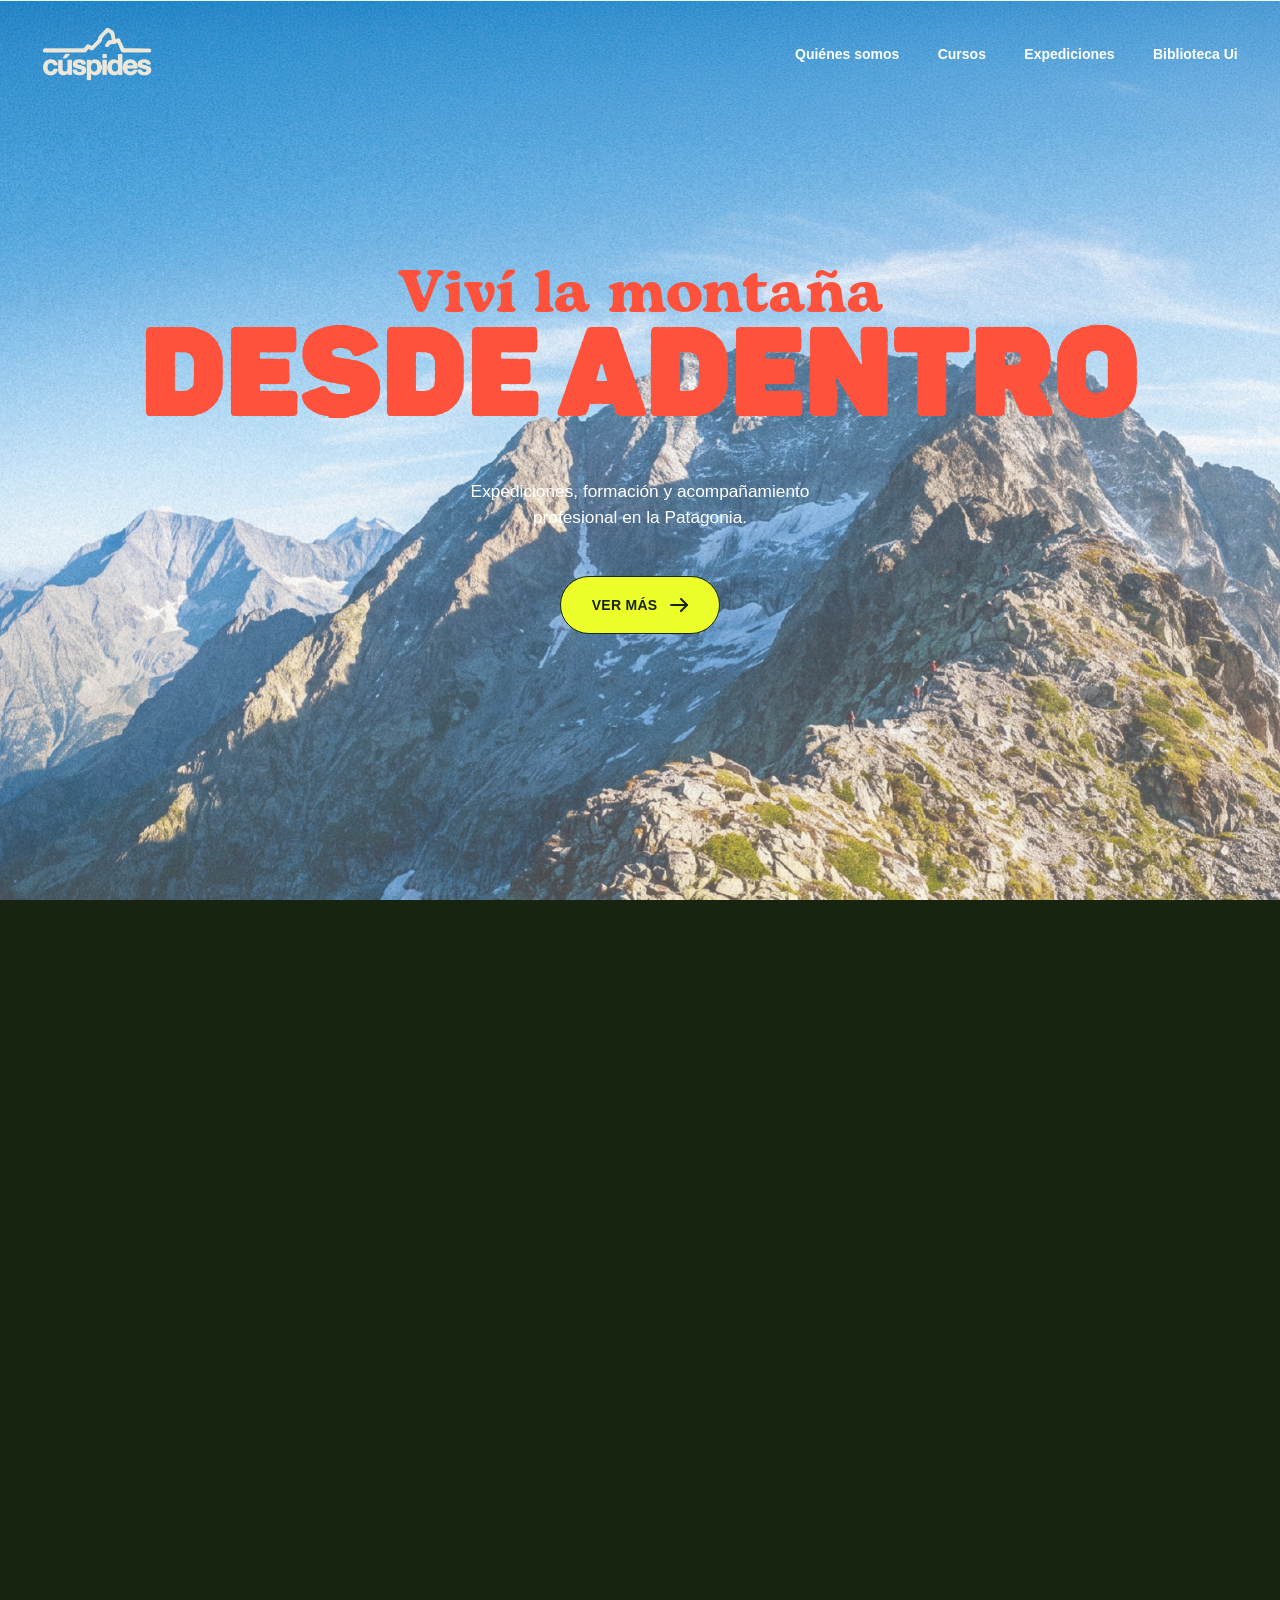
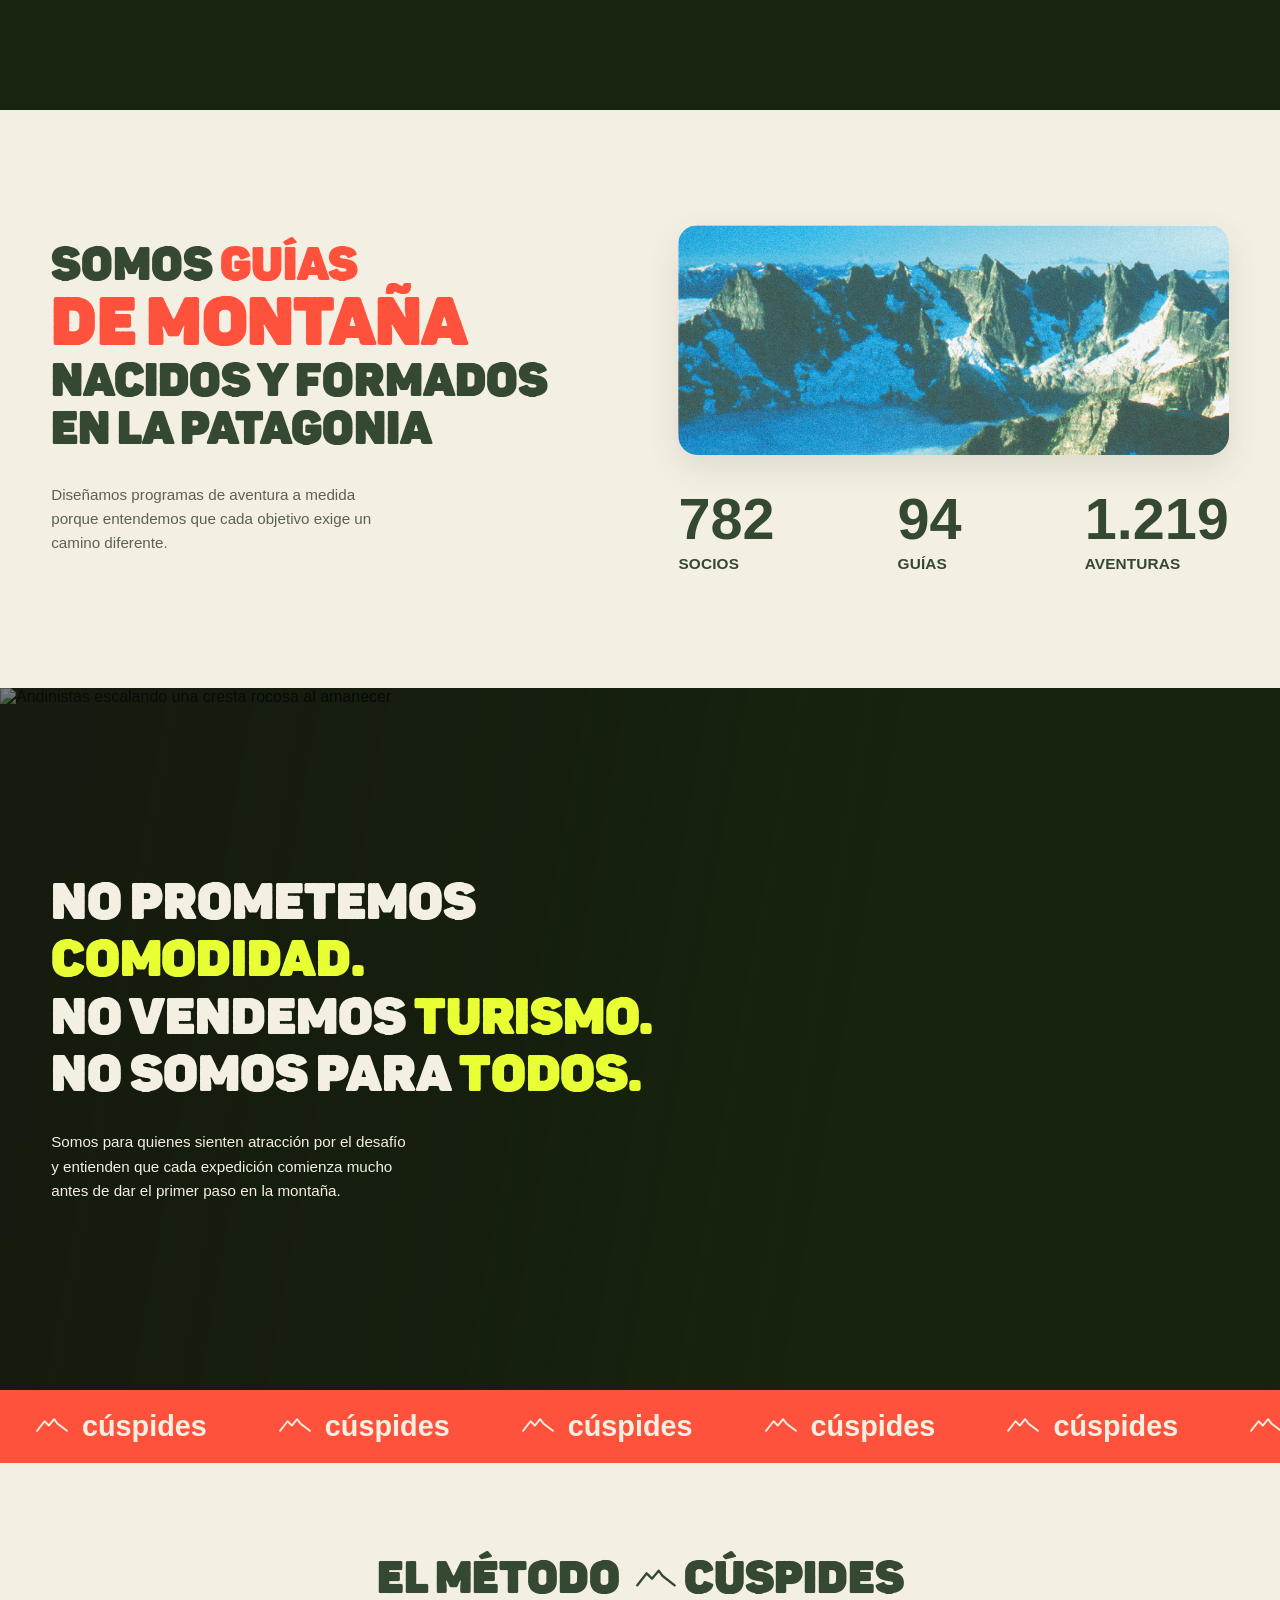
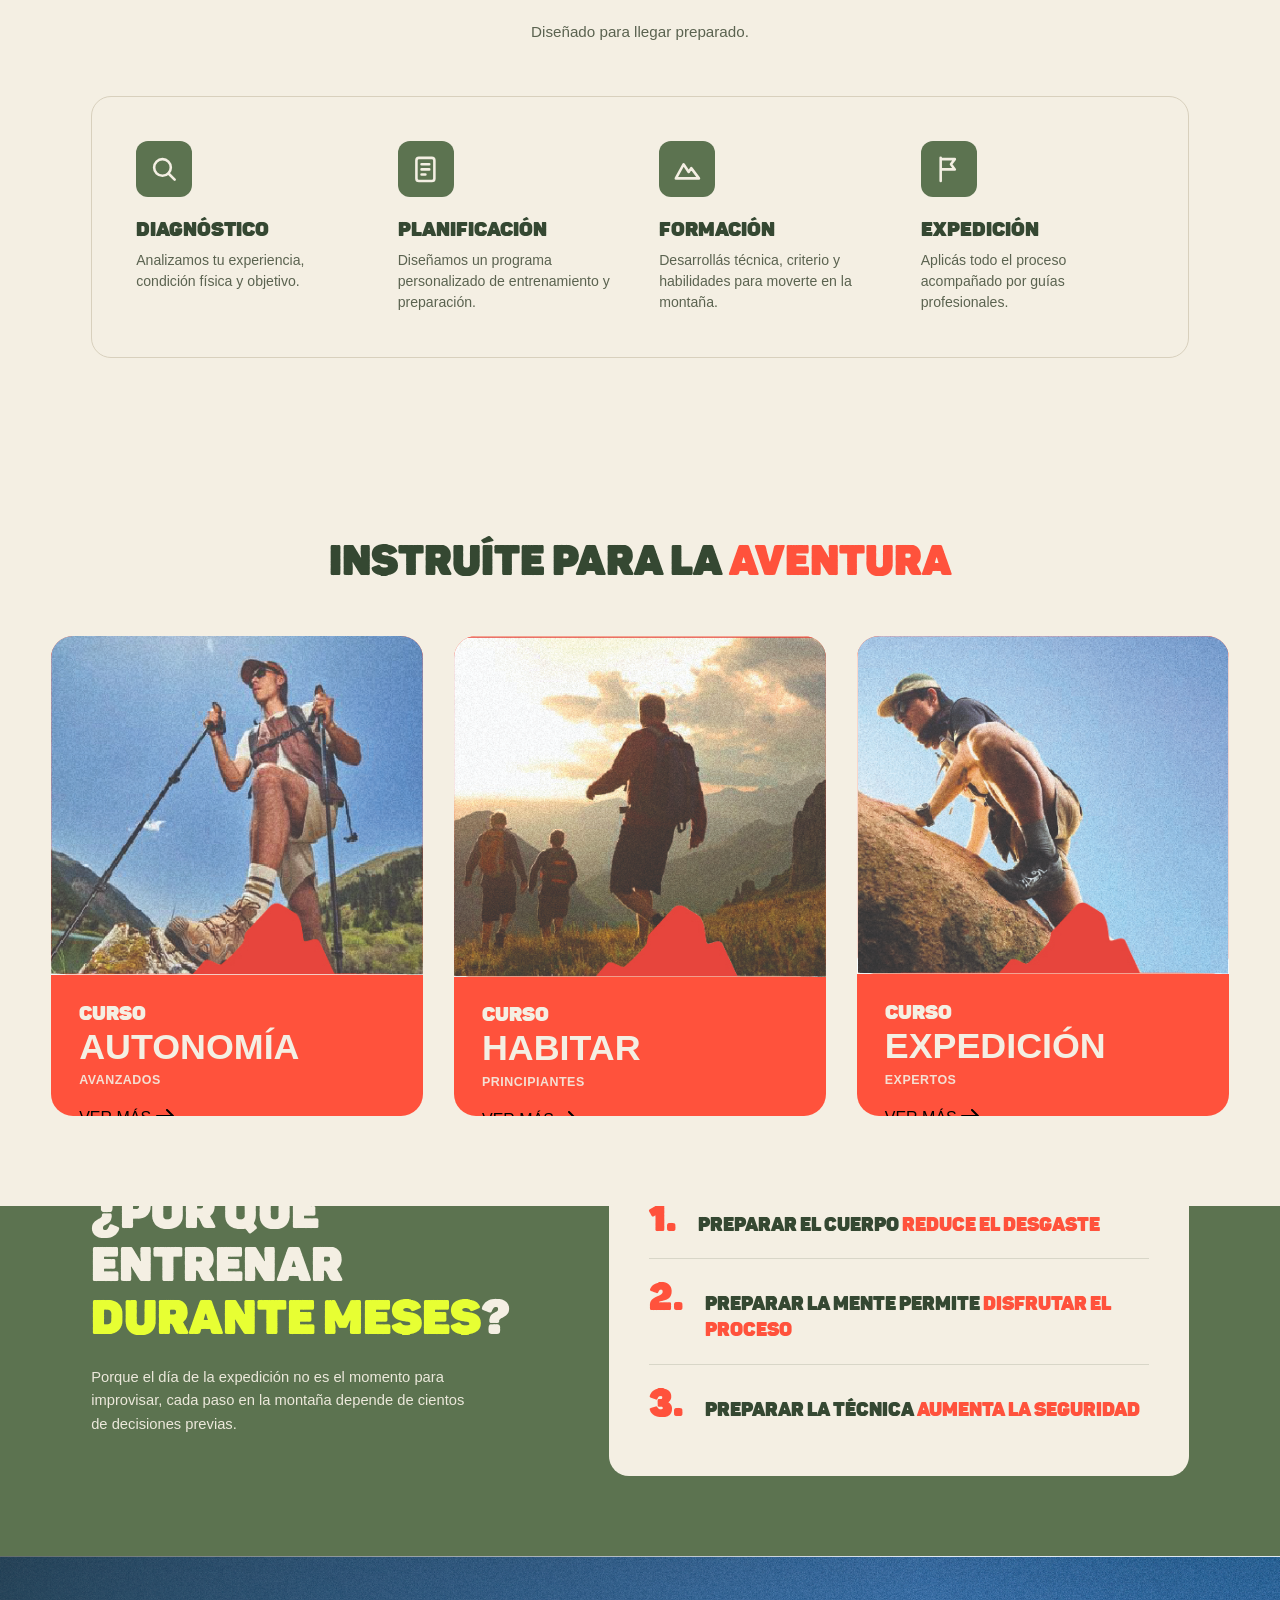
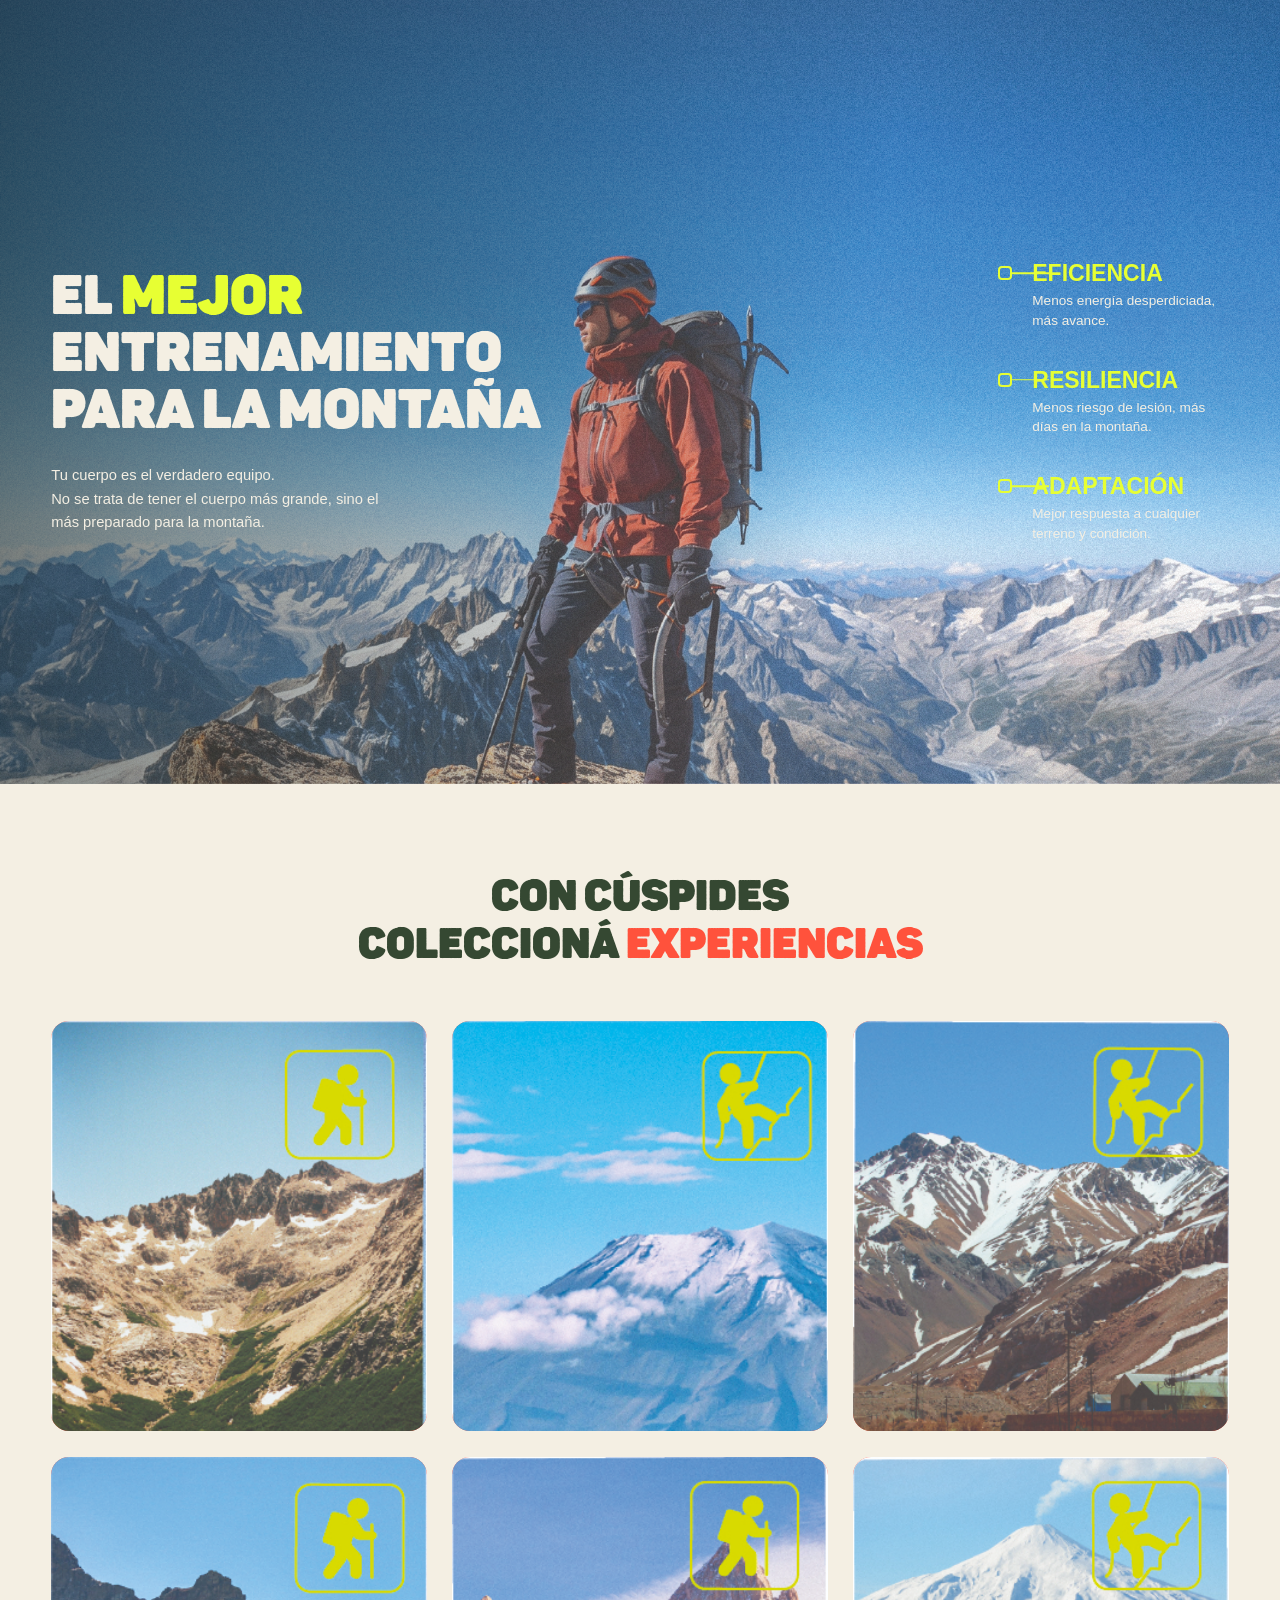
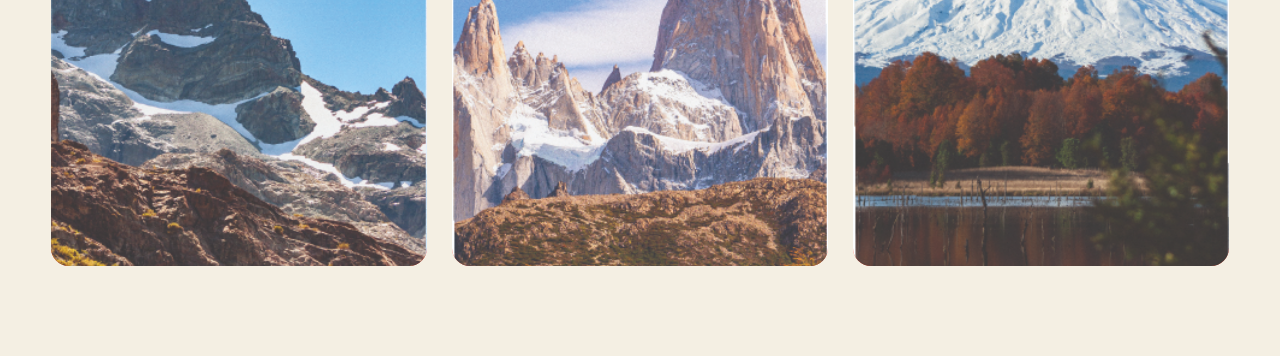
==== index.html @ ad5410a9 "3" ====
<!DOCTYPE html>
<html lang="es">
<head>
  <meta charset="UTF-8">
  <meta name="viewport" content="width=device-width, initial-scale=1.0">
  <title>Cúspides — Viví la montaña desde adentro</title>
  <link rel="stylesheet" href="css/style.css">
</head>
<body>

  <!-- ======= HERO (nav + imagen + título) ======= -->
  <section class="hero">
    <div class="hero__pin">

      <!-- Capa de fondo: montaña con cielo celeste -->
      <div class="hero__bg hero__bg--back">
        <img src="assets/home/heroatras.jpg" >
      </div>

      <!-- Navbar -->
      <header class="navbar">
        <a href="#" class="navbar__logo">
          <img src="assets/home/logo1.png" alt="Cúspides">
        </a>
        <nav class="navbar__nav">
          <ul class="navbar__list">
            <li class="navbar__item"><a href="#" class="navbar__link">Quiénes somos</a></li>
            <li class="navbar__item"><a href="#" class="navbar__link">Cursos</a></li>
            <li class="navbar__item"><a href="#" class="navbar__link">Expediciones</a></li>
            <li class="navbar__item"><a href="#" class="navbar__link">Biblioteca Ui</a></li>
          </ul>
        </nav>
      </header>

      <!-- Contenido del hero -->
      <div class="hero__content">
        <h1 class="hero__title">
          <span class="hero__title-line hero__title-line--script">Viví la montaña</span>
          <span class="hero__title-line hero__title-line--display">Desde adentro</span>
        </h1>
        <p class="hero__subtitle">
          Expediciones, formación y acompañamiento<br>
          profesional en la Patagonia.
        </p>
        <a href="#" class="hero__button">
          <span>Ver más</span>
          <svg class="hero__button-icon" width="18" height="14" viewBox="0 0 18 14" fill="none" xmlns="http://www.w3.org/2000/svg">
            <path d="M1 7H17" stroke="currentColor" stroke-width="2" stroke-linecap="round"/>
            <path d="M11 1L17 7L11 13" stroke="currentColor" stroke-width="2" stroke-linecap="round" stroke-linejoin="round"/>
          </svg>
        </a>
      </div>

     

    </div>
  </section>

 

  


     <!-- ============================================
     SECTION 1 — QUIÉNES SOMOS + ESTADÍSTICAS
     ============================================ -->
<section class="about-stats" id="quienes-somos">
  <div class="about-stats__inner">

    <div class="about-stats__text">
      <h2 class="about-stats__heading">
        Somos <span class="about-stats__heading-accent">guías</span><br>
        <span class="about-stats__heading-block">DE MONTAÑA</span><br>
        nacidos y formados
        en La Patagonia
      </h2>
      <p class="about-stats__desc">
        Diseñamos programas de aventura a medida porque entendemos
        que cada objetivo exige un camino diferente.
      </p>
    </div>

    <div class="about-stats__media">
      <figure class="about-stats__image">
        <img src="assets/home/section1.jpg" alt="Cordillera y lago glaciar en la Patagonia">
      </figure>

      <div class="stats" id="statsCounter">
        <div class="stat">
          <span class="stat__number" data-target="782">0</span>
          <span class="stat__label">Socios</span>
        </div>
        <div class="stat">
          <span class="stat__number" data-target="94">0</span>
          <span class="stat__label">Guías</span>
        </div>
        <div class="stat">
          <span class="stat__number" data-target="1219">0</span>
          <span class="stat__label">Aventuras</span>
        </div>
      </div>
    </div>

  </div>
</section>



<!-- ============================================
     SECTION 2 — NO PROMETEMOS COMODIDAD
     ============================================ -->
<section class="manifesto" id="manifesto">
  <picture class="manifesto__bg">
    <img src="assets/home/section2.jpg" alt="Andinistas escalando una cresta rocosa al amanecer" loading="lazy">
  </picture>
  <div class="manifesto__overlay" aria-hidden="true"></div>

  <div class="manifesto__content">
    <h2 class="manifesto__title">
      No prometemos <span class="manifesto__title-accent">COMODiDAD.</span><br>
      No vendemos <span class="manifesto__title-accent">TURiSMO.</span><br>
      No somos para <span class="manifesto__title-accent">TODOS.</span>
    </h2>
    <p class="manifesto__desc">
      Somos para quienes sienten atracción por el desafío y entienden
      que cada expedición comienza mucho antes de dar el primer paso
      en la montaña.
    </p>
  </div>
</section>

<!-- ============================================
     SECTION 3 — EL MÉTODO CÚSPIDES
     ============================================ -->
<section class="method" id="metodo">

  <!-- Ticker / marquee: se desplaza según el scroll -->
  <div class="method__ticker" id="methodTicker" aria-hidden="true">
    <div class="method__ticker-track" id="methodTickerTrack">
      <span class="method__ticker-item">
        <svg viewBox="0 0 60 34" class="method__ticker-icon"><path d="M2 26 L16 8 L24 16 L34 4 L40 12 L58 26" fill="none" stroke="currentColor" stroke-width="3.5" stroke-linecap="round" stroke-linejoin="round"/></svg>
        cúspides
      </span>
      <span class="method__ticker-item">
        <svg viewBox="0 0 60 34" class="method__ticker-icon"><path d="M2 26 L16 8 L24 16 L34 4 L40 12 L58 26" fill="none" stroke="currentColor" stroke-width="3.5" stroke-linecap="round" stroke-linejoin="round"/></svg>
        cúspides
      </span>
      <span class="method__ticker-item">
        <svg viewBox="0 0 60 34" class="method__ticker-icon"><path d="M2 26 L16 8 L24 16 L34 4 L40 12 L58 26" fill="none" stroke="currentColor" stroke-width="3.5" stroke-linecap="round" stroke-linejoin="round"/></svg>
        cúspides
      </span>
      <span class="method__ticker-item">
        <svg viewBox="0 0 60 34" class="method__ticker-icon"><path d="M2 26 L16 8 L24 16 L34 4 L40 12 L58 26" fill="none" stroke="currentColor" stroke-width="3.5" stroke-linecap="round" stroke-linejoin="round"/></svg>
        cúspides
      </span>
      <span class="method__ticker-item">
        <svg viewBox="0 0 60 34" class="method__ticker-icon"><path d="M2 26 L16 8 L24 16 L34 4 L40 12 L58 26" fill="none" stroke="currentColor" stroke-width="3.5" stroke-linecap="round" stroke-linejoin="round"/></svg>
        cúspides
      </span>
      <span class="method__ticker-item">
        <svg viewBox="0 0 60 34" class="method__ticker-icon"><path d="M2 26 L16 8 L24 16 L34 4 L40 12 L58 26" fill="none" stroke="currentColor" stroke-width="3.5" stroke-linecap="round" stroke-linejoin="round"/></svg>
        cúspides
      </span>
      <!-- duplicado para loop infinito -->
      <span class="method__ticker-item">
        <svg viewBox="0 0 60 34" class="method__ticker-icon"><path d="M2 26 L16 8 L24 16 L34 4 L40 12 L58 26" fill="none" stroke="currentColor" stroke-width="3.5" stroke-linecap="round" stroke-linejoin="round"/></svg>
        cúspides
      </span>
      <span class="method__ticker-item">
        <svg viewBox="0 0 60 34" class="method__ticker-icon"><path d="M2 26 L16 8 L24 16 L34 4 L40 12 L58 26" fill="none" stroke="currentColor" stroke-width="3.5" stroke-linecap="round" stroke-linejoin="round"/></svg>
        cúspides
      </span>
      <span class="method__ticker-item">
        <svg viewBox="0 0 60 34" class="method__ticker-icon"><path d="M2 26 L16 8 L24 16 L34 4 L40 12 L58 26" fill="none" stroke="currentColor" stroke-width="3.5" stroke-linecap="round" stroke-linejoin="round"/></svg>
        cúspides
      </span>
      <span class="method__ticker-item">
        <svg viewBox="0 0 60 34" class="method__ticker-icon"><path d="M2 26 L16 8 L24 16 L34 4 L40 12 L58 26" fill="none" stroke="currentColor" stroke-width="3.5" stroke-linecap="round" stroke-linejoin="round"/></svg>
        cúspides
      </span>
      <span class="method__ticker-item">
        <svg viewBox="0 0 60 34" class="method__ticker-icon"><path d="M2 26 L16 8 L24 16 L34 4 L40 12 L58 26" fill="none" stroke="currentColor" stroke-width="3.5" stroke-linecap="round" stroke-linejoin="round"/></svg>
        cúspides
      </span>
      <span class="method__ticker-item">
        <svg viewBox="0 0 60 34" class="method__ticker-icon"><path d="M2 26 L16 8 L24 16 L34 4 L40 12 L58 26" fill="none" stroke="currentColor" stroke-width="3.5" stroke-linecap="round" stroke-linejoin="round"/></svg>
        cúspides
      </span>
    </div>
  </div>

  <div class="method__body">
    <h2 class="method__title">
      El método
      <span class="method__title-brand">
        <svg viewBox="0 0 60 34" class="method__title-icon"><path d="M2 26 L16 8 L24 16 L34 4 L40 12 L58 26" fill="none" stroke="currentColor" stroke-width="3.5" stroke-linecap="round" stroke-linejoin="round"/></svg>
        cúspides
      </span>
    </h2>
    <p class="method__subtitle">Diseñado para llegar preparado.</p>

    <div class="method__steps">

      <article class="step">
        <span class="step__icon" aria-hidden="true">
          <svg viewBox="0 0 24 24" fill="none"><circle cx="10.5" cy="10.5" r="6.5" stroke="currentColor" stroke-width="2"/><path d="M20 20L15.2 15.2" stroke="currentColor" stroke-width="2" stroke-linecap="round"/></svg>
        </span>
        <h3 class="step__title">Diagnóstico</h3>
        <p class="step__desc">Analizamos tu experiencia, condición física y objetivo.</p>
      </article>

      <article class="step">
        <span class="step__icon" aria-hidden="true">
          <svg viewBox="0 0 24 24" fill="none"><rect x="5" y="3" width="14" height="18" rx="2" stroke="currentColor" stroke-width="2"/><path d="M9 8h6M9 12h6M9 16h3" stroke="currentColor" stroke-width="2" stroke-linecap="round"/></svg>
        </span>
        <h3 class="step__title">Planificación</h3>
        <p class="step__desc">Diseñamos un programa personalizado de entrenamiento y preparación.</p>
      </article>

      <article class="step">
        <span class="step__icon" aria-hidden="true">
          <svg viewBox="0 0 24 24" fill="none"><path d="M3 19L9 8l4 6 2-3 6 8H3z" stroke="currentColor" stroke-width="2" stroke-linejoin="round"/></svg>
        </span>
        <h3 class="step__title">Formación</h3>
        <p class="step__desc">Desarrollás técnica, criterio y habilidades para moverte en la montaña.</p>
      </article>

      <article class="step">
        <span class="step__icon" aria-hidden="true">
          <svg viewBox="0 0 24 24" fill="none"><path d="M6 3v18" stroke="currentColor" stroke-width="2" stroke-linecap="round"/><path d="M6 4h11l-3 4 3 4H6" stroke="currentColor" stroke-width="2" stroke-linejoin="round"/></svg>
        </span>
        <h3 class="step__title">Expedición</h3>
        <p class="step__desc">Aplicás todo el proceso acompañado por guías profesionales.</p>
      </article>

    </div>
  </div>
</section>


<!-- ============================================
     SECTION 4 — CURSOS (cards con flip)
     ============================================ -->
<section class="courses" id="cursos">
  <div class="courses__inner">

    <h2 class="courses__title">
      Instruíte para la <span class="courses__title-accent">AVENTURA</span>
    </h2>

    <div class="courses__grid">

      <!-- Card 1: AUTONOMÍA -->
      <div class="course-card" tabindex="0" role="button" aria-pressed="false" aria-label="Curso Autonomía, tocar para ver detalle">
        <div class="course-card__inner">

          <div class="course-card__face course-card__face--front">
            <div class="course-card__photo">
              <img src="assets/home/section4a.jpg" alt="Andinista con bastones de trekking">
            </div>
            <div class="course-card__front-body">
              <p class="course-card__eyebrow">Curso</p>
              <h3 class="course-card__name">AUTONOMÍA</h3>
              <span class="course-card__level">Avanzados</span>
              <span class="btn btn--primary course-card__cta">
                VER MÁS
                <svg class="btn__arrow" width="18" height="14" viewBox="0 0 18 14" fill="none" xmlns="http://www.w3.org/2000/svg" aria-hidden="true">
                  <path d="M1 7H17M17 7L11 1M17 7L11 13" stroke="currentColor" stroke-width="2" stroke-linecap="round" stroke-linejoin="round"/>
                </svg>
              </span>
            </div>
          </div>

          <div class="course-card__face course-card__face--back">
            <img class="course-card__back-bg" src="assets/home/card.jpg" alt="">
            <div class="course-card__back-overlay"></div>
            <div class="course-card__back-body">

              <div class="course-card__back-top">
                <dl class="course-card__meta-item">
                  <span class="course-card__back-icon" aria-hidden="true">
                    <svg viewBox="0 0 24 24" fill="none"><rect x="2.5" y="4" width="19" height="13" rx="1.5" stroke="currentColor" stroke-width="1.8"/><path d="M8.5 20.5h7M12 17v3.5" stroke="currentColor" stroke-width="1.8" stroke-linecap="round"/></svg>
                  </span>
                  <dt>Modalidad:</dt>
                  <dd>Mixta</dd>
                </dl>
                <dl class="course-card__meta-item">
                  <span class="course-card__back-icon" aria-hidden="true">
                    <svg viewBox="0 0 24 24" fill="none"><rect x="3" y="4.5" width="18" height="16" rx="1.8" stroke="currentColor" stroke-width="1.8"/><path d="M3 9.5h18M7.5 2.5v4M16.5 2.5v4" stroke="currentColor" stroke-width="1.8" stroke-linecap="round"/></svg>
                  </span>
                  <dt>Duración:</dt>
                  <dd>4 meses</dd>
                </dl>
              </div>

              <div class="course-card__back-desc-block">
                <p class="course-card__back-label">Descripción:</p>
                <p class="course-card__back-desc">
                  Este programa propone otra forma de vivir la montaña, aprender
                  a comprender el entorno, moverte con confianza y construir
                  una base sólida.
                </p>
              </div>

              <div class="course-card__back-footer">
                <p class="course-card__eyebrow">Curso</p>
                <h3 class="course-card__name">AUTONOMÍA</h3>
                <span class="course-card__level">Avanzados</span>
                <span class="btn btn--primary course-card__cta">
                  VER MÁS
                  <svg class="btn__arrow" width="18" height="14" viewBox="0 0 18 14" fill="none" xmlns="http://www.w3.org/2000/svg" aria-hidden="true">
                    <path d="M1 7H17M17 7L11 1M17 7L11 13" stroke="currentColor" stroke-width="2" stroke-linecap="round" stroke-linejoin="round"/>
                  </svg>
                </span>
              </div>

            </div>
          </div>

        </div>
      </div>

      <!-- Card 2: HABITAR -->
      <div class="course-card" tabindex="0" role="button" aria-pressed="false" aria-label="Curso Habitar, tocar para ver detalle">
        <div class="course-card__inner">

          <div class="course-card__face course-card__face--front">
            <div class="course-card__photo">
              <img src="assets/home/section4b.jpg" alt="Grupo caminando en la montaña al atardecer">
            </div>
            <div class="course-card__front-body">
              <p class="course-card__eyebrow">Curso</p>
              <h3 class="course-card__name">HABITAR</h3>
              <span class="course-card__level">Principiantes</span>
              <span class="btn btn--primary course-card__cta">
                VER MÁS
                <svg class="btn__arrow" width="18" height="14" viewBox="0 0 18 14" fill="none" xmlns="http://www.w3.org/2000/svg" aria-hidden="true">
                  <path d="M1 7H17M17 7L11 1M17 7L11 13" stroke="currentColor" stroke-width="2" stroke-linecap="round" stroke-linejoin="round"/>
                </svg>
              </span>
            </div>
          </div>

          <div class="course-card__face course-card__face--back">
            <img class="course-card__back-bg" src="assets/home/card.jpg" alt="">
            <div class="course-card__back-overlay"></div>
            <div class="course-card__back-body">

              <div class="course-card__back-top">
                <dl class="course-card__meta-item">
                  <span class="course-card__back-icon" aria-hidden="true">
                    <svg viewBox="0 0 24 24" fill="none"><rect x="2.5" y="4" width="19" height="13" rx="1.5" stroke="currentColor" stroke-width="1.8"/><path d="M8.5 20.5h7M12 17v3.5" stroke="currentColor" stroke-width="1.8" stroke-linecap="round"/></svg>
                  </span>
                  <dt>Modalidad:</dt>
                  <dd>Mixta</dd>
                </dl>
                <dl class="course-card__meta-item">
                  <span class="course-card__back-icon" aria-hidden="true">
                    <svg viewBox="0 0 24 24" fill="none"><rect x="3" y="4.5" width="18" height="16" rx="1.8" stroke="currentColor" stroke-width="1.8"/><path d="M3 9.5h18M7.5 2.5v4M16.5 2.5v4" stroke="currentColor" stroke-width="1.8" stroke-linecap="round"/></svg>
                  </span>
                  <dt>Duración:</dt>
                  <dd>4 meses</dd>
                </dl>
              </div>

              <div class="course-card__back-desc-block">
                <p class="course-card__back-label">Descripción:</p>
                <p class="course-card__back-desc">
                  Este programa propone otra forma de vivir la montaña, aprender
                  a comprender el entorno, moverte con confianza y construir
                  una base sólida.
                </p>
              </div>

              <div class="course-card__back-footer">
                <p class="course-card__eyebrow">Curso</p>
                <h3 class="course-card__name">HABITAR</h3>
                <span class="course-card__level">Principiantes</span>
                <span class="btn btn--primary course-card__cta">
                  VER MÁS
                  <svg class="btn__arrow" width="18" height="14" viewBox="0 0 18 14" fill="none" xmlns="http://www.w3.org/2000/svg" aria-hidden="true">
                    <path d="M1 7H17M17 7L11 1M17 7L11 13" stroke="currentColor" stroke-width="2" stroke-linecap="round" stroke-linejoin="round"/>
                  </svg>
                </span>
              </div>

            </div>
          </div>

        </div>
      </div>

      <!-- Card 3: EXPEDICIÓN -->
      <div class="course-card" tabindex="0" role="button" aria-pressed="false" aria-label="Curso Expedición, tocar para ver detalle">
        <div class="course-card__inner">

          <div class="course-card__face course-card__face--front">
            <div class="course-card__photo">
              <img src="assets/home/section4c.jpg" alt="Andinista escalando una roca">
            </div>
            <div class="course-card__front-body">
              <p class="course-card__eyebrow">Curso</p>
              <h3 class="course-card__name">EXPEDICIÓN</h3>
              <span class="course-card__level">Expertos</span>
              <span class="btn btn--primary course-card__cta">
                VER MÁS
                <svg class="btn__arrow" width="18" height="14" viewBox="0 0 18 14" fill="none" xmlns="http://www.w3.org/2000/svg" aria-hidden="true">
                  <path d="M1 7H17M17 7L11 1M17 7L11 13" stroke="currentColor" stroke-width="2" stroke-linecap="round" stroke-linejoin="round"/>
                </svg>
              </span>
            </div>
          </div>

          <div class="course-card__face course-card__face--back">
            <img class="course-card__back-bg" src="assets/home/card.jpg" alt="">
            <div class="course-card__back-overlay"></div>
            <div class="course-card__back-body">

              <div class="course-card__back-top">
                <dl class="course-card__meta-item">
                  <span class="course-card__back-icon" aria-hidden="true">
                    <svg viewBox="0 0 24 24" fill="none"><rect x="2.5" y="4" width="19" height="13" rx="1.5" stroke="currentColor" stroke-width="1.8"/><path d="M8.5 20.5h7M12 17v3.5" stroke="currentColor" stroke-width="1.8" stroke-linecap="round"/></svg>
                  </span>
                  <dt>Modalidad:</dt>
                  <dd>Presencial</dd>
                </dl>
                <dl class="course-card__meta-item">
                  <span class="course-card__back-icon" aria-hidden="true">
                    <svg viewBox="0 0 24 24" fill="none"><rect x="3" y="4.5" width="18" height="16" rx="1.8" stroke="currentColor" stroke-width="1.8"/><path d="M3 9.5h18M7.5 2.5v4M16.5 2.5v4" stroke="currentColor" stroke-width="1.8" stroke-linecap="round"/></svg>
                  </span>
                  <dt>Duración:</dt>
                  <dd>2 meses</dd>
                </dl>
              </div>

              <div class="course-card__back-desc-block">
                <p class="course-card__back-label">Descripción:</p>
                <p class="course-card__back-desc">
                  Este programa propone otra forma de vivir la montaña, aprender
                  a comprender el entorno, moverte con confianza y construir
                  una base sólida.
                </p>
              </div>

              <div class="course-card__back-footer">
                <p class="course-card__eyebrow">Curso</p>
                <h3 class="course-card__name">EXPEDICIÓN</h3>
                <span class="course-card__level">Expertos</span>
                <span class="btn btn--primary course-card__cta">
                  VER MÁS
                  <svg class="btn__arrow" width="18" height="14" viewBox="0 0 18 14" fill="none" xmlns="http://www.w3.org/2000/svg" aria-hidden="true">
                    <path d="M1 7H17M17 7L11 1M17 7L11 13" stroke="currentColor" stroke-width="2" stroke-linecap="round" stroke-linejoin="round"/>
                  </svg>
                </span>
              </div>

            </div>
          </div>

        </div>
      </div>

    </div>
  </div>
</section>

<!-- ============================================
     SECTION 5 — ¿POR QUÉ ENTRENAR DURANTE MESES?
     ============================================ -->
<section class="why-train" id="por-que-entrenar">
  <picture class="why-train__bg">
    <img src="assets/img/section5.jpg" alt="Cordillera patagónica" loading="lazy">
  </picture>

  <div class="why-train__panel">
    <div class="why-train__inner">

      <div class="why-train__intro">
        <h2 class="why-train__title">
          ¿Por qué entrenar<br>
          <span class="why-train__title-accent">DURANTE MESES</span>?
        </h2>
        <p class="why-train__desc">
          Porque el día de la expedición no es el momento para improvisar,
          cada paso en la montaña depende de cientos de decisiones previas.
        </p>
      </div>

      <ol class="why-train__list">
        <li class="why-train__item">
          <span class="why-train__number">1.</span>
          <p class="why-train__text">
            Preparar el cuerpo <span class="why-train__accent">REDUCE EL DESGASTE</span>
          </p>
        </li>
        <li class="why-train__item">
          <span class="why-train__number">2.</span>
          <p class="why-train__text">
            Preparar la mente permite <span class="why-train__accent">DISFRUTAR EL PROCESO</span>
          </p>
        </li>
        <li class="why-train__item">
          <span class="why-train__number">3.</span>
          <p class="why-train__text">
            Preparar la técnica <span class="why-train__accent">AUMENTA LA SEGURiDAD</span>
          </p>
        </li>
      </ol>

    </div>
  </div>
</section>

<!-- ============================================
     SECTION 6 — EL MEJOR ENTRENAMIENTO PARA LA MONTAÑA
     ============================================ -->
<section class="training" id="entrenamiento">
  <picture class="training__bg">
    <img src="assets/home/section6.jpg" alt="Andinista con piolet en la cumbre bajo cielo despejado" loading="lazy">
  </picture>
  <div class="training__overlay" aria-hidden="true"></div>

  <div class="training__content">

    <div class="training__intro">
      <h2 class="training__title">
        El <span class="training__title-accent">MEJOR</span><br>
        entrenamiento<br>
        para la montaña
      </h2>
      <p class="training__desc">
        Tu cuerpo es el verdadero equipo.<br>
        No se trata de tener el cuerpo más grande,
        sino el más preparado para la montaña.
      </p>
    </div>

    <ul class="training__points">
      <li class="training__point">
        <span class="training__point-marker" aria-hidden="true"></span>
        <div class="training__point-body">
          <h3 class="training__point-title">Eficiencia</h3>
          <p class="training__point-desc">Menos energía desperdiciada, más avance.</p>
        </div>
      </li>
      <li class="training__point">
        <span class="training__point-marker" aria-hidden="true"></span>
        <div class="training__point-body">
          <h3 class="training__point-title">Resiliencia</h3>
          <p class="training__point-desc">Menos riesgo de lesión, más días en la montaña.</p>
        </div>
      </li>
      <li class="training__point">
        <span class="training__point-marker" aria-hidden="true"></span>
        <div class="training__point-body">
          <h3 class="training__point-title">Adaptación</h3>
          <p class="training__point-desc">Mejor respuesta a cualquier terreno y condición.</p>
        </div>
      </li>
    </ul>

  </div>
</section>

<!-- ============================================
     SECTION 7 — CON CÚSPIDES COLECCIONÁ EXPERIENCIAS
     ============================================ -->
<section class="experiences" id="experiencias">
  <div class="experiences__inner">

    <h2 class="experiences__title">
      Con cúspides<br>
      coleccioná <span class="experiences__title-accent">EXPERIENCIAS</span>
    </h2>

    <div class="experiences__grid">

      <!-- 1. Cerro Capilla -->
      <div class="exp-card" tabindex="0" role="button" aria-pressed="false" aria-label="Cerro Capilla, tocar para ver detalle">
        <div class="exp-card__inner">
          <div class="exp-card__face exp-card__face--front">
            <div class="exp-card__photo">
              <img src="assets/home/section7a.jpg" alt="Cerro Capilla, Bariloche">
            </div>
            <div class="exp-card__front-body">
              <p class="exp-card__kind">Cerro</p>
              <h3 class="exp-card__name">CAPILLA</h3>
              <div class="exp-card__difficulty" aria-label="Dificultad baja">
                <span class="exp-card__dot is-filled"></span>
                <span class="exp-card__dot"></span>
                <span class="exp-card__dot"></span>
                <span class="exp-card__difficulty-label">Dificultad baja</span>
              </div>
            </div>
          </div>
          <div class="exp-card__face exp-card__face--back">
            <div class="exp-card__back-body">
              <p class="exp-card__kind">Cerro</p>
              <h3 class="exp-card__name">CAPILLA</h3>
              <dl class="exp-card__meta">
                <dt>Duración:</dt>
                <dd>3 días</dd>
              </dl>
              <p class="exp-card__back-label">Descripción:</p>
              <p class="exp-card__back-desc">
                Ascensión semi-técnica con pernocte en refugio de montaña,
                navegación por el lago Nahuel Huapi, vistas increíbles cada día.
              </p>
              <span class="btn btn--primary exp-card__cta">
                VER MÁS
                <svg class="btn__arrow" width="18" height="14" viewBox="0 0 18 14" fill="none" xmlns="http://www.w3.org/2000/svg" aria-hidden="true">
                  <path d="M1 7H17M17 7L11 1M17 7L11 13" stroke="currentColor" stroke-width="2" stroke-linecap="round" stroke-linejoin="round"/>
                </svg>
              </span>
            </div>
          </div>
        </div>
      </div>

      <!-- 2. Volcán Domuyo -->
      <div class="exp-card" tabindex="0" role="button" aria-pressed="false" aria-label="Volcán Domuyo, tocar para ver detalle">
        <div class="exp-card__inner">
          <div class="exp-card__face exp-card__face--front">
            <div class="exp-card__photo">
              <img src="assets/home/section7b.jpg" alt="Volcán Domuyo, Neuquén">
            </div>
            <div class="exp-card__front-body">
              <p class="exp-card__kind">Volcán</p>
              <h3 class="exp-card__name">DOMUYO</h3>
              <div class="exp-card__difficulty" aria-label="Dificultad media">
                <span class="exp-card__dot is-filled"></span>
                <span class="exp-card__dot is-filled"></span>
                <span class="exp-card__dot"></span>
                <span class="exp-card__difficulty-label">Dificultad media</span>
              </div>
            </div>
          </div>
          <div class="exp-card__face exp-card__face--back">
            <div class="exp-card__back-body">
              <p class="exp-card__kind">Volcán</p>
              <h3 class="exp-card__name">DOMUYO</h3>
              <dl class="exp-card__meta">
                <dt>Duración:</dt>
                <dd>7 días</dd>
              </dl>
              <p class="exp-card__back-label">Descripción:</p>
              <p class="exp-card__back-desc">
                Expedición de Alta Montaña, campamentos de altura, baños
                termales, cultura local.
              </p>
              <span class="btn btn--primary exp-card__cta">
                VER MÁS
                <svg class="btn__arrow" width="18" height="14" viewBox="0 0 18 14" fill="none" xmlns="http://www.w3.org/2000/svg" aria-hidden="true">
                  <path d="M1 7H17M17 7L11 1M17 7L11 13" stroke="currentColor" stroke-width="2" stroke-linecap="round" stroke-linejoin="round"/>
                </svg>
              </span>
            </div>
          </div>
        </div>
      </div>

      <!-- 3. Cruce Andino -->
      <div class="exp-card" tabindex="0" role="button" aria-pressed="false" aria-label="Cruce Andino, tocar para ver detalle">
        <div class="exp-card__inner">
          <div class="exp-card__face exp-card__face--front">
            <div class="exp-card__photo">
              <img src="assets/home/section7c.jpg" alt="Cruce Andino, Selva Valdiviana">
            </div>
            <div class="exp-card__front-body">
              <p class="exp-card__kind">Cruce</p>
              <h3 class="exp-card__name">ANDINO</h3>
              <div class="exp-card__difficulty" aria-label="Dificultad baja">
                <span class="exp-card__dot is-filled"></span>
                <span class="exp-card__dot"></span>
                <span class="exp-card__dot"></span>
                <span class="exp-card__difficulty-label">Dificultad baja</span>
              </div>
            </div>
          </div>
          <div class="exp-card__face exp-card__face--back">
            <div class="exp-card__back-body">
              <p class="exp-card__kind">Cruce</p>
              <h3 class="exp-card__name">ANDINO</h3>
              <dl class="exp-card__meta">
                <dt>Duración:</dt>
                <dd>7 días</dd>
              </dl>
              <p class="exp-card__back-label">Descripción:</p>
              <p class="exp-card__back-desc">
                Travesía de senderismo de montaña con pernocte en carpa,
                cruce de ríos, visita a pobladores rurales, Selva Valdiviana.
              </p>
              <span class="btn btn--primary exp-card__cta">
                VER MÁS
                <svg class="btn__arrow" width="18" height="14" viewBox="0 0 18 14" fill="none" xmlns="http://www.w3.org/2000/svg" aria-hidden="true">
                  <path d="M1 7H17M17 7L11 1M17 7L11 13" stroke="currentColor" stroke-width="2" stroke-linecap="round" stroke-linejoin="round"/>
                </svg>
              </span>
            </div>
          </div>
        </div>
      </div>

      <!-- 4. Cerro Huemul -->
      <div class="exp-card" tabindex="0" role="button" aria-pressed="false" aria-label="Cerro Huemul, tocar para ver detalle">
        <div class="exp-card__inner">
          <div class="exp-card__face exp-card__face--front">
            <div class="exp-card__photo">
              <img src="assets/home/section7d.jpg" alt="Cerro Huemul">
            </div>
            <div class="exp-card__front-body">
              <p class="exp-card__kind">Cerro</p>
              <h3 class="exp-card__name">HUEMUL</h3>
              <div class="exp-card__difficulty" aria-label="Dificultad media">
                <span class="exp-card__dot is-filled"></span>
                <span class="exp-card__dot is-filled"></span>
                <span class="exp-card__dot"></span>
                <span class="exp-card__difficulty-label">Dificultad media</span>
              </div>
            </div>
          </div>
          <div class="exp-card__face exp-card__face--back">
            <div class="exp-card__back-body">
              <p class="exp-card__kind">Cerro</p>
              <h3 class="exp-card__name">HUEMUL</h3>
              <dl class="exp-card__meta">
                <dt>Duración:</dt>
                <dd>4 días</dd>
              </dl>
              <p class="exp-card__back-label">Descripción:</p>
              <p class="exp-card__back-desc">
                Travesía técnica de montaña. Ideal para montañistas con
                experiencia en trekking exigente.
              </p>
              <span class="btn btn--primary exp-card__cta">
                VER MÁS
                <svg class="btn__arrow" width="18" height="14" viewBox="0 0 18 14" fill="none" xmlns="http://www.w3.org/2000/svg" aria-hidden="true">
                  <path d="M1 7H17M17 7L11 1M17 7L11 13" stroke="currentColor" stroke-width="2" stroke-linecap="round" stroke-linejoin="round"/>
                </svg>
              </span>
            </div>
          </div>
        </div>
      </div>

      <!-- 5. Monte Fitz Roy -->
      <div class="exp-card" tabindex="0" role="button" aria-pressed="false" aria-label="Monte Fitz Roy, tocar para ver detalle">
        <div class="exp-card__inner">
          <div class="exp-card__face exp-card__face--front">
            <div class="exp-card__photo">
              <img src="assets/home/section7e.jpg" alt="Monte Fitz Roy, El Chaltén">
            </div>
            <div class="exp-card__front-body">
              <p class="exp-card__kind">Monte</p>
              <h3 class="exp-card__name">FiTZ ROY</h3>
              <div class="exp-card__difficulty" aria-label="Dificultad alta">
                <span class="exp-card__dot is-filled"></span>
                <span class="exp-card__dot is-filled"></span>
                <span class="exp-card__dot is-filled"></span>
                <span class="exp-card__difficulty-label">Dificultad alta</span>
              </div>
            </div>
          </div>
          <div class="exp-card__face exp-card__face--back">
            <div class="exp-card__back-body">
              <p class="exp-card__kind">Monte</p>
              <h3 class="exp-card__name">FiTZ ROY</h3>
              <dl class="exp-card__meta">
                <dt>Duración:</dt>
                <dd>2 días</dd>
              </dl>
              <p class="exp-card__back-label">Descripción:</p>
              <p class="exp-card__back-desc">
                Trekking de montaña y la vista más icónica del macizo Fitz
                Roy. Recorrido físicamente exigente con fuerte desnivel final.
              </p>
              <span class="btn btn--primary exp-card__cta">
                VER MÁS
                <svg class="btn__arrow" width="18" height="14" viewBox="0 0 18 14" fill="none" xmlns="http://www.w3.org/2000/svg" aria-hidden="true">
                  <path d="M1 7H17M17 7L11 1M17 7L11 13" stroke="currentColor" stroke-width="2" stroke-linecap="round" stroke-linejoin="round"/>
                </svg>
              </span>
            </div>
          </div>
        </div>
      </div>

      <!-- 6. Volcán Lanín -->
      <div class="exp-card" tabindex="0" role="button" aria-pressed="false" aria-label="Volcán Lanín, tocar para ver detalle">
        <div class="exp-card__inner">
          <div class="exp-card__face exp-card__face--front">
            <div class="exp-card__photo">
              <img src="assets/home/section7f.jpg" alt="Volcán Lanín">
            </div>
            <div class="exp-card__front-body">
              <p class="exp-card__kind">Volcán</p>
              <h3 class="exp-card__name">LANiN</h3>
              <div class="exp-card__difficulty" aria-label="Dificultad alta">
                <span class="exp-card__dot is-filled"></span>
                <span class="exp-card__dot is-filled"></span>
                <span class="exp-card__dot is-filled"></span>
                <span class="exp-card__difficulty-label">Dificultad alta</span>
              </div>
            </div>
          </div>
          <div class="exp-card__face exp-card__face--back">
            <div class="exp-card__back-body">
              <p class="exp-card__kind">Volcán</p>
              <h3 class="exp-card__name">LANiN</h3>
              <dl class="exp-card__meta">
                <dt>Duración:</dt>
                <dd>2 días</dd>
              </dl>
              <p class="exp-card__back-label">Descripción:</p>
              <p class="exp-card__back-desc">
                Ascensión de alta montaña al volcán más emblemático del norte
                patagónico. Requiere muy buena condición física.
              </p>
              <span class="btn btn--primary exp-card__cta">
                VER MÁS
                <svg class="btn__arrow" width="18" height="14" viewBox="0 0 18 14" fill="none" xmlns="http://www.w3.org/2000/svg" aria-hidden="true">
                  <path d="M1 7H17M17 7L11 1M17 7L11 13" stroke="currentColor" stroke-width="2" stroke-linecap="round" stroke-linejoin="round"/>
                </svg>
              </span>
            </div>
          </div>
        </div>
      </div>

    </div>
  </div>
</section>




<script src="section-1.js"></script>
  <script src="section-3.js"></script>
  <script src="section-4.js"></script>
<script src="section-7.js"></script>
</body>
</html>
---- css/style.css ----
/* =====================================================
   CÚSPIDES — NAV + HERO
   ===================================================== */

/* ---------- Fuentes ---------- */
@font-face {
  font-family: 'Bogart';
  src: url('../assets/fonts/Bogart-Bold-trial.ttf') format('truetype');
  font-weight: 700;
  font-style: normal;
  font-display: swap;
}

@font-face {
  font-family: 'Panton Rust';
  src: url('../assets/fonts/panton-rust-heavy-base.ttf') format('truetype');
  font-weight: 800;
  font-style: normal;
  font-display: swap;
}

@font-face {
  font-family: 'Inter';
  src: url('../assets/fonts/Inter-VariableFont_opsz_wght.ttf') format('truetype-variations');
  font-weight: 100 900;
  font-style: normal;
  font-display: swap;
}

/* ---------- Variables ---------- */
:root {
  --color-red: #FF523C;
  --color-lime: #ECFF2A;
  --color-white: #FFFFFF;
  --color-dark: #17240F;

  --font-display: 'Bogart', sans-serif;
  --font-script: 'Panton Rust', sans-serif;
  --font-body: 'Inter', sans-serif;

  --nav-padding-x: clamp(24px, 3.3vw, 64px);
  --nav-padding-y: clamp(20px, 2.2vw, 42px);

  --hero-scroll-distance: 90vh; /* espacio extra que se scrollea para tapar el título */
}

/* ---------- Reset básico ---------- */
* {
  margin: 0;
  padding: 0;
  box-sizing: border-box;
}

html {
  scroll-behavior: smooth;
}

body {
  font-family: var(--font-body);
  background: var(--color-dark);
  overflow-x: hidden;
}

img {
  display: block;
  max-width: 100%;
}

a {
  text-decoration: none;
  color: inherit;
}

ul {
  list-style: none;
}

/* =====================================================
   HERO
   ===================================================== */

.hero {
  position: relative;
  height: calc(100vh + var(--hero-scroll-distance));
}

.hero__pin {
  position: sticky;
  top: 0;
  height: 100vh;
  width: 100%;
  overflow: hidden;
}

/* ---------- Capas de imagen (fondo / frente) ---------- */
.hero__bg {
  position: absolute;
  inset: 0;
  width: 100%;
  height: 100%;
  z-index: 1;
}

.hero__bg img {
  width: 100%;
  height: 100%;
  object-fit: cover;
  object-position: center;
}

.hero__bg--back {
  z-index: 1;
}

/* La capa "adelante" arranca fuera de pantalla (abajo) y se desliza hacia
   arriba con el scroll, tapando el título progresivamente. */
.hero__bg--front {
  z-index: 3;
  transform: translateY(100%);
  will-change: transform;
}

/* ---------- Navbar ---------- */
.navbar {
  position: absolute;
  top: 0;
  left: 0;
  right: 0;
  z-index: 4;
  display: flex;
  align-items: center;
  justify-content: space-between;
  padding: var(--nav-padding-y) var(--nav-padding-x);
}

.navbar__logo img {
  width: clamp(110px, 8vw, 150px);
  height: auto;
}

.navbar__list {
  display: flex;
  align-items: center;
  gap: clamp(24px, 3vw, 48px);
}

.navbar__link {
  font-family: var(--font-body);
  font-weight: 600;
  font-size: clamp(14px, 1vw, 18px);
  color: var(--color-white);
  white-space: nowrap;
  transition: opacity 0.25s ease;
}

.navbar__link:hover,
.navbar__link:focus-visible {
  opacity: 0.7;
}

/* ---------- Contenido central ---------- */
.hero__content {
  position: relative;
  z-index: 2;
  height: 100%;
  display: flex;
  flex-direction: column;
  align-items: center;
  justify-content: center;
  text-align: center;
  padding: 0 clamp(16px, 4vw, 40px);
  gap: clamp(28px, 5vh, 56px);
}

.hero__title {
  display: flex;
  flex-direction: column;
  align-items: center;
  line-height: 1;
}

.hero__title-line {
  color: var(--color-red);
}

.hero__title-line--script {
  font-family: var(--font-display);
  font-size: clamp(1.9rem, 4.6vw, 5.4rem);
  font-weight: 400;
  margin-bottom: clamp(-10px, -0.5vw, -2px);
}

.hero__title-line--display {
  font-family: var(--font-script);
  font-weight: 700;
  text-transform: uppercase;
  font-size: clamp(2.6rem, 9.8vw, 11.6rem);
  line-height: 0.92;
}

.hero__subtitle {
  font-family: var(--font-body);
  font-weight: 400;
  font-size: clamp(15px, 1.35vw, 24px);
  line-height: 1.5;
  color: var(--color-white);
}

.hero__button {
  display: inline-flex;
  align-items: center;
  gap: clamp(10px, 1vw, 16px);
  background: var(--color-lime);
  color: var(--color-dark);
  font-family: var(--font-body);
  font-weight: 600;
  font-size: clamp(14px, 1vw, 17px);
  letter-spacing: 0.02em;
  text-transform: uppercase;
  padding: clamp(14px, 1.6vw, 20px) clamp(24px, 2.4vw, 34px);
  border-radius: 999px;
  border: 1.5px solid var(--color-dark);
  transition: transform 0.25s ease, background 0.25s ease;
}

.hero__button:hover,
.hero__button:focus-visible {
  transform: translateY(-3px);
}

.hero__button-icon {
  flex-shrink: 0;
}


/* =====================================================
   RESPONSIVE
   ===================================================== */

/* Notebook / Desktop chico (1200px) */
@media (max-width: 1200px) {
  .navbar__list {
    gap: clamp(18px, 2.4vw, 36px);
  }
}

/* Tablet horizontal */
@media (max-width: 1024px) {
  .hero__content {
    gap: clamp(22px, 4vh, 40px);
  }
}

/* Tablet vertical */
@media (max-width: 768px) {
  :root {
    --hero-scroll-distance: 70vh;
  }

  .navbar {
    flex-direction: row;
    align-items: center;
  }

  .navbar__list {
    gap: 16px;
  }

  .navbar__link {
    font-size: 12px;
  }

  .hero__title-line--display {
    font-size: clamp(2.4rem, 13vw, 6rem);
  }

  .hero__title-line--script {
    font-size: clamp(1.5rem, 6vw, 3rem);
  }

  .hero__subtitle br {
    display: none;
  }

  .hero__subtitle {
    max-width: 32ch;
    margin: 0 auto;
  }
}

/* Mobile grande */
@media (max-width: 480px) {
  :root {
    --hero-scroll-distance: 55vh;
  }

  .navbar__list {
    gap: 10px;
  }

  .navbar__link {
    font-size: 10.5px;
  }

  .navbar__logo img {
    width: 90px;
  }

  .hero__title-line--display {
    font-size: clamp(2.2rem, 15vw, 4.2rem);
  }

  .hero__title-line--script {
    font-size: clamp(1.3rem, 7.5vw, 2.2rem);
  }

  .hero__button {
    padding: 12px 22px;
    font-size: 12px;
  }
}

/* Mobile pequeño */
@media (max-width: 360px) {
  .navbar__list {
    gap: 8px;
  }

  .navbar__link {
    font-size: 9px;
  }
}

/* ============================================
   SECTION 1 — QUIÉNES SOMOS + ESTADÍSTICAS
   (usa las mismas variables definidas en header-hero.css:
   --font-script, --font-block, --font-body, --color-red, --color-cream)
   ============================================ */

.about-stats {
  background: var(--color-cream, #f4efe3);
  padding: clamp(56px, 9vw, 120px) var(--container-pad, clamp(20px, 4vw, 64px));
}

.about-stats__inner {
  max-width: 1360px;
  margin: 0 auto;
  display: grid;
  grid-template-columns: 1fr 1fr;
  gap: clamp(32px, 6vw, 80px);
  align-items: center;
}

/* ---------- Texto ---------- */
.about-stats__text {
  display: flex;
  flex-direction: column;
}

.about-stats__heading {
  margin: 0 0 clamp(18px, 2.4vw, 28px);
  font-family: var(--font-script);
  font-weight: 700;
  font-style: normal;
  color: #354832;
  font-size: clamp(2rem, 3.6vw, 3rem);
  line-height: 1.05;
}

.about-stats__heading-accent {
  color: var(--color-red, #ff4e3a);
}

.about-stats__heading-block {
  display: inline-block;
  font-family: var(--font-block);
  font-weight: 800;
  text-transform: uppercase;
  color: var(--color-red, #ff4e3a);
  font-size: clamp(2.6rem, 5.2vw, 4.2rem);
  line-height: 0.95;
  letter-spacing: -0.01em;
  margin: 2px 0;
}

.about-stats__desc {
  margin: 0;
  max-width: 42ch;
  font-family: var(--font-body);
  font-weight: 400;
  font-size: clamp(0.95rem, 1.1vw, 1.05rem);
  line-height: 1.6;
  color: #5b6350;
}

/* ---------- Media (imagen + stats) ---------- */
.about-stats__media {
  display: flex;
  flex-direction: column;
  gap: clamp(24px, 3vw, 36px);
}

.about-stats__image {
  margin: 0;
  border-radius: 20px;
  overflow: hidden;
  aspect-ratio: 902 / 377;
  box-shadow: 0 12px 32px rgba(53, 72, 50, 0.12);
}

.about-stats__image img {
  width: 100%;
  height: 100%;
  object-fit: cover;
  display: block;
}

.stats {
  display: grid;
  grid-template-columns: repeat(3, auto);
  justify-content: space-between;
  gap: clamp(12px, 2vw, 24px);
}

.stat {
  display: flex;
  flex-direction: column;
  align-items: flex-start;
}

.stat__number {
  font-family: var(--font-block);
  font-weight: 800;
  color: #354832;
  font-size: clamp(2.2rem, 4.6vw, 3.6rem);
  line-height: 1;
  font-variant-numeric: tabular-nums;
}

.stat__label {
  margin-top: 6px;
  font-family: var(--font-block);
  font-weight: 800;
  text-transform: uppercase;
  color: #354832;
  font-size: clamp(0.85rem, 1.2vw, 1.05rem);
  letter-spacing: 0.01em;
}

/* ============================================
   RESPONSIVE
   ============================================ */

/* Tablet horizontal */
@media (max-width: 1024px) {
  .about-stats__inner { gap: 40px; }
}

/* Tablet vertical — apila columnas */
@media (max-width: 820px) {
  .about-stats__inner {
    grid-template-columns: 1fr;
  }
  .about-stats__text { order: 1; }
  .about-stats__media { order: 2; }
}

/* Mobile grande */
@media (max-width: 600px) {
  .about-stats__heading { font-size: clamp(1.8rem, 8vw, 2.4rem); }
  .about-stats__heading-block { font-size: clamp(2.4rem, 12vw, 3rem); }
  .stats {
    grid-template-columns: repeat(3, 1fr);
    gap: 10px;
  }
  .stat__number { font-size: clamp(1.8rem, 9vw, 2.6rem); }
  .stat__label { font-size: clamp(0.7rem, 3vw, 0.85rem); }
}

/* Mobile pequeño 360px */
@media (max-width: 380px) {
  .about-stats { padding-left: 16px; padding-right: 16px; }
}


/* ============================================
   SECTION 2 — NO PROMETEMOS COMODIDAD
   (usa variables globales: --font-script, --font-block, --font-body,
   --color-yellow, --container-pad)
   ============================================ */

.manifesto {
  position: relative;
  min-height: clamp(480px, 78vh, 820px);
  display: flex;
  align-items: center;
  overflow: hidden;
  isolation: isolate;
}

.manifesto__bg {
  position: absolute;
  inset: 0;
  z-index: -2;
}
.manifesto__bg img {
  width: 100%;
  height: 100%;
  object-fit: cover;
  object-position: center 40%;
}

.manifesto__overlay {
  position: absolute;
  inset: 0;
  z-index: -1;
  background: linear-gradient(
    100deg,
    rgba(20, 20, 15, 0.55) 0%,
    rgba(20, 20, 15, 0.35) 35%,
    rgba(20, 20, 15, 0.05) 65%
  );
}

.manifesto__content {
  max-width: 720px;
  padding: clamp(48px, 8vw, 90px) var(--container-pad, clamp(20px, 4vw, 64px));
}

.manifesto__title {
  margin: 0;
  font-family: var(--font-script);
  font-weight: 700;
  color: #f4efe3;
  font-size: clamp(1.9rem, 4.4vw, 3.2rem);
  line-height: 1.12;
}

.manifesto__title-accent {
  font-family: var(--font-block);
  font-weight: 800;
  text-transform: uppercase;
  color: var(--color-yellow, #e7ff33);
  letter-spacing: -0.005em;
}

.manifesto__desc {
  margin: clamp(18px, 2.4vw, 26px) 0 0;
  max-width: 42ch;
  font-family: var(--font-body);
  font-weight: 500;
  font-size: clamp(0.95rem, 1.1vw, 1.05rem);
  line-height: 1.6;
  color: #f4efe3;
}

/* ============================================
   RESPONSIVE
   ============================================ */
@media (max-width: 820px) {
  .manifesto { min-height: clamp(440px, 70vh, 700px); }
}

@media (max-width: 600px) {
  .manifesto { align-items: flex-end; }
  .manifesto__overlay {
    background: linear-gradient(
      180deg,
      rgba(20, 20, 15, 0.15) 0%,
      rgba(20, 20, 15, 0.75) 75%
    );
  }
  .manifesto__content { padding-bottom: 56px; }
}


/* ============================================
   SECTION 3 — EL MÉTODO CÚSPIDES
   (usa variables globales: --font-script, --font-block, --font-body,
   --color-red, --color-cream, --container-pad)
   ============================================ */

.method {
  background: var(--color-cream, #f4efe3);
  overflow: hidden;
}

/* ---------- Ticker / marquee ---------- */
.method__ticker {
  background: var(--color-red, #ff4e3a);
  overflow: hidden;
  padding: clamp(14px, 2vw, 20px) 0;
}

.method__ticker-track {
  display: flex;
  align-items: center;
  width: max-content;
  will-change: transform;
  /* el JS controla el transform según el scroll */
}

.method__ticker-item {
  display: flex;
  align-items: center;
  gap: 14px;
  flex-shrink: 0;
  padding: 0 clamp(20px, 3vw, 36px);
  font-family: var(--font-block);
  font-weight: 800;
  color: #f4efe3;
  font-size: clamp(1.3rem, 2.4vw, 1.8rem);
  text-transform: lowercase;
  white-space: nowrap;
}

.method__ticker-icon {
  width: clamp(24px, 3vw, 32px);
  height: auto;
  color: #f4efe3;
  flex-shrink: 0;
}

/* ---------- Body ---------- */
.method__body {
  max-width: 1200px;
  margin: 0 auto;
  padding: clamp(48px, 7vw, 88px) var(--container-pad, clamp(20px, 4vw, 64px));
  text-align: center;
}

.method__title {
  margin: 0;
  display: flex;
  align-items: center;
  justify-content: center;
  gap: clamp(10px, 1.4vw, 16px);
  flex-wrap: wrap;
  font-family: var(--font-script);
  font-weight: 700;
  color: #354832;
  font-size: clamp(1.8rem, 3.6vw, 2.8rem);
}

.method__title-brand {
  display: inline-flex;
  align-items: center;
  gap: 8px;
  font-family: var(--font-block);
  font-weight: 800;
}

.method__title-icon {
  width: clamp(30px, 3.4vw, 40px);
  height: auto;
  color: #354832;
}

.method__subtitle {
  margin: clamp(10px, 1.6vw, 16px) 0 clamp(36px, 5vw, 56px);
  font-family: var(--font-body);
  font-size: clamp(0.95rem, 1.1vw, 1.1rem);
  color: #5b6350;
}

/* ---------- Steps ---------- */
.method__steps {
  border: 1.5px solid #d8d0bd;
  border-radius: 20px;
  padding: clamp(28px, 4vw, 44px);
  display: grid;
  grid-template-columns: repeat(4, 1fr);
  gap: clamp(24px, 3vw, 40px);
  text-align: left;
}

.step__icon {
  display: inline-flex;
  align-items: center;
  justify-content: center;
  width: clamp(46px, 4.4vw, 56px);
  height: clamp(46px, 4.4vw, 56px);
  border-radius: 12px;
  background: #5c7350;
  color: #f4efe3;
  margin-bottom: clamp(14px, 2vw, 20px);
}
.step__icon svg { width: 55%; height: 55%; }

.step__title {
  margin: 0 0 8px;
  font-family: var(--font-script);
  font-weight: 700;
  color: #354832;
  font-size: clamp(1.15rem, 1.6vw, 1.4rem);
}

.step__desc {
  margin: 0;
  font-family: var(--font-body);
  font-size: clamp(0.88rem, 1vw, 0.98rem);
  line-height: 1.5;
  color: #5b6350;
}

/* ============================================
   RESPONSIVE
   ============================================ */
@media (max-width: 1024px) {
  .method__steps { grid-template-columns: repeat(2, 1fr); }
}

@media (max-width: 600px) {
  .method__steps {
    grid-template-columns: 1fr;
    padding: 24px;
    gap: 28px;
  }
  .method__title { font-size: clamp(1.6rem, 7vw, 2rem); }
}



/* ============================================
   SECTION 4 — CURSOS (cards con flip)
   (usa variables globales: --font-script, --font-block, --font-body,
   --color-red, --color-yellow, --color-cream, --container-pad, .btn)
   ============================================ */

.courses {
  background: var(--color-cream, #f4efe3);
  padding: clamp(48px, 7vw, 96px) var(--container-pad, clamp(20px, 4vw, 64px));
}

.courses__inner {
  max-width: 1360px;
  margin: 0 auto;
}

.courses__title {
  margin: 0 0 clamp(28px, 4vw, 48px);
  font-family: var(--font-script);
  font-weight: 700;
  color: #354832;
  font-size: clamp(1.8rem, 3.4vw, 2.6rem);
  text-align: center;
}

.courses__title-accent {
  font-family: var(--font-block);
  font-weight: 800;
  text-transform: uppercase;
  color: var(--color-red, #ff4e3a);
}

.courses__grid {
  display: grid;
  grid-template-columns: repeat(3, 1fr);
  gap: clamp(20px, 2.4vw, 32px);
}

/* ---------- Card / flip mechanics ---------- */
.course-card {
  perspective: 1600px;
  cursor: pointer;
  outline: none;
  border-radius: 22px;
}
.course-card:focus-visible .course-card__inner {
  box-shadow: 0 0 0 3px #354832;
  border-radius: 22px;
}

.course-card__inner {
  position: relative;
  width: 100%;
  min-height: clamp(400px, 42vw, 480px);
  transform-style: preserve-3d;
  transition: transform 0.7s cubic-bezier(0.4, 0.15, 0.2, 1);
}

.course-card.is-flipped .course-card__inner {
  transform: rotateY(180deg);
}

.course-card__face {
  position: absolute;
  inset: 0;
  backface-visibility: hidden;
  -webkit-backface-visibility: hidden;
  border-radius: 22px;
  overflow: hidden;
  display: flex;
  flex-direction: column;
}

/* ---------- Front ---------- */
.course-card__face--front {
  background: var(--color-red, #ff4e3a);
}

.course-card__photo {
  position: relative;
  width: 100%;
  aspect-ratio: 407 / 370;
}
.course-card__photo img {
  width: 100%;
  height: 100%;
  object-fit: cover;
  display: block;
}

.course-card__front-body {
  flex: 1;
  display: flex;
  flex-direction: column;
  align-items: flex-start;
  gap: 4px;
  padding: clamp(16px, 2vw, 26px) clamp(20px, 2.4vw, 28px) clamp(22px, 2.6vw, 30px);
}

.course-card__eyebrow {
  margin: 0;
  font-family: var(--font-script);
  font-weight: 700;
  color: #f4efe3;
  font-size: clamp(1.2rem, 1.6vw, 1.5rem);
}

.course-card__name {
  margin: 0;
  font-family: var(--font-block);
  font-weight: 800;
  text-transform: uppercase;
  color: #f4efe3;
  font-size: clamp(1.8rem, 2.8vw, 2.4rem);
  line-height: 1;
}

.course-card__level {
  margin: 4px 0 clamp(12px, 1.6vw, 18px);
  font-family: var(--font-body);
  font-weight: 700;
  text-transform: uppercase;
  font-size: 0.78rem;
  letter-spacing: 0.04em;
  color: #f4efe3;
  opacity: 0.9;
}

.course-card__cta {
  margin-top: auto;
  pointer-events: none; /* el click lo maneja la card entera */
}

/* ---------- Back ---------- */
.course-card__face--back {
  transform: rotateY(180deg);
}

.course-card__back-bg {
  position: absolute;
  inset: 0;
  width: 100%;
  height: 100%;
  object-fit: cover;
  z-index: 0;
}

.course-card__back-overlay {
  position: absolute;
  inset: 0;
  background: linear-gradient(180deg, rgba(20, 20, 15, 0.55) 0%, rgba(20, 20, 15, 0.8) 100%);
  z-index: 1;
}

.course-card__back-body {
  position: relative;
  z-index: 2;
  padding: clamp(20px, 2.6vw, 30px);
  display: flex;
  flex-direction: column;
  height: 100%;
}

/* ---- fila de íconos: Modalidad / Duración ---- */
.course-card__back-top {
  display: flex;
  gap: clamp(20px, 2.6vw, 32px);
  margin: 0 0 clamp(14px, 1.8vw, 20px);
}

.course-card__meta-item {
  margin: 0;
  display: flex;
  flex-direction: column;
  align-items: flex-start;
}

.course-card__back-icon {
  display: inline-flex;
  align-items: center;
  justify-content: center;
  width: clamp(30px, 3vw, 38px);
  height: clamp(30px, 3vw, 38px);
  border: 1.6px solid var(--color-yellow, #e7ff33);
  border-radius: 8px;
  color: var(--color-yellow, #e7ff33);
  margin-bottom: 8px;
}
.course-card__back-icon svg { width: 60%; height: 60%; }

.course-card__meta-item dt {
  font-family: var(--font-body);
  font-weight: 700;
  text-transform: uppercase;
  font-size: 0.68rem;
  letter-spacing: 0.03em;
  color: #f4efe3;
  opacity: 0.8;
  border-bottom: 1px solid rgba(244, 239, 227, 0.4);
  padding-bottom: 4px;
  margin-bottom: 4px;
}

.course-card__meta-item dd {
  margin: 0;
  font-family: var(--font-script);
  font-weight: 700;
  color: #f4efe3;
  font-size: clamp(1rem, 1.3vw, 1.2rem);
}

/* ---- Descripción ---- */
.course-card__back-desc-block {
  margin-bottom: clamp(14px, 2vw, 20px);
}

.course-card__back-label {
  margin: 0 0 6px;
  font-family: var(--font-body);
  font-weight: 700;
  text-transform: uppercase;
  font-size: 0.68rem;
  letter-spacing: 0.03em;
  color: #f4efe3;
  opacity: 0.8;
  border-bottom: 1px solid rgba(244, 239, 227, 0.4);
  padding-bottom: 5px;
  display: inline-block;
}

.course-card__back-desc {
  margin: 0;
  font-family: var(--font-body);
  font-size: clamp(0.82rem, 0.95vw, 0.92rem);
  line-height: 1.5;
  color: #f4efe3;
}

/* ---- Footer: Curso + nombre + nivel + CTA ---- */
.course-card__back-footer {
  margin-top: auto;
  display: flex;
  flex-direction: column;
  align-items: flex-start;
  gap: 4px;
}

/* ============================================
   RESPONSIVE
   ============================================ */
@media (max-width: 1024px) {
  .courses__grid { grid-template-columns: repeat(2, 1fr); }
}

@media (max-width: 640px) {
  .courses__grid { grid-template-columns: 1fr; }
  .course-card__inner { min-height: clamp(420px, 120vw, 520px); }
}



/* ============================================
   SECTION 5 — ¿POR QUÉ ENTRENAR DURANTE MESES?
   (usa variables globales: --font-script, --font-block, --font-body,
   --color-red, --color-yellow, --container-pad)
   ============================================ */

.why-train {
  position: relative;
  overflow: hidden;
}

.why-train__bg {
  width: 100%;
  aspect-ratio: 16 / 9;
  max-height: 60vh;
  overflow: hidden;
}
.why-train__bg img {
  width: 100%;
  height: 100%;
  object-fit: cover;
  object-position: center 30%;
}

.why-train__panel {
  position: relative;
  margin-top: clamp(-140px, -18vw, -80px);
  background: #5c7350;
  border-radius: 28px 28px 0 0;
  padding: clamp(36px, 6vw, 64px) 0 clamp(48px, 7vw, 80px);
}

.why-train__inner {
  max-width: 1200px;
  margin: 0 auto;
  padding: 0 var(--container-pad, clamp(20px, 4vw, 64px));
  display: grid;
  grid-template-columns: 1fr;
  gap: clamp(28px, 4vw, 44px);
}

.why-train__title {
  margin: 0;
  font-family: var(--font-script);
  font-weight: 700;
  color: #f4efe3;
  font-size: clamp(1.9rem, 4vw, 3rem);
  line-height: 1.1;
}

.why-train__title-accent {
  font-family: var(--font-block);
  font-weight: 800;
  text-transform: uppercase;
  color: var(--color-yellow, #e7ff33);
}

.why-train__desc {
  margin: clamp(14px, 2vw, 20px) 0 0;
  max-width: 46ch;
  font-family: var(--font-body);
  font-size: clamp(0.92rem, 1.1vw, 1.05rem);
  line-height: 1.6;
  color: #f4efe3;
  opacity: 0.95;
}

/* ---------- Lista numerada (card cream) ---------- */
.why-train__list {
  list-style: none;
  margin: 0;
  padding: clamp(20px, 3vw, 32px) clamp(24px, 3.4vw, 40px);
  background: #f4efe3;
  border-radius: 20px;
  display: flex;
  flex-direction: column;
}

.why-train__item {
  display: flex;
  align-items: baseline;
  gap: clamp(14px, 2vw, 22px);
  padding: clamp(14px, 2vw, 20px) 0;
}
.why-train__item + .why-train__item {
  border-top: 1px solid rgba(53, 72, 50, 0.15);
}

.why-train__number {
  flex-shrink: 0;
  font-family: var(--font-script);
  font-weight: 700;
  color: var(--color-red, #ff4e3a);
  font-size: clamp(1.8rem, 3vw, 2.4rem);
  line-height: 1;
}

.why-train__text {
  margin: 0;
  font-family: var(--font-script);
  font-weight: 700;
  color: #354832;
  font-size: clamp(1rem, 1.5vw, 1.25rem);
  line-height: 1.35;
}

.why-train__accent {
  font-family: var(--font-block);
  font-weight: 800;
  text-transform: uppercase;
  color: var(--color-red, #ff4e3a);
}

/* ============================================
   RESPONSIVE
   ============================================ */
@media (min-width: 860px) {
  .why-train__inner {
    grid-template-columns: 0.9fr 1.1fr;
    align-items: center;
  }
}

@media (max-width: 600px) {
  .why-train__panel { margin-top: -60px; border-radius: 22px 22px 0 0; }
  .why-train__item { flex-direction: column; gap: 4px; }
  .why-train__number { font-size: 1.6rem; }
}



/* ============================================
   SECTION 6 — EL MEJOR ENTRENAMIENTO PARA LA MONTAÑA
   (usa variables globales: --font-script, --font-block, --font-body,
   --color-yellow, --container-pad)
   ============================================ */

.training {
  position: relative;
  min-height: clamp(560px, 92vh, 900px);
  display: flex;
  align-items: center;
  overflow: hidden;
  isolation: isolate;
}

.training__bg {
  position: absolute;
  inset: 0;
  z-index: -2;
}
.training__bg img {
  width: 100%;
  height: 100%;
  object-fit: cover;
  object-position: 70% center;
}

.training__overlay {
  position: absolute;
  inset: 0;
  z-index: -1;
  background: linear-gradient(
    100deg,
    rgba(10, 20, 15, 0.6) 0%,
    rgba(10, 20, 15, 0.25) 40%,
    rgba(10, 20, 15, 0) 65%
  );
}

.training__content {
  width: 100%;
  max-width: 1360px;
  margin: 0 auto;
  padding: clamp(90px, 12vw, 140px) var(--container-pad, clamp(20px, 4vw, 64px)) clamp(48px, 6vw, 80px);
  display: flex;
  flex-direction: column;
  gap: clamp(48px, 8vw, 100px);
}

.training__intro {
  max-width: 560px;
}

.training__title {
  margin: 0;
  font-family: var(--font-script);
  font-weight: 700;
  color: #f4efe3;
  font-size: clamp(2.1rem, 4.6vw, 3.4rem);
  line-height: 1.05;
}

.training__title-accent {
  font-family: var(--font-block);
  font-weight: 800;
  text-transform: uppercase;
  color: var(--color-yellow, #e7ff33);
}

.training__desc {
  margin: clamp(16px, 2.4vw, 24px) 0 0;
  max-width: 40ch;
  font-family: var(--font-body);
  font-weight: 500;
  font-size: clamp(0.92rem, 1.1vw, 1.05rem);
  line-height: 1.6;
  color: #f4efe3;
}

/* ---------- Puntos (Eficiencia / Resiliencia / Adaptación) ---------- */
.training__points {
  list-style: none;
  margin: 0;
  padding: 0;
  align-self: flex-end;
  display: flex;
  flex-direction: column;
  gap: clamp(24px, 3.4vw, 36px);
  max-width: 420px;
}

.training__point {
  display: flex;
  align-items: flex-start;
  gap: clamp(14px, 2vw, 20px);
}

.training__point-marker {
  flex-shrink: 0;
  width: 14px;
  height: 14px;
  margin-top: 6px;
  border: 2px solid var(--color-yellow, #e7ff33);
  border-radius: 4px;
  position: relative;
}
.training__point-marker::before {
  content: '';
  position: absolute;
  top: 50%;
  left: 100%;
  width: clamp(24px, 3vw, 40px);
  height: 1.5px;
  background: var(--color-yellow, #e7ff33);
  transform: translateY(-50%);
}

.training__point-title {
  margin: 0 0 4px;
  font-family: var(--font-block);
  font-weight: 800;
  text-transform: uppercase;
  color: var(--color-yellow, #e7ff33);
  font-size: clamp(1.15rem, 1.8vw, 1.5rem);
}

.training__point-desc {
  margin: 0;
  font-family: var(--font-body);
  font-size: clamp(0.85rem, 1vw, 0.95rem);
  line-height: 1.45;
  color: #f4efe3;
  max-width: 26ch;
}

/* ============================================
   RESPONSIVE
   ============================================ */
@media (min-width: 900px) {
  .training__content {
    flex-direction: row;
    align-items: center;
    justify-content: space-between;
  }
  .training__points { align-self: center; }
}

@media (max-width: 600px) {
  .training { min-height: clamp(520px, 100vh, 760px); align-items: flex-start; }
  .training__overlay {
    background: linear-gradient(
      180deg,
      rgba(10, 20, 15, 0.15) 0%,
      rgba(10, 20, 15, 0.7) 55%,
      rgba(10, 20, 15, 0.85) 100%
    );
  }
  .training__point-marker::before { width: 20px; }
}


/* ============================================
   SECTION 7 — CON CÚSPIDES COLECCIONÁ EXPERIENCIAS
   (usa variables globales: --font-script, --font-block, --font-body,
   --color-red, --color-yellow, --color-cream, --container-pad, .btn)
   ============================================ */

.experiences {
  background: var(--color-cream, #f4efe3);
  padding: clamp(48px, 7vw, 96px) var(--container-pad, clamp(20px, 4vw, 64px));
}

.experiences__inner {
  max-width: 1400px;
  margin: 0 auto;
}

.experiences__title {
  margin: 0 0 clamp(32px, 4.6vw, 52px);
  text-align: center;
  font-family: var(--font-script);
  font-weight: 700;
  color: #354832;
  font-size: clamp(1.8rem, 3.4vw, 2.6rem);
  line-height: 1.15;
}

.experiences__title-accent {
  font-family: var(--font-block);
  font-weight: 800;
  text-transform: uppercase;
  color: var(--color-red, #ff4e3a);
}

.experiences__grid {
  display: grid;
  grid-template-columns: repeat(3, 1fr);
  gap: clamp(18px, 2vw, 28px);
}

/* ---------- Card / flip mechanics ---------- */
.exp-card {
  perspective: 1500px;
  cursor: pointer;
  outline: none;
  border-radius: 18px;
}
.exp-card:focus-visible .exp-card__inner {
  box-shadow: 0 0 0 3px #354832;
  border-radius: 18px;
}

.exp-card__inner {
  position: relative;
  width: 100%;
  min-height: clamp(360px, 32vw, 420px);
  transform-style: preserve-3d;
  transition: transform 0.7s cubic-bezier(0.4, 0.15, 0.2, 1);
}

.exp-card.is-flipped .exp-card__inner {
  transform: rotateY(180deg);
}

.exp-card__face {
  position: absolute;
  inset: 0;
  backface-visibility: hidden;
  -webkit-backface-visibility: hidden;
  border-radius: 18px;
  overflow: hidden;
  display: flex;
  flex-direction: column;
}

/* ---------- Front ---------- */
.exp-card__face--front {
  background: var(--color-red, #ff4e3a);
}

.exp-card__photo {
  position: relative;
  width: 100%;
  flex: 1;
}
.exp-card__photo img {
  width: 100%;
  height: 100%;
  object-fit: cover;
  display: block;
}

.exp-card__front-body {
  padding: clamp(14px, 1.8vw, 20px) clamp(16px, 2vw, 22px) clamp(18px, 2.2vw, 24px);
}

.exp-card__kind {
  margin: 0;
  font-family: var(--font-script);
  font-weight: 700;
  color: #f4efe3;
  font-size: clamp(0.95rem, 1.2vw, 1.1rem);
}

.exp-card__name {
  margin: 0 0 8px;
  font-family: var(--font-block);
  font-weight: 800;
  text-transform: uppercase;
  color: #f4efe3;
  font-size: clamp(1.3rem, 1.9vw, 1.6rem);
  line-height: 1;
}

.exp-card__difficulty {
  display: flex;
  align-items: center;
  gap: 6px;
}

.exp-card__dot {
  width: 8px;
  height: 8px;
  border-radius: 50%;
  background: rgba(244, 239, 227, 0.35);
}
.exp-card__dot.is-filled {
  background: #f4efe3;
}

.exp-card__difficulty-label {
  margin: 0 0 0 6px;
  font-family: var(--font-body);
  font-weight: 700;
  text-transform: uppercase;
  font-size: 0.66rem;
  letter-spacing: 0.03em;
  color: #f4efe3;
  opacity: 0.85;
}

/* ---------- Back ---------- */
.exp-card__face--back {
  background: var(--color-red, #ff4e3a);
  transform: rotateY(180deg);
}

.exp-card__back-body {
  padding: clamp(20px, 2.4vw, 28px);
  display: flex;
  flex-direction: column;
  height: 100%;
}

.exp-card__back-body .exp-card__kind { opacity: 0.9; }
.exp-card__back-body .exp-card__name { margin-bottom: clamp(12px, 1.6vw, 18px); }

.exp-card__meta {
  margin: 0 0 clamp(12px, 1.6vw, 18px);
}
.exp-card__meta dt {
  font-family: var(--font-body);
  font-weight: 700;
  text-transform: uppercase;
  font-size: 0.68rem;
  letter-spacing: 0.03em;
  color: #f4efe3;
  opacity: 0.8;
  border-bottom: 1px solid rgba(244, 239, 227, 0.4);
  padding-bottom: 4px;
  margin-bottom: 4px;
  display: inline-block;
}
.exp-card__meta dd {
  margin: 0;
  font-family: var(--font-script);
  font-weight: 700;
  color: #f4efe3;
  font-size: clamp(1rem, 1.3vw, 1.15rem);
}

.exp-card__back-label {
  margin: 0 0 6px;
  font-family: var(--font-body);
  font-weight: 700;
  text-transform: uppercase;
  font-size: 0.68rem;
  letter-spacing: 0.03em;
  color: #f4efe3;
  opacity: 0.8;
  border-bottom: 1px solid rgba(244, 239, 227, 0.4);
  padding-bottom: 5px;
  display: inline-block;
}

.exp-card__back-desc {
  margin: 0;
  flex: 1;
  font-family: var(--font-body);
  font-size: clamp(0.78rem, 0.92vw, 0.88rem);
  line-height: 1.5;
  color: #f4efe3;
}

.exp-card__cta {
  margin-top: clamp(12px, 1.6vw, 18px);
  align-self: flex-start;
  pointer-events: none;
}

/* ============================================
   RESPONSIVE
   ============================================ */
@media (max-width: 1024px) {
  .experiences__grid { grid-template-columns: repeat(2, 1fr); }
}

@media (max-width: 600px) {
  .experiences__grid { grid-template-columns: 1fr; }
  .exp-card__inner { min-height: clamp(380px, 100vw, 460px); }
}
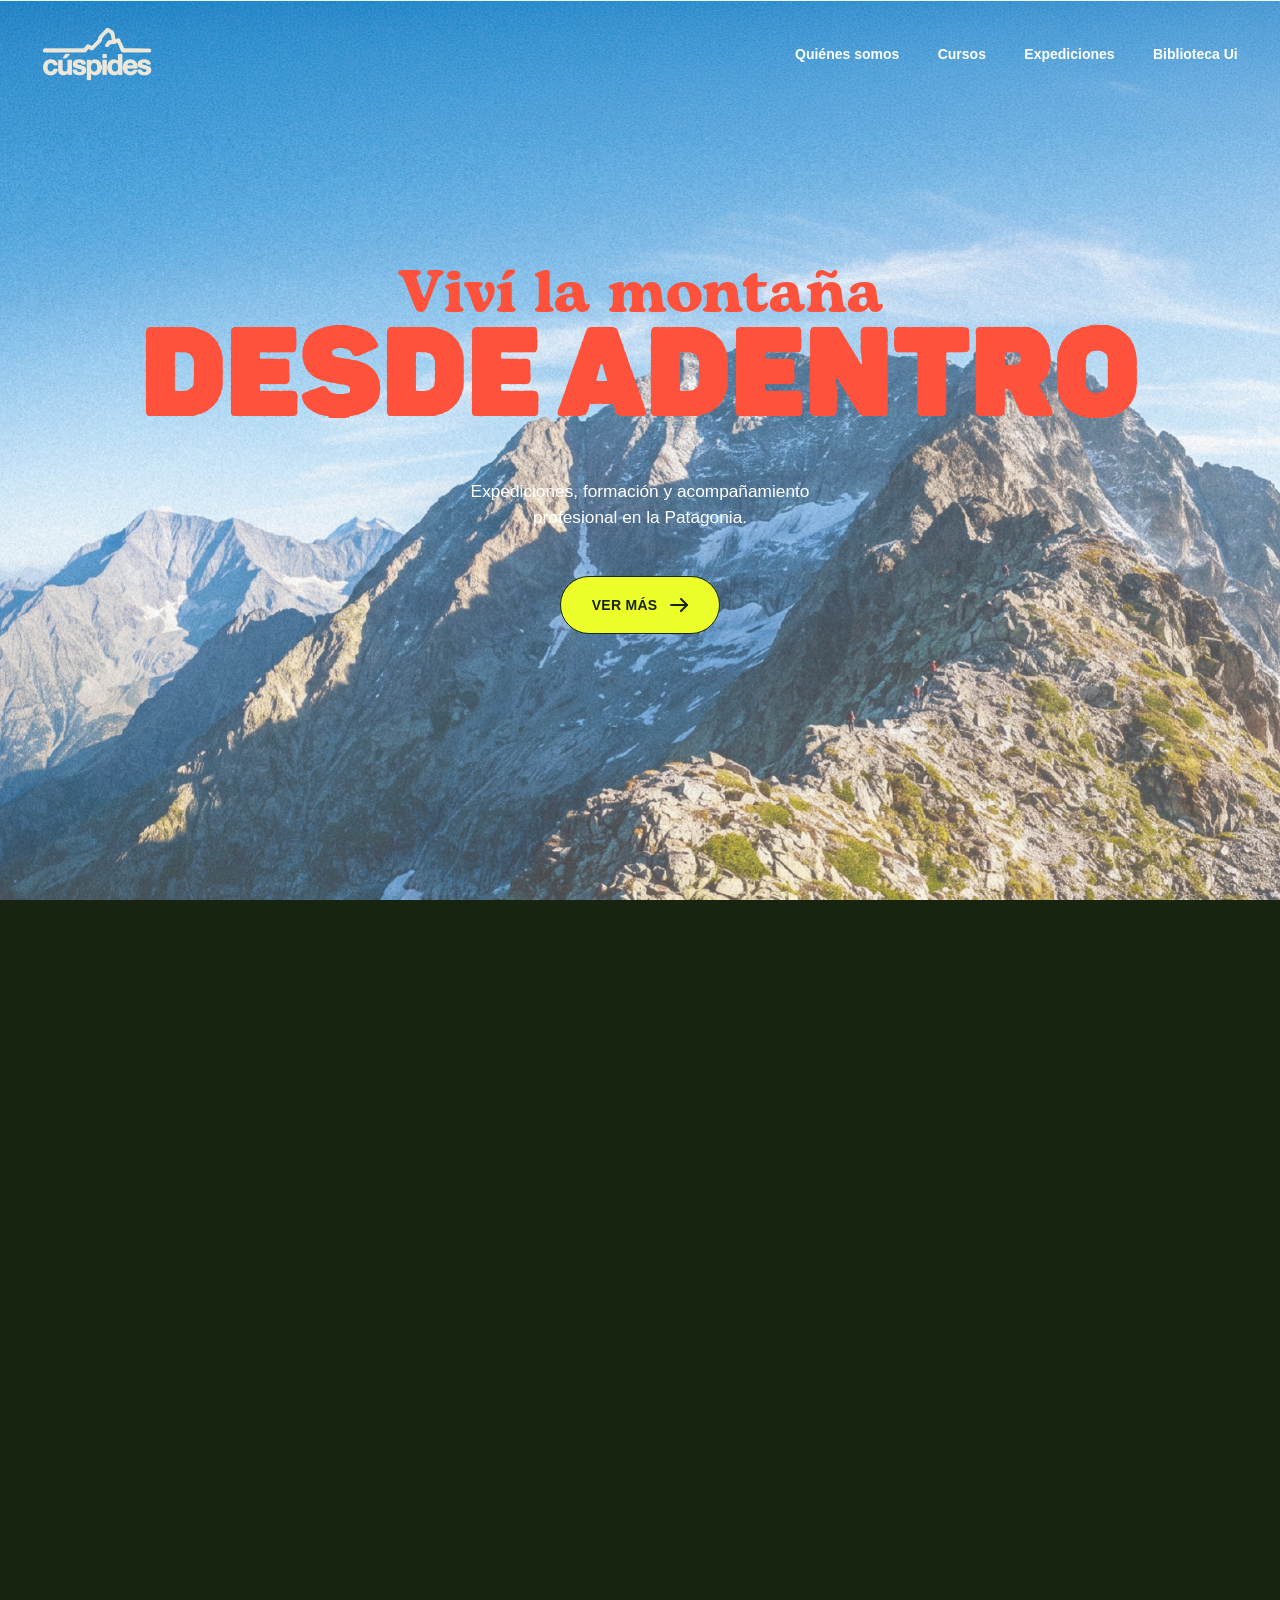
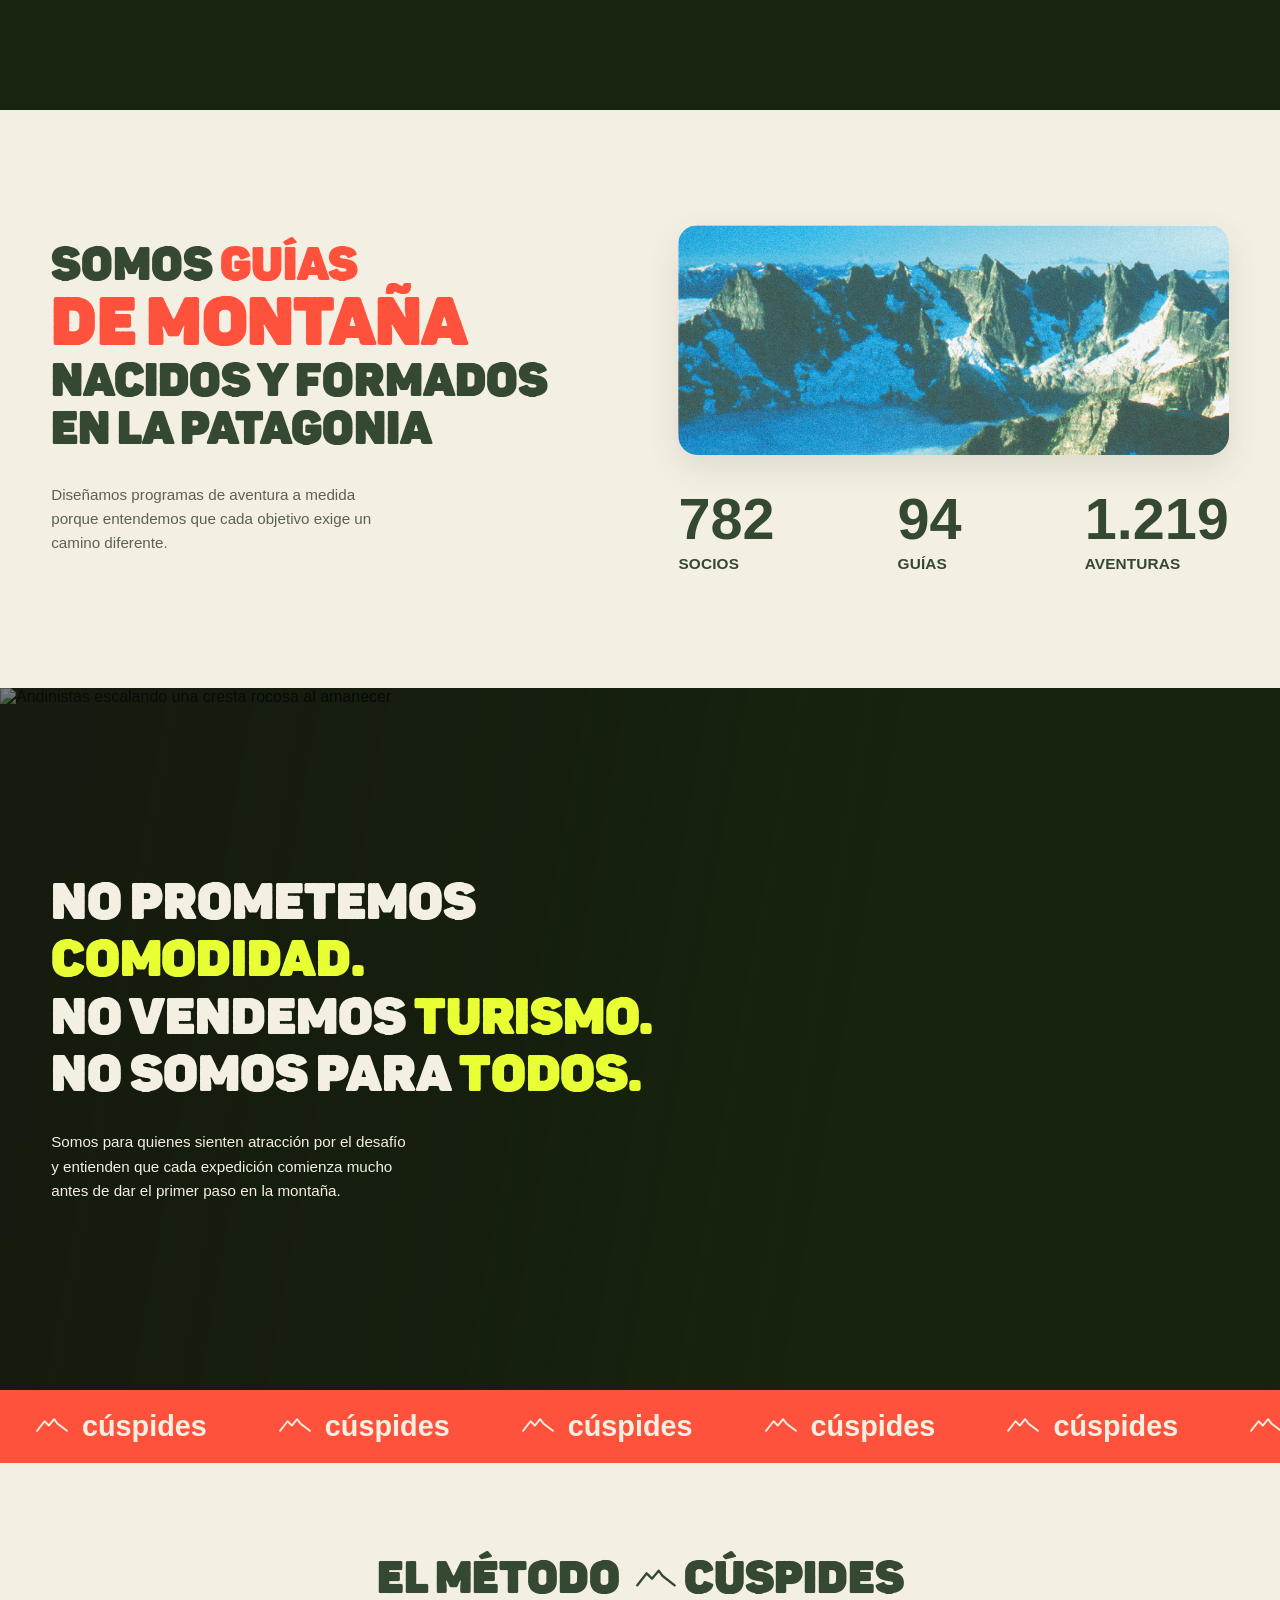
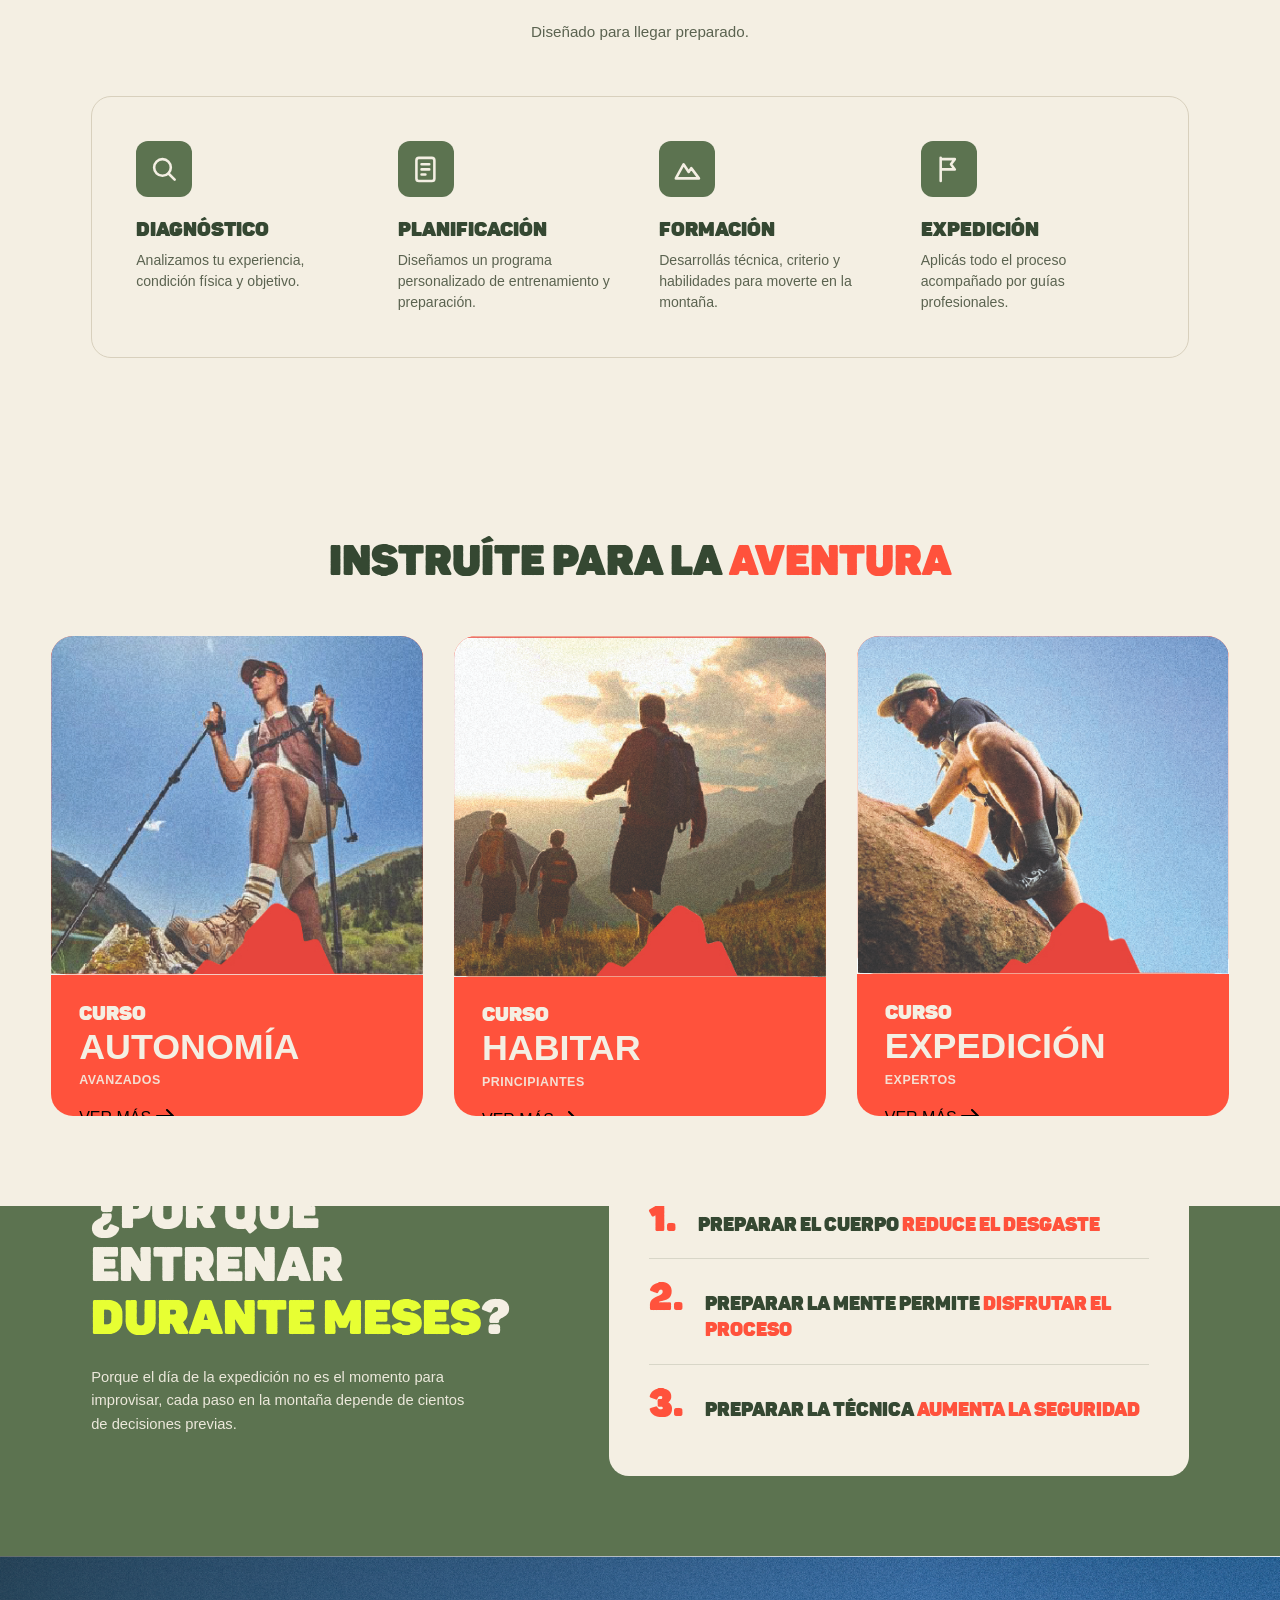
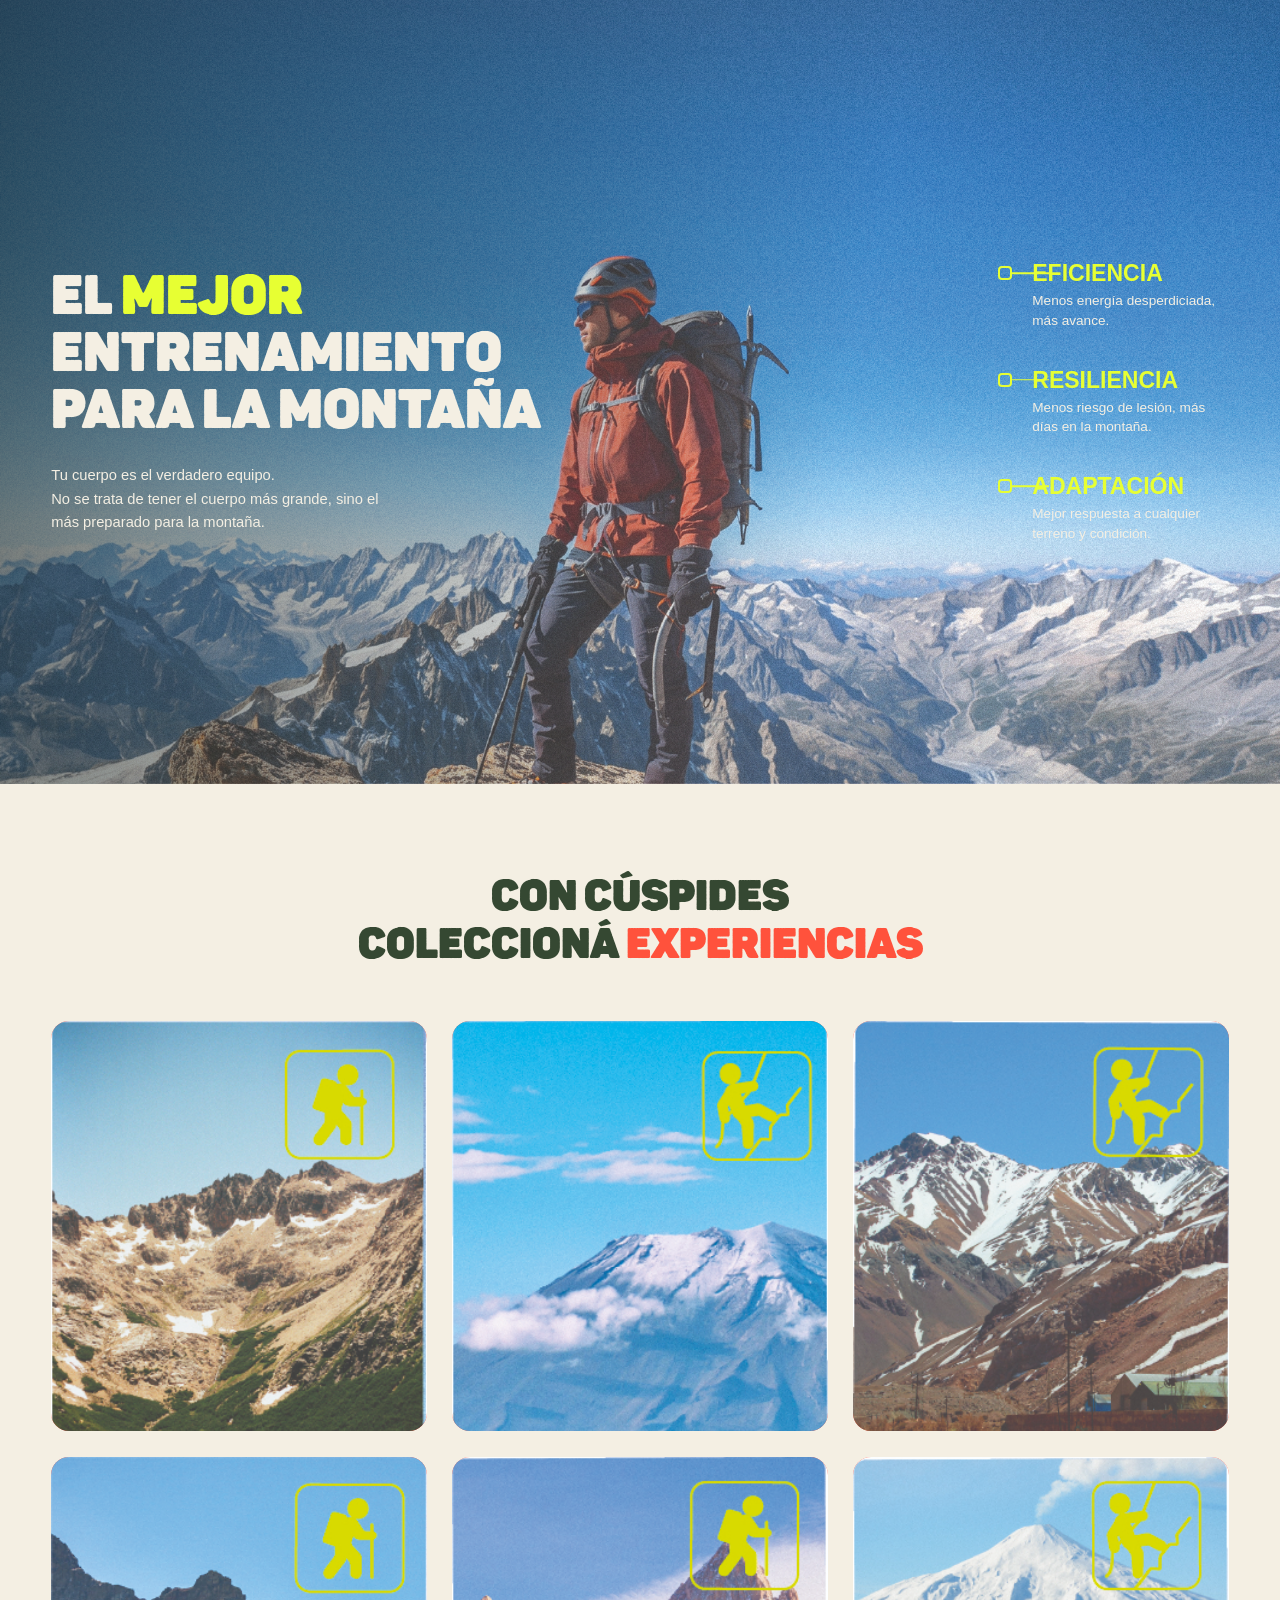
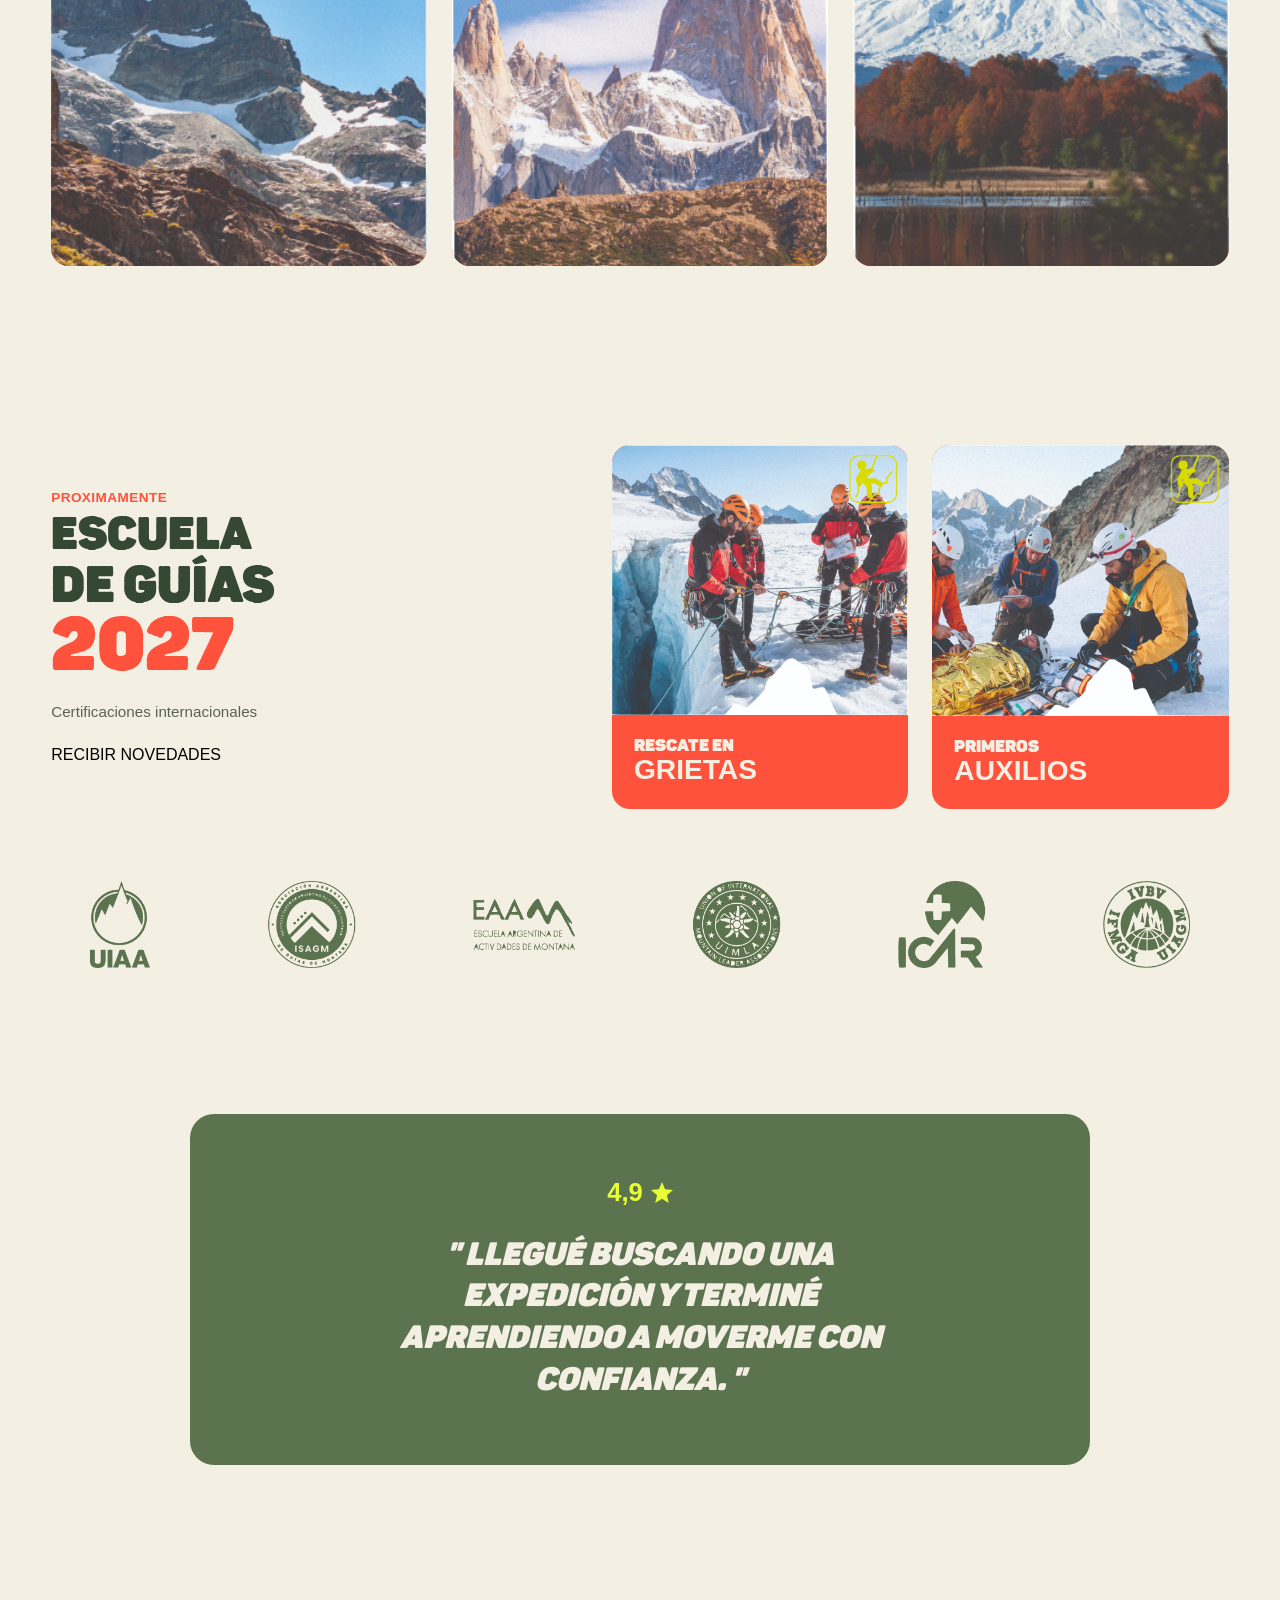
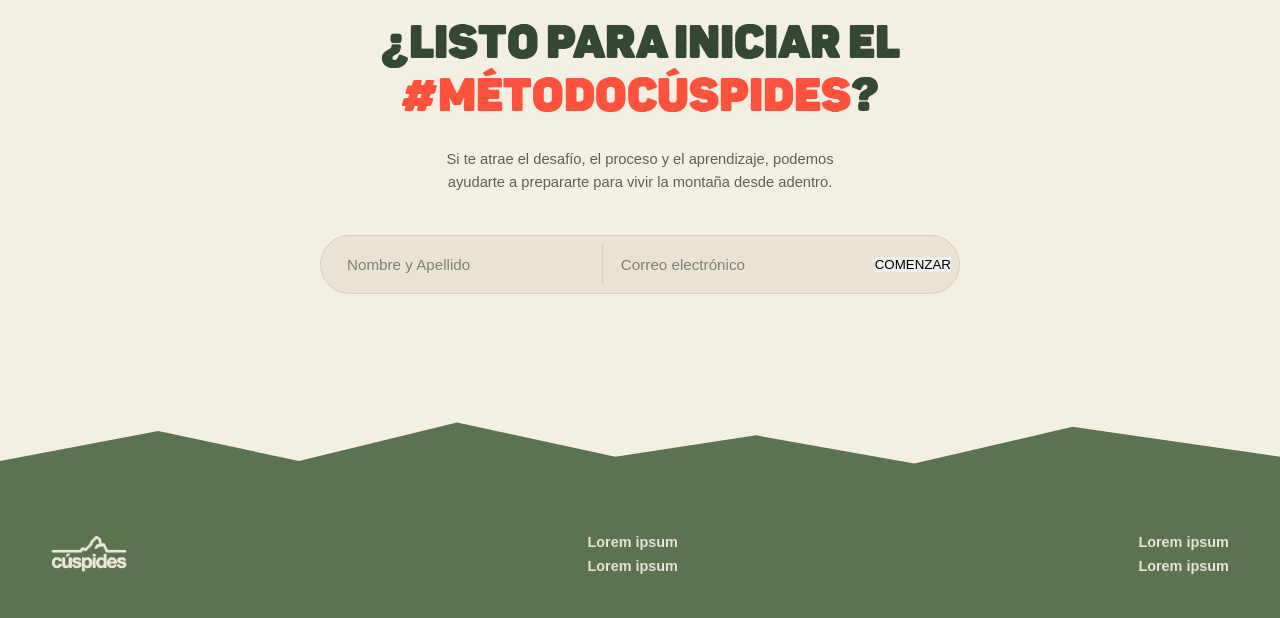
==== commit e6076d93: "4" ====
--- a/index.html
+++ b/index.html
@@ -831,13 +831,136 @@
   </div>
 </section>
 
-
-
+<!-- ============================================
+     SECTION 8 — ESCUELA DE GUÍAS 2027 + CERTIFICACIONES
+     ============================================ -->
+<section class="school" id="escuela-de-guias">
+  <div class="school__inner">
+
+    <div class="school__top">
+
+      <div class="school__intro">
+        <p class="school__eyebrow">Proximamente</p>
+        <h2 class="school__title">
+          Escuela<br>
+          <span class="school__title-accent">DE GUÍAS</span><br>
+          <span class="school__title-year">2027</span>
+        </h2>
+        <p class="school__desc">Certificaciones internacionales</p>
+        <a href="#" class="btn btn--primary school__cta">RECIBIR NOVEDADES</a>
+      </div>
+
+      <div class="school__cards">
+        <article class="school__card">
+          <div class="school__card-photo">
+            <img src="assets/home/section8a.jpg" alt="Práctica de rescate en grietas sobre un glaciar">
+          </div>
+          <div class="school__card-body">
+            <p class="school__card-kind">Rescate en</p>
+            <h3 class="school__card-name">GRIETAS</h3>
+          </div>
+        </article>
+
+        <article class="school__card">
+          <div class="school__card-photo">
+            <img src="assets/home/section8b.jpg" alt="Práctica de primeros auxilios en la montaña">
+          </div>
+          <div class="school__card-body">
+            <p class="school__card-kind">Primeros</p>
+            <h3 class="school__card-name">AUXiLiOS</h3>
+          </div>
+        </article>
+      </div>
+
+    </div>
+
+    <div class="school__certs">
+      <img src="assets/home/section8_2.png" alt="Certificaciones internacionales: UIAA, ISAGM, EAAM, UIMLA, ICAR, IFMGA/UIAGM">
+    </div>
+
+  </div>
+</section>
+
+
+<!-- ============================================
+     SECTION 9 — TESTIMONIO
+     ============================================ -->
+<section class="testimonial" id="testimonio">
+  <div class="testimonial__box">
+    <div class="testimonial__rating">
+      <span class="testimonial__score">4,9</span>
+      <svg class="testimonial__star" width="22" height="21" viewBox="0 0 22 21" fill="currentColor" xmlns="http://www.w3.org/2000/svg" aria-hidden="true">
+        <path d="M11 0L14.09 7.36L22 8.09L15.91 13.14L17.78 21L11 16.77L4.22 21L6.09 13.14L0 8.09L7.91 7.36L11 0Z"/>
+      </svg>
+    </div>
+    <p class="testimonial__quote">
+      Llegué buscando una expedición y terminé aprendiendo a moverme
+      con confianza.
+    </p>
+  </div>
+</section>
+
+<!-- ============================================
+     SECTION 10 — CTA FINAL + FOOTER
+     ============================================ -->
+<section class="final-cta" id="comenzar">
+  <div class="final-cta__inner">
+    <h2 class="final-cta__title">
+      ¿Listo para iniciar el<br>
+      <span class="final-cta__title-accent">#MÉTODOCÚSPIDES</span>?
+    </h2>
+    <p class="final-cta__desc">
+      Si te atrae el desafío, el proceso y el aprendizaje, podemos
+      ayudarte a prepararte para vivir la montaña desde adentro.
+    </p>
+
+    <form class="final-cta__form" id="startForm">
+      <input
+        type="text"
+        name="nombre"
+        class="final-cta__input"
+        placeholder="Nombre y Apellido"
+        required
+      >
+      <input
+        type="email"
+        name="email"
+        class="final-cta__input"
+        placeholder="Correo electrónico"
+        required
+      >
+      <button type="submit" class="btn btn--primary final-cta__submit">
+        COMENZAR
+      </button>
+    </form>
+  </div>
+
+  <!-- Divisor decorativo tipo montaña, hace de transición al footer -->
+  <svg class="final-cta__divider" viewBox="0 0 1456 90" preserveAspectRatio="none" aria-hidden="true">
+    <path d="M0,90 L0,55 L180,20 L340,55 L520,10 L700,50 L860,25 L1040,58 L1220,15 L1456,50 L1456,90 Z" fill="#5c7350"/>
+  </svg>
+
+  <footer class="site-footer">
+    <div class="site-footer__inner">
+      <img class="site-footer__logo" src="assets/home/logo1.png" alt="Cúspides">
+
+      <nav class="site-footer__col">
+        <a href="#">Lorem ipsum</a>
+        <a href="#">Lorem ipsum</a>
+      </nav>
+      <nav class="site-footer__col">
+        <a href="#">Lorem ipsum</a>
+        <a href="#">Lorem ipsum</a>
+      </nav>
+    </div>
+  </footer>
+</section>
 
 <script src="section-1.js"></script>
   <script src="section-3.js"></script>
   <script src="section-4.js"></script>
 <script src="section-7.js"></script>
+<script src="section-10.js"></script>
 </body>
 </html>
 
--- a/css/style.css
+++ b/css/style.css
@@ -851,7 +851,8 @@
 
 .course-card__cta {
   margin-top: auto;
-  pointer-events: none; /* el click lo maneja la card entera */
+  position: relative;
+  z-index: 2;
 }
 
 /* ---------- Back ---------- */
@@ -1273,7 +1274,6 @@
   .training__point-marker::before { width: 20px; }
 }
 
-
 /* ============================================
    SECTION 7 — CON CÚSPIDES COLECCIONÁ EXPERIENCIAS
    (usa variables globales: --font-script, --font-block, --font-body,
@@ -1493,4 +1493,356 @@
 @media (max-width: 600px) {
   .experiences__grid { grid-template-columns: 1fr; }
   .exp-card__inner { min-height: clamp(380px, 100vw, 460px); }
+}
+
+/* ============================================
+   SECTION 8 — ESCUELA DE GUÍAS 2027 + CERTIFICACIONES
+   (usa variables globales: --font-script, --font-block, --font-body,
+   --color-red, --color-cream, --container-pad, .btn)
+   ============================================ */
+
+.school {
+  background: var(--color-cream, #f4efe3);
+  padding: clamp(48px, 7vw, 96px) var(--container-pad, clamp(20px, 4vw, 64px));
+}
+
+.school__inner {
+  max-width: 1360px;
+  margin: 0 auto;
+}
+
+.school__top {
+  display: grid;
+  grid-template-columns: 1fr;
+  gap: clamp(36px, 5vw, 56px);
+  margin-bottom: clamp(48px, 6vw, 72px);
+}
+
+.school__eyebrow {
+  margin: 0 0 8px;
+  font-family: var(--font-body);
+  font-weight: 700;
+  text-transform: uppercase;
+  color: var(--color-red, #ff4e3a);
+  font-size: 0.85rem;
+  letter-spacing: 0.03em;
+}
+
+.school__title {
+  margin: 0;
+  font-family: var(--font-script);
+  font-weight: 700;
+  color: #354832;
+  font-size: clamp(2rem, 4vw, 2.8rem);
+  line-height: 1;
+}
+
+.school__title-accent {
+  display: inline-block;
+  margin-top: 4px;
+  font-family: var(--font-block);
+  font-weight: 800;
+  text-transform: uppercase;
+  color: #354832;
+  font-size: clamp(2.2rem, 4.4vw, 3.1rem);
+}
+
+.school__title-year {
+  display: inline-block;
+  margin-top: 2px;
+  font-family: var(--font-block);
+  font-weight: 800;
+  color: var(--color-red, #ff4e3a);
+  font-size: clamp(3.2rem, 6.4vw, 4.6rem);
+  line-height: 0.95;
+}
+
+.school__desc {
+  margin: clamp(14px, 2vw, 20px) 0 clamp(18px, 2.4vw, 26px);
+  font-family: var(--font-body);
+  font-size: 0.95rem;
+  color: #5b6350;
+}
+
+/* ---------- Cards Rescate en Grietas / Primeros Auxilios ---------- */
+.school__cards {
+  display: grid;
+  grid-template-columns: repeat(2, 1fr);
+  gap: clamp(16px, 2vw, 24px);
+}
+
+.school__card {
+  border-radius: 18px;
+  overflow: hidden;
+  background: var(--color-red, #ff4e3a);
+  display: flex;
+  flex-direction: column;
+}
+
+.school__card-photo {
+  width: 100%;
+  aspect-ratio: 4 / 3;
+}
+.school__card-photo img {
+  width: 100%;
+  height: 100%;
+  object-fit: cover;
+  display: block;
+}
+
+.school__card-body {
+  padding: clamp(14px, 1.8vw, 20px) clamp(16px, 2vw, 22px) clamp(18px, 2.2vw, 24px);
+}
+
+.school__card-kind {
+  margin: 0;
+  font-family: var(--font-script);
+  font-weight: 700;
+  color: #f4efe3;
+  font-size: clamp(1rem, 1.3vw, 1.2rem);
+}
+
+.school__card-name {
+  margin: 0;
+  font-family: var(--font-block);
+  font-weight: 800;
+  text-transform: uppercase;
+  color: #f4efe3;
+  font-size: clamp(1.4rem, 2.2vw, 1.9rem);
+  line-height: 1;
+}
+
+/* ---------- Certificaciones ---------- */
+.school__certs {
+  display: flex;
+  justify-content: center;
+}
+.school__certs img {
+  width: 100%;
+  max-width: 1100px;
+  height: auto;
+  object-fit: contain;
+}
+
+/* ============================================
+   RESPONSIVE
+   ============================================ */
+@media (min-width: 860px) {
+  .school__top {
+    grid-template-columns: 0.9fr 1.1fr;
+    align-items: center;
+  }
+}
+
+@media (max-width: 600px) {
+  .school__cards { grid-template-columns: 1fr; }
+}
+
+
+/* ============================================
+   SECTION 9 — TESTIMONIO
+   (usa variables globales: --font-script, --color-yellow, --container-pad)
+   ============================================ */
+
+.testimonial {
+  background: var(--color-cream, #f4efe3);
+  padding: clamp(32px, 5vw, 56px) var(--container-pad, clamp(20px, 4vw, 64px));
+}
+
+.testimonial__box {
+  max-width: 900px;
+  margin: 0 auto;
+  background: #5c7350;
+  border-radius: 24px;
+  padding: clamp(36px, 6vw, 64px) clamp(24px, 5vw, 60px);
+  text-align: center;
+}
+
+.testimonial__rating {
+  display: inline-flex;
+  align-items: center;
+  gap: 8px;
+  margin-bottom: clamp(18px, 2.6vw, 28px);
+}
+
+.testimonial__score {
+  font-family: var(--font-block);
+  font-weight: 800;
+  color: var(--color-yellow, #e7ff33);
+  font-size: clamp(1.4rem, 2vw, 1.8rem);
+}
+
+.testimonial__star {
+  color: var(--color-yellow, #e7ff33);
+}
+
+.testimonial__quote {
+  margin: 0 auto;
+  max-width: 26ch;
+  font-family: var(--font-script);
+  font-weight: 700;
+  font-style: italic;
+  color: #f4efe3;
+  font-size: clamp(1.3rem, 2.6vw, 2rem);
+  line-height: 1.3;
+}
+
+.testimonial__quote::before,
+.testimonial__quote::after {
+  content: '"';
+}
+
+/* ============================================
+   RESPONSIVE
+   ============================================ */
+@media (max-width: 600px) {
+  .testimonial__box { border-radius: 18px; }
+}
+
+
+/* ============================================
+   SECTION 10 — CTA FINAL + FOOTER
+   (usa variables globales: --font-script, --font-block, --font-body,
+   --color-red, --color-cream, --container-pad, .btn)
+   ============================================ */
+
+.final-cta {
+  position: relative;
+  background: var(--color-cream, #f4efe3);
+}
+
+.final-cta__inner {
+  max-width: 760px;
+  margin: 0 auto;
+  padding: clamp(56px, 8vw, 96px) var(--container-pad, clamp(20px, 4vw, 64px)) clamp(72px, 10vw, 120px);
+  text-align: center;
+}
+
+.final-cta__title {
+  margin: 0;
+  font-family: var(--font-script);
+  font-weight: 700;
+  color: #354832;
+  font-size: clamp(1.9rem, 3.8vw, 2.9rem);
+  line-height: 1.15;
+}
+
+.final-cta__title-accent {
+  font-family: var(--font-block);
+  font-weight: 800;
+  color: var(--color-red, #ff4e3a);
+}
+
+.final-cta__desc {
+  margin: clamp(16px, 2.4vw, 24px) auto 0;
+  max-width: 48ch;
+  font-family: var(--font-body);
+  font-size: clamp(0.92rem, 1.1vw, 1.05rem);
+  line-height: 1.6;
+  color: #5b6350;
+}
+
+/* ---------- Form ---------- */
+.final-cta__form {
+  margin: clamp(28px, 4vw, 40px) auto 0;
+  max-width: 640px;
+  display: flex;
+  flex-wrap: wrap;
+  align-items: center;
+  gap: 12px;
+  background: #eae3d3;
+  border: 1px solid #d8d0bd;
+  border-radius: 999px;
+  padding: 8px 8px;
+}
+
+.final-cta__input {
+  flex: 1 1 200px;
+  min-width: 0;
+  border: none;
+  background: transparent;
+  font-family: var(--font-body);
+  font-size: 0.95rem;
+  color: #354832;
+  padding: 12px 18px;
+  outline: none;
+}
+.final-cta__input::placeholder { color: #7c8270; }
+.final-cta__input + .final-cta__input {
+  border-left: 1px solid #d8d0bd;
+}
+
+.final-cta__submit {
+  flex: 0 0 auto;
+  border: none;
+  cursor: pointer;
+}
+
+/* ---------- Divisor tipo montaña ---------- */
+.final-cta__divider {
+  display: block;
+  width: 100%;
+  height: clamp(40px, 6vw, 90px);
+}
+
+/* ---------- Footer ---------- */
+.site-footer {
+  background: #5c7350;
+  padding: clamp(28px, 4vw, 44px) var(--container-pad, clamp(20px, 4vw, 64px));
+  margin-top: -1px;
+}
+
+.site-footer__inner {
+  max-width: 1360px;
+  margin: 0 auto;
+  display: flex;
+  flex-wrap: wrap;
+  align-items: center;
+  justify-content: space-between;
+  gap: 24px;
+}
+
+.site-footer__logo {
+  height: clamp(28px, 3vw, 36px);
+  width: auto;
+}
+
+.site-footer__col {
+  display: flex;
+  flex-direction: column;
+  gap: 8px;
+}
+
+.site-footer__col a {
+  font-family: var(--font-body);
+  font-weight: 600;
+  font-size: 0.9rem;
+  color: #f4efe3;
+  text-decoration: none;
+  opacity: 0.9;
+}
+.site-footer__col a:hover { opacity: 1; text-decoration: underline; }
+
+/* ============================================
+   RESPONSIVE
+   ============================================ */
+@media (max-width: 600px) {
+  .final-cta__form {
+    border-radius: 20px;
+    flex-direction: column;
+    align-items: stretch;
+    background: transparent;
+    border: none;
+    padding: 0;
+    gap: 10px;
+  }
+  .final-cta__input {
+    background: #eae3d3;
+    border: 1px solid #d8d0bd;
+    border-radius: 999px;
+  }
+  .final-cta__input + .final-cta__input { border-left: 1px solid #d8d0bd; }
+  .final-cta__submit { width: 100%; justify-content: center; }
+
+  .site-footer__inner { flex-direction: column; align-items: flex-start; }
 }
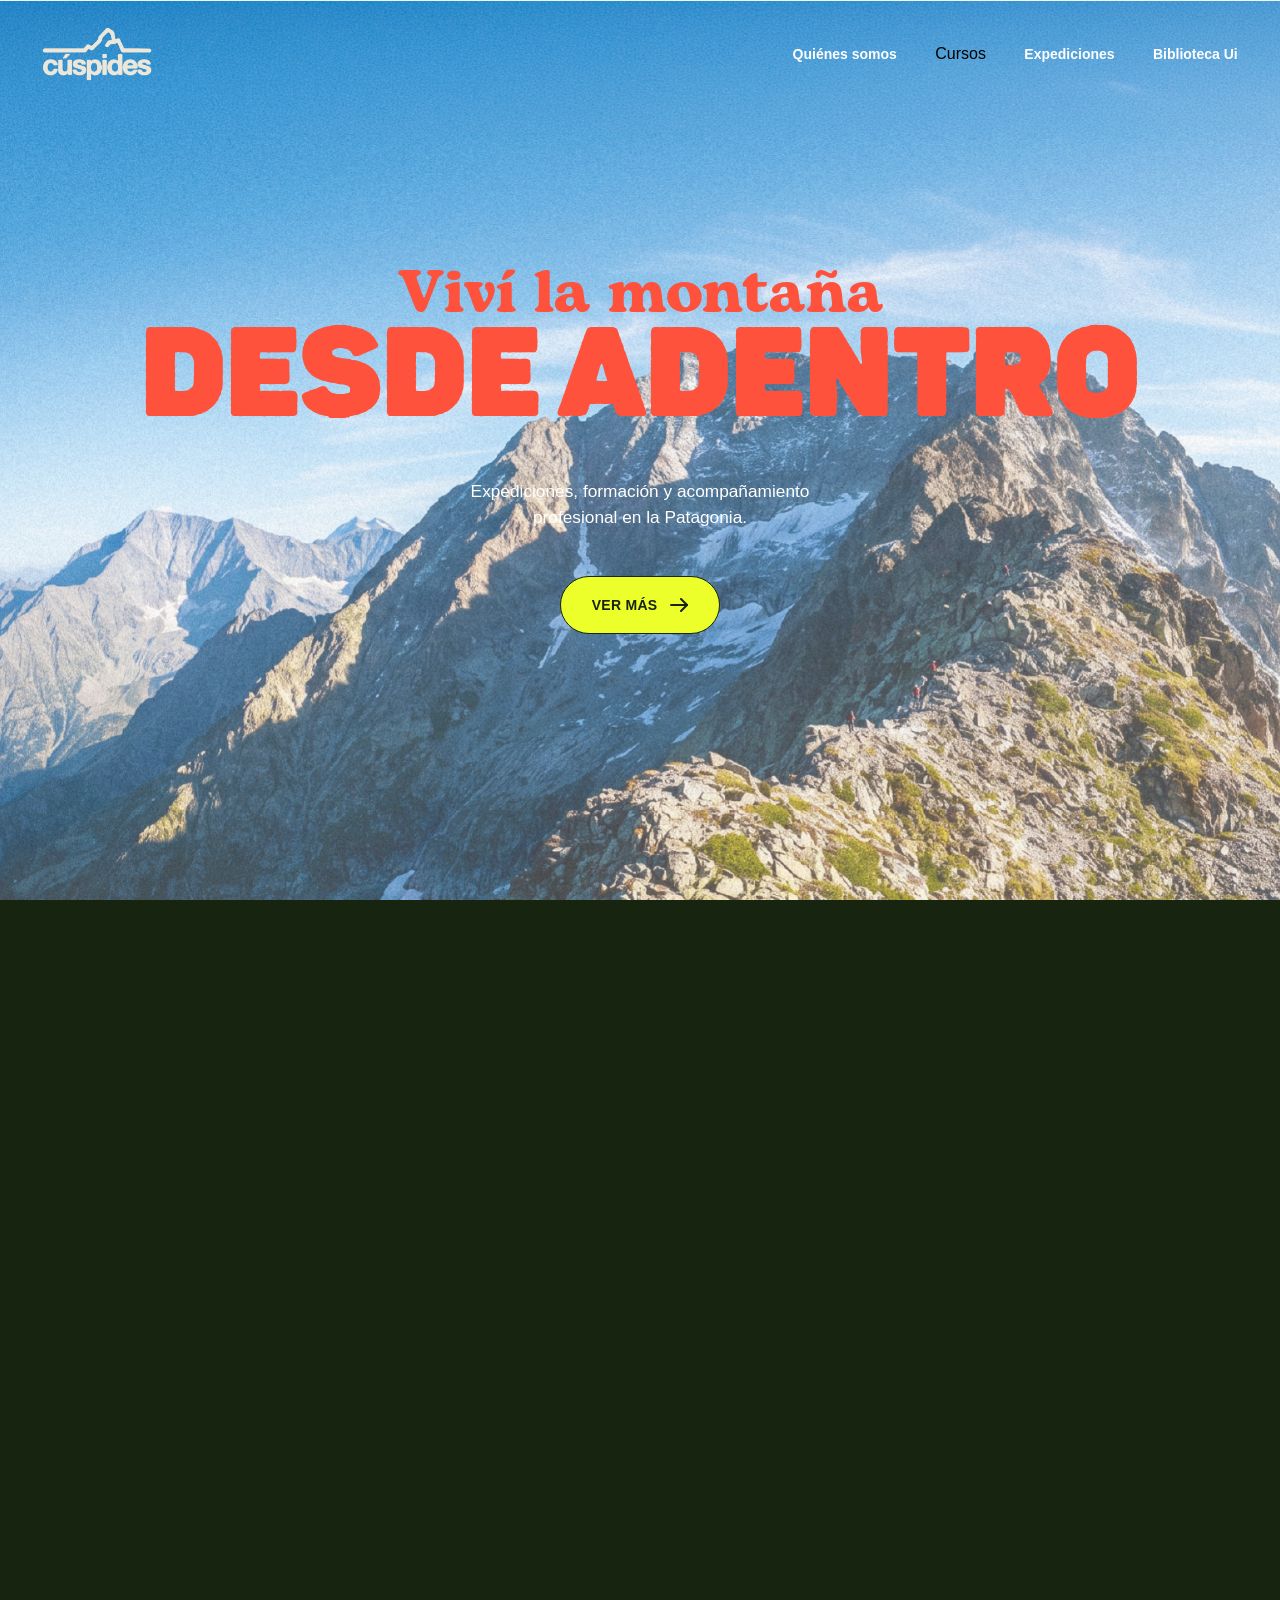
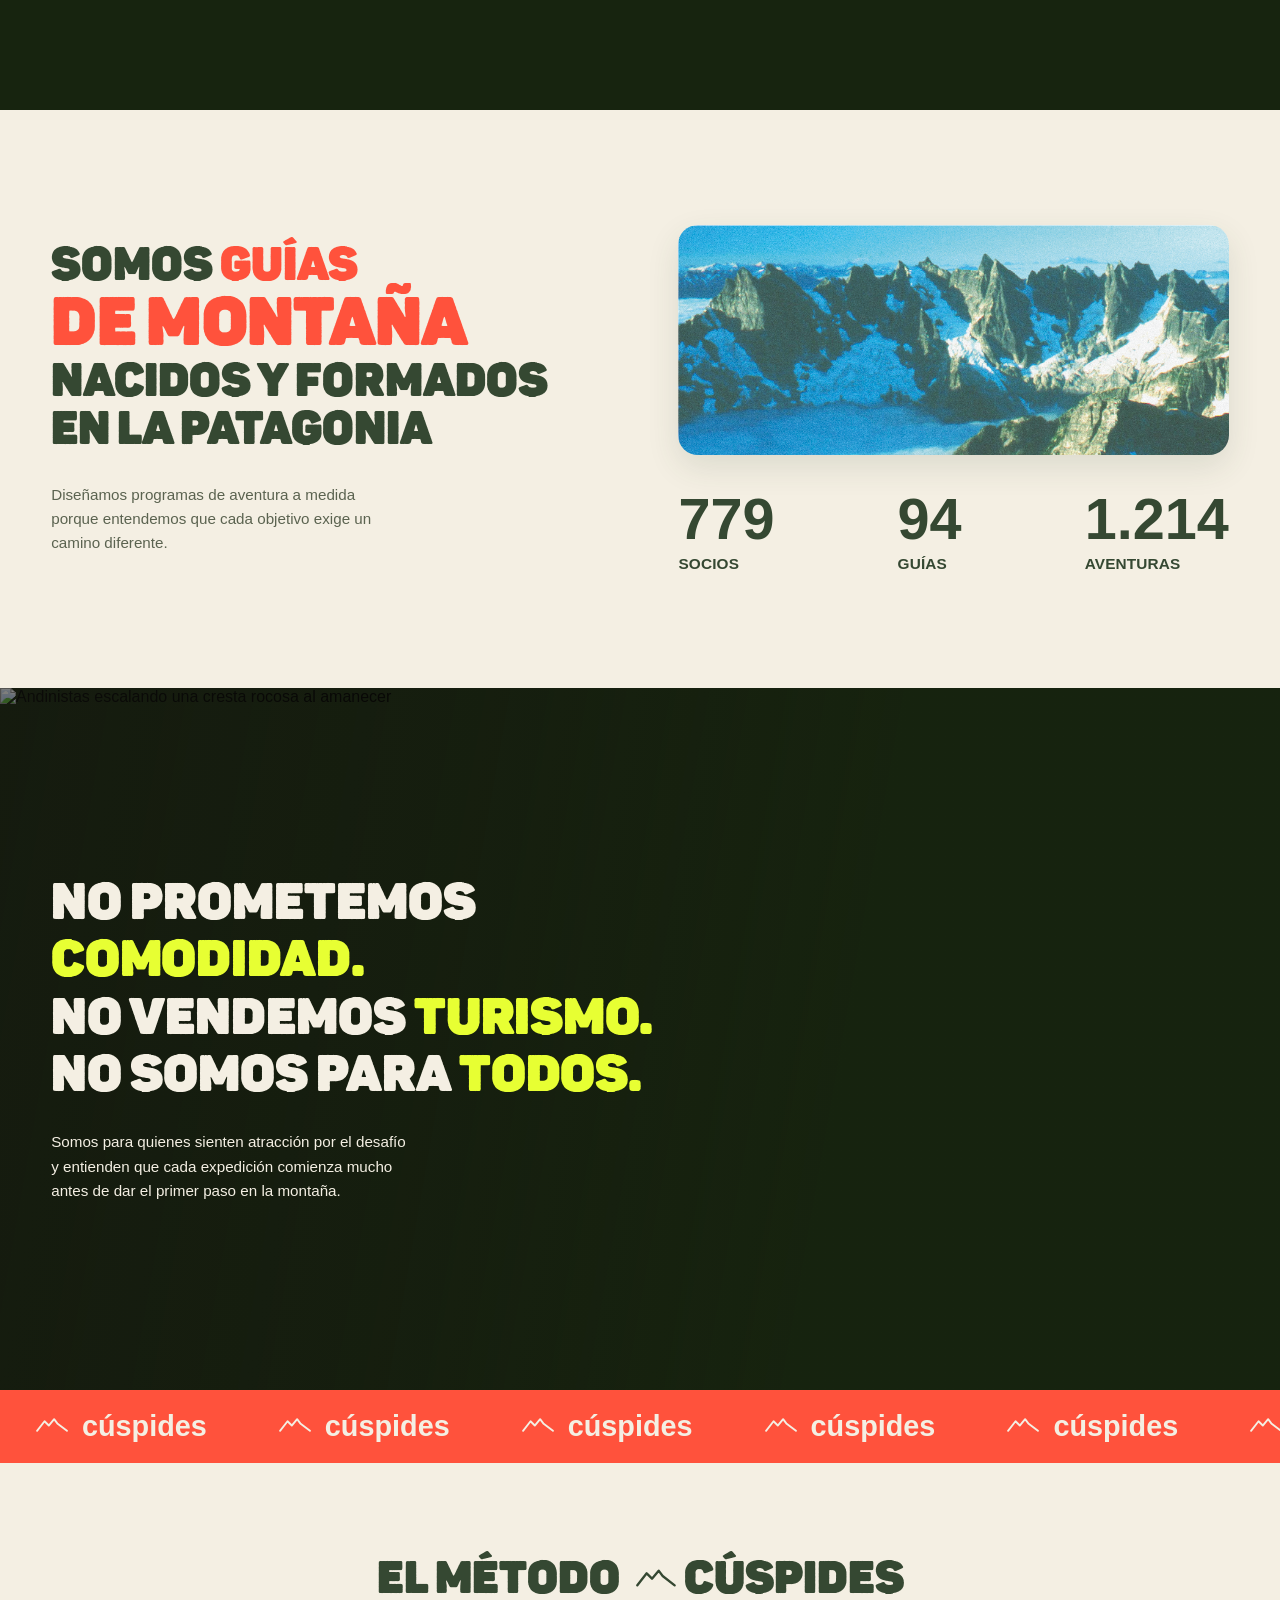
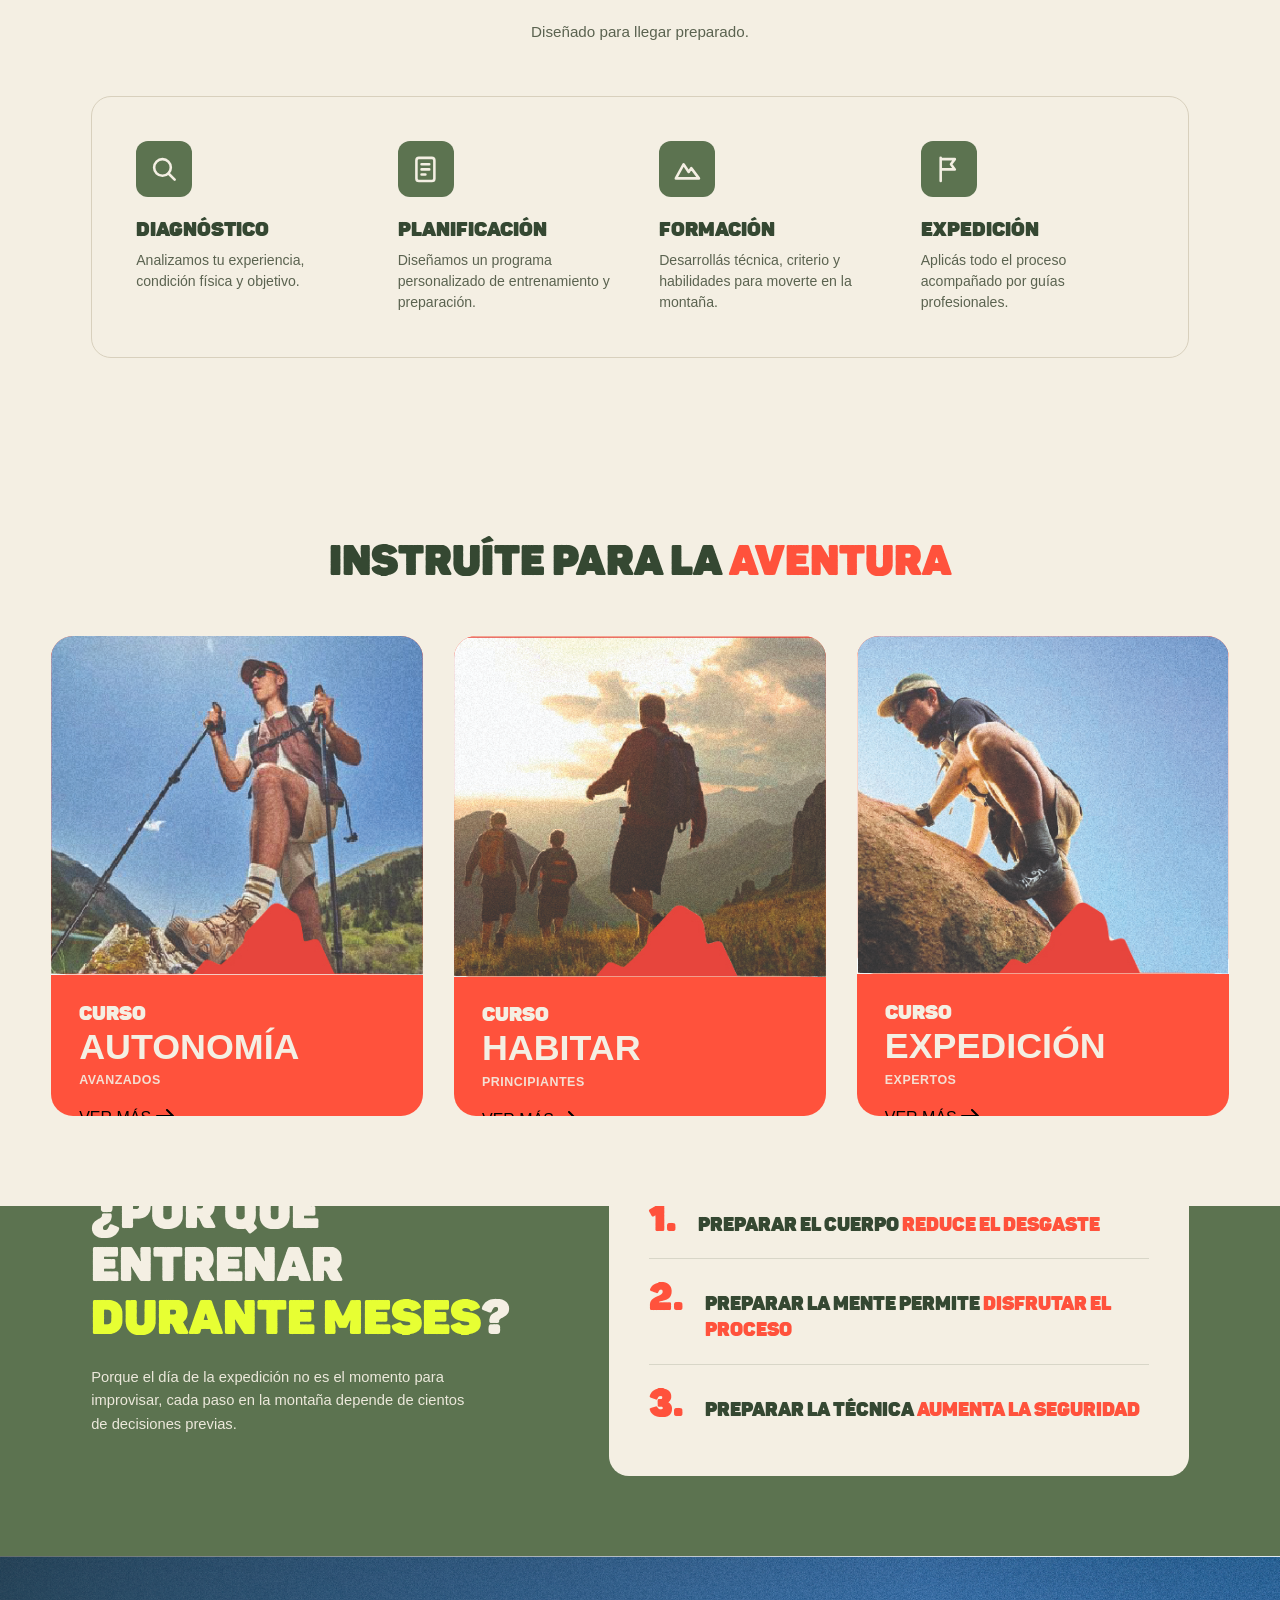
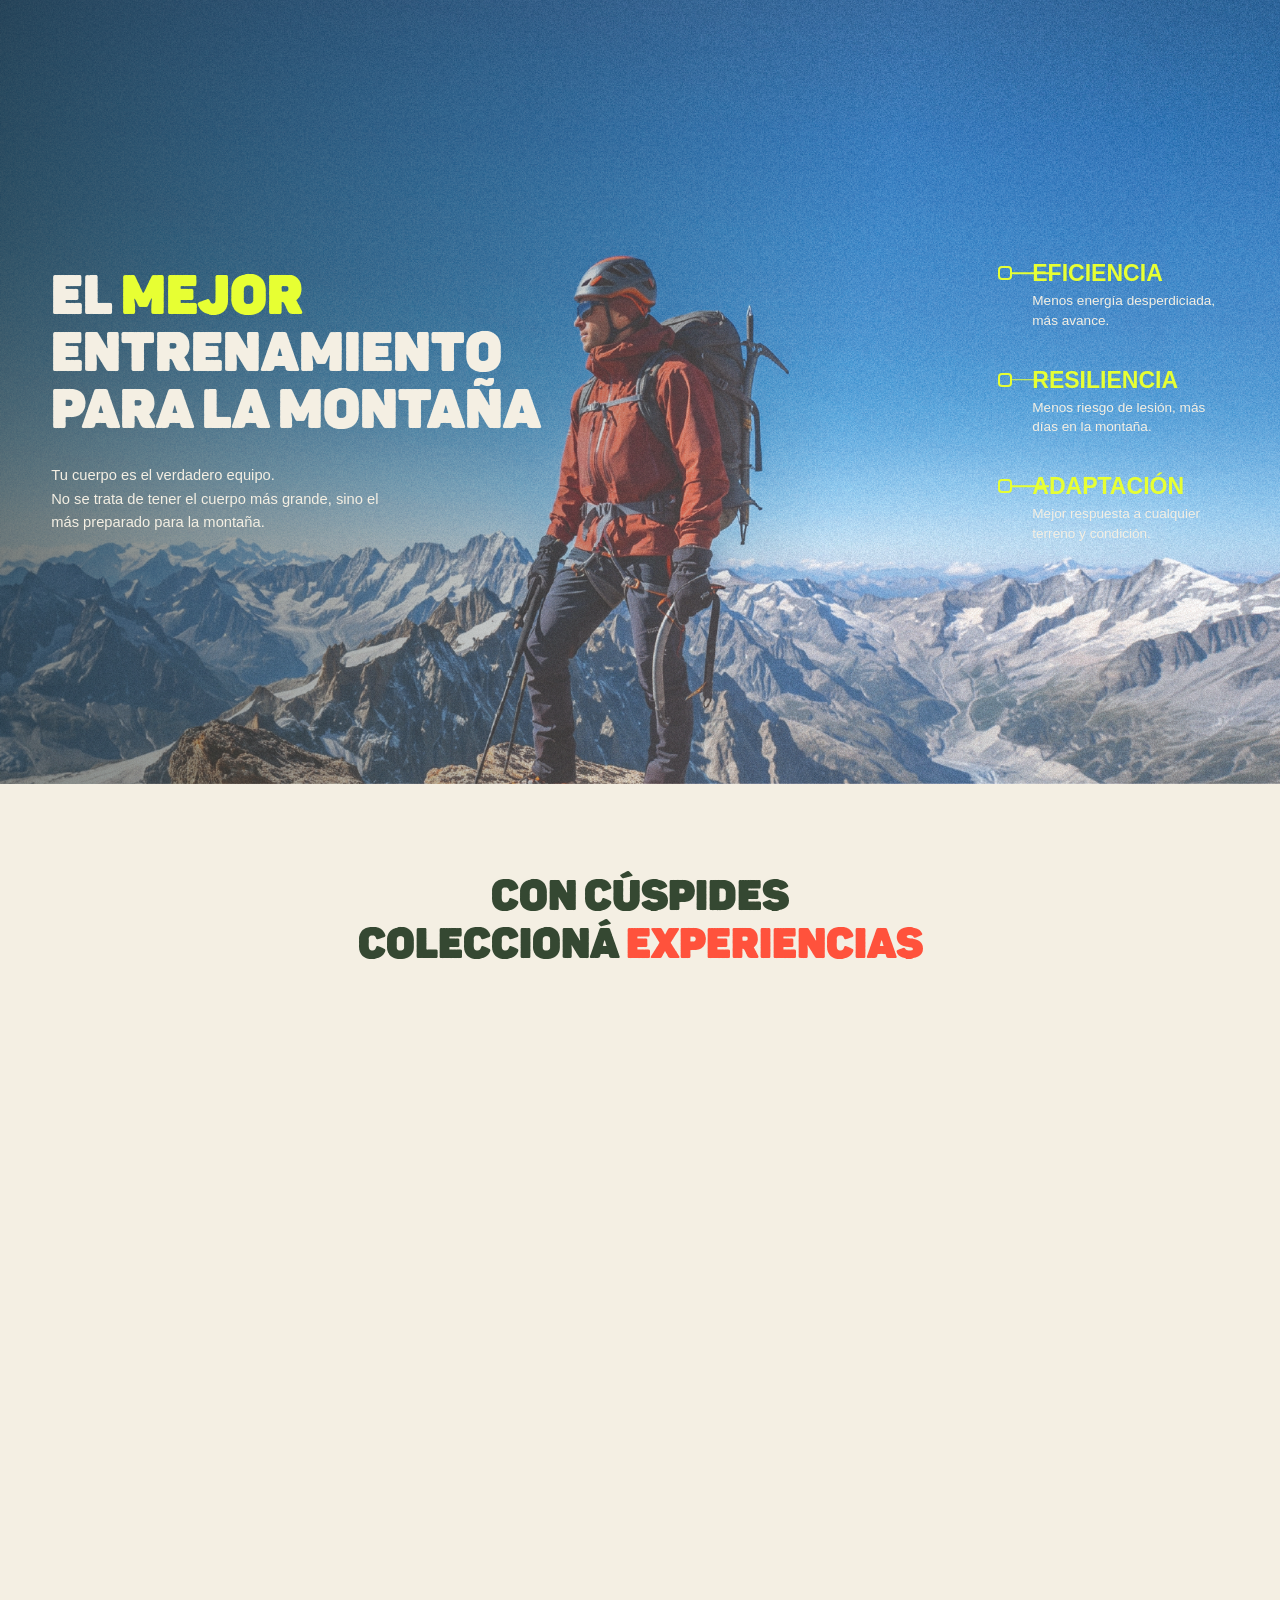
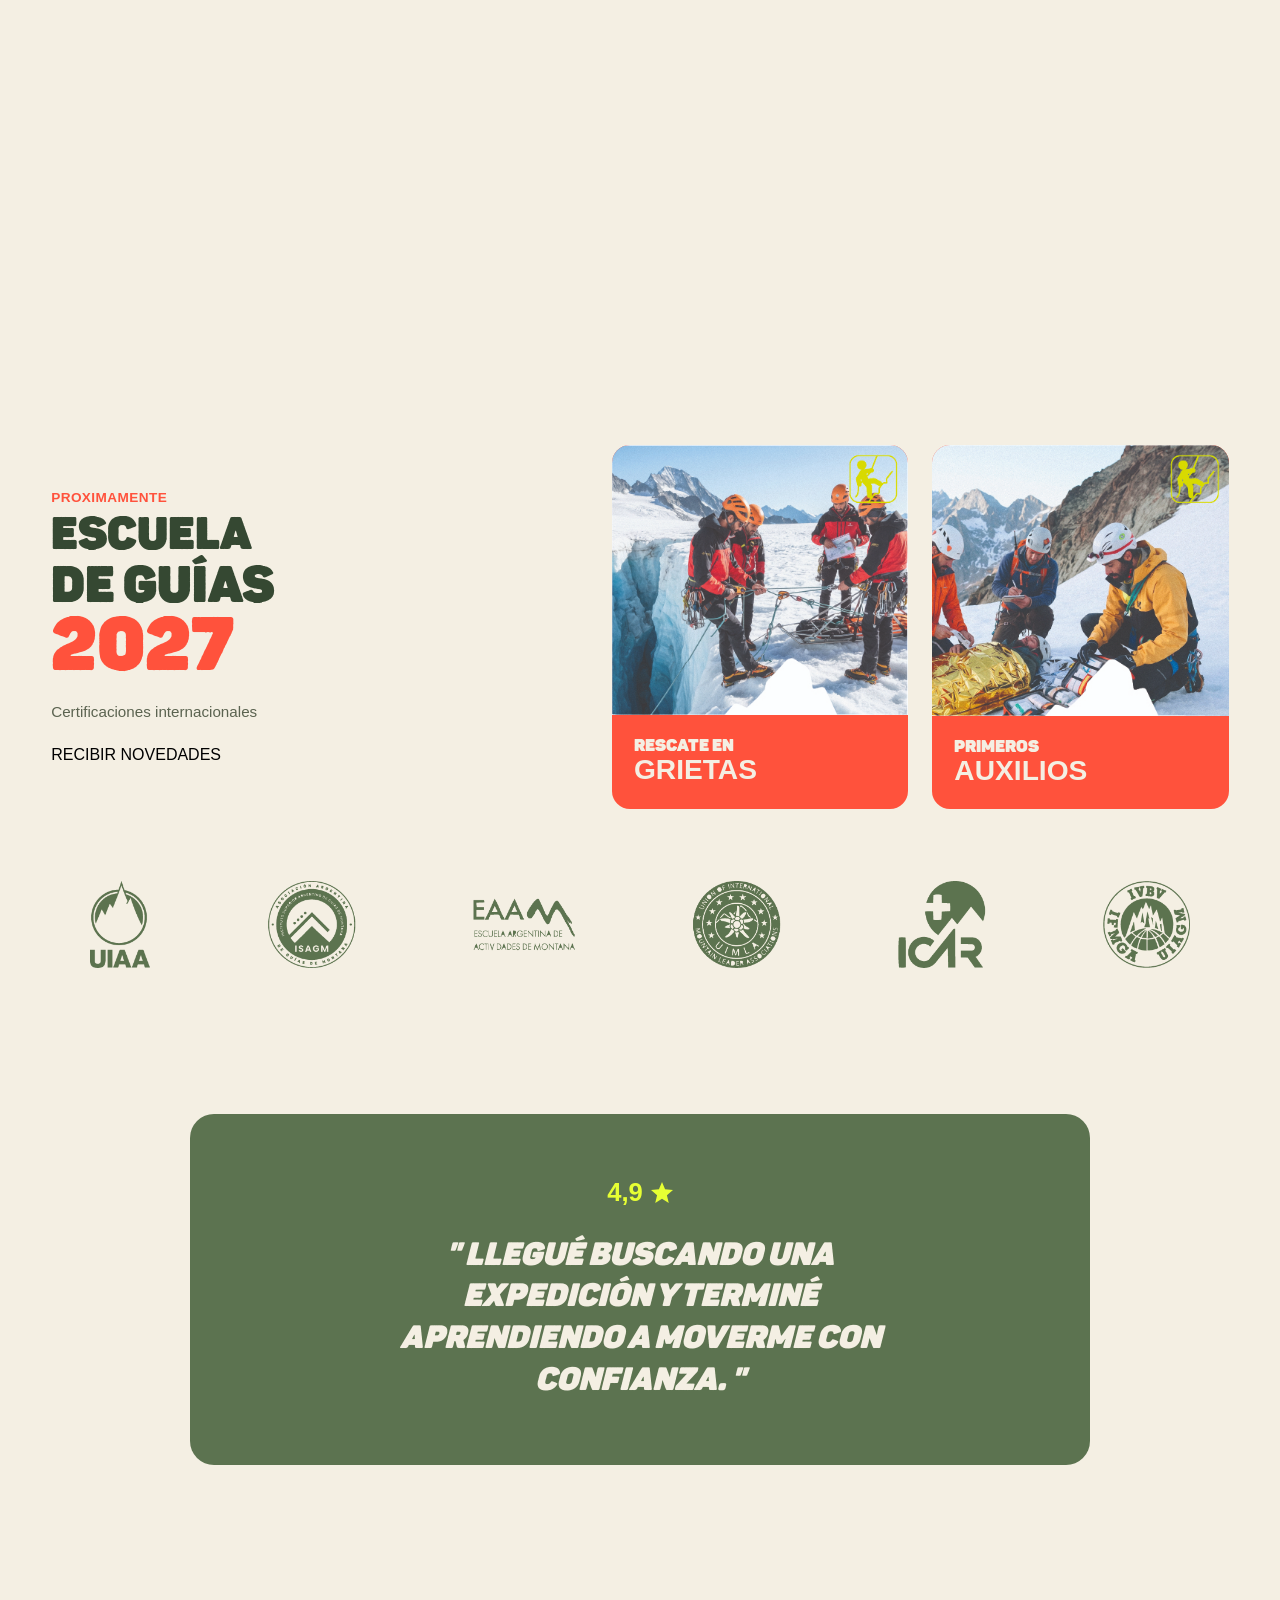
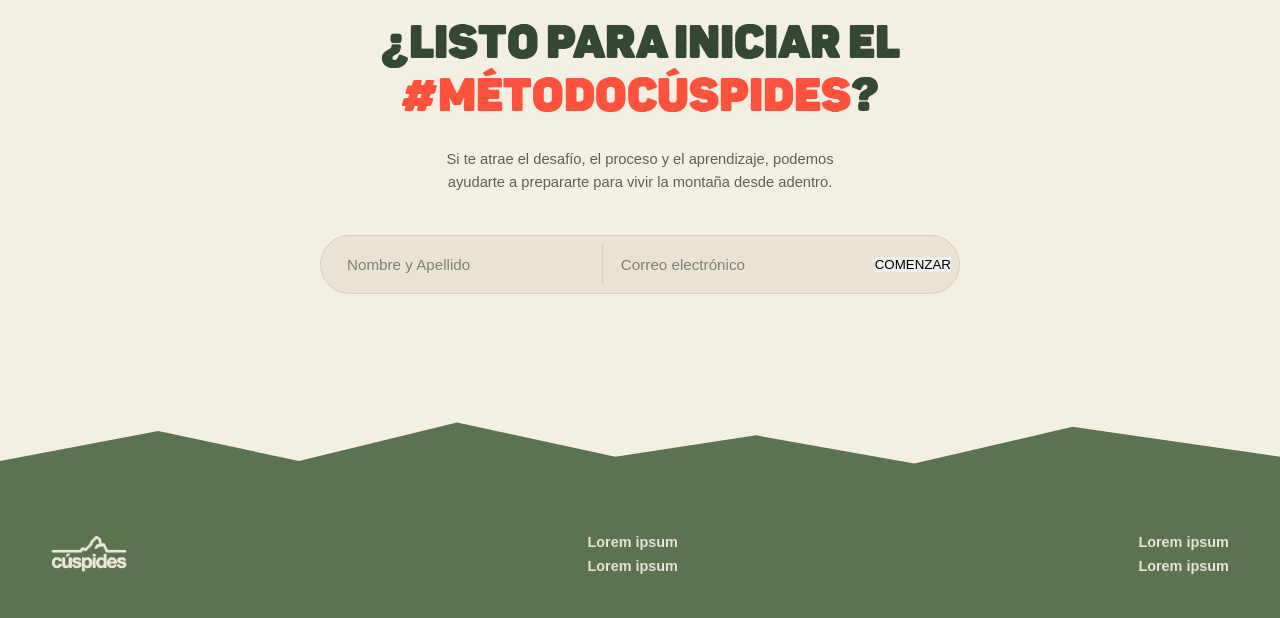
==== commit 8d8eaf58: "5" ====
--- a/index.html
+++ b/index.html
@@ -25,8 +25,7 @@
         <nav class="navbar__nav">
           <ul class="navbar__list">
             <li class="navbar__item"><a href="#" class="navbar__link">Quiénes somos</a></li>
-            <li class="navbar__item"><a href="#" class="navbar__link">Cursos</a></li>
-            <li class="navbar__item"><a href="#" class="navbar__link">Expediciones</a></li>
+<li><a href="detalle-habitar.html">Cursos</a></li>            <li class="navbar__item"><a href="#" class="navbar__link">Expediciones</a></li>
             <li class="navbar__item"><a href="#" class="navbar__link">Biblioteca Ui</a></li>
           </ul>
         </nav>
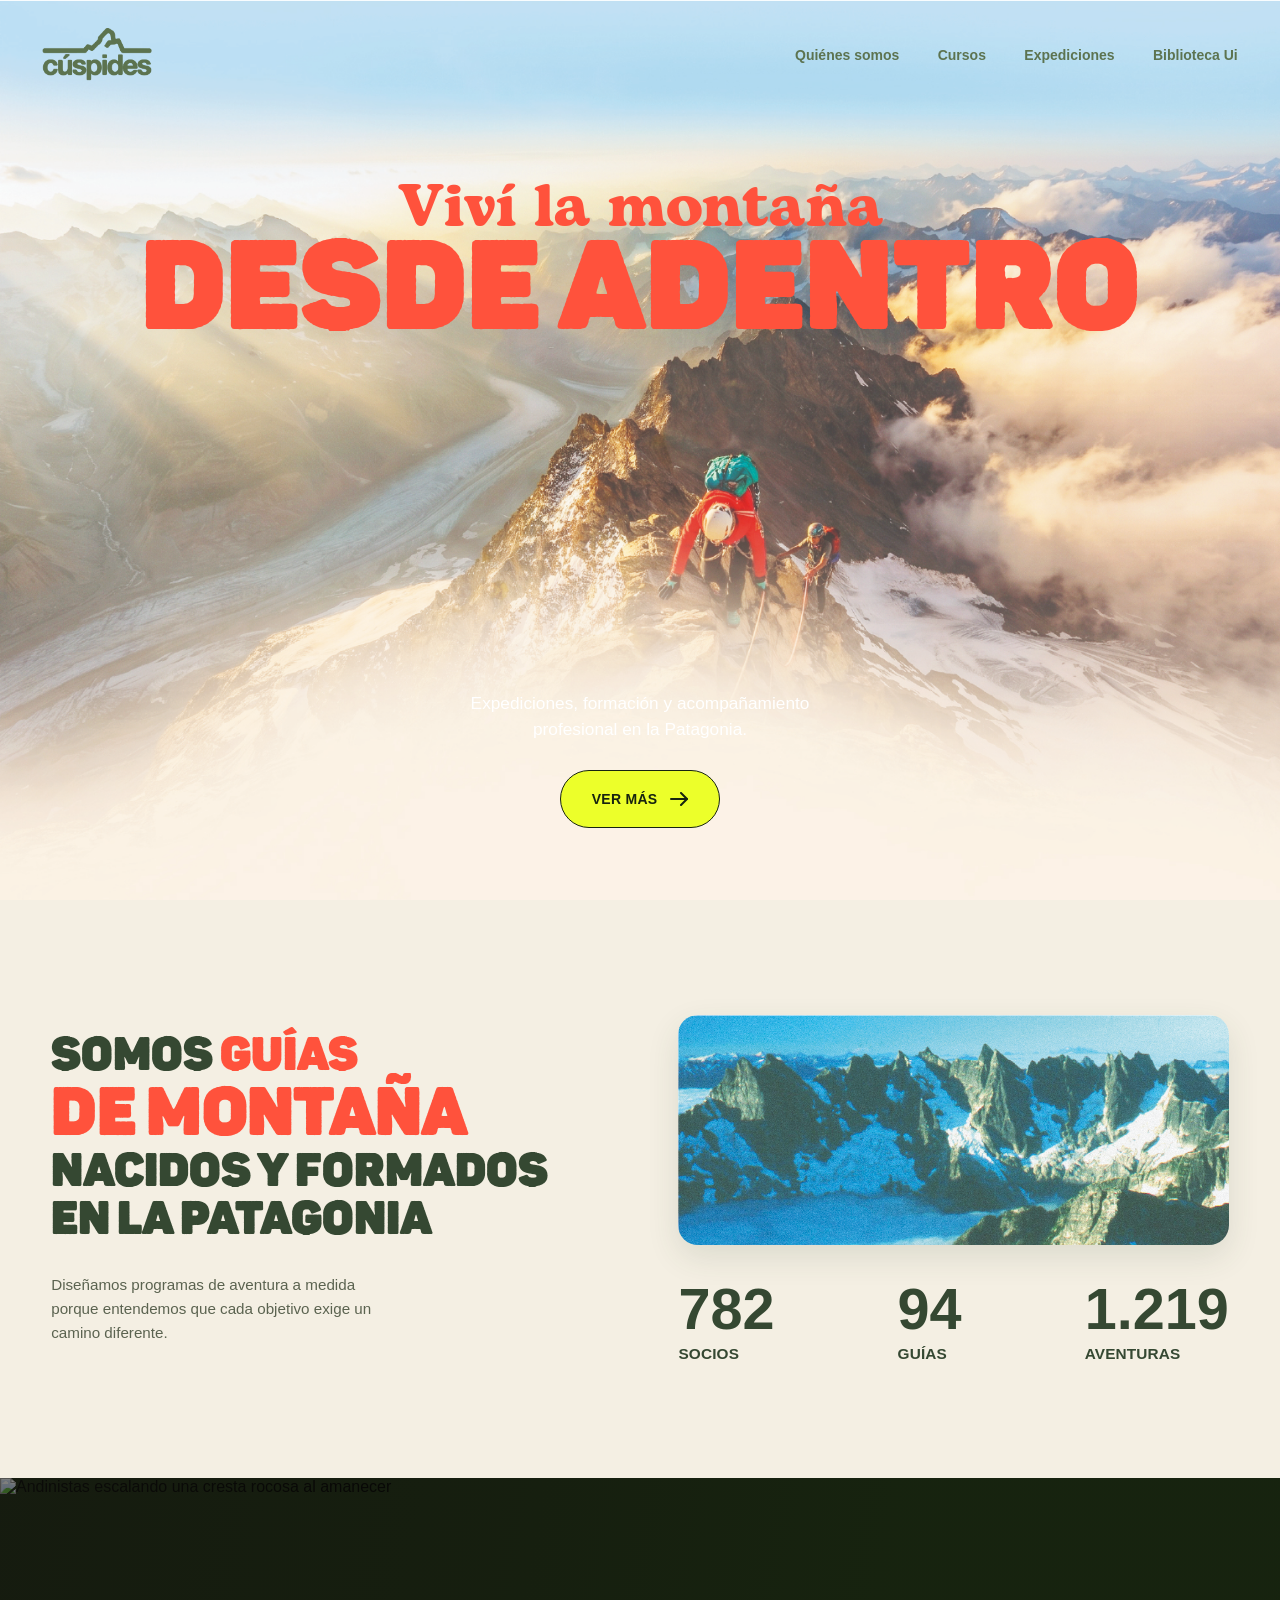
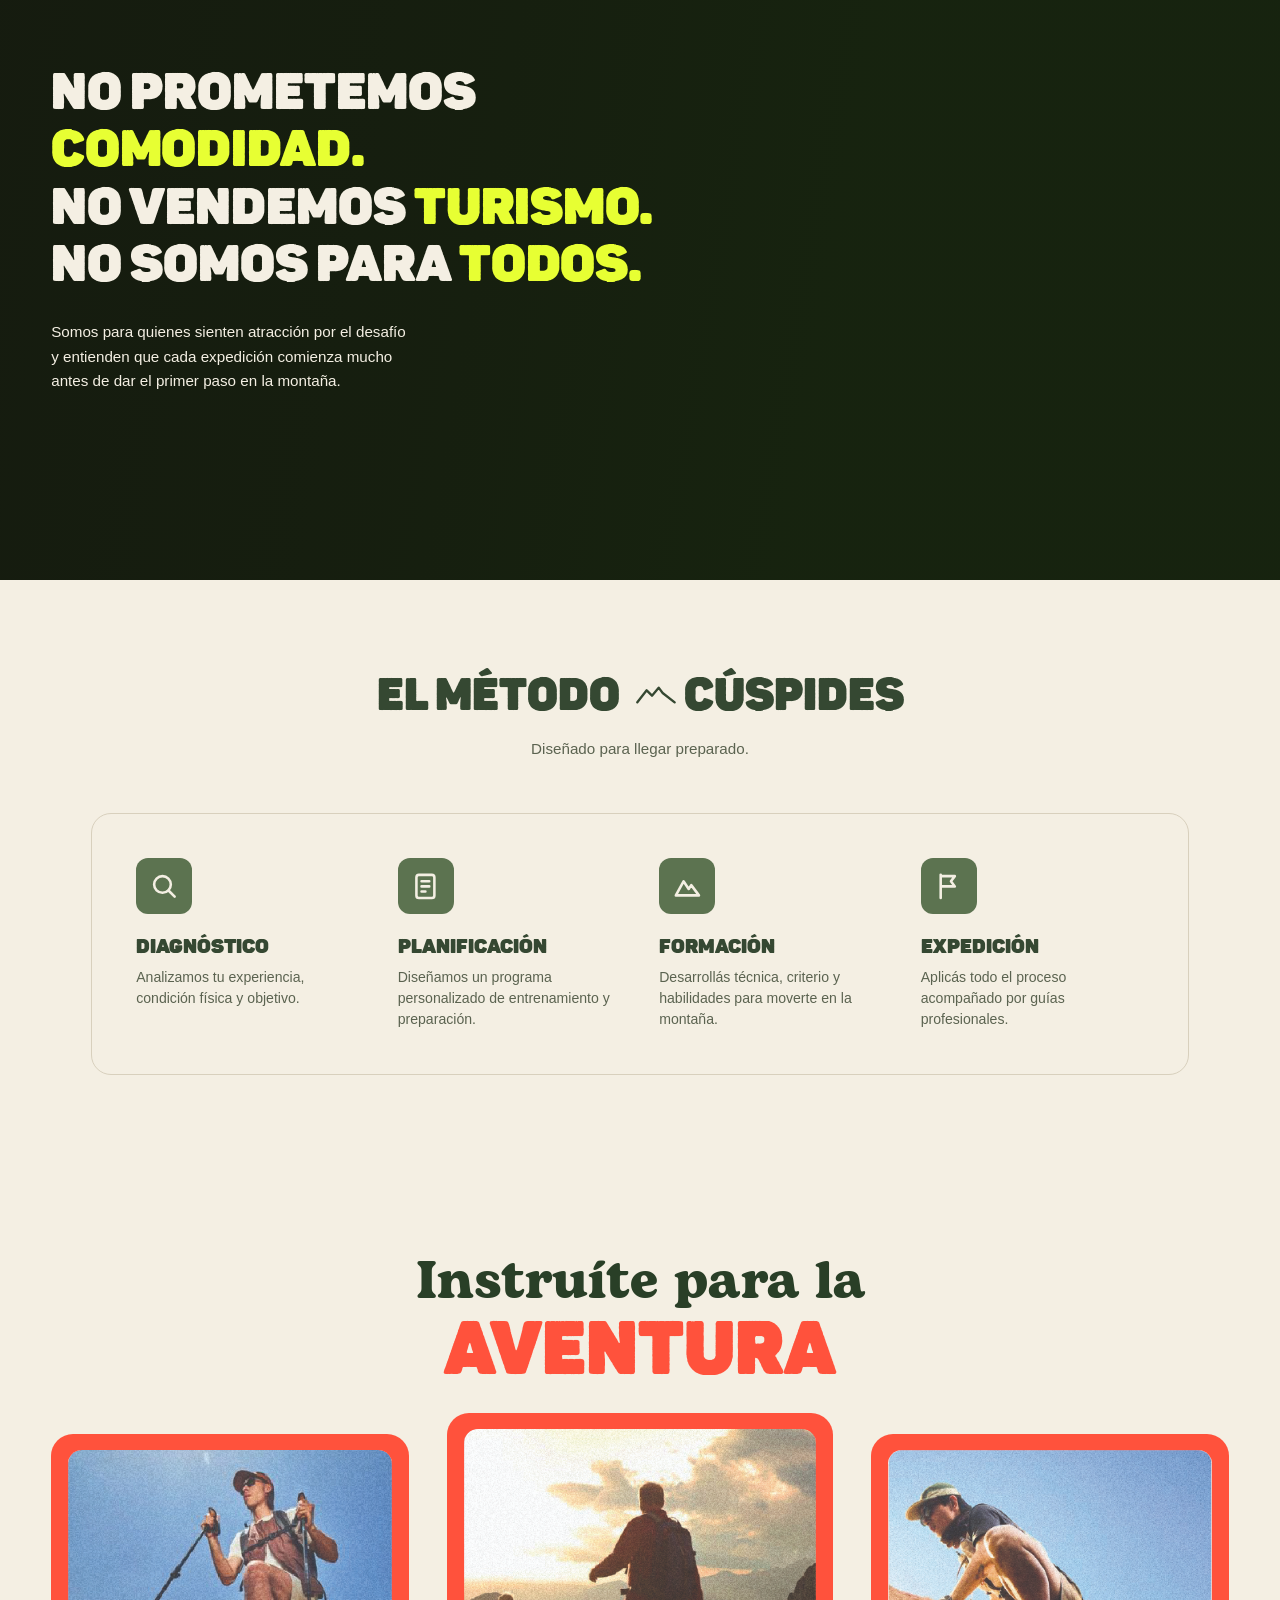
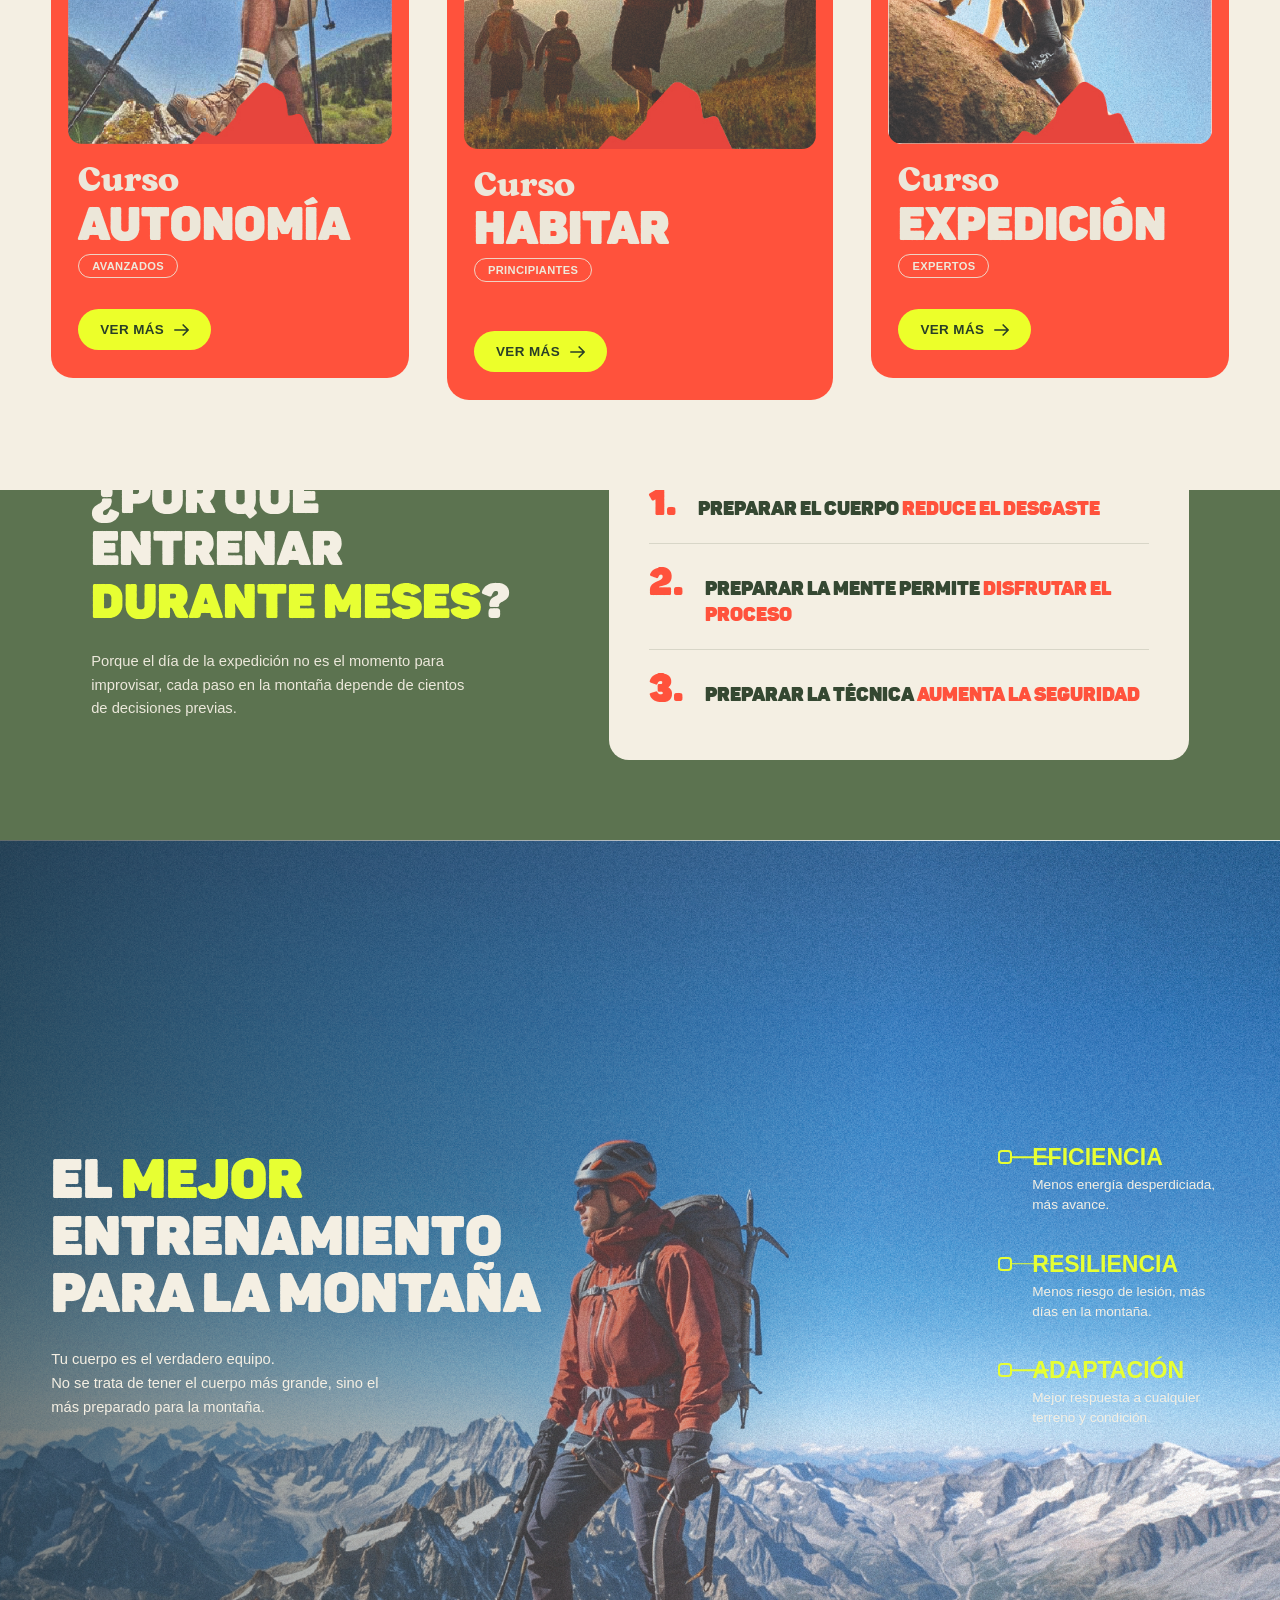
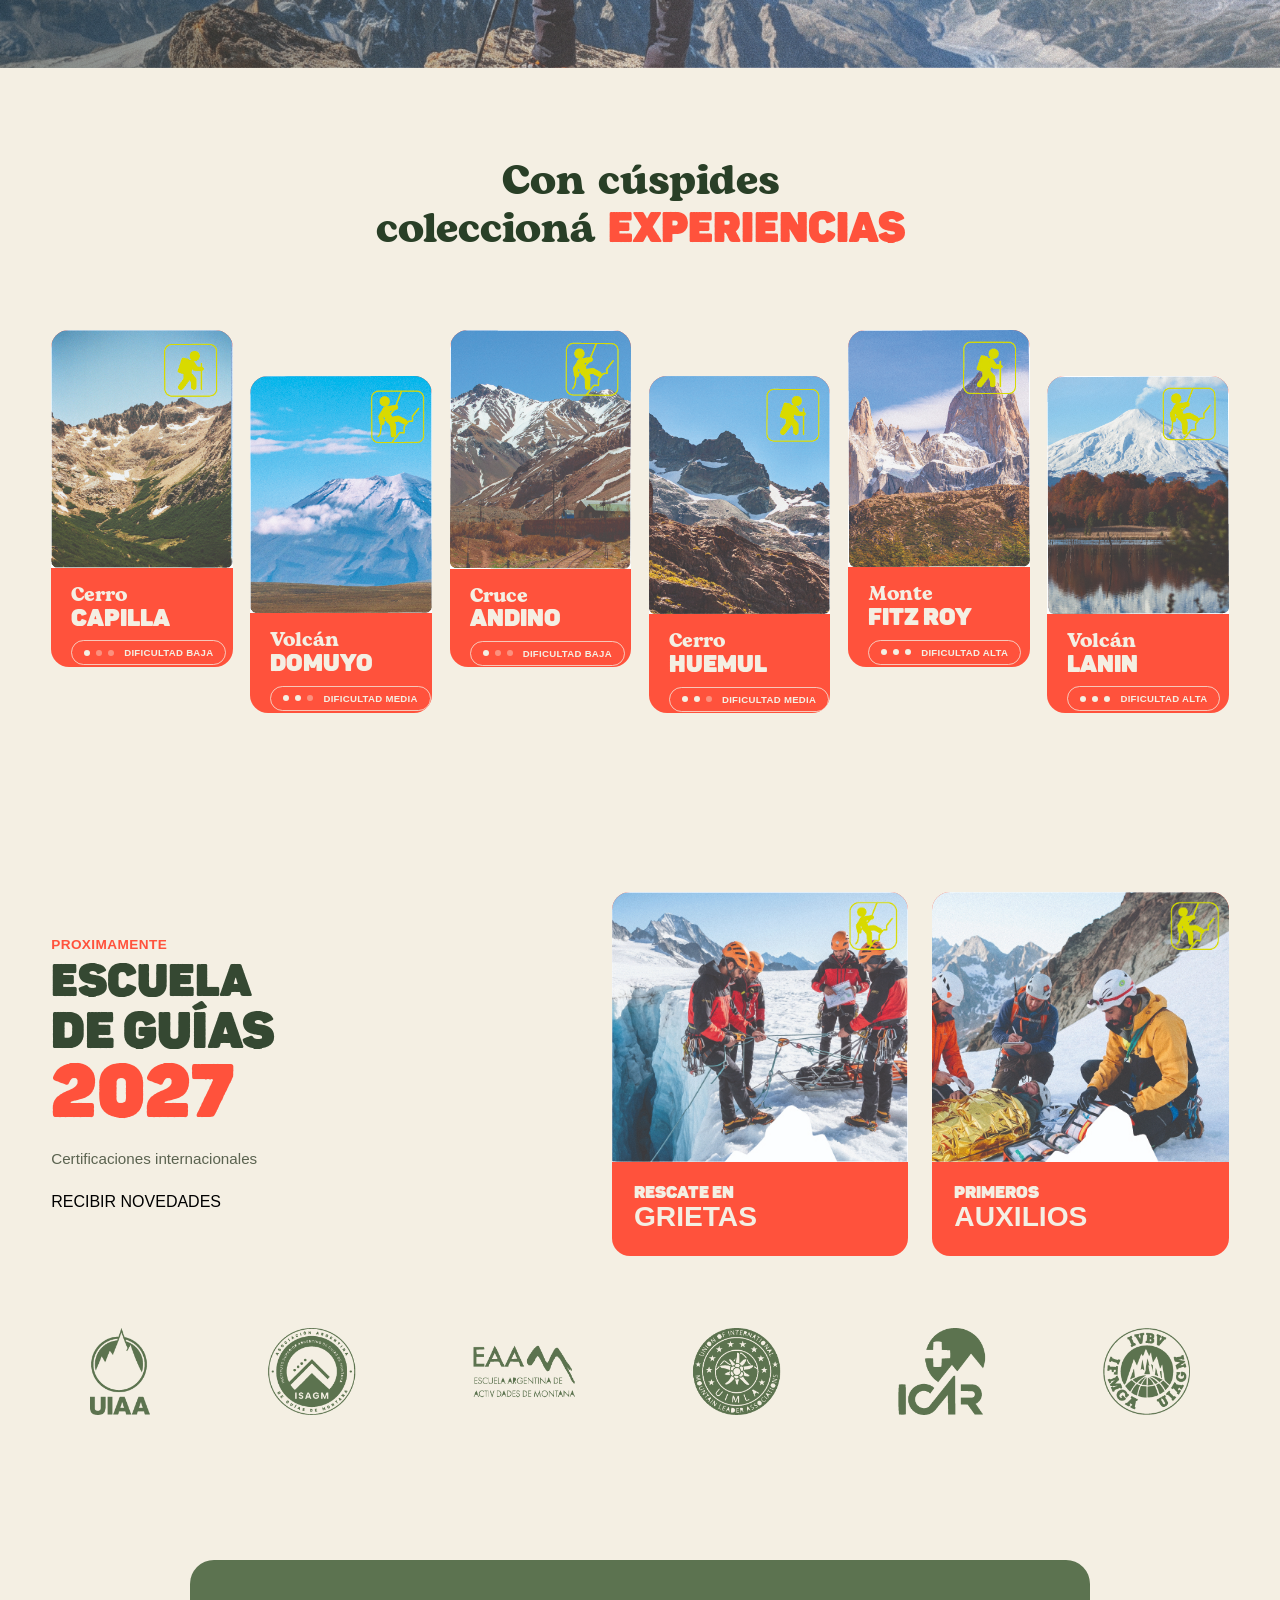
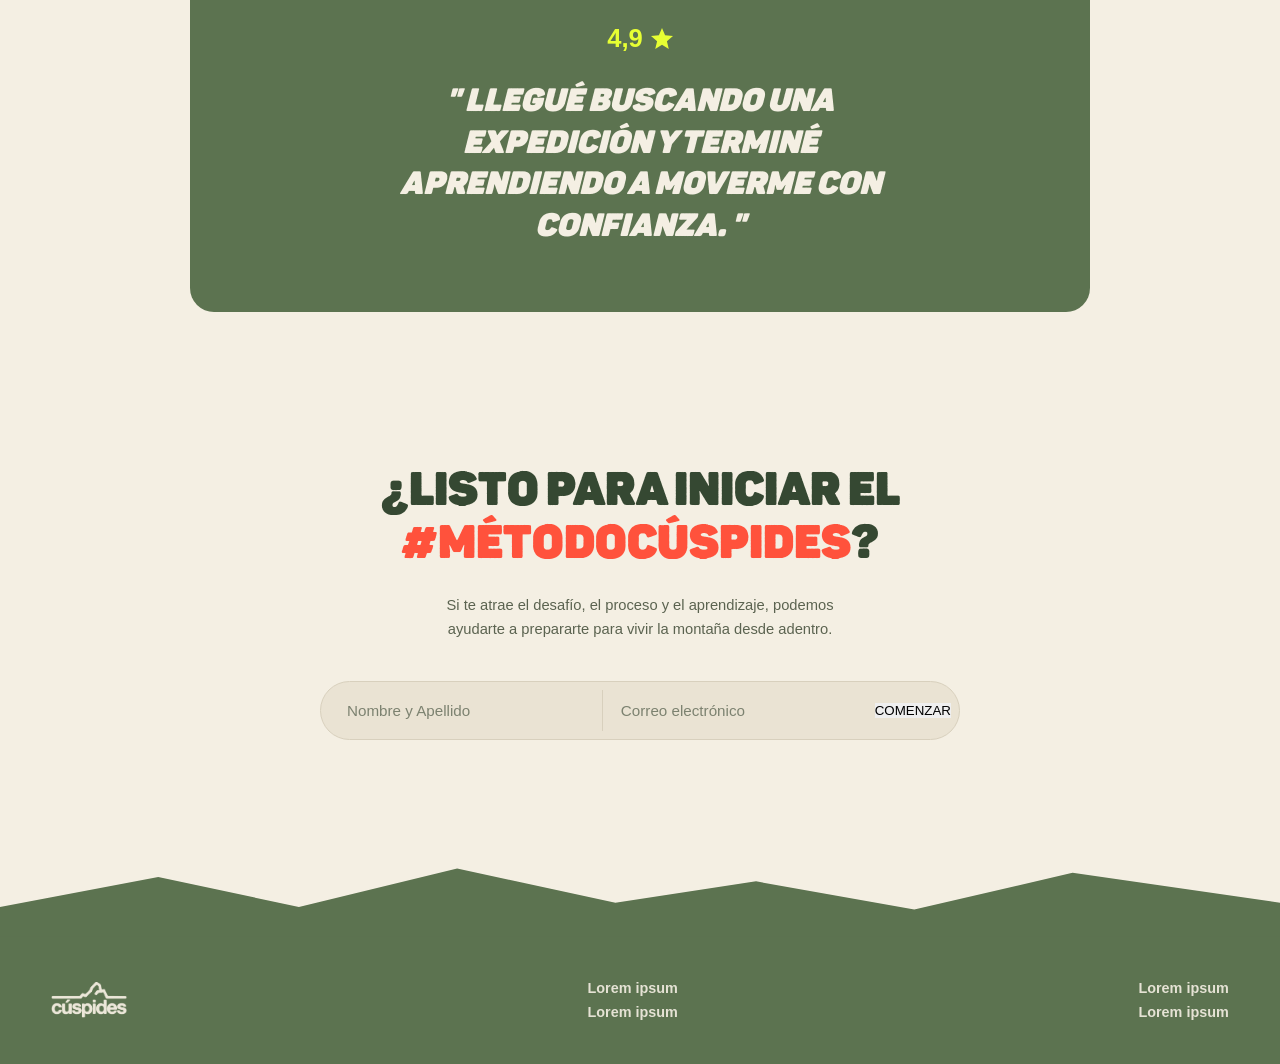
==== commit 13cdd320: "ultima clase" ====
--- a/index.html
+++ b/index.html
@@ -12,20 +12,21 @@
   <section class="hero">
     <div class="hero__pin">
 
-      <!-- Capa de fondo: montaña con cielo celeste -->
+      <!-- Capa de fondo: montaña con cielo celeste (única, estática) -->
       <div class="hero__bg hero__bg--back">
-        <img src="assets/home/heroatras.jpg" >
+        <img src="assets/home/heroatras.jpg" alt="Vista de la montaña con cielo despejado">
       </div>
 
       <!-- Navbar -->
       <header class="navbar">
         <a href="#" class="navbar__logo">
-          <img src="assets/home/logo1.png" alt="Cúspides">
+          <img src="assets/home/logo2.png" alt="Cúspides">
         </a>
         <nav class="navbar__nav">
           <ul class="navbar__list">
-            <li class="navbar__item"><a href="#" class="navbar__link">Quiénes somos</a></li>
-<li><a href="detalle-habitar.html">Cursos</a></li>            <li class="navbar__item"><a href="#" class="navbar__link">Expediciones</a></li>
+            <li class="navbar__item"><a href="#quienes-somos" class="navbar__link">Quiénes somos</a></li>
+            <li class="navbar__item"><a href="detalle-habitar.html" class="navbar__link">Cursos</a></li>
+            <li class="navbar__item"><a href="#" class="navbar__link">Expediciones</a></li>
             <li class="navbar__item"><a href="#" class="navbar__link">Biblioteca Ui</a></li>
           </ul>
         </nav>
@@ -37,17 +38,19 @@
           <span class="hero__title-line hero__title-line--script">Viví la montaña</span>
           <span class="hero__title-line hero__title-line--display">Desde adentro</span>
         </h1>
-        <p class="hero__subtitle">
-          Expediciones, formación y acompañamiento<br>
-          profesional en la Patagonia.
-        </p>
-        <a href="#" class="hero__button">
-          <span>Ver más</span>
-          <svg class="hero__button-icon" width="18" height="14" viewBox="0 0 18 14" fill="none" xmlns="http://www.w3.org/2000/svg">
-            <path d="M1 7H17" stroke="currentColor" stroke-width="2" stroke-linecap="round"/>
-            <path d="M11 1L17 7L11 13" stroke="currentColor" stroke-width="2" stroke-linecap="round" stroke-linejoin="round"/>
-          </svg>
-        </a>
+        <div class="hero__bottom">
+          <p class="hero__subtitle">
+            Expediciones, formación y acompañamiento<br>
+            profesional en la Patagonia.
+          </p>
+          <a href="#" class="hero__button">
+            <span>Ver más</span>
+            <svg class="hero__button-icon" width="18" height="14" viewBox="0 0 18 14" fill="none" xmlns="http://www.w3.org/2000/svg">
+              <path d="M1 7H17" stroke="currentColor" stroke-width="2" stroke-linecap="round"/>
+              <path d="M11 1L17 7L11 13" stroke="currentColor" stroke-width="2" stroke-linecap="round" stroke-linejoin="round"/>
+            </svg>
+          </a>
+        </div>
       </div>
 
      
@@ -133,61 +136,7 @@
      ============================================ -->
 <section class="method" id="metodo">
 
-  <!-- Ticker / marquee: se desplaza según el scroll -->
-  <div class="method__ticker" id="methodTicker" aria-hidden="true">
-    <div class="method__ticker-track" id="methodTickerTrack">
-      <span class="method__ticker-item">
-        <svg viewBox="0 0 60 34" class="method__ticker-icon"><path d="M2 26 L16 8 L24 16 L34 4 L40 12 L58 26" fill="none" stroke="currentColor" stroke-width="3.5" stroke-linecap="round" stroke-linejoin="round"/></svg>
-        cúspides
-      </span>
-      <span class="method__ticker-item">
-        <svg viewBox="0 0 60 34" class="method__ticker-icon"><path d="M2 26 L16 8 L24 16 L34 4 L40 12 L58 26" fill="none" stroke="currentColor" stroke-width="3.5" stroke-linecap="round" stroke-linejoin="round"/></svg>
-        cúspides
-      </span>
-      <span class="method__ticker-item">
-        <svg viewBox="0 0 60 34" class="method__ticker-icon"><path d="M2 26 L16 8 L24 16 L34 4 L40 12 L58 26" fill="none" stroke="currentColor" stroke-width="3.5" stroke-linecap="round" stroke-linejoin="round"/></svg>
-        cúspides
-      </span>
-      <span class="method__ticker-item">
-        <svg viewBox="0 0 60 34" class="method__ticker-icon"><path d="M2 26 L16 8 L24 16 L34 4 L40 12 L58 26" fill="none" stroke="currentColor" stroke-width="3.5" stroke-linecap="round" stroke-linejoin="round"/></svg>
-        cúspides
-      </span>
-      <span class="method__ticker-item">
-        <svg viewBox="0 0 60 34" class="method__ticker-icon"><path d="M2 26 L16 8 L24 16 L34 4 L40 12 L58 26" fill="none" stroke="currentColor" stroke-width="3.5" stroke-linecap="round" stroke-linejoin="round"/></svg>
-        cúspides
-      </span>
-      <span class="method__ticker-item">
-        <svg viewBox="0 0 60 34" class="method__ticker-icon"><path d="M2 26 L16 8 L24 16 L34 4 L40 12 L58 26" fill="none" stroke="currentColor" stroke-width="3.5" stroke-linecap="round" stroke-linejoin="round"/></svg>
-        cúspides
-      </span>
-      <!-- duplicado para loop infinito -->
-      <span class="method__ticker-item">
-        <svg viewBox="0 0 60 34" class="method__ticker-icon"><path d="M2 26 L16 8 L24 16 L34 4 L40 12 L58 26" fill="none" stroke="currentColor" stroke-width="3.5" stroke-linecap="round" stroke-linejoin="round"/></svg>
-        cúspides
-      </span>
-      <span class="method__ticker-item">
-        <svg viewBox="0 0 60 34" class="method__ticker-icon"><path d="M2 26 L16 8 L24 16 L34 4 L40 12 L58 26" fill="none" stroke="currentColor" stroke-width="3.5" stroke-linecap="round" stroke-linejoin="round"/></svg>
-        cúspides
-      </span>
-      <span class="method__ticker-item">
-        <svg viewBox="0 0 60 34" class="method__ticker-icon"><path d="M2 26 L16 8 L24 16 L34 4 L40 12 L58 26" fill="none" stroke="currentColor" stroke-width="3.5" stroke-linecap="round" stroke-linejoin="round"/></svg>
-        cúspides
-      </span>
-      <span class="method__ticker-item">
-        <svg viewBox="0 0 60 34" class="method__ticker-icon"><path d="M2 26 L16 8 L24 16 L34 4 L40 12 L58 26" fill="none" stroke="currentColor" stroke-width="3.5" stroke-linecap="round" stroke-linejoin="round"/></svg>
-        cúspides
-      </span>
-      <span class="method__ticker-item">
-        <svg viewBox="0 0 60 34" class="method__ticker-icon"><path d="M2 26 L16 8 L24 16 L34 4 L40 12 L58 26" fill="none" stroke="currentColor" stroke-width="3.5" stroke-linecap="round" stroke-linejoin="round"/></svg>
-        cúspides
-      </span>
-      <span class="method__ticker-item">
-        <svg viewBox="0 0 60 34" class="method__ticker-icon"><path d="M2 26 L16 8 L24 16 L34 4 L40 12 L58 26" fill="none" stroke="currentColor" stroke-width="3.5" stroke-linecap="round" stroke-linejoin="round"/></svg>
-        cúspides
-      </span>
-    </div>
-  </div>
-
+ 
   <div class="method__body">
     <h2 class="method__title">
       El método
@@ -261,12 +210,12 @@
               <p class="course-card__eyebrow">Curso</p>
               <h3 class="course-card__name">AUTONOMÍA</h3>
               <span class="course-card__level">Avanzados</span>
-              <span class="btn btn--primary course-card__cta">
+              <a href="detalle-autonomia.html" class="btn btn--primary course-card__cta">
                 VER MÁS
                 <svg class="btn__arrow" width="18" height="14" viewBox="0 0 18 14" fill="none" xmlns="http://www.w3.org/2000/svg" aria-hidden="true">
                   <path d="M1 7H17M17 7L11 1M17 7L11 13" stroke="currentColor" stroke-width="2" stroke-linecap="round" stroke-linejoin="round"/>
                 </svg>
-              </span>
+              </a>
             </div>
           </div>
 
@@ -305,12 +254,12 @@
                 <p class="course-card__eyebrow">Curso</p>
                 <h3 class="course-card__name">AUTONOMÍA</h3>
                 <span class="course-card__level">Avanzados</span>
-                <span class="btn btn--primary course-card__cta">
+                <a href="detalle-autonomia.html" class="btn btn--primary course-card__cta">
                   VER MÁS
                   <svg class="btn__arrow" width="18" height="14" viewBox="0 0 18 14" fill="none" xmlns="http://www.w3.org/2000/svg" aria-hidden="true">
                     <path d="M1 7H17M17 7L11 1M17 7L11 13" stroke="currentColor" stroke-width="2" stroke-linecap="round" stroke-linejoin="round"/>
                   </svg>
-                </span>
+                </a>
               </div>
 
             </div>
@@ -331,12 +280,12 @@
               <p class="course-card__eyebrow">Curso</p>
               <h3 class="course-card__name">HABITAR</h3>
               <span class="course-card__level">Principiantes</span>
-              <span class="btn btn--primary course-card__cta">
+              <a href="detalle-habitar.html" class="btn btn--primary course-card__cta">
                 VER MÁS
                 <svg class="btn__arrow" width="18" height="14" viewBox="0 0 18 14" fill="none" xmlns="http://www.w3.org/2000/svg" aria-hidden="true">
                   <path d="M1 7H17M17 7L11 1M17 7L11 13" stroke="currentColor" stroke-width="2" stroke-linecap="round" stroke-linejoin="round"/>
                 </svg>
-              </span>
+              </a>
             </div>
           </div>
 
@@ -375,12 +324,12 @@
                 <p class="course-card__eyebrow">Curso</p>
                 <h3 class="course-card__name">HABITAR</h3>
                 <span class="course-card__level">Principiantes</span>
-                <span class="btn btn--primary course-card__cta">
+                <a href="detalle-habitar.html" class="btn btn--primary course-card__cta">
                   VER MÁS
                   <svg class="btn__arrow" width="18" height="14" viewBox="0 0 18 14" fill="none" xmlns="http://www.w3.org/2000/svg" aria-hidden="true">
                     <path d="M1 7H17M17 7L11 1M17 7L11 13" stroke="currentColor" stroke-width="2" stroke-linecap="round" stroke-linejoin="round"/>
                   </svg>
-                </span>
+                </a>
               </div>
 
             </div>
@@ -401,12 +350,12 @@
               <p class="course-card__eyebrow">Curso</p>
               <h3 class="course-card__name">EXPEDICIÓN</h3>
               <span class="course-card__level">Expertos</span>
-              <span class="btn btn--primary course-card__cta">
+              <a href="detalle-expedicion.html" class="btn btn--primary course-card__cta">
                 VER MÁS
                 <svg class="btn__arrow" width="18" height="14" viewBox="0 0 18 14" fill="none" xmlns="http://www.w3.org/2000/svg" aria-hidden="true">
                   <path d="M1 7H17M17 7L11 1M17 7L11 13" stroke="currentColor" stroke-width="2" stroke-linecap="round" stroke-linejoin="round"/>
                 </svg>
-              </span>
+              </a>
             </div>
           </div>
 
@@ -445,12 +394,12 @@
                 <p class="course-card__eyebrow">Curso</p>
                 <h3 class="course-card__name">EXPEDICIÓN</h3>
                 <span class="course-card__level">Expertos</span>
-                <span class="btn btn--primary course-card__cta">
+                <a href="detalle-expedicion.html" class="btn btn--primary course-card__cta">
                   VER MÁS
                   <svg class="btn__arrow" width="18" height="14" viewBox="0 0 18 14" fill="none" xmlns="http://www.w3.org/2000/svg" aria-hidden="true">
                     <path d="M1 7H17M17 7L11 1M17 7L11 13" stroke="currentColor" stroke-width="2" stroke-linecap="round" stroke-linejoin="round"/>
                   </svg>
-                </span>
+                </a>
               </div>
 
             </div>
@@ -462,6 +411,9 @@
     </div>
   </div>
 </section>
+
+
+
 
 <!-- ============================================
      SECTION 5 — ¿POR QUÉ ENTRENAR DURANTE MESES?
@@ -605,12 +557,12 @@
                 Ascensión semi-técnica con pernocte en refugio de montaña,
                 navegación por el lago Nahuel Huapi, vistas increíbles cada día.
               </p>
-              <span class="btn btn--primary exp-card__cta">
+              <a href="detalle-cerro-capilla.html" class="btn btn--primary exp-card__cta">
                 VER MÁS
                 <svg class="btn__arrow" width="18" height="14" viewBox="0 0 18 14" fill="none" xmlns="http://www.w3.org/2000/svg" aria-hidden="true">
                   <path d="M1 7H17M17 7L11 1M17 7L11 13" stroke="currentColor" stroke-width="2" stroke-linecap="round" stroke-linejoin="round"/>
                 </svg>
-              </span>
+              </a>
             </div>
           </div>
         </div>
@@ -647,12 +599,12 @@
                 Expedición de Alta Montaña, campamentos de altura, baños
                 termales, cultura local.
               </p>
-              <span class="btn btn--primary exp-card__cta">
+              <a href="detalle-volcan-domuyo.html" class="btn btn--primary exp-card__cta">
                 VER MÁS
                 <svg class="btn__arrow" width="18" height="14" viewBox="0 0 18 14" fill="none" xmlns="http://www.w3.org/2000/svg" aria-hidden="true">
                   <path d="M1 7H17M17 7L11 1M17 7L11 13" stroke="currentColor" stroke-width="2" stroke-linecap="round" stroke-linejoin="round"/>
                 </svg>
-              </span>
+              </a>
             </div>
           </div>
         </div>
@@ -689,12 +641,12 @@
                 Travesía de senderismo de montaña con pernocte en carpa,
                 cruce de ríos, visita a pobladores rurales, Selva Valdiviana.
               </p>
-              <span class="btn btn--primary exp-card__cta">
+              <a href="detalle-cruce-andino.html" class="btn btn--primary exp-card__cta">
                 VER MÁS
                 <svg class="btn__arrow" width="18" height="14" viewBox="0 0 18 14" fill="none" xmlns="http://www.w3.org/2000/svg" aria-hidden="true">
                   <path d="M1 7H17M17 7L11 1M17 7L11 13" stroke="currentColor" stroke-width="2" stroke-linecap="round" stroke-linejoin="round"/>
                 </svg>
-              </span>
+              </a>
             </div>
           </div>
         </div>
@@ -731,12 +683,12 @@
                 Travesía técnica de montaña. Ideal para montañistas con
                 experiencia en trekking exigente.
               </p>
-              <span class="btn btn--primary exp-card__cta">
+              <a href="detalle-cerro-huemul.html" class="btn btn--primary exp-card__cta">
                 VER MÁS
                 <svg class="btn__arrow" width="18" height="14" viewBox="0 0 18 14" fill="none" xmlns="http://www.w3.org/2000/svg" aria-hidden="true">
                   <path d="M1 7H17M17 7L11 1M17 7L11 13" stroke="currentColor" stroke-width="2" stroke-linecap="round" stroke-linejoin="round"/>
                 </svg>
-              </span>
+              </a>
             </div>
           </div>
         </div>
@@ -773,12 +725,12 @@
                 Trekking de montaña y la vista más icónica del macizo Fitz
                 Roy. Recorrido físicamente exigente con fuerte desnivel final.
               </p>
-              <span class="btn btn--primary exp-card__cta">
+              <a href="detalle-monte-fitzroy.html" class="btn btn--primary exp-card__cta">
                 VER MÁS
                 <svg class="btn__arrow" width="18" height="14" viewBox="0 0 18 14" fill="none" xmlns="http://www.w3.org/2000/svg" aria-hidden="true">
                   <path d="M1 7H17M17 7L11 1M17 7L11 13" stroke="currentColor" stroke-width="2" stroke-linecap="round" stroke-linejoin="round"/>
                 </svg>
-              </span>
+              </a>
             </div>
           </div>
         </div>
@@ -815,12 +767,12 @@
                 Ascensión de alta montaña al volcán más emblemático del norte
                 patagónico. Requiere muy buena condición física.
               </p>
-              <span class="btn btn--primary exp-card__cta">
+              <a href="detalle-volcan-lanin.html" class="btn btn--primary exp-card__cta">
                 VER MÁS
                 <svg class="btn__arrow" width="18" height="14" viewBox="0 0 18 14" fill="none" xmlns="http://www.w3.org/2000/svg" aria-hidden="true">
                   <path d="M1 7H17M17 7L11 1M17 7L11 13" stroke="currentColor" stroke-width="2" stroke-linecap="round" stroke-linejoin="round"/>
                 </svg>
-              </span>
+              </a>
             </div>
           </div>
         </div>
@@ -959,7 +911,6 @@
   <script src="section-3.js"></script>
   <script src="section-4.js"></script>
 <script src="section-7.js"></script>
-<script src="section-10.js"></script>
 </body>
 </html>
 
--- a/css/style.css
+++ b/css/style.css
@@ -33,6 +33,8 @@
   --color-lime: #ECFF2A;
   --color-white: #FFFFFF;
   --color-dark: #17240F;
+  --color-green: #5C7350;
+  --color-fucsia: #FF2E9A;
 
   --font-display: 'Bogart', sans-serif;
   --font-script: 'Panton Rust', sans-serif;
@@ -40,8 +42,6 @@
 
   --nav-padding-x: clamp(24px, 3.3vw, 64px);
   --nav-padding-y: clamp(20px, 2.2vw, 42px);
-
-  --hero-scroll-distance: 90vh; /* espacio extra que se scrollea para tapar el título */
 }
 
 /* ---------- Reset básico ---------- */
@@ -81,18 +81,17 @@
 
 .hero {
   position: relative;
-  height: calc(100vh + var(--hero-scroll-distance));
+  height: 100vh;
 }
 
 .hero__pin {
-  position: sticky;
-  top: 0;
-  height: 100vh;
+  position: relative;
+  height: 100%;
   width: 100%;
   overflow: hidden;
 }
 
-/* ---------- Capas de imagen (fondo / frente) ---------- */
+/* ---------- Capa de imagen de fondo (única, estática) ---------- */
 .hero__bg {
   position: absolute;
   inset: 0;
@@ -106,18 +105,6 @@
   height: 100%;
   object-fit: cover;
   object-position: center;
-}
-
-.hero__bg--back {
-  z-index: 1;
-}
-
-/* La capa "adelante" arranca fuera de pantalla (abajo) y se desliza hacia
-   arriba con el scroll, tapando el título progresivamente. */
-.hero__bg--front {
-  z-index: 3;
-  transform: translateY(100%);
-  will-change: transform;
 }
 
 /* ---------- Navbar ---------- */
@@ -148,14 +135,17 @@
   font-family: var(--font-body);
   font-weight: 600;
   font-size: clamp(14px, 1vw, 18px);
-  color: var(--color-white);
+  color: var(--color-green);
   white-space: nowrap;
-  transition: opacity 0.25s ease;
+  text-decoration: none;
+  text-underline-offset: 4px;
+  transition: color 0.25s ease;
 }
 
 .navbar__link:hover,
 .navbar__link:focus-visible {
-  opacity: 0.7;
+  color: var(--color-fucsia);
+  text-decoration: underline;
 }
 
 /* ---------- Contenido central ---------- */
@@ -166,10 +156,9 @@
   display: flex;
   flex-direction: column;
   align-items: center;
-  justify-content: center;
+  justify-content: flex-start;
   text-align: center;
-  padding: 0 clamp(16px, 4vw, 40px);
-  gap: clamp(28px, 5vh, 56px);
+  padding: clamp(140px, 20vh, 240px) clamp(16px, 4vw, 40px) 0;
 }
 
 .hero__title {
@@ -198,6 +187,16 @@
   line-height: 0.92;
 }
 
+/* Agrupa subtítulo + botón y los empuja hacia abajo del hero */
+.hero__bottom {
+  margin-top: auto;
+  display: flex;
+  flex-direction: column;
+  align-items: center;
+  gap: clamp(20px, 3vh, 32px);
+  padding-bottom: clamp(48px, 8vh, 96px);
+}
+
 .hero__subtitle {
   font-family: var(--font-body);
   font-weight: 400;
@@ -247,16 +246,16 @@
 /* Tablet horizontal */
 @media (max-width: 1024px) {
   .hero__content {
-    gap: clamp(22px, 4vh, 40px);
+    padding-top: clamp(110px, 16vh, 180px);
+  }
+
+  .hero__bottom {
+    gap: clamp(16px, 3vh, 28px);
   }
 }
 
 /* Tablet vertical */
 @media (max-width: 768px) {
-  :root {
-    --hero-scroll-distance: 70vh;
-  }
-
   .navbar {
     flex-direction: row;
     align-items: center;
@@ -290,10 +289,6 @@
 
 /* Mobile grande */
 @media (max-width: 480px) {
-  :root {
-    --hero-scroll-distance: 55vh;
-  }
-
   .navbar__list {
     gap: 10px;
   }
@@ -723,8 +718,8 @@
 
 /* ============================================
    SECTION 4 — CURSOS (cards con flip)
-   (usa variables globales: --font-script, --font-block, --font-body,
-   --color-red, --color-yellow, --color-cream, --container-pad, .btn)
+   (usa variables globales: --font-display, --font-script, --font-body,
+   --color-red, --color-lime, --color-cream, --color-dark, .btn)
    ============================================ */
 
 .courses {
@@ -737,26 +732,54 @@
   margin: 0 auto;
 }
 
+.courses__eyebrow {
+  margin: 0 0 4px;
+  text-align: center;
+  font-family: var(--font-body);
+  font-weight: 700;
+  letter-spacing: 0.14em;
+  text-transform: uppercase;
+  font-size: clamp(0.72rem, 1.55vw, 0.95rem);
+  color: #293F27;
+}
+
 .courses__title {
-  margin: 0 0 clamp(28px, 4vw, 48px);
+  margin: 0 0 clamp(16px, 2vw, 24px);
+  font-family: var(--font-display);
+  font-weight: 400;
+  color: #293F27;
+  font-size: clamp(1.7rem, 4.5vw, 3.3rem);
+  text-align: center;
+  line-height: 1.1;
+}
+
+.courses__title-accent {
+  display: block;
   font-family: var(--font-script);
   font-weight: 700;
-  color: #354832;
-  font-size: clamp(1.8rem, 3.4vw, 2.6rem);
+  text-transform: uppercase;
+  color: var(--color-red, #ff523c);
+  font-size: clamp(2.4rem, 5.9vw, 4.6rem);
+  line-height: 1;
+  margin-top: 4px;
+}
+
+.courses__subtitle {
+  max-width: 640px;
+  margin: 0 auto clamp(36px, 5vw, 64px);
   text-align: center;
-}
-
-.courses__title-accent {
-  font-family: var(--font-block);
-  font-weight: 800;
-  text-transform: uppercase;
-  color: var(--color-red, #ff4e3a);
+  font-family: var(--font-body);
+  font-weight: 400;
+  font-size: clamp(0.92rem, 1.55vw, 1.15rem);
+  line-height: 1.5;
+  color: #293F27;
 }
 
 .courses__grid {
   display: grid;
-  grid-template-columns: repeat(3, 1fr);
-  gap: clamp(20px, 2.4vw, 32px);
+  grid-template-columns: 1fr 1.08fr 1fr;
+  align-items: center;
+  gap: clamp(20px, 3vw, 42px);
 }
 
 /* ---------- Card / flip mechanics ---------- */
@@ -767,16 +790,22 @@
   border-radius: 22px;
 }
 .course-card:focus-visible .course-card__inner {
-  box-shadow: 0 0 0 3px #354832;
+  box-shadow: 0 0 0 3px #293F27;
   border-radius: 22px;
 }
 
 .course-card__inner {
   position: relative;
   width: 100%;
-  min-height: clamp(400px, 42vw, 480px);
+  aspect-ratio: 406 / 618;
   transform-style: preserve-3d;
   transition: transform 0.7s cubic-bezier(0.4, 0.15, 0.2, 1);
+}
+
+/* La card del medio ("El más elegido") es ~8% más ancha/alta y queda
+   centrada verticalmente con las otras dos, por eso sobresale arriba y abajo */
+.course-card--featured .course-card__inner {
+  aspect-ratio: 438 / 678;
 }
 
 .course-card.is-flipped .course-card__inner {
@@ -796,13 +825,35 @@
 
 /* ---------- Front ---------- */
 .course-card__face--front {
-  background: var(--color-red, #ff4e3a);
+  background: var(--color-red, #ff523c);
+  padding: clamp(10px, 1.8vw, 16px) clamp(11px, 2vw, 17px) 0;
+  overflow: visible;
+}
+
+.course-card__badge {
+  position: absolute;
+  top: 0;
+  right: clamp(14px, 2.4vw, 22px);
+  transform: translateY(-50%);
+  z-index: 3;
+  background: #293F27;
+  color: var(--color-lime, #ecff2a);
+  font-family: var(--font-body);
+  font-weight: 700;
+  text-transform: uppercase;
+  letter-spacing: 0.04em;
+  font-size: clamp(0.62rem, 0.95vw, 0.78rem);
+  padding: clamp(6px, 0.9vw, 9px) clamp(12px, 1.8vw, 18px);
+  border-radius: 999px;
+  white-space: nowrap;
 }
 
 .course-card__photo {
   position: relative;
   width: 100%;
   aspect-ratio: 407 / 370;
+  border-radius: 14px;
+  overflow: hidden;
 }
 .course-card__photo img {
   width: 100%;
@@ -816,43 +867,93 @@
   display: flex;
   flex-direction: column;
   align-items: flex-start;
-  gap: 4px;
-  padding: clamp(16px, 2vw, 26px) clamp(20px, 2.4vw, 28px) clamp(22px, 2.6vw, 30px);
+  gap: 6px;
+  padding: clamp(14px, 1.8vw, 20px) clamp(6px, 1vw, 10px) clamp(20px, 2.4vw, 28px);
+}
+
+.course-card__front-top {
+  width: 100%;
+  display: flex;
+  align-items: center;
+  justify-content: space-between;
+  gap: 10px;
 }
 
 .course-card__eyebrow {
   margin: 0;
+  font-family: var(--font-display);
+  font-weight: 400;
+  color: #ece7d9;
+  font-size: clamp(1.3rem, 2.66vw, 2.1rem);
+  line-height: 1;
+}
+
+.course-card__level {
+  display: inline-flex;
+  align-items: center;
+  flex-shrink: 0;
+  border: 1.4px solid rgba(238, 233, 219, 0.85);
+  border-radius: 999px;
+  padding: 5px 13px;
+  font-family: var(--font-body);
+  font-weight: 700;
+  text-transform: uppercase;
+  letter-spacing: 0.03em;
+  font-size: clamp(0.6rem, 0.87vw, 0.72rem);
+  color: #eee9db;
+  white-space: nowrap;
+}
+
+.course-card__name {
+  margin: 0;
   font-family: var(--font-script);
   font-weight: 700;
-  color: #f4efe3;
-  font-size: clamp(1.2rem, 1.6vw, 1.5rem);
-}
-
-.course-card__name {
-  margin: 0;
-  font-family: var(--font-block);
-  font-weight: 800;
-  text-transform: uppercase;
-  color: #f4efe3;
-  font-size: clamp(1.8rem, 2.8vw, 2.4rem);
+  text-transform: uppercase;
+  color: #ece7d9;
+  font-size: clamp(1.7rem, 3.75vw, 2.9rem);
+  line-height: 0.95;
+}
+
+.course-card__price {
+  margin: 6px 0 4px;
+  font-family: var(--font-display);
+  font-weight: 400;
+  color: #293F27;
+  font-size: clamp(1.1rem, 2.1vw, 1.7rem);
   line-height: 1;
-}
-
-.course-card__level {
-  margin: 4px 0 clamp(12px, 1.6vw, 18px);
-  font-family: var(--font-body);
-  font-weight: 700;
-  text-transform: uppercase;
-  font-size: 0.78rem;
-  letter-spacing: 0.04em;
-  color: #f4efe3;
-  opacity: 0.9;
 }
 
 .course-card__cta {
   margin-top: auto;
   position: relative;
   z-index: 2;
+  display: inline-flex;
+  align-items: center;
+  gap: clamp(6px, 0.8vw, 10px);
+  background: var(--color-lime, #ecff2a);
+  color: #293F27;
+  font-family: var(--font-body);
+  font-weight: 700;
+  text-transform: uppercase;
+  letter-spacing: 0.03em;
+  font-size: clamp(0.72rem, 1.05vw, 0.88rem);
+  padding: clamp(9px, 1.15vw, 13px) clamp(16px, 2vw, 22px);
+  border-radius: 999px;
+  border: none;
+  text-decoration: none;
+  transition: transform 0.2s ease, box-shadow 0.2s ease;
+}
+
+.course-card__cta:hover,
+.course-card__cta:focus-visible {
+  transform: translateY(-2px);
+  box-shadow: 0 6px 14px rgba(0, 0, 0, 0.18);
+}
+
+.course-card__cta .btn__arrow {
+  flex-shrink: 0;
+  width: 15px;
+  height: 12px;
 }
 
 /* ---------- Back ---------- */
@@ -905,9 +1006,9 @@
   justify-content: center;
   width: clamp(30px, 3vw, 38px);
   height: clamp(30px, 3vw, 38px);
-  border: 1.6px solid var(--color-yellow, #e7ff33);
+  border: 1.6px solid var(--color-lime, #ecff2a);
   border-radius: 8px;
-  color: var(--color-yellow, #e7ff33);
+  color: var(--color-lime, #ecff2a);
   margin-bottom: 8px;
 }
 .course-card__back-icon svg { width: 60%; height: 60%; }
@@ -968,17 +1069,30 @@
   align-items: flex-start;
   gap: 4px;
 }
+
+.course-card__back-footer .course-card__eyebrow {
+  color: #f4efe3;
+  font-size: clamp(1rem, 1.6vw, 1.4rem);
+}
+.course-card__back-footer .course-card__level {
+  border-color: rgba(244, 239, 227, 0.6);
+  color: #f4efe3;
+  padding: 4px 12px;
+  margin-bottom: 4px;
+}
+.course-card__back-footer .course-card__name { color: #f4efe3; font-size: clamp(1.4rem, 2.2vw, 1.9rem); }
 
 /* ============================================
    RESPONSIVE
    ============================================ */
 @media (max-width: 1024px) {
   .courses__grid { grid-template-columns: repeat(2, 1fr); }
+  .course-card--featured { grid-column: span 2; max-width: 340px; margin: 0 auto; }
 }
 
 @media (max-width: 640px) {
   .courses__grid { grid-template-columns: 1fr; }
-  .course-card__inner { min-height: clamp(420px, 120vw, 520px); }
+  .course-card--featured { grid-column: auto; max-width: none; }
 }
 
 
@@ -1276,8 +1390,8 @@
 
 /* ============================================
    SECTION 7 — CON CÚSPIDES COLECCIONÁ EXPERIENCIAS
-   (usa variables globales: --font-script, --font-block, --font-body,
-   --color-red, --color-yellow, --color-cream, --container-pad, .btn)
+   (usa variables globales: --font-display, --font-script, --font-body,
+   --color-red, --color-lime, --color-cream, .btn)
    ============================================ */
 
 .experiences {
@@ -1291,26 +1405,33 @@
 }
 
 .experiences__title {
-  margin: 0 0 clamp(32px, 4.6vw, 52px);
+  margin: 0 0 clamp(48px, 6vw, 76px);
   text-align: center;
+  font-family: var(--font-display);
+  font-weight: 400;
+  color: #293F27;
+  font-size: clamp(1.7rem, 3.4vw, 2.6rem);
+  line-height: 1.15;
+}
+
+.experiences__title-accent {
   font-family: var(--font-script);
   font-weight: 700;
-  color: #354832;
-  font-size: clamp(1.8rem, 3.4vw, 2.6rem);
-  line-height: 1.15;
-}
-
-.experiences__title-accent {
-  font-family: var(--font-block);
-  font-weight: 800;
-  text-transform: uppercase;
-  color: var(--color-red, #ff4e3a);
+  text-transform: uppercase;
+  color: var(--color-red, #ff523c);
 }
 
 .experiences__grid {
   display: grid;
-  grid-template-columns: repeat(3, 1fr);
-  gap: clamp(18px, 2vw, 28px);
+  grid-template-columns: repeat(6, 1fr);
+  gap: clamp(10px, 1.4vw, 20px);
+  align-items: start;
+}
+
+/* Escalonado: las cards impares (Capilla, Andino, Fitz Roy) quedan más
+   arriba; las pares (Domuyo, Huemul, Lanín) caen ~13% de su propia altura */
+.exp-card:nth-child(even) {
+  margin-top: clamp(24px, 7.5vw, 46px);
 }
 
 /* ---------- Card / flip mechanics ---------- */
@@ -1321,14 +1442,14 @@
   border-radius: 18px;
 }
 .exp-card:focus-visible .exp-card__inner {
-  box-shadow: 0 0 0 3px #354832;
+  box-shadow: 0 0 0 3px #293F27;
   border-radius: 18px;
 }
 
 .exp-card__inner {
   position: relative;
   width: 100%;
-  min-height: clamp(360px, 32vw, 420px);
+  aspect-ratio: 332 / 617;
   transform-style: preserve-3d;
   transition: transform 0.7s cubic-bezier(0.4, 0.15, 0.2, 1);
 }
@@ -1350,7 +1471,7 @@
 
 /* ---------- Front ---------- */
 .exp-card__face--front {
-  background: var(--color-red, #ff4e3a);
+  background: var(--color-red, #ff523c);
 }
 
 .exp-card__photo {
@@ -1366,92 +1487,104 @@
 }
 
 .exp-card__front-body {
-  padding: clamp(14px, 1.8vw, 20px) clamp(16px, 2vw, 22px) clamp(18px, 2.2vw, 24px);
+  padding: clamp(12px, 1.6vw, 18px) clamp(14px, 1.8vw, 20px) clamp(16px, 2vw, 22px);
 }
 
 .exp-card__kind {
   margin: 0;
+  font-family: var(--font-display);
+  font-weight: 400;
+  color: #f4efe3;
+  font-size: clamp(0.9rem, 1.55vw, 1.35rem);
+  line-height: 1;
+}
+
+.exp-card__name {
+  margin: 2px 0 10px;
   font-family: var(--font-script);
   font-weight: 700;
-  color: #f4efe3;
-  font-size: clamp(0.95rem, 1.2vw, 1.1rem);
-}
-
-.exp-card__name {
-  margin: 0 0 8px;
-  font-family: var(--font-block);
-  font-weight: 800;
-  text-transform: uppercase;
-  color: #f4efe3;
-  font-size: clamp(1.3rem, 1.9vw, 1.6rem);
-  line-height: 1;
+  text-transform: uppercase;
+  color: #f4efe3;
+  font-size: clamp(1.1rem, 1.85vw, 1.6rem);
+  line-height: 0.95;
 }
 
 .exp-card__difficulty {
   display: flex;
   align-items: center;
   gap: 6px;
+  border: 1.3px solid rgba(244, 239, 227, 0.75);
+  border-radius: 999px;
+  padding: 6px 12px;
+  width: fit-content;
 }
 
 .exp-card__dot {
-  width: 8px;
-  height: 8px;
+  width: 6px;
+  height: 6px;
   border-radius: 50%;
-  background: rgba(244, 239, 227, 0.35);
+  background: rgba(244, 239, 227, 0.4);
+  flex-shrink: 0;
 }
 .exp-card__dot.is-filled {
   background: #f4efe3;
 }
 
 .exp-card__difficulty-label {
-  margin: 0 0 0 6px;
-  font-family: var(--font-body);
-  font-weight: 700;
-  text-transform: uppercase;
-  font-size: 0.66rem;
+  margin: 0 0 0 4px;
+  font-family: var(--font-body);
+  font-weight: 700;
+  text-transform: uppercase;
+  font-size: 0.6rem;
   letter-spacing: 0.03em;
   color: #f4efe3;
-  opacity: 0.85;
+  white-space: nowrap;
 }
 
 /* ---------- Back ---------- */
 .exp-card__face--back {
-  background: var(--color-red, #ff4e3a);
+  background: var(--color-cream, #f4efe3);
   transform: rotateY(180deg);
 }
 
 .exp-card__back-body {
-  padding: clamp(20px, 2.4vw, 28px);
+  padding: clamp(16px, 2vw, 24px);
   display: flex;
   flex-direction: column;
   height: 100%;
 }
 
-.exp-card__back-body .exp-card__kind { opacity: 0.9; }
-.exp-card__back-body .exp-card__name { margin-bottom: clamp(12px, 1.6vw, 18px); }
+.exp-card__back-body .exp-card__kind {
+  color: #293F27;
+  opacity: 0.85;
+}
+.exp-card__back-body .exp-card__name {
+  color: var(--color-red, #ff523c);
+  margin-bottom: clamp(10px, 1.4vw, 16px);
+}
 
 .exp-card__meta {
-  margin: 0 0 clamp(12px, 1.6vw, 18px);
+  margin: 0 0 clamp(10px, 1.4vw, 16px);
 }
 .exp-card__meta dt {
   font-family: var(--font-body);
   font-weight: 700;
   text-transform: uppercase;
-  font-size: 0.68rem;
+  font-size: 0.62rem;
   letter-spacing: 0.03em;
-  color: #f4efe3;
-  opacity: 0.8;
-  border-bottom: 1px solid rgba(244, 239, 227, 0.4);
+  color: #293F27;
+  opacity: 0.75;
+  border-bottom: 1px solid rgba(41, 63, 39, 0.3);
   padding-bottom: 4px;
   margin-bottom: 4px;
   display: inline-block;
 }
 .exp-card__meta dd {
   margin: 0;
-  font-family: var(--font-script);
-  font-weight: 700;
-  color: #f4efe3;
-  font-size: clamp(1rem, 1.3vw, 1.15rem);
+  font-family: var(--font-display);
+  font-weight: 400;
+  color: #293F27;
+  font-size: clamp(0.95rem, 1.3vw, 1.1rem);
 }
 
 .exp-card__back-label {
@@ -1459,11 +1592,11 @@
   font-family: var(--font-body);
   font-weight: 700;
   text-transform: uppercase;
-  font-size: 0.68rem;
+  font-size: 0.62rem;
   letter-spacing: 0.03em;
-  color: #f4efe3;
-  opacity: 0.8;
-  border-bottom: 1px solid rgba(244, 239, 227, 0.4);
+  color: #293F27;
+  opacity: 0.75;
+  border-bottom: 1px solid rgba(41, 63, 39, 0.3);
   padding-bottom: 5px;
   display: inline-block;
 }
@@ -1472,27 +1605,54 @@
   margin: 0;
   flex: 1;
   font-family: var(--font-body);
-  font-size: clamp(0.78rem, 0.92vw, 0.88rem);
+  font-size: clamp(0.74rem, 0.88vw, 0.85rem);
   line-height: 1.5;
-  color: #f4efe3;
+  color: #293F27;
 }
 
 .exp-card__cta {
-  margin-top: clamp(12px, 1.6vw, 18px);
+  margin-top: clamp(10px, 1.4vw, 16px);
   align-self: flex-start;
-  pointer-events: none;
+  display: inline-flex;
+  align-items: center;
+  gap: 8px;
+  background: var(--color-lime, #ecff2a);
+  color: #293F27;
+  font-family: var(--font-body);
+  font-weight: 700;
+  text-transform: uppercase;
+  letter-spacing: 0.03em;
+  font-size: clamp(0.66rem, 0.95vw, 0.8rem);
+  padding: clamp(8px, 1vw, 11px) clamp(14px, 1.8vw, 18px);
+  border-radius: 999px;
+  border: none;
+  text-decoration: none;
+  transition: transform 0.2s ease, box-shadow 0.2s ease;
+}
+.exp-card__cta:hover,
+.exp-card__cta:focus-visible {
+  transform: translateY(-2px);
+  box-shadow: 0 6px 14px rgba(0, 0, 0, 0.18);
+}
+.exp-card__cta .btn__arrow {
+  width: 14px;
+  height: 11px;
+  flex-shrink: 0;
 }
 
 /* ============================================
    RESPONSIVE
    ============================================ */
 @media (max-width: 1024px) {
+  .experiences__grid { grid-template-columns: repeat(3, 1fr); row-gap: clamp(40px, 8vw, 64px); }
+  .exp-card:nth-child(even) { margin-top: 0; }
+  .exp-card:nth-child(3n+2) { margin-top: clamp(24px, 5vw, 40px); }
+}
+
+@media (max-width: 600px) {
   .experiences__grid { grid-template-columns: repeat(2, 1fr); }
-}
-
-@media (max-width: 600px) {
-  .experiences__grid { grid-template-columns: 1fr; }
-  .exp-card__inner { min-height: clamp(380px, 100vw, 460px); }
+  .exp-card:nth-child(3n+2) { margin-top: 0; }
+  .exp-card:nth-child(even) { margin-top: clamp(20px, 8vw, 34px); }
 }
 
 /* ============================================
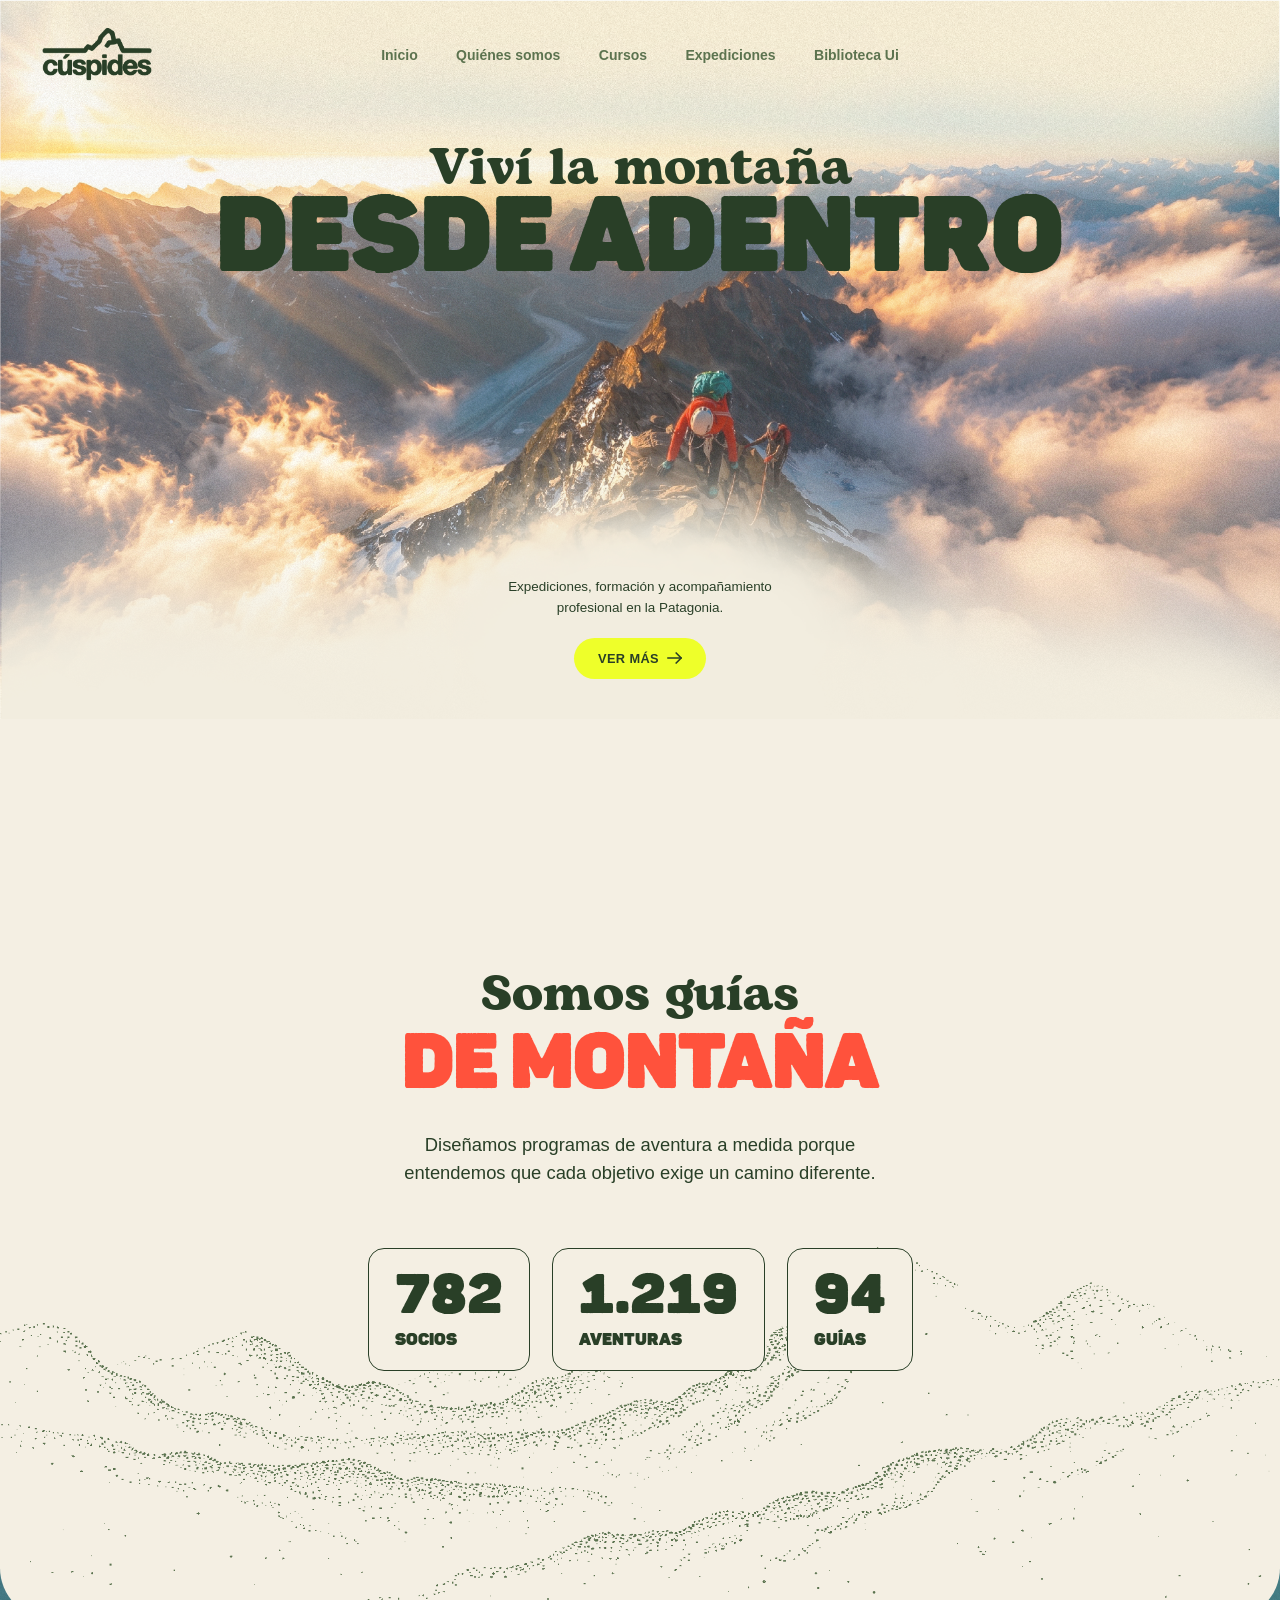
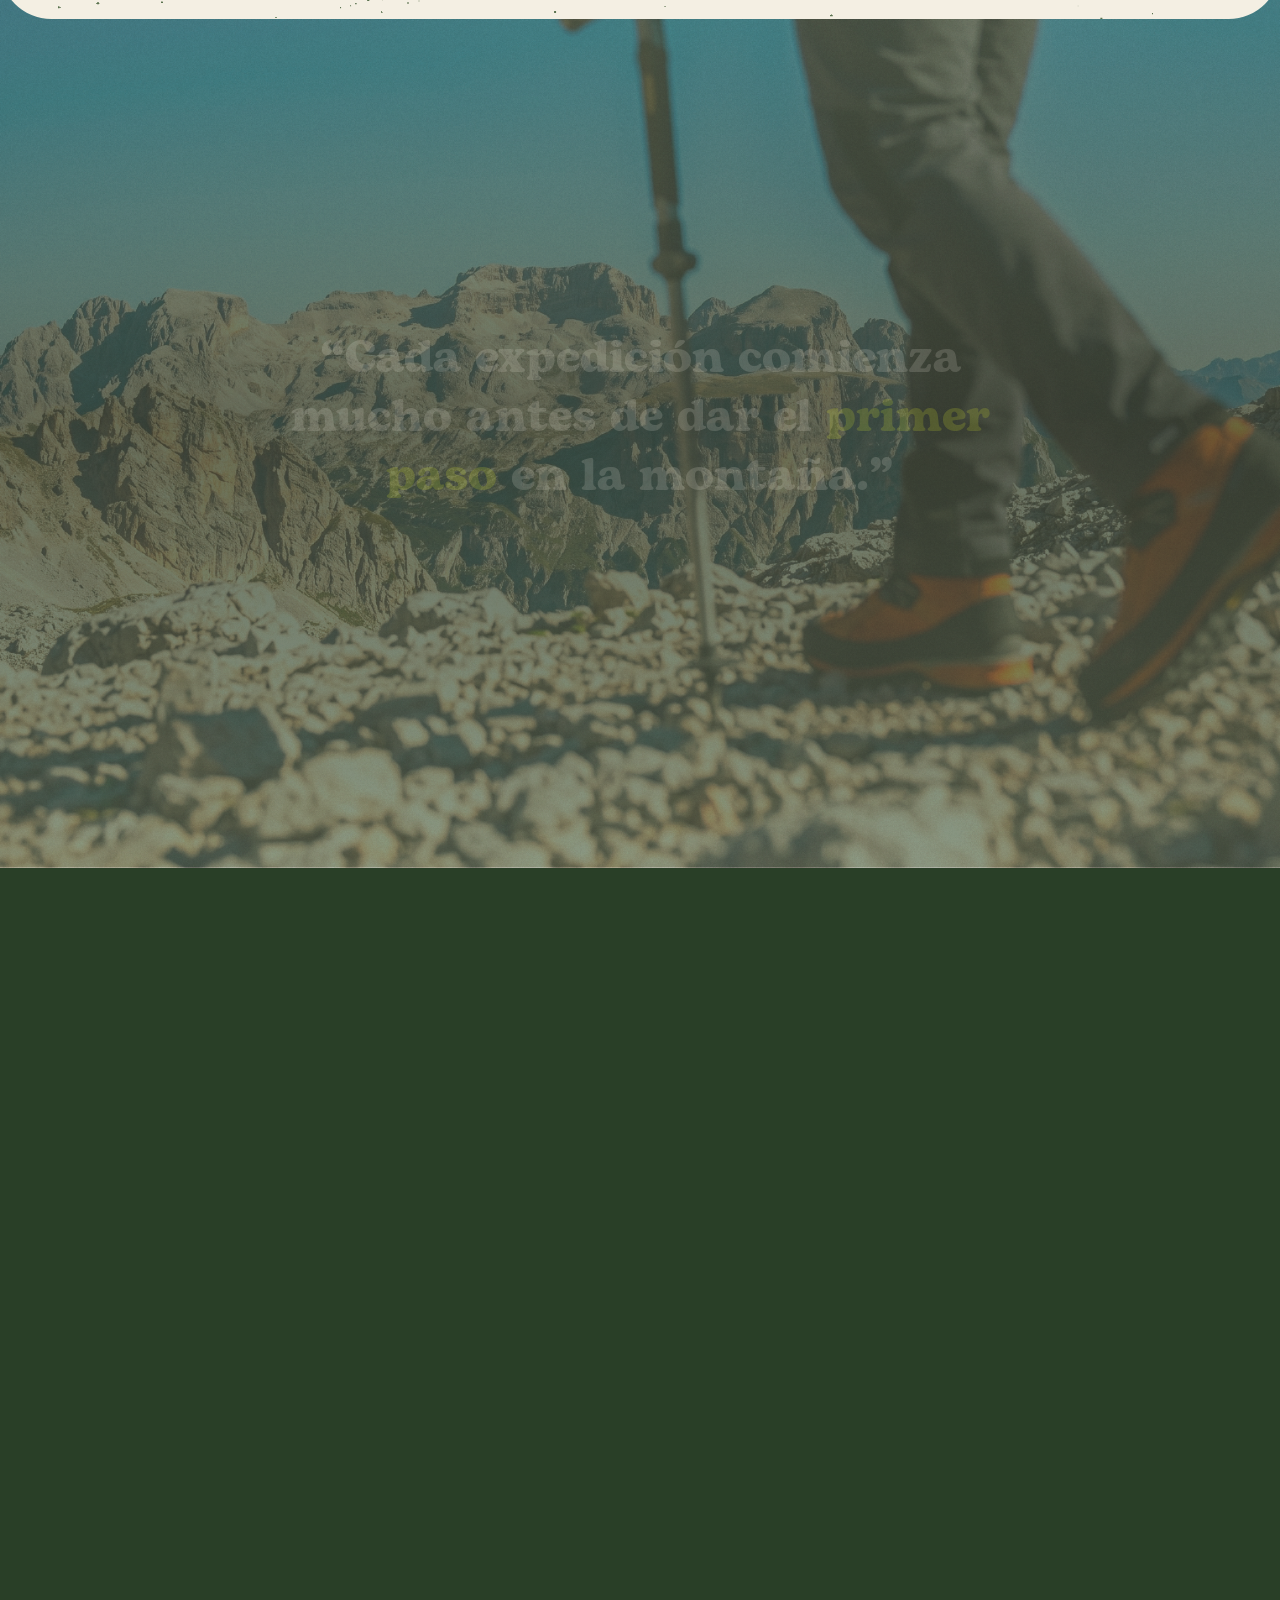
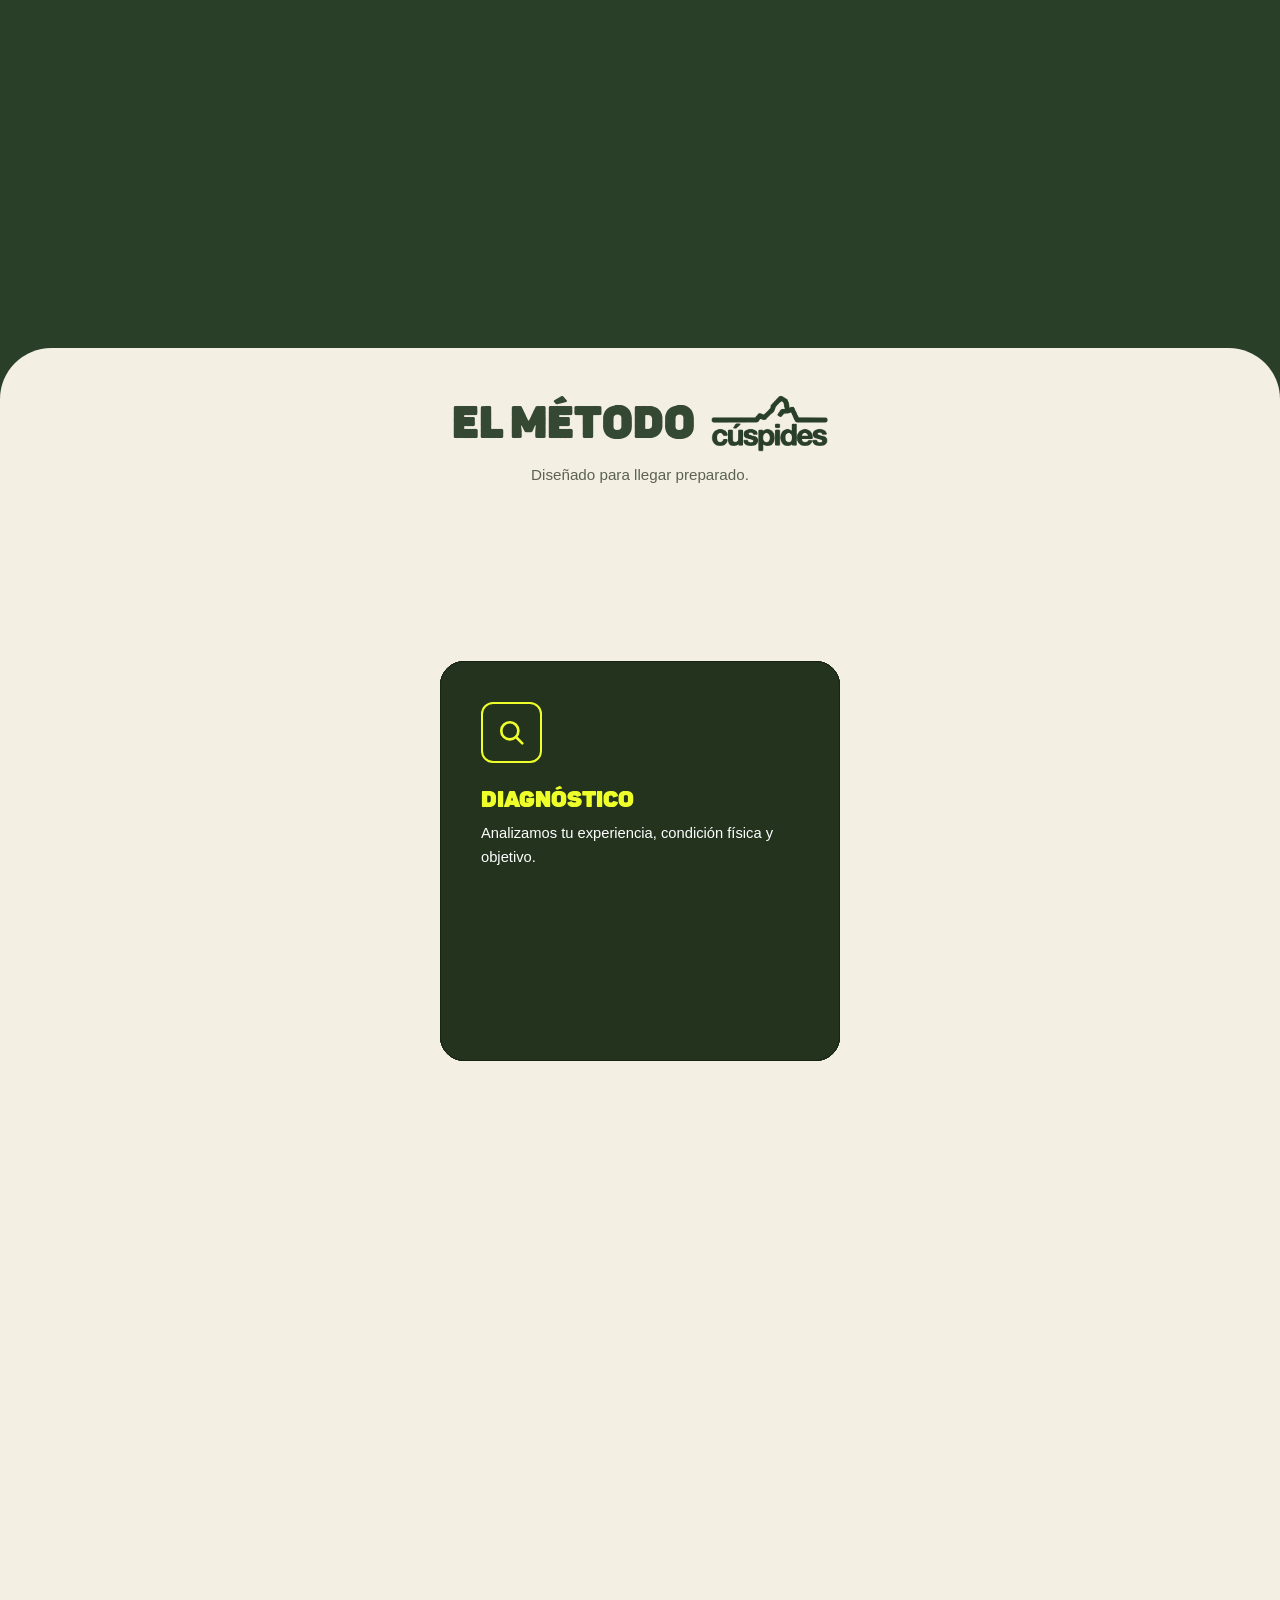
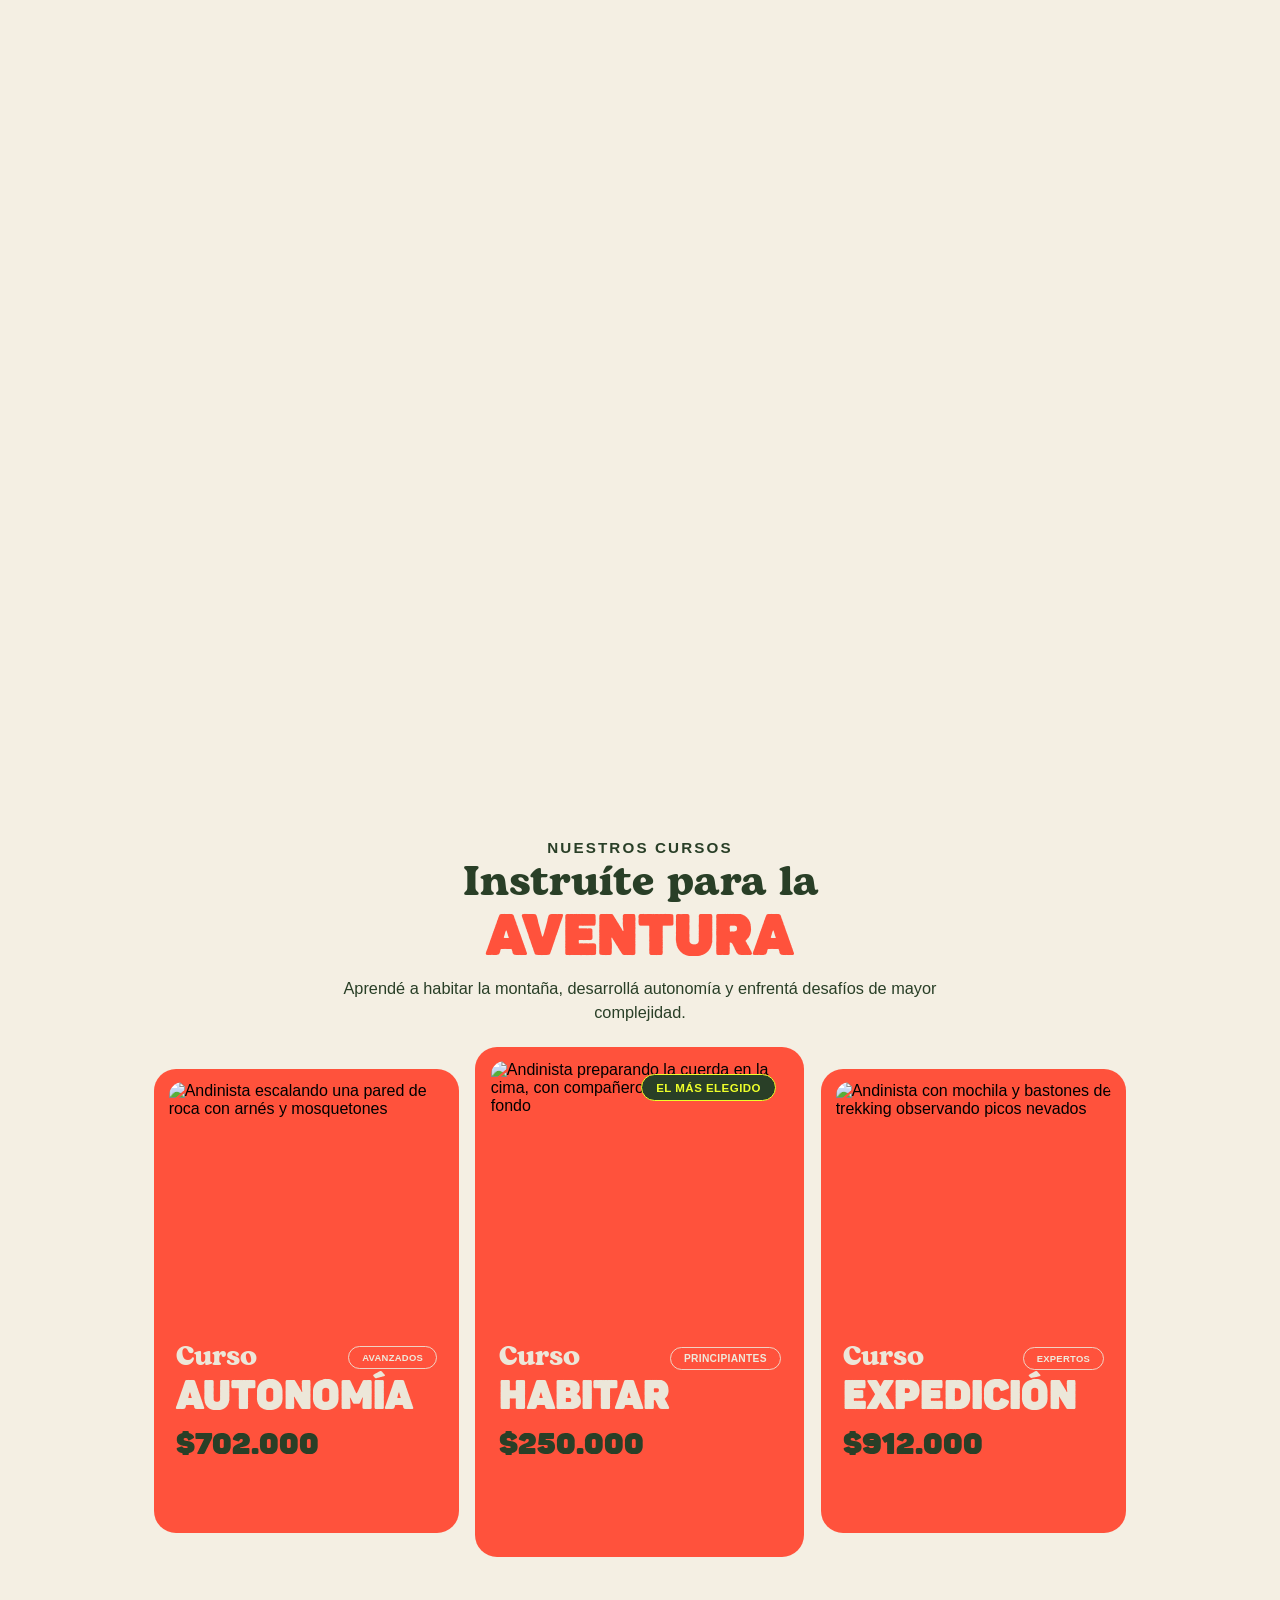
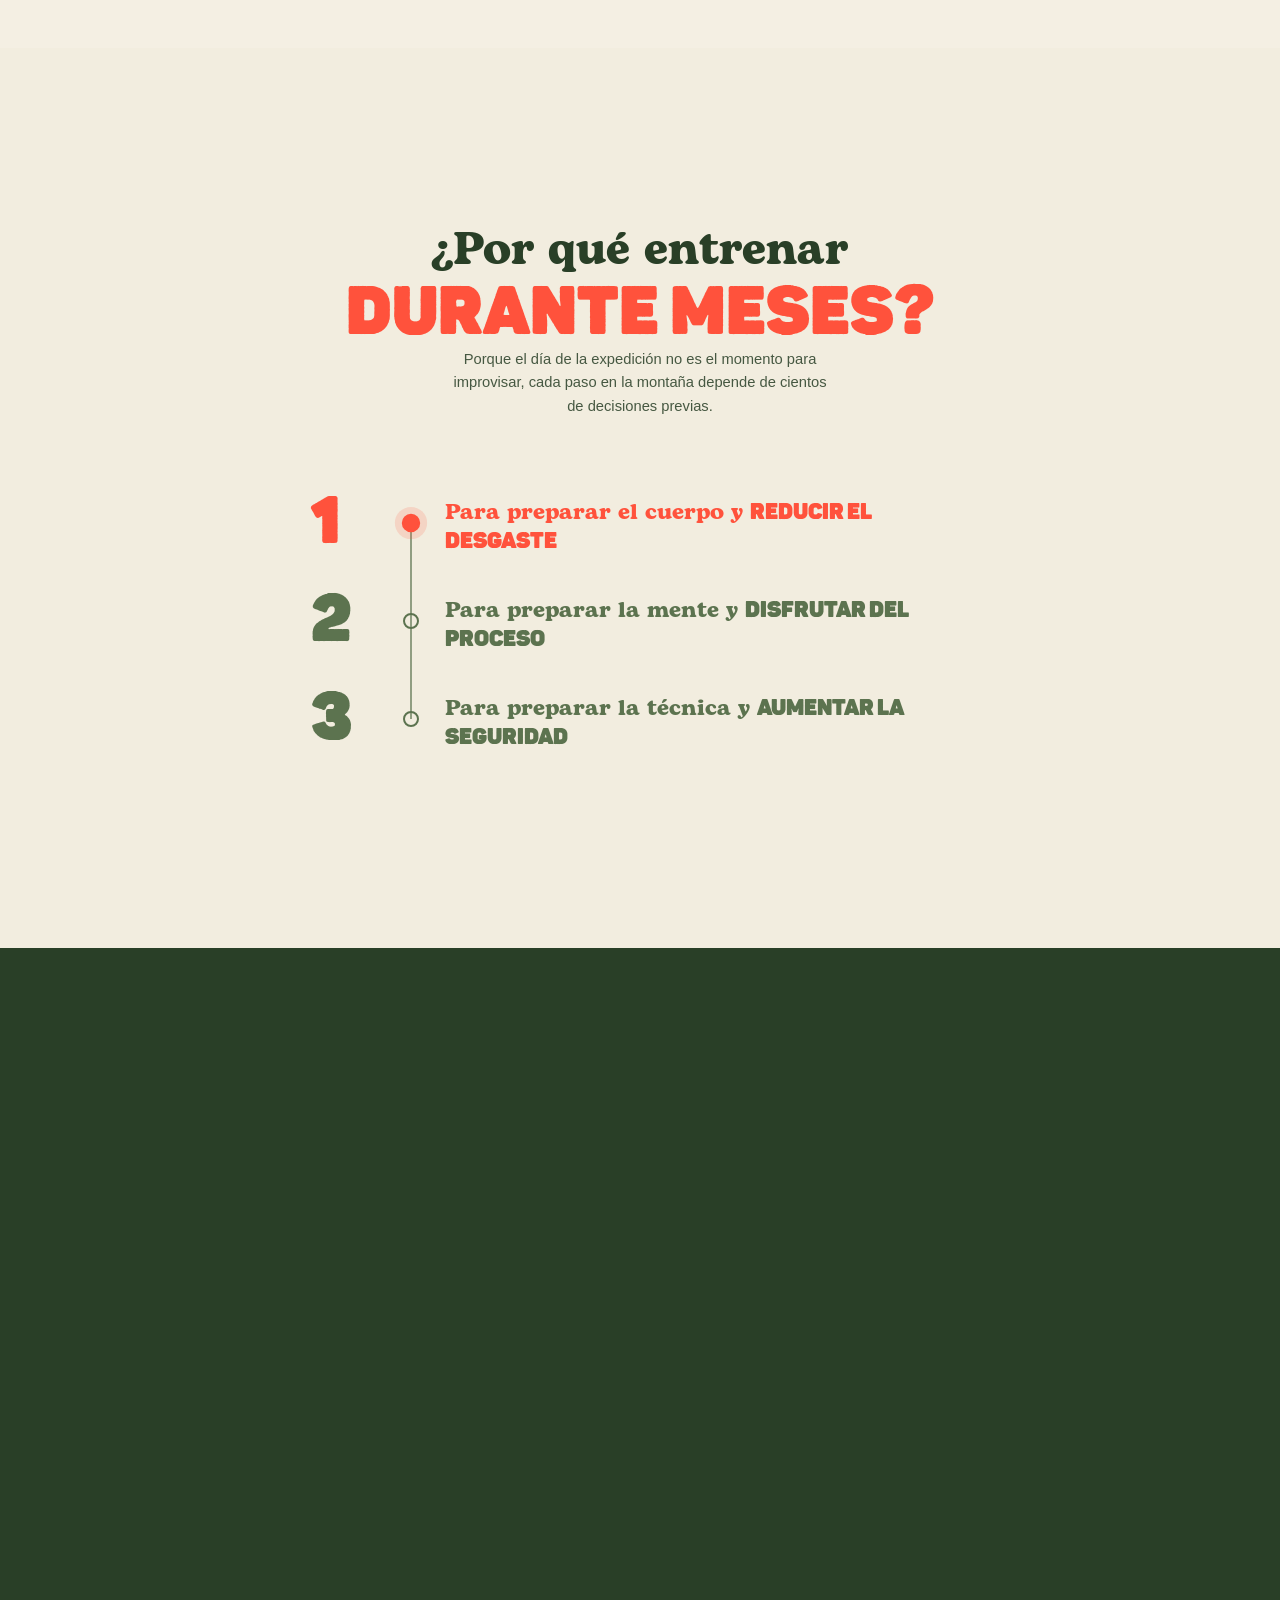
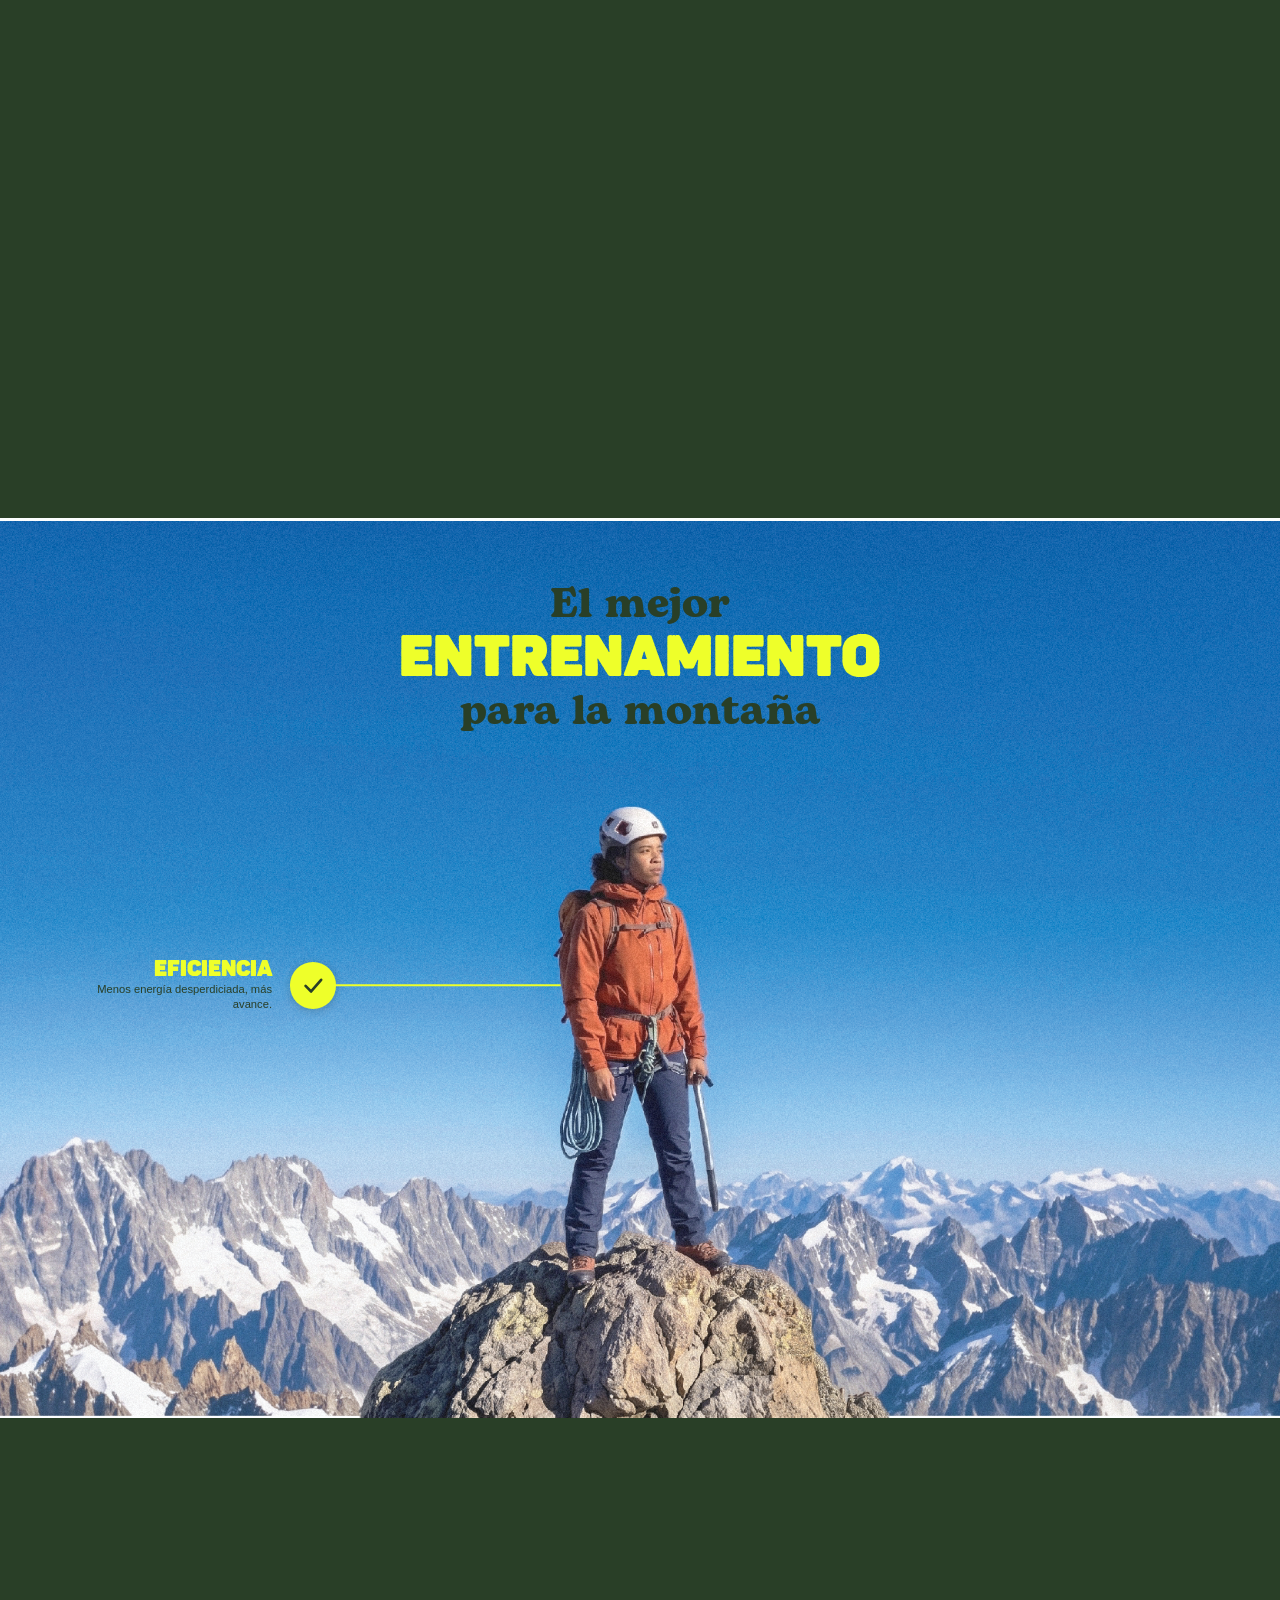
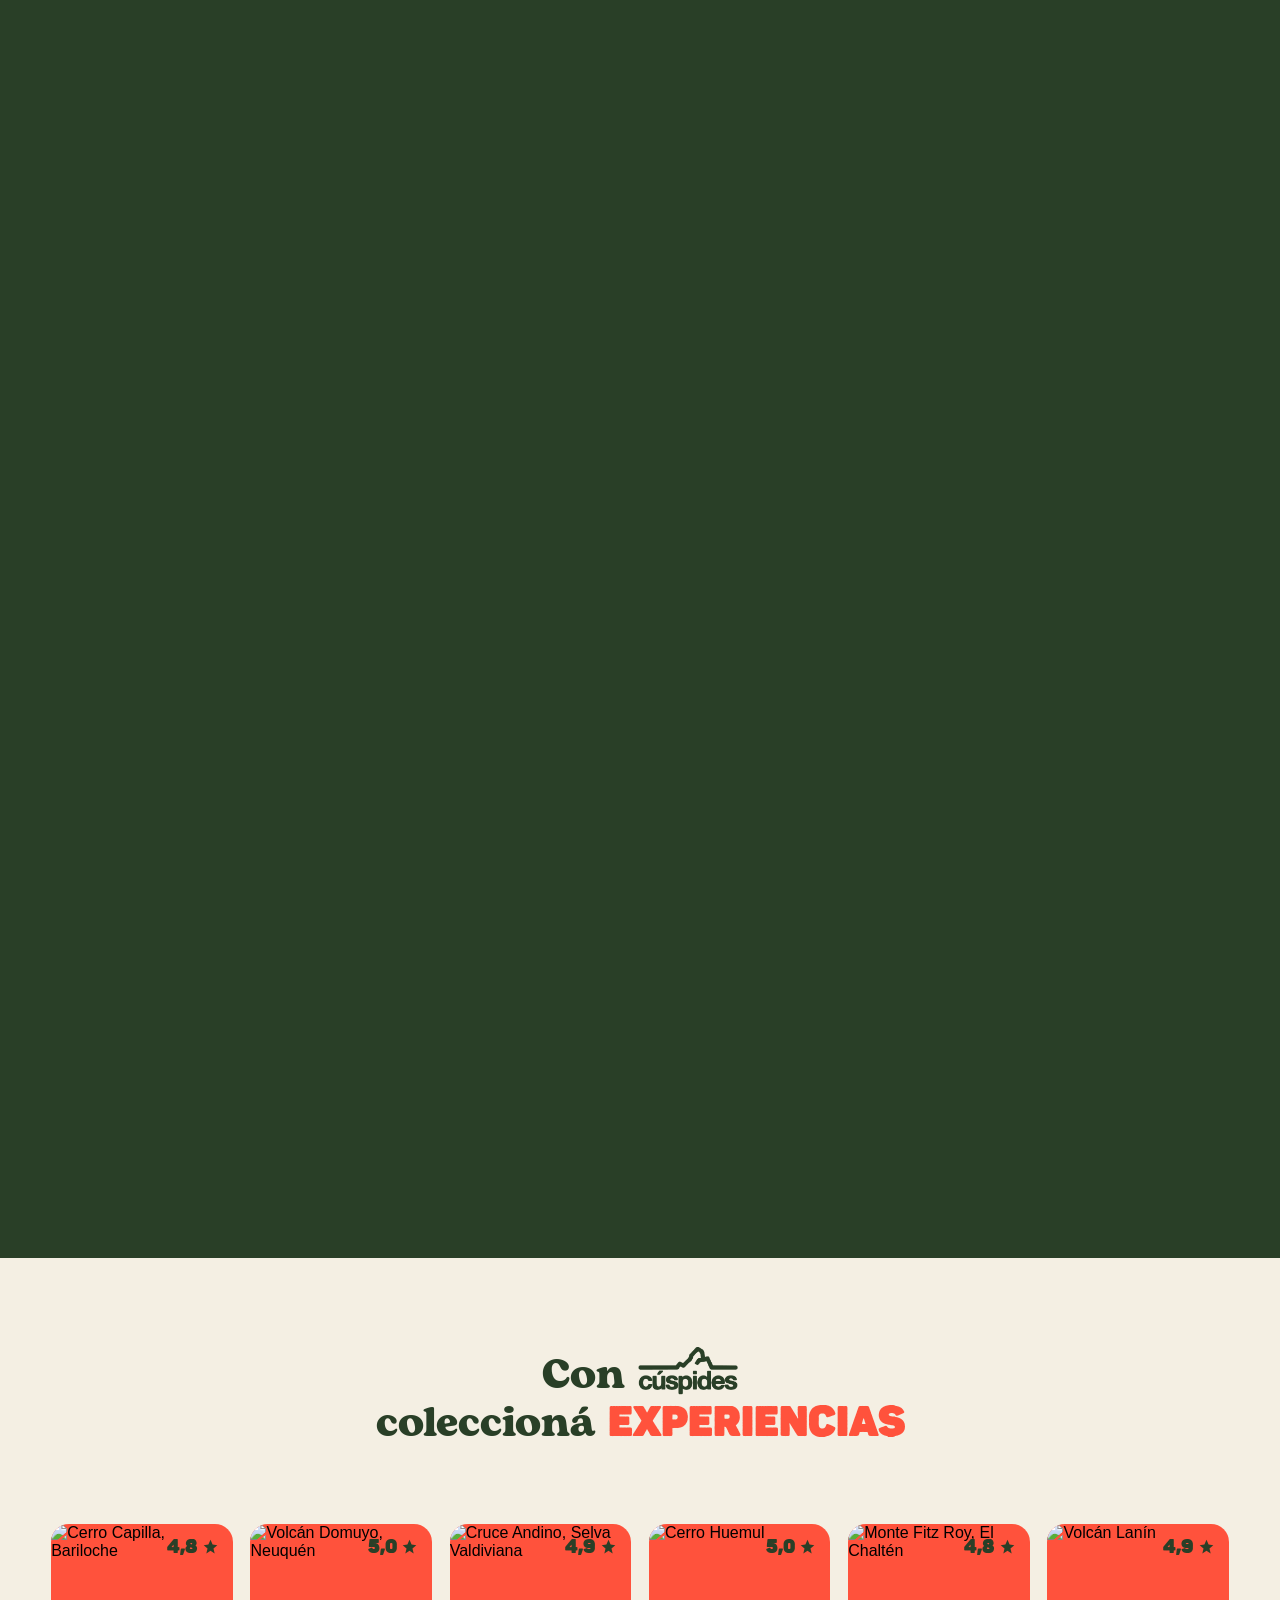
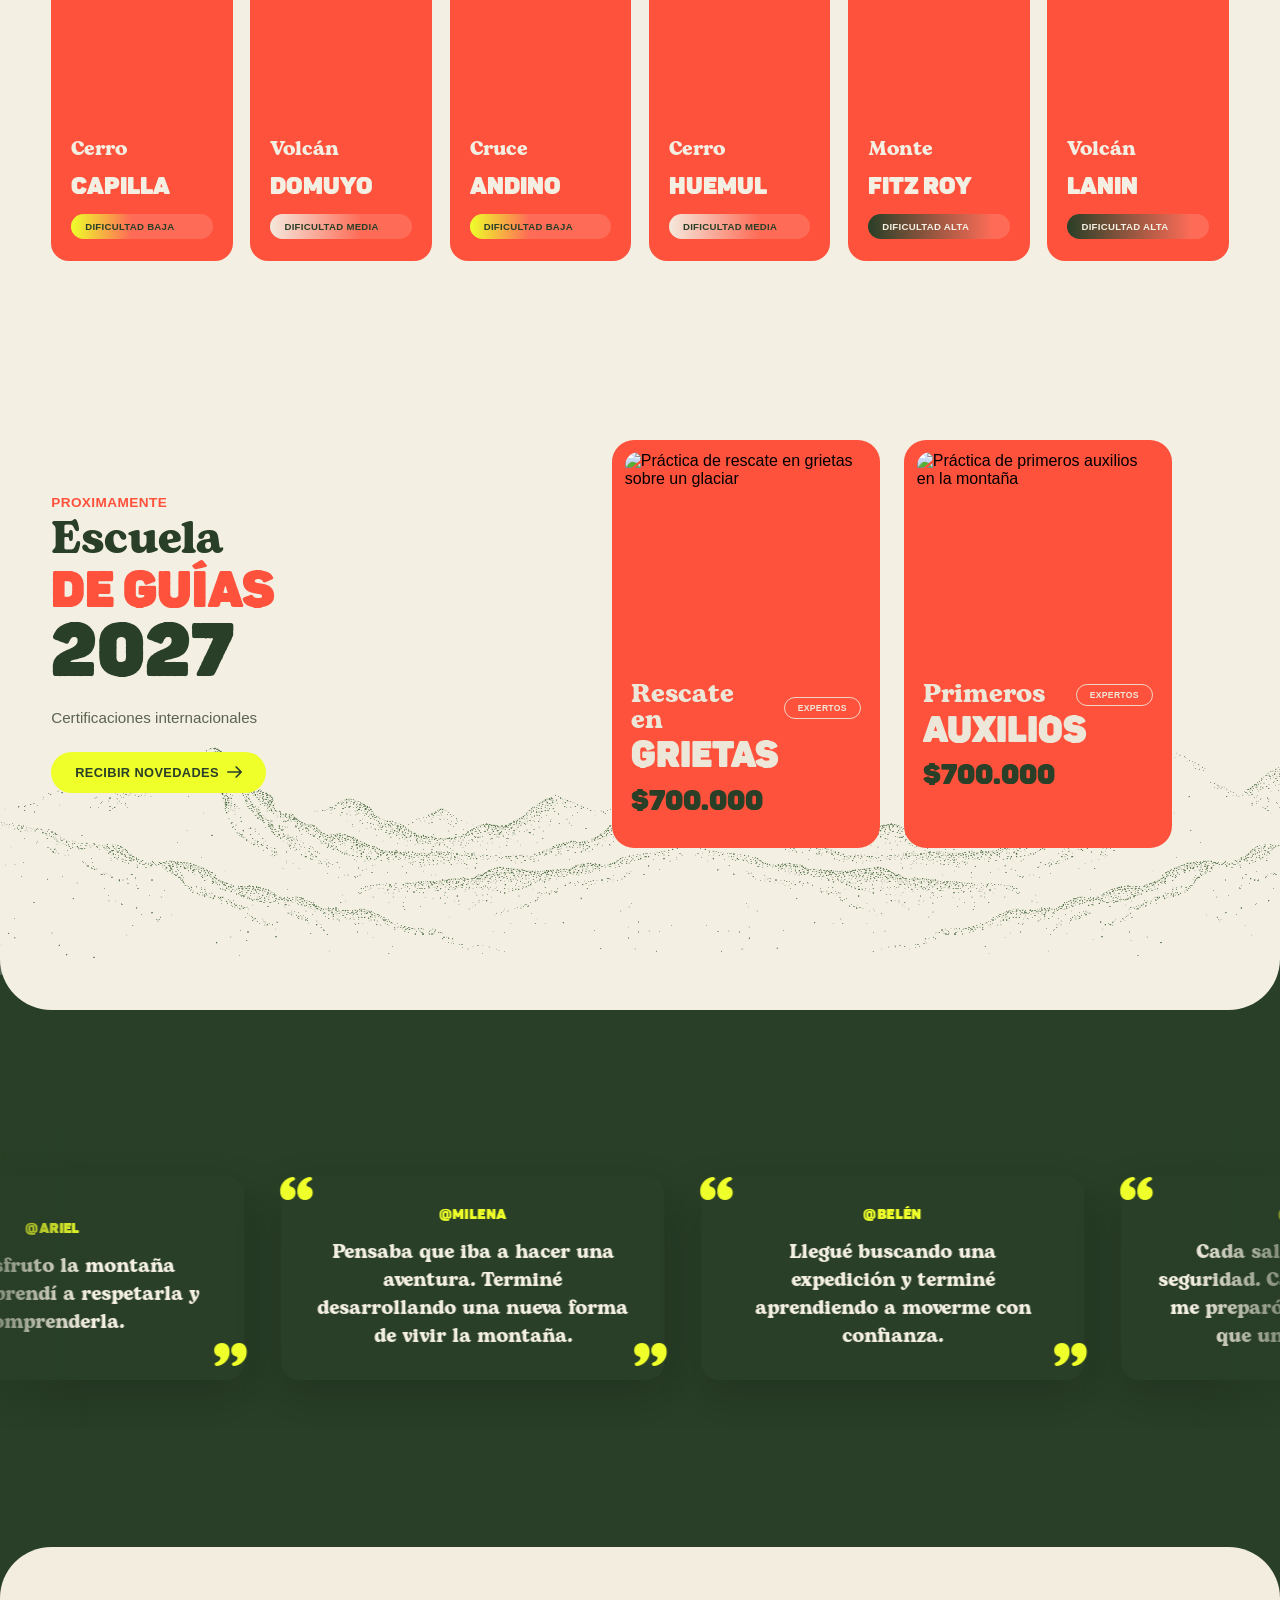
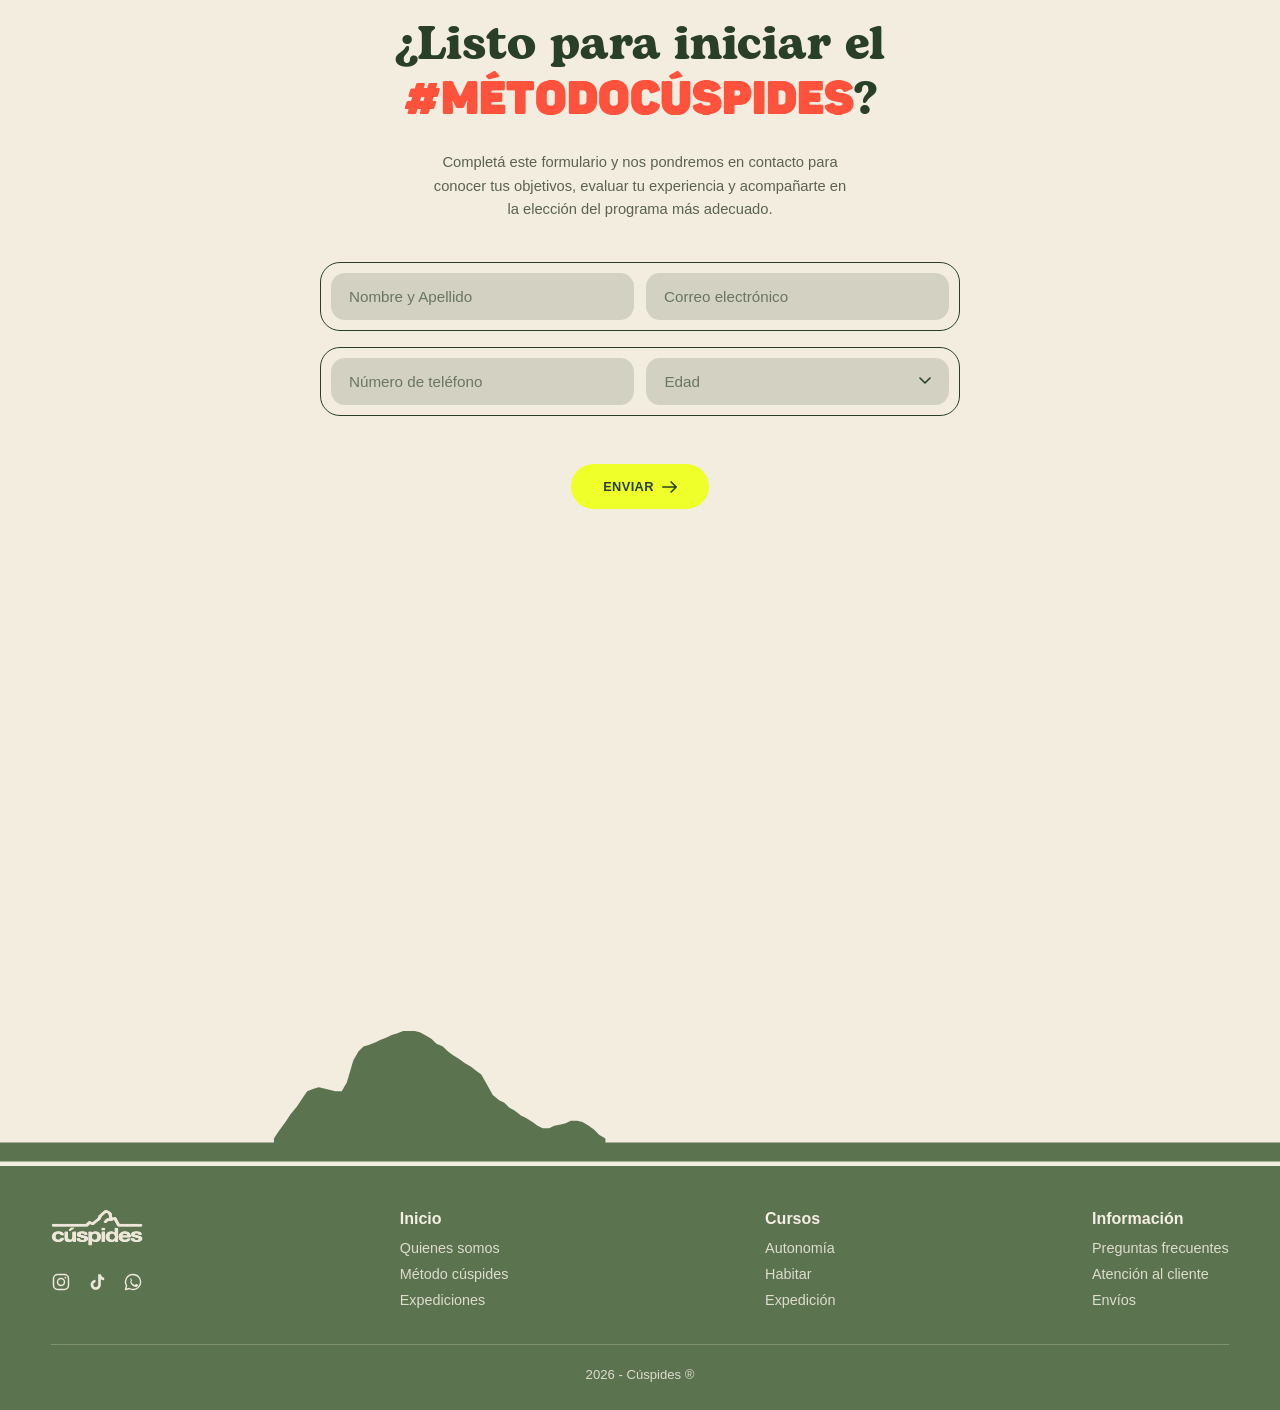
==== commit accbd12f: "entrega1" ====
--- a/index.html
+++ b/index.html
@@ -12,18 +12,38 @@
   <section class="hero">
     <div class="hero__pin">
 
-      <!-- Capa de fondo: montaña con cielo celeste (única, estática) -->
+      <!-- Capa de fondo (detrás de todo): foto completa, con cielo y sol.
+           Estática, siempre visible como base del hero. -->
       <div class="hero__bg hero__bg--back">
-        <img src="assets/home/heroatras.jpg" alt="Vista de la montaña con cielo despejado">
+        <img src="assets/img/heroarriba.jpg" alt="Vista panorámica de la cordillera patagónica al amanecer, con dos andinistas ascendiendo una cresta rocosa entre nubes">
+      </div>
+
+      <!-- Título: capa del medio, entre el fondo (heroabajo) y la capa
+           frontal (heroarriba). Al cargar la página se revela con un
+           difuminado + escala (ver keyframes heroTitleReveal en el CSS). -->
+      <h1 class="hero__title">
+        <span class="hero__title-line hero__title-line--script">Viví la montaña</span>
+        <span class="hero__title-line hero__title-line--display">Desde adentro</span>
+      </h1>
+
+      <!-- Capa frontal (delante del título, detrás del resto del contenido):
+           pico + nubes. Mismo tamaño y posición exactos que la capa de
+           fondo (mismo object-fit: cover) y totalmente estática, sin
+           movimiento de scroll. Un mask-image en CSS (--front-reveal-start
+           / --front-reveal-end en style.css) desvanece su franja superior
+           para que el título siempre se lea, sin taparlo. -->
+      <div class="hero__bg hero__bg--front" id="heroFront" aria-hidden="true">
+        <img src="assets/img/heroarriba.png" alt="">
       </div>
 
       <!-- Navbar -->
       <header class="navbar">
         <a href="#" class="navbar__logo">
-          <img src="assets/home/logo2.png" alt="Cúspides">
+          <img src="assets/img/logo1_3.png" alt="Cúspides">
         </a>
         <nav class="navbar__nav">
           <ul class="navbar__list">
+            <li class="navbar__item"><a href="#" class="navbar__link">Inicio</a></li>
             <li class="navbar__item"><a href="#quienes-somos" class="navbar__link">Quiénes somos</a></li>
             <li class="navbar__item"><a href="detalle-habitar.html" class="navbar__link">Cursos</a></li>
             <li class="navbar__item"><a href="#" class="navbar__link">Expediciones</a></li>
@@ -32,20 +52,17 @@
         </nav>
       </header>
 
-      <!-- Contenido del hero -->
+      <!-- Resto del contenido (subtítulo + botón): por encima de las 3
+           capas anteriores (fondo, título, frente), siempre legible. -->
       <div class="hero__content">
-        <h1 class="hero__title">
-          <span class="hero__title-line hero__title-line--script">Viví la montaña</span>
-          <span class="hero__title-line hero__title-line--display">Desde adentro</span>
-        </h1>
         <div class="hero__bottom">
           <p class="hero__subtitle">
             Expediciones, formación y acompañamiento<br>
             profesional en la Patagonia.
           </p>
-          <a href="#" class="hero__button">
+          <a href="#quienes-somos" class="hero__button">
             <span>Ver más</span>
-            <svg class="hero__button-icon" width="18" height="14" viewBox="0 0 18 14" fill="none" xmlns="http://www.w3.org/2000/svg">
+            <svg class="hero__button-icon" width="18" height="14" viewBox="0 0 18 14" fill="none" xmlns="http://www.w3.org/2000/svg" aria-hidden="true">
               <path d="M1 7H17" stroke="currentColor" stroke-width="2" stroke-linecap="round"/>
               <path d="M11 1L17 7L11 13" stroke="currentColor" stroke-width="2" stroke-linecap="round" stroke-linejoin="round"/>
             </svg>
@@ -53,15 +70,8 @@
         </div>
       </div>
 
-     
-
     </div>
   </section>
-
- 
-
-  
-
 
      <!-- ============================================
      SECTION 1 — QUIÉNES SOMOS + ESTADÍSTICAS
@@ -69,119 +79,134 @@
 <section class="about-stats" id="quienes-somos">
   <div class="about-stats__inner">
 
-    <div class="about-stats__text">
-      <h2 class="about-stats__heading">
-        Somos <span class="about-stats__heading-accent">guías</span><br>
-        <span class="about-stats__heading-block">DE MONTAÑA</span><br>
-        nacidos y formados
-        en La Patagonia
-      </h2>
-      <p class="about-stats__desc">
-        Diseñamos programas de aventura a medida porque entendemos
-        que cada objetivo exige un camino diferente.
+    <h2 class="about-stats__heading">
+      Somos guías
+      <span class="about-stats__heading-block">DE MONTAÑA</span>
+    </h2>
+
+    <p class="about-stats__desc">
+      Diseñamos programas de aventura a medida porque entendemos
+      que cada objetivo exige un camino diferente.
+    </p>
+
+    <div class="stats" id="statsCounter">
+      <div class="stat">
+        <span class="stat__number" data-target="782">0</span>
+        <span class="stat__label">Socios</span>
+      </div>
+      <div class="stat">
+        <span class="stat__number" data-target="1219">0</span>
+        <span class="stat__label">Aventuras</span>
+      </div>
+      <div class="stat">
+        <span class="stat__number" data-target="94">0</span>
+        <span class="stat__label">Guías</span>
+      </div>
+    </div>
+
+  </div>
+</section>
+
+
+
+<!-- ============================================
+     SECTION 2 — CITA "CADA EXPEDICIÓN COMIENZA..."
+     El texto queda pineado en pantalla (position: sticky) y cada
+     palabra se revela de forma progresiva y fluida a medida que se
+     scrollea la sección — ver manifesto.js. La posición del texto
+     en pantalla no cambia mientras dura la revelación.
+     ============================================ -->
+<section class="manifesto" id="manifesto">
+  <div class="manifesto__sticky">
+
+    <picture class="manifesto__bg">
+      <img src="assets/img/sect2a.jpg" alt="Cordillera patagónica con glaciar y lago, vista desde una cresta rocosa" loading="lazy">
+    </picture>
+    <div class="manifesto__overlay" aria-hidden="true"></div>
+
+    <div class="manifesto__content">
+      <p class="manifesto__quote">
+        <span class="manifesto__word">“Cada</span>
+        <span class="manifesto__word">expedición</span>
+        <span class="manifesto__word">comienza</span>
+        <span class="manifesto__word">mucho</span>
+        <span class="manifesto__word">antes</span>
+        <span class="manifesto__word">de</span>
+        <span class="manifesto__word">dar</span>
+        <span class="manifesto__word">el</span>
+        <span class="manifesto__word manifesto__word--accent">primer</span>
+        <span class="manifesto__word manifesto__word--accent">paso</span>
+        <span class="manifesto__word">en</span>
+        <span class="manifesto__word">la</span>
+        <span class="manifesto__word">montaña.”</span>
       </p>
     </div>
 
-    <div class="about-stats__media">
-      <figure class="about-stats__image">
-        <img src="assets/home/section1.jpg" alt="Cordillera y lago glaciar en la Patagonia">
-      </figure>
-
-      <div class="stats" id="statsCounter">
-        <div class="stat">
-          <span class="stat__number" data-target="782">0</span>
-          <span class="stat__label">Socios</span>
-        </div>
-        <div class="stat">
-          <span class="stat__number" data-target="94">0</span>
-          <span class="stat__label">Guías</span>
-        </div>
-        <div class="stat">
-          <span class="stat__number" data-target="1219">0</span>
-          <span class="stat__label">Aventuras</span>
-        </div>
-      </div>
-    </div>
-
   </div>
 </section>
 
-
-
-<!-- ============================================
-     SECTION 2 — NO PROMETEMOS COMODIDAD
-     ============================================ -->
-<section class="manifesto" id="manifesto">
-  <picture class="manifesto__bg">
-    <img src="assets/home/section2.jpg" alt="Andinistas escalando una cresta rocosa al amanecer" loading="lazy">
-  </picture>
-  <div class="manifesto__overlay" aria-hidden="true"></div>
-
-  <div class="manifesto__content">
-    <h2 class="manifesto__title">
-      No prometemos <span class="manifesto__title-accent">COMODiDAD.</span><br>
-      No vendemos <span class="manifesto__title-accent">TURiSMO.</span><br>
-      No somos para <span class="manifesto__title-accent">TODOS.</span>
-    </h2>
-    <p class="manifesto__desc">
-      Somos para quienes sienten atracción por el desafío y entienden
-      que cada expedición comienza mucho antes de dar el primer paso
-      en la montaña.
-    </p>
-  </div>
-</section>
-
 <!-- ============================================
      SECTION 3 — EL MÉTODO CÚSPIDES
+     Título y bajada quedan fijos en el centro de la pantalla. Las
+     cards quedan todas en el mismo lugar (superpuestas) y, a medida
+     que se scrollea la sección, cada una va tapando a la anterior
+     hasta llegar a la última. Al scrollear para arriba, se van
+     destapando de a una hasta volver a mostrar la primera — ver
+     method.js.
+
+     Fallback sin JS / con "menos movimiento": las cards se muestran
+     en una lista vertical normal, una debajo de la otra, con scroll
+     de página nativo (sin pin ni superposición).
      ============================================ -->
 <section class="method" id="metodo">
-
- 
-  <div class="method__body">
-    <h2 class="method__title">
-      El método
-      <span class="method__title-brand">
-        <svg viewBox="0 0 60 34" class="method__title-icon"><path d="M2 26 L16 8 L24 16 L34 4 L40 12 L58 26" fill="none" stroke="currentColor" stroke-width="3.5" stroke-linecap="round" stroke-linejoin="round"/></svg>
-        cúspides
-      </span>
-    </h2>
-    <p class="method__subtitle">Diseñado para llegar preparado.</p>
-
-    <div class="method__steps">
-
-      <article class="step">
-        <span class="step__icon" aria-hidden="true">
-          <svg viewBox="0 0 24 24" fill="none"><circle cx="10.5" cy="10.5" r="6.5" stroke="currentColor" stroke-width="2"/><path d="M20 20L15.2 15.2" stroke="currentColor" stroke-width="2" stroke-linecap="round"/></svg>
-        </span>
-        <h3 class="step__title">Diagnóstico</h3>
-        <p class="step__desc">Analizamos tu experiencia, condición física y objetivo.</p>
-      </article>
-
-      <article class="step">
-        <span class="step__icon" aria-hidden="true">
-          <svg viewBox="0 0 24 24" fill="none"><rect x="5" y="3" width="14" height="18" rx="2" stroke="currentColor" stroke-width="2"/><path d="M9 8h6M9 12h6M9 16h3" stroke="currentColor" stroke-width="2" stroke-linecap="round"/></svg>
-        </span>
-        <h3 class="step__title">Planificación</h3>
-        <p class="step__desc">Diseñamos un programa personalizado de entrenamiento y preparación.</p>
-      </article>
-
-      <article class="step">
-        <span class="step__icon" aria-hidden="true">
-          <svg viewBox="0 0 24 24" fill="none"><path d="M3 19L9 8l4 6 2-3 6 8H3z" stroke="currentColor" stroke-width="2" stroke-linejoin="round"/></svg>
-        </span>
-        <h3 class="step__title">Formación</h3>
-        <p class="step__desc">Desarrollás técnica, criterio y habilidades para moverte en la montaña.</p>
-      </article>
-
-      <article class="step">
-        <span class="step__icon" aria-hidden="true">
-          <svg viewBox="0 0 24 24" fill="none"><path d="M6 3v18" stroke="currentColor" stroke-width="2" stroke-linecap="round"/><path d="M6 4h11l-3 4 3 4H6" stroke="currentColor" stroke-width="2" stroke-linejoin="round"/></svg>
-        </span>
-        <h3 class="step__title">Expedición</h3>
-        <p class="step__desc">Aplicás todo el proceso acompañado por guías profesionales.</p>
-      </article>
-
+  <div class="method__sticky">
+
+    <div class="method__intro">
+      <h2 class="method__title">
+        El método
+        <img src="assets/img/logo1_3.png" alt="cúspides" class="method__title-logo">
+      </h2>
+      <p class="method__subtitle">Diseñado para llegar preparado.</p>
     </div>
+
+    <div class="method__stage" id="methodStage">
+      <div class="method__cards">
+
+        <article class="step">
+          <span class="step__icon" aria-hidden="true">
+            <svg viewBox="0 0 24 24" fill="none"><circle cx="10.5" cy="10.5" r="6.5" stroke="currentColor" stroke-width="2"/><path d="M20 20L15.2 15.2" stroke="currentColor" stroke-width="2" stroke-linecap="round"/></svg>
+          </span>
+          <h3 class="step__title">Diagnóstico</h3>
+          <p class="step__desc">Analizamos tu experiencia, condición física y objetivo.</p>
+        </article>
+
+        <article class="step">
+          <span class="step__icon" aria-hidden="true">
+            <svg viewBox="0 0 24 24" fill="none"><rect x="5" y="3" width="14" height="18" rx="2" stroke="currentColor" stroke-width="2"/><path d="M9 8h6M9 12h6M9 16h3" stroke="currentColor" stroke-width="2" stroke-linecap="round"/></svg>
+          </span>
+          <h3 class="step__title">Planificación</h3>
+          <p class="step__desc">Diseñamos un programa personalizado de entrenamiento y preparación.</p>
+        </article>
+
+        <article class="step">
+          <span class="step__icon" aria-hidden="true">
+            <svg viewBox="0 0 24 24" fill="none"><path d="M3 19L9 8l4 6 2-3 6 8H3z" stroke="currentColor" stroke-width="2" stroke-linejoin="round"/></svg>
+          </span>
+          <h3 class="step__title">Formación</h3>
+          <p class="step__desc">Desarrollás técnica, criterio y habilidades para moverte en la montaña.</p>
+        </article>
+
+        <article class="step">
+          <span class="step__icon" aria-hidden="true">
+            <svg viewBox="0 0 24 24" fill="none"><path d="M6 3v18" stroke="currentColor" stroke-width="2" stroke-linecap="round"/><path d="M6 4h11l-3 4 3 4H6" stroke="currentColor" stroke-width="2" stroke-linejoin="round"/></svg>
+          </span>
+          <h3 class="step__title">Expedición</h3>
+          <p class="step__desc">Aplicás todo el proceso acompañado por guías profesionales.</p>
+        </article>
+
+      </div>
+    </div>
+
   </div>
 </section>
 
@@ -192,9 +217,13 @@
 <section class="courses" id="cursos">
   <div class="courses__inner">
 
+    <p class="courses__eyebrow">Nuestros cursos</p>
     <h2 class="courses__title">
       Instruíte para la <span class="courses__title-accent">AVENTURA</span>
     </h2>
+    <p class="courses__subtitle">
+      Aprendé a habitar la montaña, desarrollá autonomía y enfrentá desafíos de mayor complejidad.
+    </p>
 
     <div class="courses__grid">
 
@@ -204,24 +233,19 @@
 
           <div class="course-card__face course-card__face--front">
             <div class="course-card__photo">
-              <img src="assets/home/section4a.jpg" alt="Andinista con bastones de trekking">
+              <img src="assets/img/curso1.jpg" alt="Andinista escalando una pared de roca con arnés y mosquetones">
             </div>
             <div class="course-card__front-body">
-              <p class="course-card__eyebrow">Curso</p>
+              <div class="course-card__front-top">
+                <p class="course-card__eyebrow">Curso</p>
+                <span class="course-card__level">Avanzados</span>
+              </div>
               <h3 class="course-card__name">AUTONOMÍA</h3>
-              <span class="course-card__level">Avanzados</span>
-              <a href="detalle-autonomia.html" class="btn btn--primary course-card__cta">
-                VER MÁS
-                <svg class="btn__arrow" width="18" height="14" viewBox="0 0 18 14" fill="none" xmlns="http://www.w3.org/2000/svg" aria-hidden="true">
-                  <path d="M1 7H17M17 7L11 1M17 7L11 13" stroke="currentColor" stroke-width="2" stroke-linecap="round" stroke-linejoin="round"/>
-                </svg>
-              </a>
+              <p class="course-card__price">$702.000</p>
             </div>
           </div>
 
           <div class="course-card__face course-card__face--back">
-            <img class="course-card__back-bg" src="assets/home/card.jpg" alt="">
-            <div class="course-card__back-overlay"></div>
             <div class="course-card__back-body">
 
               <div class="course-card__back-top">
@@ -244,16 +268,19 @@
               <div class="course-card__back-desc-block">
                 <p class="course-card__back-label">Descripción:</p>
                 <p class="course-card__back-desc">
-                  Este programa propone otra forma de vivir la montaña, aprender
-                  a comprender el entorno, moverte con confianza y construir
-                  una base sólida.
+                  Este programa está pensado para quienes buscan dar el siguiente
+                  paso: desarrollar criterio, tomar decisiones con seguridad y
+                  desenvolverse con mayor independencia en escenarios de montaña.
                 </p>
               </div>
 
               <div class="course-card__back-footer">
-                <p class="course-card__eyebrow">Curso</p>
+                <div class="course-card__front-top">
+                  <p class="course-card__eyebrow">Curso</p>
+                  <span class="course-card__level">Avanzados</span>
+                </div>
                 <h3 class="course-card__name">AUTONOMÍA</h3>
-                <span class="course-card__level">Avanzados</span>
+                <p class="course-card__price">$702.000</p>
                 <a href="detalle-autonomia.html" class="btn btn--primary course-card__cta">
                   VER MÁS
                   <svg class="btn__arrow" width="18" height="14" viewBox="0 0 18 14" fill="none" xmlns="http://www.w3.org/2000/svg" aria-hidden="true">
@@ -268,30 +295,26 @@
         </div>
       </div>
 
-      <!-- Card 2: HABITAR -->
-      <div class="course-card" tabindex="0" role="button" aria-pressed="false" aria-label="Curso Habitar, tocar para ver detalle">
+      <!-- Card 2: HABITAR (destacada — "El más elegido") -->
+      <div class="course-card course-card--featured" tabindex="0" role="button" aria-pressed="false" aria-label="Curso Habitar, tocar para ver detalle">
         <div class="course-card__inner">
 
           <div class="course-card__face course-card__face--front">
             <div class="course-card__photo">
-              <img src="assets/home/section4b.jpg" alt="Grupo caminando en la montaña al atardecer">
+              <img src="assets/img/curso2.jpg" alt="Andinista preparando la cuerda en la cima, con compañeros de expedición al fondo">
+              <span class="course-card__badge">El más elegido</span>
             </div>
             <div class="course-card__front-body">
-              <p class="course-card__eyebrow">Curso</p>
+              <div class="course-card__front-top">
+                <p class="course-card__eyebrow">Curso</p>
+                <span class="course-card__level">Principiantes</span>
+              </div>
               <h3 class="course-card__name">HABITAR</h3>
-              <span class="course-card__level">Principiantes</span>
-              <a href="detalle-habitar.html" class="btn btn--primary course-card__cta">
-                VER MÁS
-                <svg class="btn__arrow" width="18" height="14" viewBox="0 0 18 14" fill="none" xmlns="http://www.w3.org/2000/svg" aria-hidden="true">
-                  <path d="M1 7H17M17 7L11 1M17 7L11 13" stroke="currentColor" stroke-width="2" stroke-linecap="round" stroke-linejoin="round"/>
-                </svg>
-              </a>
+              <p class="course-card__price">$250.000</p>
             </div>
           </div>
 
           <div class="course-card__face course-card__face--back">
-            <img class="course-card__back-bg" src="assets/home/card.jpg" alt="">
-            <div class="course-card__back-overlay"></div>
             <div class="course-card__back-body">
 
               <div class="course-card__back-top">
@@ -314,16 +337,19 @@
               <div class="course-card__back-desc-block">
                 <p class="course-card__back-label">Descripción:</p>
                 <p class="course-card__back-desc">
-                  Este programa propone otra forma de vivir la montaña, aprender
-                  a comprender el entorno, moverte con confianza y construir
-                  una base sólida.
+                  Este programa propone una nueva forma de vivir la montaña:
+                  comprender el entorno, moverte con confianza y construir las
+                  bases físicas, técnicas y mentales para comenzar a habitarla.
                 </p>
               </div>
 
               <div class="course-card__back-footer">
-                <p class="course-card__eyebrow">Curso</p>
+                <div class="course-card__front-top">
+                  <p class="course-card__eyebrow">Curso</p>
+                  <span class="course-card__level">Principiantes</span>
+                </div>
                 <h3 class="course-card__name">HABITAR</h3>
-                <span class="course-card__level">Principiantes</span>
+                <p class="course-card__price">$250.000</p>
                 <a href="detalle-habitar.html" class="btn btn--primary course-card__cta">
                   VER MÁS
                   <svg class="btn__arrow" width="18" height="14" viewBox="0 0 18 14" fill="none" xmlns="http://www.w3.org/2000/svg" aria-hidden="true">
@@ -344,24 +370,19 @@
 
           <div class="course-card__face course-card__face--front">
             <div class="course-card__photo">
-              <img src="assets/home/section4c.jpg" alt="Andinista escalando una roca">
+              <img src="assets/img/curso3.jpg" alt="Andinista con mochila y bastones de trekking observando picos nevados">
             </div>
             <div class="course-card__front-body">
-              <p class="course-card__eyebrow">Curso</p>
+              <div class="course-card__front-top">
+                <p class="course-card__eyebrow">Curso</p>
+                <span class="course-card__level">Expertos</span>
+              </div>
               <h3 class="course-card__name">EXPEDICIÓN</h3>
-              <span class="course-card__level">Expertos</span>
-              <a href="detalle-expedicion.html" class="btn btn--primary course-card__cta">
-                VER MÁS
-                <svg class="btn__arrow" width="18" height="14" viewBox="0 0 18 14" fill="none" xmlns="http://www.w3.org/2000/svg" aria-hidden="true">
-                  <path d="M1 7H17M17 7L11 1M17 7L11 13" stroke="currentColor" stroke-width="2" stroke-linecap="round" stroke-linejoin="round"/>
-                </svg>
-              </a>
+              <p class="course-card__price">$912.000</p>
             </div>
           </div>
 
           <div class="course-card__face course-card__face--back">
-            <img class="course-card__back-bg" src="assets/home/card.jpg" alt="">
-            <div class="course-card__back-overlay"></div>
             <div class="course-card__back-body">
 
               <div class="course-card__back-top">
@@ -370,30 +391,34 @@
                     <svg viewBox="0 0 24 24" fill="none"><rect x="2.5" y="4" width="19" height="13" rx="1.5" stroke="currentColor" stroke-width="1.8"/><path d="M8.5 20.5h7M12 17v3.5" stroke="currentColor" stroke-width="1.8" stroke-linecap="round"/></svg>
                   </span>
                   <dt>Modalidad:</dt>
-                  <dd>Presencial</dd>
+                  <dd>Mixta</dd>
                 </dl>
                 <dl class="course-card__meta-item">
                   <span class="course-card__back-icon" aria-hidden="true">
                     <svg viewBox="0 0 24 24" fill="none"><rect x="3" y="4.5" width="18" height="16" rx="1.8" stroke="currentColor" stroke-width="1.8"/><path d="M3 9.5h18M7.5 2.5v4M16.5 2.5v4" stroke="currentColor" stroke-width="1.8" stroke-linecap="round"/></svg>
                   </span>
                   <dt>Duración:</dt>
-                  <dd>2 meses</dd>
+                  <dd>7 meses</dd>
                 </dl>
               </div>
 
               <div class="course-card__back-desc-block">
                 <p class="course-card__back-label">Descripción:</p>
                 <p class="course-card__back-desc">
-                  Este programa propone otra forma de vivir la montaña, aprender
-                  a comprender el entorno, moverte con confianza y construir
-                  una base sólida.
+                  Este programa te prepara para enfrentar desafíos de alta
+                  exigencia mediante un entrenamiento integral: la preparación
+                  física, la técnica y la fortaleza mental convergen para vivir
+                  una expedición con confianza.
                 </p>
               </div>
 
               <div class="course-card__back-footer">
-                <p class="course-card__eyebrow">Curso</p>
+                <div class="course-card__front-top">
+                  <p class="course-card__eyebrow">Curso</p>
+                  <span class="course-card__level">Expertos</span>
+                </div>
                 <h3 class="course-card__name">EXPEDICIÓN</h3>
-                <span class="course-card__level">Expertos</span>
+                <p class="course-card__price">$912.000</p>
                 <a href="detalle-expedicion.html" class="btn btn--primary course-card__cta">
                   VER MÁS
                   <svg class="btn__arrow" width="18" height="14" viewBox="0 0 18 14" fill="none" xmlns="http://www.w3.org/2000/svg" aria-hidden="true">
@@ -419,17 +444,20 @@
      SECTION 5 — ¿POR QUÉ ENTRENAR DURANTE MESES?
      ============================================ -->
 <section class="why-train" id="por-que-entrenar">
-  <picture class="why-train__bg">
-    <img src="assets/img/section5.jpg" alt="Cordillera patagónica" loading="lazy">
-  </picture>
-
-  <div class="why-train__panel">
+  <!--
+    Riel de scroll: .why-train es más alta que 100vh para dar "pista" de
+    scroll; .why-train__sticky se queda fija en pantalla (una sola
+    pantalla, como el resto de las secciones) mientras why-train.js usa
+    ese recorrido para ir pintando cada razón de rojo en orden 1→2→3
+    (y despintando si se scrollea hacia arriba).
+  -->
+  <div class="why-train__sticky">
     <div class="why-train__inner">
 
       <div class="why-train__intro">
         <h2 class="why-train__title">
           ¿Por qué entrenar<br>
-          <span class="why-train__title-accent">DURANTE MESES</span>?
+          <span class="why-train__title-accent">DURANTE MESES?</span>
         </h2>
         <p class="why-train__desc">
           Porque el día de la expedición no es el momento para improvisar,
@@ -437,26 +465,34 @@
         </p>
       </div>
 
-      <ol class="why-train__list">
-        <li class="why-train__item">
-          <span class="why-train__number">1.</span>
-          <p class="why-train__text">
-            Preparar el cuerpo <span class="why-train__accent">REDUCE EL DESGASTE</span>
-          </p>
-        </li>
-        <li class="why-train__item">
-          <span class="why-train__number">2.</span>
-          <p class="why-train__text">
-            Preparar la mente permite <span class="why-train__accent">DISFRUTAR EL PROCESO</span>
-          </p>
-        </li>
-        <li class="why-train__item">
-          <span class="why-train__number">3.</span>
-          <p class="why-train__text">
-            Preparar la técnica <span class="why-train__accent">AUMENTA LA SEGURiDAD</span>
-          </p>
-        </li>
-      </ol>
+      <div class="why-train__list-wrap">
+        <!-- Línea única, sin cortes: se posiciona y se colorea desde why-train.js -->
+        <div class="why-train__line" id="whyTrainLine" aria-hidden="true"></div>
+
+        <ol class="why-train__list" id="whyTrainList">
+          <li class="why-train__item">
+            <span class="why-train__number">1</span>
+            <span class="why-train__dot-col"><span class="why-train__dot" aria-hidden="true"></span></span>
+            <p class="why-train__text">
+              Para preparar el cuerpo y <span class="why-train__accent">REDUCIR EL DESGASTE</span>
+            </p>
+          </li>
+          <li class="why-train__item">
+            <span class="why-train__number">2</span>
+            <span class="why-train__dot-col"><span class="why-train__dot" aria-hidden="true"></span></span>
+            <p class="why-train__text">
+              Para preparar la mente y <span class="why-train__accent">DISFRUTAR DEL PROCESO</span>
+            </p>
+          </li>
+          <li class="why-train__item">
+            <span class="why-train__number">3</span>
+            <span class="why-train__dot-col"><span class="why-train__dot" aria-hidden="true"></span></span>
+            <p class="why-train__text">
+              Para preparar la técnica y <span class="why-train__accent">AUMENTAR LA SEGURIDAD</span>
+            </p>
+          </li>
+        </ol>
+      </div>
 
     </div>
   </div>
@@ -466,52 +502,82 @@
      SECTION 6 — EL MEJOR ENTRENAMIENTO PARA LA MONTAÑA
      ============================================ -->
 <section class="training" id="entrenamiento">
-  <picture class="training__bg">
-    <img src="assets/home/section6.jpg" alt="Andinista con piolet en la cumbre bajo cielo despejado" loading="lazy">
-  </picture>
-  <div class="training__overlay" aria-hidden="true"></div>
-
-  <div class="training__content">
-
-    <div class="training__intro">
-      <h2 class="training__title">
-        El <span class="training__title-accent">MEJOR</span><br>
-        entrenamiento<br>
-        para la montaña
-      </h2>
-      <p class="training__desc">
-        Tu cuerpo es el verdadero equipo.<br>
-        No se trata de tener el cuerpo más grande,
-        sino el más preparado para la montaña.
-      </p>
+  <!--
+    Riel de scroll (mismo patrón que .manifesto / .method / .why-train):
+    .training es más alta que 100vh; .training__sticky se queda fija en
+    una sola pantalla. training.js recorre ese riel y va revelando cada
+    callout (línea + título + texto) en orden 1→2→3 —línea que nace
+    desde el cuerpo de la mujer en la foto y crece hacia el texto—, y
+    justo después de cada uno, el tilde dentro del círculo. Al scrollear
+    hacia arriba el proceso se invierte: todo se retrae y desaparece.
+
+    .training__bg-top (sect6arriba.png) es una segunda capa de imagen,
+    con el mismo encuadre/tamaño que la foto base (sect6.jpg), pero
+    ubicada por delante de .training__callouts —incluidas las líneas
+    que nacen de los círculos—, no detrás como la foto de fondo.
+  -->
+  <div class="training__sticky">
+
+    <picture class="training__bg">
+      <img src="assets/img/sect6.jpg" alt="Mujer alpinista con casco, piolet y cuerda en la cumbre de una montaña patagónica" loading="lazy">
+    </picture>
+
+    <div class="training__bg-top" aria-hidden="true">
+      <img src="assets/img/sect6arriba_3.png" alt="" loading="lazy">
     </div>
 
-    <ul class="training__points">
-      <li class="training__point">
-        <span class="training__point-marker" aria-hidden="true"></span>
-        <div class="training__point-body">
-          <h3 class="training__point-title">Eficiencia</h3>
-          <p class="training__point-desc">Menos energía desperdiciada, más avance.</p>
-        </div>
+    <div class="training__content">
+      <div class="training__intro">
+        <h2 class="training__title">
+          El mejor<br>
+          <span class="training__title-accent">ENTRENAMIENTO</span><br>
+          para la montaña
+        </h2>
+
+      </div>
+    </div>
+
+    <ul class="training__callouts" id="trainingCallouts">
+      <li class="training__callout training__callout--eficiencia">
+        <div class="training__callout-text">
+          <h3 class="training__callout-title">Eficiencia</h3>
+          <p class="training__callout-desc">Menos energía desperdiciada, más avance.</p>
+        </div>
+        <span class="training__callout-box" aria-hidden="true">
+          <svg class="training__callout-check" viewBox="0 0 24 24" fill="none" aria-hidden="true">
+            <path d="M5 12.5L10 17.5L19 7" stroke="currentColor" stroke-width="2.4" stroke-linecap="round" stroke-linejoin="round"/>
+          </svg>
+        </span>
       </li>
-      <li class="training__point">
-        <span class="training__point-marker" aria-hidden="true"></span>
-        <div class="training__point-body">
-          <h3 class="training__point-title">Resiliencia</h3>
-          <p class="training__point-desc">Menos riesgo de lesión, más días en la montaña.</p>
+
+      <li class="training__callout training__callout--resiliencia training__callout--mirror">
+        <span class="training__callout-box" aria-hidden="true">
+          <svg class="training__callout-check" viewBox="0 0 24 24" fill="none" aria-hidden="true">
+            <path d="M5 12.5L10 17.5L19 7" stroke="currentColor" stroke-width="2.4" stroke-linecap="round" stroke-linejoin="round"/>
+          </svg>
+        </span>
+        <div class="training__callout-text">
+          <h3 class="training__callout-title">Resiliencia</h3>
+          <p class="training__callout-desc">Menos riesgo de lesión, más días en la montaña.</p>
         </div>
       </li>
-      <li class="training__point">
-        <span class="training__point-marker" aria-hidden="true"></span>
-        <div class="training__point-body">
-          <h3 class="training__point-title">Adaptación</h3>
-          <p class="training__point-desc">Mejor respuesta a cualquier terreno y condición.</p>
+
+      <li class="training__callout training__callout--adaptacion training__callout--mirror">
+        <span class="training__callout-box" aria-hidden="true">
+          <svg class="training__callout-check" viewBox="0 0 24 24" fill="none" aria-hidden="true">
+            <path d="M5 12.5L10 17.5L19 7" stroke="currentColor" stroke-width="2.4" stroke-linecap="round" stroke-linejoin="round"/>
+          </svg>
+        </span>
+        <div class="training__callout-text">
+          <h3 class="training__callout-title">Adaptación</h3>
+          <p class="training__callout-desc">Mejor respuesta a cualquier terreno y condición.</p>
         </div>
       </li>
     </ul>
 
   </div>
 </section>
+
 
 <!-- ============================================
      SECTION 7 — CON CÚSPIDES COLECCIONÁ EXPERIENCIAS
@@ -520,7 +586,7 @@
   <div class="experiences__inner">
 
     <h2 class="experiences__title">
-      Con cúspides<br>
+      Con <img src="assets/img/logo1_3.png" alt="Cúspides" class="experiences__title-logo"><br>
       coleccioná <span class="experiences__title-accent">EXPERIENCIAS</span>
     </h2>
 
@@ -531,23 +597,24 @@
         <div class="exp-card__inner">
           <div class="exp-card__face exp-card__face--front">
             <div class="exp-card__photo">
-              <img src="assets/home/section7a.jpg" alt="Cerro Capilla, Bariloche">
+              <img src="assets/img/exp1.jpg" alt="Cerro Capilla, Bariloche">
+              <span class="exp-card__rating" aria-label="Calificación 4,8 de 5">
+                4,8
+                <svg class="exp-card__rating-star" viewBox="0 0 20 20" fill="currentColor" aria-hidden="true">
+                  <path d="M10 1l2.47 5.51L18 7.24l-4.5 3.93L14.9 17 10 13.9 5.1 17l1.4-5.83L2 7.24l5.53-.73L10 1z"/>
+                </svg>
+              </span>
             </div>
             <div class="exp-card__front-body">
               <p class="exp-card__kind">Cerro</p>
               <h3 class="exp-card__name">CAPILLA</h3>
-              <div class="exp-card__difficulty" aria-label="Dificultad baja">
-                <span class="exp-card__dot is-filled"></span>
-                <span class="exp-card__dot"></span>
-                <span class="exp-card__dot"></span>
+              <div class="exp-card__difficulty exp-card__difficulty--baja" aria-hidden="true">
                 <span class="exp-card__difficulty-label">Dificultad baja</span>
               </div>
             </div>
           </div>
           <div class="exp-card__face exp-card__face--back">
             <div class="exp-card__back-body">
-              <p class="exp-card__kind">Cerro</p>
-              <h3 class="exp-card__name">CAPILLA</h3>
               <dl class="exp-card__meta">
                 <dt>Duración:</dt>
                 <dd>3 días</dd>
@@ -573,23 +640,24 @@
         <div class="exp-card__inner">
           <div class="exp-card__face exp-card__face--front">
             <div class="exp-card__photo">
-              <img src="assets/home/section7b.jpg" alt="Volcán Domuyo, Neuquén">
+              <img src="assets/img/exp2.jpg" alt="Volcán Domuyo, Neuquén">
+              <span class="exp-card__rating" aria-label="Calificación 5,0 de 5">
+                5,0
+                <svg class="exp-card__rating-star" viewBox="0 0 20 20" fill="currentColor" aria-hidden="true">
+                  <path d="M10 1l2.47 5.51L18 7.24l-4.5 3.93L14.9 17 10 13.9 5.1 17l1.4-5.83L2 7.24l5.53-.73L10 1z"/>
+                </svg>
+              </span>
             </div>
             <div class="exp-card__front-body">
               <p class="exp-card__kind">Volcán</p>
               <h3 class="exp-card__name">DOMUYO</h3>
-              <div class="exp-card__difficulty" aria-label="Dificultad media">
-                <span class="exp-card__dot is-filled"></span>
-                <span class="exp-card__dot is-filled"></span>
-                <span class="exp-card__dot"></span>
+              <div class="exp-card__difficulty exp-card__difficulty--media" aria-hidden="true">
                 <span class="exp-card__difficulty-label">Dificultad media</span>
               </div>
             </div>
           </div>
           <div class="exp-card__face exp-card__face--back">
             <div class="exp-card__back-body">
-              <p class="exp-card__kind">Volcán</p>
-              <h3 class="exp-card__name">DOMUYO</h3>
               <dl class="exp-card__meta">
                 <dt>Duración:</dt>
                 <dd>7 días</dd>
@@ -615,23 +683,24 @@
         <div class="exp-card__inner">
           <div class="exp-card__face exp-card__face--front">
             <div class="exp-card__photo">
-              <img src="assets/home/section7c.jpg" alt="Cruce Andino, Selva Valdiviana">
+              <img src="assets/img/exp3.jpg" alt="Cruce Andino, Selva Valdiviana">
+              <span class="exp-card__rating" aria-label="Calificación 4,9 de 5">
+                4,9
+                <svg class="exp-card__rating-star" viewBox="0 0 20 20" fill="currentColor" aria-hidden="true">
+                  <path d="M10 1l2.47 5.51L18 7.24l-4.5 3.93L14.9 17 10 13.9 5.1 17l1.4-5.83L2 7.24l5.53-.73L10 1z"/>
+                </svg>
+              </span>
             </div>
             <div class="exp-card__front-body">
               <p class="exp-card__kind">Cruce</p>
               <h3 class="exp-card__name">ANDINO</h3>
-              <div class="exp-card__difficulty" aria-label="Dificultad baja">
-                <span class="exp-card__dot is-filled"></span>
-                <span class="exp-card__dot"></span>
-                <span class="exp-card__dot"></span>
+              <div class="exp-card__difficulty exp-card__difficulty--baja" aria-hidden="true">
                 <span class="exp-card__difficulty-label">Dificultad baja</span>
               </div>
             </div>
           </div>
           <div class="exp-card__face exp-card__face--back">
             <div class="exp-card__back-body">
-              <p class="exp-card__kind">Cruce</p>
-              <h3 class="exp-card__name">ANDINO</h3>
               <dl class="exp-card__meta">
                 <dt>Duración:</dt>
                 <dd>7 días</dd>
@@ -657,23 +726,24 @@
         <div class="exp-card__inner">
           <div class="exp-card__face exp-card__face--front">
             <div class="exp-card__photo">
-              <img src="assets/home/section7d.jpg" alt="Cerro Huemul">
+              <img src="assets/img/exp4.jpg" alt="Cerro Huemul">
+              <span class="exp-card__rating" aria-label="Calificación 5,0 de 5">
+                5,0
+                <svg class="exp-card__rating-star" viewBox="0 0 20 20" fill="currentColor" aria-hidden="true">
+                  <path d="M10 1l2.47 5.51L18 7.24l-4.5 3.93L14.9 17 10 13.9 5.1 17l1.4-5.83L2 7.24l5.53-.73L10 1z"/>
+                </svg>
+              </span>
             </div>
             <div class="exp-card__front-body">
               <p class="exp-card__kind">Cerro</p>
               <h3 class="exp-card__name">HUEMUL</h3>
-              <div class="exp-card__difficulty" aria-label="Dificultad media">
-                <span class="exp-card__dot is-filled"></span>
-                <span class="exp-card__dot is-filled"></span>
-                <span class="exp-card__dot"></span>
+              <div class="exp-card__difficulty exp-card__difficulty--media" aria-hidden="true">
                 <span class="exp-card__difficulty-label">Dificultad media</span>
               </div>
             </div>
           </div>
           <div class="exp-card__face exp-card__face--back">
             <div class="exp-card__back-body">
-              <p class="exp-card__kind">Cerro</p>
-              <h3 class="exp-card__name">HUEMUL</h3>
               <dl class="exp-card__meta">
                 <dt>Duración:</dt>
                 <dd>4 días</dd>
@@ -699,23 +769,24 @@
         <div class="exp-card__inner">
           <div class="exp-card__face exp-card__face--front">
             <div class="exp-card__photo">
-              <img src="assets/home/section7e.jpg" alt="Monte Fitz Roy, El Chaltén">
+              <img src="assets/img/exp5.jpg" alt="Monte Fitz Roy, El Chaltén">
+              <span class="exp-card__rating" aria-label="Calificación 4,8 de 5">
+                4,8
+                <svg class="exp-card__rating-star" viewBox="0 0 20 20" fill="currentColor" aria-hidden="true">
+                  <path d="M10 1l2.47 5.51L18 7.24l-4.5 3.93L14.9 17 10 13.9 5.1 17l1.4-5.83L2 7.24l5.53-.73L10 1z"/>
+                </svg>
+              </span>
             </div>
             <div class="exp-card__front-body">
               <p class="exp-card__kind">Monte</p>
               <h3 class="exp-card__name">FiTZ ROY</h3>
-              <div class="exp-card__difficulty" aria-label="Dificultad alta">
-                <span class="exp-card__dot is-filled"></span>
-                <span class="exp-card__dot is-filled"></span>
-                <span class="exp-card__dot is-filled"></span>
+              <div class="exp-card__difficulty exp-card__difficulty--alta" aria-hidden="true">
                 <span class="exp-card__difficulty-label">Dificultad alta</span>
               </div>
             </div>
           </div>
           <div class="exp-card__face exp-card__face--back">
             <div class="exp-card__back-body">
-              <p class="exp-card__kind">Monte</p>
-              <h3 class="exp-card__name">FiTZ ROY</h3>
               <dl class="exp-card__meta">
                 <dt>Duración:</dt>
                 <dd>2 días</dd>
@@ -741,23 +812,24 @@
         <div class="exp-card__inner">
           <div class="exp-card__face exp-card__face--front">
             <div class="exp-card__photo">
-              <img src="assets/home/section7f.jpg" alt="Volcán Lanín">
+              <img src="assets/img/exp6.jpg" alt="Volcán Lanín">
+              <span class="exp-card__rating" aria-label="Calificación 4,9 de 5">
+                4,9
+                <svg class="exp-card__rating-star" viewBox="0 0 20 20" fill="currentColor" aria-hidden="true">
+                  <path d="M10 1l2.47 5.51L18 7.24l-4.5 3.93L14.9 17 10 13.9 5.1 17l1.4-5.83L2 7.24l5.53-.73L10 1z"/>
+                </svg>
+              </span>
             </div>
             <div class="exp-card__front-body">
               <p class="exp-card__kind">Volcán</p>
               <h3 class="exp-card__name">LANiN</h3>
-              <div class="exp-card__difficulty" aria-label="Dificultad alta">
-                <span class="exp-card__dot is-filled"></span>
-                <span class="exp-card__dot is-filled"></span>
-                <span class="exp-card__dot is-filled"></span>
+              <div class="exp-card__difficulty exp-card__difficulty--alta" aria-hidden="true">
                 <span class="exp-card__difficulty-label">Dificultad alta</span>
               </div>
             </div>
           </div>
           <div class="exp-card__face exp-card__face--back">
             <div class="exp-card__back-body">
-              <p class="exp-card__kind">Volcán</p>
-              <h3 class="exp-card__name">LANiN</h3>
               <dl class="exp-card__meta">
                 <dt>Duración:</dt>
                 <dd>2 días</dd>
@@ -782,6 +854,7 @@
   </div>
 </section>
 
+
 <!-- ============================================
      SECTION 8 — ESCUELA DE GUÍAS 2027 + CERTIFICACIONES
      ============================================ -->
@@ -798,36 +871,161 @@
           <span class="school__title-year">2027</span>
         </h2>
         <p class="school__desc">Certificaciones internacionales</p>
-        <a href="#" class="btn btn--primary school__cta">RECIBIR NOVEDADES</a>
-      </div>
-
+        <a href="#comenzar" class="btn btn--primary school__cta">
+          RECIBIR NOVEDADES
+          <svg class="btn__arrow" width="18" height="14" viewBox="0 0 18 14" fill="none" xmlns="http://www.w3.org/2000/svg" aria-hidden="true">
+            <path d="M1 7H17M17 7L11 1M17 7L11 13" stroke="currentColor" stroke-width="2" stroke-linecap="round" stroke-linejoin="round"/>
+          </svg>
+        </a>
+      </div>
+
+      <!--
+        Mismas cards con flip que la sección 4 (comportamiento y estilos
+        100% reutilizados: clases .course-card, sin CSS ni JS nuevo —
+        section4.js ya las engancha porque busca .course-card en todo
+        el documento, y el hover-flip de esa sección ya cubre estas).
+      -->
       <div class="school__cards">
-        <article class="school__card">
-          <div class="school__card-photo">
-            <img src="assets/home/section8a.jpg" alt="Práctica de rescate en grietas sobre un glaciar">
-          </div>
-          <div class="school__card-body">
-            <p class="school__card-kind">Rescate en</p>
-            <h3 class="school__card-name">GRIETAS</h3>
-          </div>
-        </article>
-
-        <article class="school__card">
-          <div class="school__card-photo">
-            <img src="assets/home/section8b.jpg" alt="Práctica de primeros auxilios en la montaña">
-          </div>
-          <div class="school__card-body">
-            <p class="school__card-kind">Primeros</p>
-            <h3 class="school__card-name">AUXiLiOS</h3>
-          </div>
-        </article>
+        <div class="course-card" tabindex="0" role="button" aria-pressed="false" aria-label="Rescate en Grietas, tocar para ver detalle">
+          <div class="course-card__inner">
+
+            <div class="course-card__face course-card__face--front">
+              <div class="course-card__photo">
+                <img src="assets/img/curso4.jpg" alt="Práctica de rescate en grietas sobre un glaciar">
+              </div>
+              <div class="course-card__front-body">
+                <div class="course-card__front-top">
+                  <p class="course-card__eyebrow">Rescate en</p>
+                  <span class="course-card__level">Expertos</span>
+                </div>
+                <h3 class="course-card__name">GRIETAS</h3>
+                <p class="course-card__price">$700.000</p>
+              </div>
+            </div>
+
+            <div class="course-card__face course-card__face--back">
+              <div class="course-card__back-body">
+
+                <div class="course-card__back-top">
+                  <dl class="course-card__meta-item">
+                    <span class="course-card__back-icon" aria-hidden="true">
+                      <svg viewBox="0 0 24 24" fill="none"><rect x="2.5" y="4" width="19" height="13" rx="1.5" stroke="currentColor" stroke-width="1.8"/><path d="M8.5 20.5h7M12 17v3.5" stroke="currentColor" stroke-width="1.8" stroke-linecap="round"/></svg>
+                    </span>
+                    <dt>Modalidad:</dt>
+                    <dd>A confirmar</dd>
+                  </dl>
+                  <dl class="course-card__meta-item">
+                    <span class="course-card__back-icon" aria-hidden="true">
+                      <svg viewBox="0 0 24 24" fill="none"><rect x="3" y="4.5" width="18" height="16" rx="1.8" stroke="currentColor" stroke-width="1.8"/><path d="M3 9.5h18M7.5 2.5v4M16.5 2.5v4" stroke="currentColor" stroke-width="1.8" stroke-linecap="round"/></svg>
+                    </span>
+                    <dt>Duración:</dt>
+                    <dd>A confirmar</dd>
+                  </dl>
+                </div>
+
+                <div class="course-card__back-desc-block">
+                  <p class="course-card__back-label">Descripción:</p>
+                  <p class="course-card__back-desc">
+                    Formación técnica en rescate de compañeros de cordada en
+                    grietas glaciares. Todavía estamos terminando de diseñar
+                    el programa: dejanos tu contacto para enterarte apenas
+                    abramos la inscripción.
+                  </p>
+                </div>
+
+                <div class="course-card__back-footer">
+                  <div class="course-card__front-top">
+                    <p class="course-card__eyebrow">Rescate en</p>
+                    <span class="course-card__level">Expertos</span>
+                  </div>
+                  <h3 class="course-card__name">GRIETAS</h3>
+                  <p class="course-card__price">$700.000</p>
+                  <a href="detalle-rescate-grietas.html" class="btn btn--primary course-card__cta">
+                    VER MÁS
+                    <svg class="btn__arrow" width="18" height="14" viewBox="0 0 18 14" fill="none" xmlns="http://www.w3.org/2000/svg" aria-hidden="true">
+                      <path d="M1 7H17M17 7L11 1M17 7L11 13" stroke="currentColor" stroke-width="2" stroke-linecap="round" stroke-linejoin="round"/>
+                    </svg>
+                  </a>
+                </div>
+
+              </div>
+            </div>
+
+          </div>
+        </div>
+
+        <div class="course-card" tabindex="0" role="button" aria-pressed="false" aria-label="Primeros Auxilios, tocar para ver detalle">
+          <div class="course-card__inner">
+
+            <div class="course-card__face course-card__face--front">
+              <div class="course-card__photo">
+                <img src="assets/img/curso5.jpg" alt="Práctica de primeros auxilios en la montaña">
+              </div>
+              <div class="course-card__front-body">
+                <div class="course-card__front-top">
+                  <p class="course-card__eyebrow">Primeros</p>
+                  <span class="course-card__level">Expertos</span>
+                </div>
+                <h3 class="course-card__name">AUXiLiOS</h3>
+                <p class="course-card__price">$700.000</p>
+              </div>
+            </div>
+
+            <div class="course-card__face course-card__face--back">
+              <div class="course-card__back-body">
+
+                <div class="course-card__back-top">
+                  <dl class="course-card__meta-item">
+                    <span class="course-card__back-icon" aria-hidden="true">
+                      <svg viewBox="0 0 24 24" fill="none"><rect x="2.5" y="4" width="19" height="13" rx="1.5" stroke="currentColor" stroke-width="1.8"/><path d="M8.5 20.5h7M12 17v3.5" stroke="currentColor" stroke-width="1.8" stroke-linecap="round"/></svg>
+                    </span>
+                    <dt>Modalidad:</dt>
+                    <dd>A confirmar</dd>
+                  </dl>
+                  <dl class="course-card__meta-item">
+                    <span class="course-card__back-icon" aria-hidden="true">
+                      <svg viewBox="0 0 24 24" fill="none"><rect x="3" y="4.5" width="18" height="16" rx="1.8" stroke="currentColor" stroke-width="1.8"/><path d="M3 9.5h18M7.5 2.5v4M16.5 2.5v4" stroke="currentColor" stroke-width="1.8" stroke-linecap="round"/></svg>
+                    </span>
+                    <dt>Duración:</dt>
+                    <dd>A confirmar</dd>
+                  </dl>
+                </div>
+
+                <div class="course-card__back-desc-block">
+                  <p class="course-card__back-label">Descripción:</p>
+                  <p class="course-card__back-desc">
+                    Certificación en primeros auxilios y atención de
+                    emergencias en entornos de montaña. Todavía estamos
+                    terminando de diseñar el programa: dejanos tu contacto
+                    para enterarte apenas abramos la inscripción.
+                  </p>
+                </div>
+
+                <div class="course-card__back-footer">
+                  <div class="course-card__front-top">
+                    <p class="course-card__eyebrow">Primeros</p>
+                    <span class="course-card__level">Expertos</span>
+                  </div>
+                  <h3 class="course-card__name">AUXiLiOS</h3>
+                  <p class="course-card__price">$700.000</p>
+                  <a href="detalle-primeros-auxilios.html" class="btn btn--primary course-card__cta">
+                    VER MÁS
+                    <svg class="btn__arrow" width="18" height="14" viewBox="0 0 18 14" fill="none" xmlns="http://www.w3.org/2000/svg" aria-hidden="true">
+                      <path d="M1 7H17M17 7L11 1M17 7L11 13" stroke="currentColor" stroke-width="2" stroke-linecap="round" stroke-linejoin="round"/>
+                    </svg>
+                  </a>
+                </div>
+
+              </div>
+            </div>
+
+          </div>
+        </div>
       </div>
 
     </div>
 
-    <div class="school__certs">
-      <img src="assets/home/section8_2.png" alt="Certificaciones internacionales: UIAA, ISAGM, EAAM, UIMLA, ICAR, IFMGA/UIAGM">
-    </div>
+
 
   </div>
 </section>
@@ -837,17 +1035,153 @@
      SECTION 9 — TESTIMONIO
      ============================================ -->
 <section class="testimonial" id="testimonio">
-  <div class="testimonial__box">
-    <div class="testimonial__rating">
-      <span class="testimonial__score">4,9</span>
-      <svg class="testimonial__star" width="22" height="21" viewBox="0 0 22 21" fill="currentColor" xmlns="http://www.w3.org/2000/svg" aria-hidden="true">
-        <path d="M11 0L14.09 7.36L22 8.09L15.91 13.14L17.78 21L11 16.77L4.22 21L6.09 13.14L0 8.09L7.91 7.36L11 0Z"/>
-      </svg>
+  <picture class="testimonial__bg">
+    <img src="assets/img/sect9.jpg" alt="Cordada de montañistas escalando una pared de hielo al amanecer" loading="lazy">
+  </picture>
+  <div class="testimonial__overlay" aria-hidden="true"></div>
+
+  <!--
+    Riel de testimonios: se desliza solo hacia la izquierda (JS,
+    testimonial.js) y se pausa con hover/foco o mientras se arrastra
+    con mouse/touch (Pointer Events, funciona en los tres casos con el
+    mismo código). El set de tarjetas se repite 3 veces en el DOM para
+    que el loop sea infinito y sin costura, sea cual sea el ancho de
+    pantalla; los sets 2 y 3 son aria-hidden porque repiten el mismo
+    contenido que el primero.
+  -->
+  <div class="testimonial__track-wrap" id="testimonialTrackWrap">
+    <div class="testimonial__track" id="testimonialTrack">
+
+      <div class="testimonial__set">
+        <div class="testimonial__item">
+          <span class="testimonial__mark testimonial__mark--open" aria-hidden="true">&#8220;</span>
+          <blockquote class="testimonial__card">
+            <cite class="testimonial__handle">@Ariel</cite>
+            <p class="testimonial__quote">
+              Hoy disfruto la montaña porque aprendí a respetarla y comprenderla.
+            </p>
+          </blockquote>
+          <span class="testimonial__mark testimonial__mark--close" aria-hidden="true">&#8221;</span>
+        </div>
+        <div class="testimonial__item">
+          <span class="testimonial__mark testimonial__mark--open" aria-hidden="true">&#8220;</span>
+          <blockquote class="testimonial__card">
+            <cite class="testimonial__handle">@Milena</cite>
+            <p class="testimonial__quote">
+              Pensaba que iba a hacer una aventura. Terminé desarrollando una nueva forma de vivir la montaña.
+            </p>
+          </blockquote>
+          <span class="testimonial__mark testimonial__mark--close" aria-hidden="true">&#8221;</span>
+        </div>
+        <div class="testimonial__item">
+          <span class="testimonial__mark testimonial__mark--open" aria-hidden="true">&#8220;</span>
+          <blockquote class="testimonial__card">
+            <cite class="testimonial__handle">@Belén</cite>
+            <p class="testimonial__quote">
+              Llegué buscando una expedición y terminé aprendiendo a moverme con confianza.
+            </p>
+          </blockquote>
+          <span class="testimonial__mark testimonial__mark--close" aria-hidden="true">&#8221;</span>
+        </div>
+        <div class="testimonial__item">
+          <span class="testimonial__mark testimonial__mark--open" aria-hidden="true">&#8220;</span>
+          <blockquote class="testimonial__card">
+            <cite class="testimonial__handle">@Cecilia</cite>
+            <p class="testimonial__quote">
+              Cada salida me dio más seguridad. Cada entrenamiento me preparó para mucho más que una expedición.
+            </p>
+          </blockquote>
+          <span class="testimonial__mark testimonial__mark--close" aria-hidden="true">&#8221;</span>
+        </div>
+      </div>
+
+      <div class="testimonial__set" aria-hidden="true">
+        <div class="testimonial__item">
+          <span class="testimonial__mark testimonial__mark--open" aria-hidden="true">&#8220;</span>
+          <blockquote class="testimonial__card">
+            <cite class="testimonial__handle">@Ariel</cite>
+            <p class="testimonial__quote">
+              Hoy disfruto la montaña porque aprendí a respetarla y comprenderla.
+            </p>
+          </blockquote>
+          <span class="testimonial__mark testimonial__mark--close" aria-hidden="true">&#8221;</span>
+        </div>
+        <div class="testimonial__item">
+          <span class="testimonial__mark testimonial__mark--open" aria-hidden="true">&#8220;</span>
+          <blockquote class="testimonial__card">
+            <cite class="testimonial__handle">@Milena</cite>
+            <p class="testimonial__quote">
+              Pensaba que iba a hacer una aventura. Terminé desarrollando una nueva forma de vivir la montaña.
+            </p>
+          </blockquote>
+          <span class="testimonial__mark testimonial__mark--close" aria-hidden="true">&#8221;</span>
+        </div>
+        <div class="testimonial__item">
+          <span class="testimonial__mark testimonial__mark--open" aria-hidden="true">&#8220;</span>
+          <blockquote class="testimonial__card">
+            <cite class="testimonial__handle">@Belén</cite>
+            <p class="testimonial__quote">
+              Llegué buscando una expedición y terminé aprendiendo a moverme con confianza.
+            </p>
+          </blockquote>
+          <span class="testimonial__mark testimonial__mark--close" aria-hidden="true">&#8221;</span>
+        </div>
+        <div class="testimonial__item">
+          <span class="testimonial__mark testimonial__mark--open" aria-hidden="true">&#8220;</span>
+          <blockquote class="testimonial__card">
+            <cite class="testimonial__handle">@Cecilia</cite>
+            <p class="testimonial__quote">
+              Cada salida me dio más seguridad. Cada entrenamiento me preparó para mucho más que una expedición.
+            </p>
+          </blockquote>
+          <span class="testimonial__mark testimonial__mark--close" aria-hidden="true">&#8221;</span>
+        </div>
+      </div>
+
+      <div class="testimonial__set" aria-hidden="true">
+        <div class="testimonial__item">
+          <span class="testimonial__mark testimonial__mark--open" aria-hidden="true">&#8220;</span>
+          <blockquote class="testimonial__card">
+            <cite class="testimonial__handle">@Ariel</cite>
+            <p class="testimonial__quote">
+              Hoy disfruto la montaña porque aprendí a respetarla y comprenderla.
+            </p>
+          </blockquote>
+          <span class="testimonial__mark testimonial__mark--close" aria-hidden="true">&#8221;</span>
+        </div>
+        <div class="testimonial__item">
+          <span class="testimonial__mark testimonial__mark--open" aria-hidden="true">&#8220;</span>
+          <blockquote class="testimonial__card">
+            <cite class="testimonial__handle">@Milena</cite>
+            <p class="testimonial__quote">
+              Pensaba que iba a hacer una aventura. Terminé desarrollando una nueva forma de vivir la montaña.
+            </p>
+          </blockquote>
+          <span class="testimonial__mark testimonial__mark--close" aria-hidden="true">&#8221;</span>
+        </div>
+        <div class="testimonial__item">
+          <span class="testimonial__mark testimonial__mark--open" aria-hidden="true">&#8220;</span>
+          <blockquote class="testimonial__card">
+            <cite class="testimonial__handle">@Belén</cite>
+            <p class="testimonial__quote">
+              Llegué buscando una expedición y terminé aprendiendo a moverme con confianza.
+            </p>
+          </blockquote>
+          <span class="testimonial__mark testimonial__mark--close" aria-hidden="true">&#8221;</span>
+        </div>
+        <div class="testimonial__item">
+          <span class="testimonial__mark testimonial__mark--open" aria-hidden="true">&#8220;</span>
+          <blockquote class="testimonial__card">
+            <cite class="testimonial__handle">@Cecilia</cite>
+            <p class="testimonial__quote">
+              Cada salida me dio más seguridad. Cada entrenamiento me preparó para mucho más que una expedición.
+            </p>
+          </blockquote>
+          <span class="testimonial__mark testimonial__mark--close" aria-hidden="true">&#8221;</span>
+        </div>
+      </div>
+
     </div>
-    <p class="testimonial__quote">
-      Llegué buscando una expedición y terminé aprendiendo a moverme
-      con confianza.
-    </p>
   </div>
 </section>
 
@@ -855,62 +1189,193 @@
      SECTION 10 — CTA FINAL + FOOTER
      ============================================ -->
 <section class="final-cta" id="comenzar">
+  <div class="final-cta__top">
   <div class="final-cta__inner">
     <h2 class="final-cta__title">
       ¿Listo para iniciar el<br>
       <span class="final-cta__title-accent">#MÉTODOCÚSPIDES</span>?
     </h2>
     <p class="final-cta__desc">
-      Si te atrae el desafío, el proceso y el aprendizaje, podemos
-      ayudarte a prepararte para vivir la montaña desde adentro.
+      Completá este formulario y nos pondremos en contacto para conocer
+      tus objetivos, evaluar tu experiencia y acompañarte en la elección
+      del programa más adecuado.
     </p>
 
-    <form class="final-cta__form" id="startForm">
-      <input
-        type="text"
-        name="nombre"
-        class="final-cta__input"
-        placeholder="Nombre y Apellido"
-        required
-      >
-      <input
-        type="email"
-        name="email"
-        class="final-cta__input"
-        placeholder="Correo electrónico"
-        required
-      >
-      <button type="submit" class="btn btn--primary final-cta__submit">
-        COMENZAR
+    <!--
+      El envío es por mailto: al confirmar, se abre el cliente de correo
+      del usuario con un mail prellenado a Cúspides con todos los datos
+      (ver final-cta.js). No hay backend propio todavía; es la opción
+      que no requiere ningún servicio externo.
+    -->
+    <form class="final-cta__form" id="startForm" novalidate>
+      <div class="final-cta__row">
+        <input
+          type="text"
+          name="nombre"
+          id="startNombre"
+          class="final-cta__input"
+          placeholder="Nombre y Apellido"
+          autocomplete="name"
+          required
+        >
+        <input
+          type="email"
+          name="email"
+          id="startEmail"
+          class="final-cta__input"
+          placeholder="Correo electrónico"
+          autocomplete="email"
+          required
+        >
+      </div>
+      <div class="final-cta__row">
+        <input
+          type="tel"
+          name="telefono"
+          id="startTelefono"
+          class="final-cta__input"
+          placeholder="Número de teléfono"
+          autocomplete="tel"
+          inputmode="tel"
+          required
+        >
+
+        <!-- Selector de rango de edad: dropdown tipo listbox, se abre al
+             clickear y se puede navegar con teclado (final-cta.js). -->
+        <div class="final-cta__field final-cta__field--select" id="startEdadField">
+          <button
+            type="button"
+            class="final-cta__input final-cta__select-trigger"
+            id="startEdadTrigger"
+            aria-haspopup="listbox"
+            aria-expanded="false"
+            aria-controls="startEdadList"
+          >
+            <span class="final-cta__select-value" id="startEdadValue">Edad</span>
+            <svg class="final-cta__select-caret" width="12" height="8" viewBox="0 0 12 8" fill="none" xmlns="http://www.w3.org/2000/svg" aria-hidden="true">
+              <path d="M1 1L6 6L11 1" stroke="currentColor" stroke-width="1.6" stroke-linecap="round" stroke-linejoin="round"/>
+            </svg>
+          </button>
+          <ul class="final-cta__select-list" id="startEdadList" role="listbox" aria-label="Rango de edad" tabindex="-1" hidden>
+            <li class="final-cta__select-option" role="option" data-value="18-25" tabindex="-1">18 a 25 años</li>
+            <li class="final-cta__select-option" role="option" data-value="26-35" tabindex="-1">26 a 35 años</li>
+            <li class="final-cta__select-option" role="option" data-value="36-45" tabindex="-1">36 a 45 años</li>
+            <li class="final-cta__select-option" role="option" data-value="46-55" tabindex="-1">46 a 55 años</li>
+          </ul>
+          <input type="hidden" name="edad" id="startEdad" required>
+        </div>
+      </div>
+
+      <p class="final-cta__form-msg" id="startFormMsg" role="status" aria-live="polite"></p>
+
+      <button type="submit" class="final-cta__submit">
+        ENVIAR
+        <svg class="btn__arrow" width="18" height="14" viewBox="0 0 18 14" fill="none" xmlns="http://www.w3.org/2000/svg" aria-hidden="true">
+          <path d="M1 7H17M17 7L11 1M17 7L11 13" stroke="currentColor" stroke-width="2" stroke-linecap="round" stroke-linejoin="round"/>
+        </svg>
       </button>
     </form>
   </div>
 
-  <!-- Divisor decorativo tipo montaña, hace de transición al footer -->
-  <svg class="final-cta__divider" viewBox="0 0 1456 90" preserveAspectRatio="none" aria-hidden="true">
-    <path d="M0,90 L0,55 L180,20 L340,55 L520,10 L700,50 L860,25 L1040,58 L1220,15 L1456,50 L1456,90 Z" fill="#5c7350"/>
-  </svg>
-
-  <footer class="site-footer">
-    <div class="site-footer__inner">
+  <!-- ============================================
+     FOOTER (sincronizado con el footer del home)
+     ============================================ -->
+<!-- Divisor decorativo tipo montaña: mismo trazado que en el home
+     (sect_10_y_footer.pdf), transición al footer. -->
+<svg class="final-cta__divider" viewBox="0 0 1000 420" preserveAspectRatio="none" aria-hidden="true">
+  <path d="M0,420 L0,405 L214,405 L214,402 L218,396 L223,389 L227,383 L232,377 L236,371 L240,365 L245,363 L249,362 L254,363 L258,364 L262,365 L267,365 L271,358 L276,341 L280,334 L284,330 L288,329 L293,327 L297,325 L302,323 L306,321 L310,320 L315,318 L319,318 L324,318 L328,319 L332,321 L337,324 L341,328 L346,330 L350,334 L354,337 L359,340 L363,343 L368,346 L372,349 L376,352 L380,359 L385,368 L390,372 L394,374 L398,378 L402,380 L407,384 L411,386 L416,389 L420,392 L424,394 L429,394 L433,392 L438,391 L442,390 L446,388 L451,388 L455,389 L460,392 L464,395 L468,399 L473,402 L473,405 L1000,405 L1000,420 Z" fill="#5c7350"/>
+</svg>
+
+<footer class="site-footer">
+  <div class="site-footer__inner">
+    <div class="site-footer__brand">
       <img class="site-footer__logo" src="assets/home/logo1.png" alt="Cúspides">
 
-      <nav class="site-footer__col">
-        <a href="#">Lorem ipsum</a>
-        <a href="#">Lorem ipsum</a>
-      </nav>
-      <nav class="site-footer__col">
-        <a href="#">Lorem ipsum</a>
-        <a href="#">Lorem ipsum</a>
-      </nav>
+      <!--
+        Redes: mismos placeholders que en el home — reemplazar por los
+        perfiles/número reales de Cúspides.
+      -->
+      <div class="site-footer__socials">
+        <a
+          class="site-footer__social"
+          href="https://www.instagram.com/cuspides/"
+          target="_blank"
+          rel="noopener noreferrer"
+          aria-label="Instagram de Cúspides"
+        >
+          <svg width="20" height="20" viewBox="0 0 24 24" fill="none" xmlns="http://www.w3.org/2000/svg" aria-hidden="true">
+            <rect x="3" y="3" width="18" height="18" rx="5" stroke="currentColor" stroke-width="1.8"/>
+            <circle cx="12" cy="12" r="4.2" stroke="currentColor" stroke-width="1.8"/>
+            <circle cx="17.3" cy="6.7" r="1.1" fill="currentColor"/>
+          </svg>
+        </a>
+        <a
+          class="site-footer__social"
+          href="https://www.tiktok.com/@cuspides"
+          target="_blank"
+          rel="noopener noreferrer"
+          aria-label="TikTok de Cúspides"
+        >
+          <svg width="20" height="20" viewBox="0 0 24 24" fill="none" xmlns="http://www.w3.org/2000/svg" aria-hidden="true">
+            <path d="M16.6 2.8c.4 2.2 1.8 3.7 4 4v3.1c-1.5.1-2.9-.3-4-1.1v6.5c0 3.4-2.7 6.1-6.1 6.1S4.4 18.7 4.4 15.3c0-3.3 2.6-5.9 5.8-6.1v3.2c-1.5.2-2.6 1.4-2.6 2.9 0 1.6 1.3 2.9 2.9 2.9 1.6 0 2.9-1.3 2.9-2.9V2.8h3.2z" fill="currentColor"/>
+          </svg>
+        </a>
+        <a
+          class="site-footer__social"
+          href="https://wa.me/5490000000000"
+          target="_blank"
+          rel="noopener noreferrer"
+          aria-label="WhatsApp de Cúspides"
+        >
+          <svg width="20" height="20" viewBox="0 0 24 24" fill="none" xmlns="http://www.w3.org/2000/svg" aria-hidden="true">
+            <path d="M12 3a9 9 0 0 0-7.75 13.5L3 21l4.6-1.2A9 9 0 1 0 12 3Z" stroke="currentColor" stroke-width="1.7" stroke-linejoin="round"/>
+            <path d="M8.6 8.4c.2-.5.4-.5.6-.5h.5c.2 0 .4 0 .5.4.2.5.6 1.6.6 1.7.1.1.1.3 0 .4-.1.2-.1.3-.3.4-.1.2-.3.3-.4.5-.1.1-.3.3-.1.6.2.3.8 1.3 1.7 2.1 1.2 1 2.1 1.4 2.5 1.5.2.1.4.1.5-.1.2-.2.6-.7.8-.9.2-.2.4-.2.6-.1l1.5.7c.2.1.4.2.4.3.1.2.1.9-.2 1.4-.3.6-1.5 1.2-2 1.2-.6.1-1.1.1-2.5-.5-2.1-.9-3.5-2.9-3.6-3.1-.1-.1-.9-1.2-.9-2.4 0-1.2.6-1.7.8-2Z" fill="currentColor"/>
+          </svg>
+        </a>
+      </div>
     </div>
-  </footer>
-</section>
-
+
+    <!--
+      Esta página vive fuera del home, así que los anchors de "Inicio"
+      apuntan de vuelta a index.html#... en vez de anclas locales.
+    -->
+    <nav class="site-footer__col" aria-label="Inicio">
+      <p class="site-footer__col-title">Inicio</p>
+      <a href="index.html#quienes-somos">Quienes somos</a>
+      <a href="index.html#metodo">Método cúspides</a>
+      <a href="index.html#experiencias">Expediciones</a>
+    </nav>
+
+    <nav class="site-footer__col" aria-label="Cursos">
+      <p class="site-footer__col-title">Cursos</p>
+      <a href="detalle-autonomia.html">Autonomía</a>
+      <a href="detalle-habitar.html">Habitar</a>
+      <a href="detalle-expedicion.html">Expedición</a>
+    </nav>
+
+    <nav class="site-footer__col" aria-label="Información">
+      <p class="site-footer__col-title">Información</p>
+      <a href="preguntas-frecuentes.html">Preguntas frecuentes</a>
+      <a href="atencion-al-cliente.html">Atención al cliente</a>
+      <a href="envios.html">Envíos</a>
+    </nav>
+  </div>
+
+  <div class="site-footer__bottom">
+    <p class="site-footer__copyright">2026 - Cúspides ®</p>
+  </div>
+</footer>
+
+<script src="hero.js"></script>
+<script src="manifesto.js"></script>
+<script src="method.js"></script>
 <script src="section-1.js"></script>
   <script src="section-3.js"></script>
   <script src="section-4.js"></script>
+<script src="why-train.js"></script>
+<script src="training.js"></script>
 <script src="section-7.js"></script>
+<script src="testimonial.js"></script>
+<script src="final-cta.js"></script>
 </body>
-</html>
-
+</html>
--- a/css/style.css
+++ b/css/style.css
@@ -30,11 +30,10 @@
 /* ---------- Variables ---------- */
 :root {
   --color-red: #FF523C;
-  --color-lime: #ECFF2A;
-  --color-white: #FFFFFF;
-  --color-dark: #17240F;
-  --color-green: #5C7350;
-  --color-fucsia: #FF2E9A;
+  --color-lime: #EeFF2A;
+  --color-white: #f2eddf;
+  --color-dark: #293f27;
+  --color-green: #5c734f;
 
   --font-display: 'Bogart', sans-serif;
   --font-script: 'Panton Rust', sans-serif;
@@ -42,6 +41,11 @@
 
   --nav-padding-x: clamp(24px, 3.3vw, 64px);
   --nav-padding-y: clamp(20px, 2.2vw, 42px);
+
+  /* Radio de la "solapa": usado por .about-stats (esquinas inferiores)
+     y por .manifesto (para que se meta justo ese mismo tanto por
+     debajo), así ambos quedan siempre sincronizados. */
+  --flap-radius: clamp(28px, 4vw, 64px);
 }
 
 /* ---------- Reset básico ---------- */
@@ -81,17 +85,48 @@
 
 .hero {
   position: relative;
-  height: 100vh;
-}
-
+}
+
+/* .hero__pin ya no fuerza 100vh: su altura ahora la define la propia
+   imagen (heroabajo.jpg, 1925x1081 ⇒ ratio 1925/1081), vía aspect-ratio,
+   para que la foto se vea siempre completa, sin recortes de
+   object-fit:cover en relaciones de aspecto distintas a la de la imagen
+   (pantallas muy angostas/altas, ultrawide, etc.).
+   container-type:size habilita unidades cqh/cqb más abajo (título,
+   separaciones del contenido), para que esas medidas escalen según la
+   altura REAL del hero (la de la foto) y no según el 100vh del viewport,
+   que ya no coincide con la altura del hero. */
 .hero__pin {
   position: relative;
-  height: 100%;
   width: 100%;
+  aspect-ratio: 1925 / 1081;
+  max-height: 100vh;
+  max-height: 100svh;
   overflow: hidden;
-}
-
-/* ---------- Capa de imagen de fondo (única, estática) ---------- */
+  container-type: size;
+  container-name: hero;
+}
+
+/* ---------- Capas del hero (de atrás hacia adelante, las 5 estáticas) ----------
+   1. .hero__bg--back  → heroabajo.jpg: foto completa, detrás de todo.
+   2. .hero__title     → título, entre las dos imágenes.
+   3. .hero__bg--front → heroarriba.jpg: MISMO tamaño y posición que la
+                          capa de fondo (mismo object-fit: cover, mismo
+                          100%x100%): quedan perfectamente superpuestas,
+                          sin diferencias de ancho/alto entre ambas.
+                          Para que no tape el título, se le aplica un
+                          mask-image (--front-reveal-start/-end más abajo)
+                          que la desvanece en su franja superior — así el
+                          título se lee siempre, sin depender de que el
+                          PNG original tenga o no transparencia ahí. Si
+                          en el navegador se ve que sigue tapando de más
+                          (o de menos), ajustar esos dos porcentajes.
+                          Ninguna de las dos imágenes se mueve con el
+                          scroll: quedan fijas (ver hero.js).
+   4. .hero__content (subtítulo + botón) → por encima de las 3 capas
+      anteriores.
+   5. .navbar → siempre la capa más alta de todas, para que sus links
+      queden clickeables pase lo que pase debajo. */
 .hero__bg {
   position: absolute;
   inset: 0;
@@ -107,13 +142,51 @@
   object-position: center;
 }
 
-/* ---------- Navbar ---------- */
+.hero__bg--back {
+  z-index: 1;
+}
+
+.hero__bg--front {
+  z-index: 3;
+  pointer-events: none;
+  /* Franja (en % de la altura del hero) que se desvanece para que el
+     título siempre se lea: totalmente transparente hasta -start, y
+     totalmente visible desde -end. Subir -start/-end si todavía tapa
+     el título; bajarlos si se pierde demasiado pico. */
+  --front-reveal-start: 44%;
+  --front-reveal-end: 68%;
+}
+
+.hero__bg--front img {
+  -webkit-mask-image: linear-gradient(
+    to bottom,
+    transparent 0%,
+    transparent var(--front-reveal-start),
+    black var(--front-reveal-end),
+    black 100%
+  );
+  mask-image: linear-gradient(
+    to bottom,
+    transparent 0%,
+    transparent var(--front-reveal-start),
+    black var(--front-reveal-end),
+    black 100%
+  );
+  -webkit-mask-repeat: no-repeat;
+  mask-repeat: no-repeat;
+  -webkit-mask-size: 100% 100%;
+  mask-size: 100% 100%;
+}
+
+/* ---------- Navbar ----------
+   z-index más alto de todo el hero: siempre queda clickeable por
+   encima de las demás capas (fondo, título, frente y contenido). */
 .navbar {
   position: absolute;
   top: 0;
   left: 0;
   right: 0;
-  z-index: 4;
+  z-index: 6;
   display: flex;
   align-items: center;
   justify-content: space-between;
@@ -123,6 +196,18 @@
 .navbar__logo img {
   width: clamp(110px, 8vw, 150px);
   height: auto;
+}
+
+/* Los 5 links quedan centrados respecto de toda la pantalla (no del
+   espacio libre junto al logo): se sacan del flujo flex y se centran
+   de forma absoluta dentro de .navbar, que ocupa left:0/right:0. En
+   mobile/tablet vertical se revierte a flujo normal (ver responsive),
+   porque ahí el nav se envuelve en varias líneas junto al logo. */
+.navbar__nav {
+  position: absolute;
+  left: 50%;
+  top: 50%;
+  transform: translate(-50%, -50%);
 }
 
 .navbar__list {
@@ -144,37 +229,116 @@
 
 .navbar__link:hover,
 .navbar__link:focus-visible {
-  color: var(--color-fucsia);
+  color: var(--color-red);
   text-decoration: underline;
 }
 
-/* ---------- Contenido central ---------- */
+/* ---------- Título (capa del medio: sobre el fondo, debajo del frente) ----------
+   Se posiciona absoluto para poder vivir en su propia capa de z-index,
+   entre .hero__bg--back y .hero__bg--front. Reutiliza el mismo padding
+   superior que antes tenía .hero__content, así que su posición visual
+   no cambia. */
+.hero__title {
+  position: absolute;
+  top: 0;
+  left: 0;
+  right: 0;
+  z-index: 2;
+  display: flex;
+  flex-direction: column;
+  align-items: center;
+  text-align: center;
+  line-height: 1;
+  padding: clamp(60px, 20cqh, 240px) clamp(16px, 4vw, 40px) 0;
+}
+
+/* Aparición al cargar la página: difuminado + escala, de menor a mayor,
+   hasta llegar a su tamaño y posición final. Cada línea se anima por
+   separado con un pequeño desfasaje para dar más fluidez. */
+.hero__title-line {
+  display: inline-block;
+  opacity: 0;
+  filter: blur(18px);
+  transform: scale(0.72);
+  animation: heroTitleReveal 1.3s cubic-bezier(0.16, 1, 0.3, 1) forwards;
+}
+
+.hero__title-line--script {
+  animation-delay: 0.15s;
+}
+
+.hero__title-line--display {
+  animation-delay: 0.32s;
+}
+
+@keyframes heroTitleReveal {
+  0% {
+    opacity: 0;
+    filter: blur(18px);
+    transform: scale(0.72);
+  }
+  100% {
+    opacity: 1;
+    filter: blur(0);
+    transform: scale(1);
+  }
+}
+
+@media (prefers-reduced-motion: reduce) {
+  .hero__title-line {
+    opacity: 1;
+    filter: none;
+    transform: none;
+    animation: none;
+  }
+}
+
+/* Desvanecido al scrollear: mismo efecto que la aparición (blur + escala)
+   pero en reversa, para que el título se "disuelva" a medida que se
+   scrollea el hero. Se controla 100% desde hero.js, que va escribiendo
+   --hero-scroll-fade (0 → 1) en este mismo elemento; el filtro/escala/
+   opacidad de acá son independientes de la animación de entrada (esa
+   vive en .hero__title-line, un nivel más abajo) así que no compiten
+   entre sí: se combinan (aparece con blur, y ya "aparecido" se le suma
+   el desvanecido de salida al scrollear). */
+.hero__title {
+  --hero-scroll-fade: 0;
+  opacity: calc(1 - var(--hero-scroll-fade));
+  filter: blur(calc(var(--hero-scroll-fade) * 18px));
+  transform: scale(calc(1 - var(--hero-scroll-fade) * 0.28));
+  will-change: opacity, filter, transform;
+}
+
+@media (prefers-reduced-motion: reduce) {
+  .hero__title {
+    opacity: 1;
+    filter: none;
+    transform: none;
+  }
+}
+
+/* ---------- Resto del contenido (subtítulo + botón) ----------
+   Por encima de las 3 capas del hero (fondo, título, frente), pero por
+   debajo del navbar (que siempre queda como capa más alta). */
 .hero__content {
   position: relative;
-  z-index: 2;
+  z-index: 5;
   height: 100%;
   display: flex;
   flex-direction: column;
   align-items: center;
-  justify-content: flex-start;
+  justify-content: flex-end;
   text-align: center;
-  padding: clamp(140px, 20vh, 240px) clamp(16px, 4vw, 40px) 0;
-}
-
-.hero__title {
-  display: flex;
-  flex-direction: column;
-  align-items: center;
-  line-height: 1;
+  padding: 0 clamp(16px, 4vw, 40px);
 }
 
 .hero__title-line {
-  color: var(--color-red);
+  color: var(--color-dark);
 }
 
 .hero__title-line--script {
   font-family: var(--font-display);
-  font-size: clamp(1.9rem, 4.6vw, 5.4rem);
+  font-size: clamp(1.6rem, 4vw, 4.6rem);
   font-weight: 400;
   margin-bottom: clamp(-10px, -0.5vw, -2px);
 }
@@ -183,51 +347,61 @@
   font-family: var(--font-script);
   font-weight: 700;
   text-transform: uppercase;
-  font-size: clamp(2.6rem, 9.8vw, 11.6rem);
+  font-size: clamp(2.2rem, 8.3vw, 9.9rem);
   line-height: 0.92;
 }
 
-/* Agrupa subtítulo + botón y los empuja hacia abajo del hero */
+/* Agrupa subtítulo + botón y los empuja hacia abajo del hero, cerca del
+   borde inferior de la pantalla para que gane legibilidad. */
 .hero__bottom {
   margin-top: auto;
   display: flex;
   flex-direction: column;
   align-items: center;
-  gap: clamp(20px, 3vh, 32px);
-  padding-bottom: clamp(48px, 8vh, 96px);
-}
-
+  gap: clamp(8px, 3cqh, 20px);
+  padding-bottom: clamp(10px, 6cqh, 40px);
+}
+
+/* Texto más chico (antes llegaba a 24px) y apoyado sobre la franja
+   crema/rosada de la foto (nubes al amanecer), para ganar legibilidad
+   sin depender de una sombra o velo oscuro sobre la imagen. */
 .hero__subtitle {
   font-family: var(--font-body);
   font-weight: 400;
-  font-size: clamp(15px, 1.35vw, 24px);
+  font-size: clamp(0.8rem, 1.05vw, 0.98rem);
   line-height: 1.5;
-  color: var(--color-white);
-}
-
+  color: var(--color-dark);
+}
+
+/* Mismo tamaño de botón lima que el resto de la página (ver .school__cta
+   en la sección "Habitar la Montaña" — misma tipografía, padding y
+   grosor de trazo). Antes era notablemente más grande que el resto. */
 .hero__button {
   display: inline-flex;
   align-items: center;
-  gap: clamp(10px, 1vw, 16px);
+  gap: 8px;
   background: var(--color-lime);
   color: var(--color-dark);
   font-family: var(--font-body);
-  font-weight: 600;
-  font-size: clamp(14px, 1vw, 17px);
-  letter-spacing: 0.02em;
+  font-weight: 700;
+  font-size: clamp(0.7rem, 1vw, 0.85rem);
+  letter-spacing: 0.03em;
   text-transform: uppercase;
-  padding: clamp(14px, 1.6vw, 20px) clamp(24px, 2.4vw, 34px);
+  padding: clamp(10px, 1.2vw, 13px) clamp(18px, 2.2vw, 24px);
   border-radius: 999px;
-  border: 1.5px solid var(--color-dark);
-  transition: transform 0.25s ease, background 0.25s ease;
+  border: none;
+  transition: transform 0.2s ease, box-shadow 0.2s ease;
 }
 
 .hero__button:hover,
 .hero__button:focus-visible {
-  transform: translateY(-3px);
+  transform: translateY(-2px);
+  box-shadow: 0 6px 14px rgba(0, 0, 0, 0.18);
 }
 
 .hero__button-icon {
+  width: 15px;
+  height: 12px;
   flex-shrink: 0;
 }
 
@@ -245,12 +419,12 @@
 
 /* Tablet horizontal */
 @media (max-width: 1024px) {
-  .hero__content {
-    padding-top: clamp(110px, 16vh, 180px);
+  .hero__title {
+    padding-top: clamp(40px, 16cqh, 180px);
   }
 
   .hero__bottom {
-    gap: clamp(16px, 3vh, 28px);
+    gap: clamp(6px, 3cqh, 16px);
   }
 }
 
@@ -261,6 +435,14 @@
     align-items: center;
   }
 
+  /* Por debajo de este ancho el nav vuelve al flujo normal, junto al
+     logo (como antes): centrarlo de forma absoluta en pantallas
+     angostas lo haría chocar con el logo o desbordar. */
+  .navbar__nav {
+    position: static;
+    transform: none;
+  }
+
   .navbar__list {
     gap: 16px;
   }
@@ -270,11 +452,11 @@
   }
 
   .hero__title-line--display {
-    font-size: clamp(2.4rem, 13vw, 6rem);
+    font-size: clamp(2rem, 11vw, 5.1rem);
   }
 
   .hero__title-line--script {
-    font-size: clamp(1.5rem, 6vw, 3rem);
+    font-size: clamp(1.3rem, 5.1vw, 2.6rem);
   }
 
   .hero__subtitle br {
@@ -287,9 +469,35 @@
   }
 }
 
+/* Celular (retoma una altura fija tipo 100vh) ----------
+   El aspect-ratio de la foto (1925/1081, bien "panorámica") funciona
+   perfecto de tablet para arriba: a esos anchos da una franja alta
+   como para que título + subtítulo + botón respiren sin tocarse.
+   Pero en un celular angosto esa misma franja queda demasiado baja
+   (ej. ~210px en 375px de ancho) y navbar+título+subtítulo+botón ya no
+   entran sin superponerse. Por eso acá, solo en celular, se vuelve a
+   una altura fija (100svh, con fallback a 100vh) y la foto vuelve a
+   object-fit:cover (recortando un poco los bordes, como antes) para
+   priorizar que el contenido de arriba no se pise. */
+@media (max-width: 639px) {
+  .hero__pin {
+    aspect-ratio: auto;
+    height: 100vh;
+    height: 100svh;
+  }
+}
+
 /* Mobile grande */
 @media (max-width: 480px) {
+  .navbar {
+    flex-wrap: wrap;
+    row-gap: 10px;
+  }
+
   .navbar__list {
+    flex-wrap: wrap;
+    justify-content: flex-end;
+    row-gap: 6px;
     gap: 10px;
   }
 
@@ -302,16 +510,16 @@
   }
 
   .hero__title-line--display {
-    font-size: clamp(2.2rem, 15vw, 4.2rem);
+    font-size: clamp(1.9rem, 12.8vw, 3.6rem);
   }
 
   .hero__title-line--script {
-    font-size: clamp(1.3rem, 7.5vw, 2.2rem);
+    font-size: clamp(1.1rem, 6.4vw, 1.9rem);
   }
 
   .hero__button {
-    padding: 12px 22px;
-    font-size: 12px;
+    padding: 9px 16px;
+    font-size: 11px;
   }
 }
 
@@ -328,117 +536,133 @@
 
 /* ============================================
    SECTION 1 — QUIÉNES SOMOS + ESTADÍSTICAS
-   (usa las mismas variables definidas en header-hero.css:
-   --font-script, --font-block, --font-body, --color-red, --color-cream)
+   (usa variables globales: --font-display, --font-script, --font-body,
+   --color-red, --color-cream, --container-pad)
    ============================================ */
 
 .about-stats {
-  background: var(--color-cream, #f4efe3);
+  position: relative;
+  /* Por encima de .manifesto (ver margin-top negativo ahí): así, en la
+     franja donde ambas se solapan, esta sección tapa a la siguiente
+     con su fondo, EXCEPTO justo en las puntas inferiores redondeadas
+     —ahí no hay nada pintado (el border-radius "recorta" el fondo)— y
+     por esas dos esquinas asoma la foto de la sección 2, a modo de
+     solapa. */
+  z-index: 2;
+  min-height: 100vh;
+  display: flex;
+  align-items: center;
+  /* Color de base + textura de fondo (montañas punteadas), superpuesta
+     como recorte transparente sobre el color de base. sect1_1.png es
+     un PNG angosto (1917×557) con solo los puntitos verdes y el resto
+     transparente, por eso va con background-size: 100% auto —ocupa
+     todo el ancho y conserva su propia proporción— en vez de "cover",
+     que la estiraría verticalmente y correría el dibujo hacia arriba
+     en pantallas muy altas. */
+  background-color: var(--color-cream, #f4efe3);
+  background-image: url('../assets/img/sect1_1.png');
+  background-repeat: no-repeat;
+  background-position: center bottom;
+  background-size: 100% auto;
   padding: clamp(56px, 9vw, 120px) var(--container-pad, clamp(20px, 4vw, 64px));
+  /* La sección "termina" con las puntas redondeadas (solo abajo, arriba
+     queda a nivel con el hero). */
+  border-radius: 0 0 var(--flap-radius) var(--flap-radius);
 }
 
 .about-stats__inner {
-  max-width: 1360px;
+  width: 100%;
+  max-width: 960px;
   margin: 0 auto;
-  display: grid;
-  grid-template-columns: 1fr 1fr;
-  gap: clamp(32px, 6vw, 80px);
-  align-items: center;
-}
-
-/* ---------- Texto ---------- */
-.about-stats__text {
   display: flex;
   flex-direction: column;
+  align-items: center;
+  text-align: center;
 }
 
 .about-stats__heading {
-  margin: 0 0 clamp(18px, 2.4vw, 28px);
+  margin: 0 0 clamp(20px, 2.6vw, 30px);
+  font-family: var(--font-display);
+  font-weight: 400;
+  color: #293F27;
+  font-size: clamp(1.9rem, 4vw, 3.1rem);
+  line-height: 1.15;
+}
+
+.about-stats__heading-block {
+  display: block;
+  margin-top: 4px;
   font-family: var(--font-script);
   font-weight: 700;
-  font-style: normal;
-  color: #354832;
-  font-size: clamp(2rem, 3.6vw, 3rem);
-  line-height: 1.05;
-}
-
-.about-stats__heading-accent {
-  color: var(--color-red, #ff4e3a);
-}
-
-.about-stats__heading-block {
-  display: inline-block;
-  font-family: var(--font-block);
-  font-weight: 800;
   text-transform: uppercase;
-  color: var(--color-red, #ff4e3a);
-  font-size: clamp(2.6rem, 5.2vw, 4.2rem);
+  color: var(--color-red, #ff523c);
+  font-size: clamp(2.6rem, 6.4vw, 4.8rem);
   line-height: 0.95;
   letter-spacing: -0.01em;
-  margin: 2px 0;
 }
 
 .about-stats__desc {
-  margin: 0;
-  max-width: 42ch;
+  margin: 0 0 clamp(36px, 5.5vw, 60px);
+  max-width: 52ch;
   font-family: var(--font-body);
   font-weight: 400;
-  font-size: clamp(0.95rem, 1.1vw, 1.05rem);
-  line-height: 1.6;
-  color: #5b6350;
-}
-
-/* ---------- Media (imagen + stats) ---------- */
-.about-stats__media {
-  display: flex;
-  flex-direction: column;
-  gap: clamp(24px, 3vw, 36px);
-}
-
-.about-stats__image {
-  margin: 0;
-  border-radius: 20px;
-  overflow: hidden;
-  aspect-ratio: 902 / 377;
-  box-shadow: 0 12px 32px rgba(53, 72, 50, 0.12);
-}
-
-.about-stats__image img {
+  font-size: clamp(0.95rem, 1.55vw, 1.15rem);
+  line-height: 1.55;
+  color: #293F27;
+}
+
+/* ---------- Números animados (misma lógica de section-1.js: cuenta
+   de 0 al valor de data-target cuando entra en el viewport) ----------
+   Los tres rectángulos ya no reparten el ancho en columnas iguales
+   (1fr): en el wireframe cada uno se ajusta al ancho de su propio
+   contenido (782 / 1219 / 94), por eso el del medio ("Aventuras") es
+   visiblemente más ancho. Con flex + wrap centrado se logra ese mismo
+   comportamiento y además el layout resuelve solo el paso a una fila
+   por rectángulo en pantallas angostas. */
+.stats {
+  display: flex;
+  flex-wrap: wrap;
+  justify-content: center;
+  align-items: flex-start;
+  gap: clamp(10px, 2.2vw, 22px);
   width: 100%;
-  height: 100%;
-  object-fit: cover;
-  display: block;
-}
-
-.stats {
-  display: grid;
-  grid-template-columns: repeat(3, auto);
-  justify-content: space-between;
-  gap: clamp(12px, 2vw, 24px);
 }
 
 .stat {
   display: flex;
   flex-direction: column;
   align-items: flex-start;
-}
-
+  /* Fondo sólido: con la textura de montañas punteadas detrás de toda
+     la sección, sin este relleno los puntos del fondo se ven "adentro"
+     del rectángulo, atrás del número, y le restan legibilidad. */
+  background-color: var(--color-cream, #f4efe3);
+  border: 1.5px solid #293F27;
+  border-radius: 16px;
+  padding: clamp(12px, 1.8vw, 20px) clamp(16px, 2.2vw, 26px);
+}
+
+/* Número: vuelve a Panton Rust (--font-script), igual que el label.
+   Se había probado Bogart (--font-display), pero el archivo instalado
+   es "Bogart-Bold-trial.ttf" —una fuente de prueba que deshabilita los
+   dígitos y los reemplaza por el símbolo ⊘— así que los números no se
+   veían. Apenas tengas la licencia completa de Bogart y reemplaces ese
+   .ttf, se puede volver a cambiar esta línea a var(--font-display). */
 .stat__number {
-  font-family: var(--font-block);
-  font-weight: 800;
-  color: #354832;
-  font-size: clamp(2.2rem, 4.6vw, 3.6rem);
+  font-family: var(--font-script);
+  font-weight: 700;
+  color: #293F27;
+  font-size: clamp(1.8rem, 4.4vw, 3.4rem);
   line-height: 1;
   font-variant-numeric: tabular-nums;
 }
 
 .stat__label {
   margin-top: 6px;
-  font-family: var(--font-block);
-  font-weight: 800;
+  font-family: var(--font-script);
+  font-weight: 700;
   text-transform: uppercase;
-  color: #354832;
-  font-size: clamp(0.85rem, 1.2vw, 1.05rem);
+  color: #293F27;
+  font-size: clamp(0.78rem, 1.3vw, 1.05rem);
   letter-spacing: 0.01em;
 }
 
@@ -446,49 +670,59 @@
    RESPONSIVE
    ============================================ */
 
-/* Tablet horizontal */
-@media (max-width: 1024px) {
-  .about-stats__inner { gap: 40px; }
-}
-
-/* Tablet vertical — apila columnas */
+/* Tablet vertical */
 @media (max-width: 820px) {
-  .about-stats__inner {
-    grid-template-columns: 1fr;
-  }
-  .about-stats__text { order: 1; }
-  .about-stats__media { order: 2; }
+  .about-stats__heading { font-size: clamp(1.7rem, 5.5vw, 2.4rem); }
+  .about-stats__heading-block { font-size: clamp(2.2rem, 9vw, 3rem); }
 }
 
 /* Mobile grande */
 @media (max-width: 600px) {
-  .about-stats__heading { font-size: clamp(1.8rem, 8vw, 2.4rem); }
-  .about-stats__heading-block { font-size: clamp(2.4rem, 12vw, 3rem); }
-  .stats {
-    grid-template-columns: repeat(3, 1fr);
-    gap: 10px;
-  }
-  .stat__number { font-size: clamp(1.8rem, 9vw, 2.6rem); }
-  .stat__label { font-size: clamp(0.7rem, 3vw, 0.85rem); }
+  .stats { gap: clamp(6px, 2.4vw, 14px); }
+  .stat { padding: 8px 10px; border-radius: 10px; }
+  .stat__number { font-size: clamp(1.3rem, 6.5vw, 1.9rem); }
+  .stat__label { font-size: clamp(0.55rem, 2.4vw, 0.72rem); }
 }
 
 /* Mobile pequeño 360px */
 @media (max-width: 380px) {
-  .about-stats { padding-left: 16px; padding-right: 16px; }
+  .about-stats { padding-left: 16px; padding-right: 16px; border-radius: 0 0 24px 24px; }
+  .stats { flex-direction: column; align-items: stretch; gap: 10px; }
+  .stat { width: 100%; flex-direction: row; align-items: baseline; justify-content: space-between; padding: 10px 14px; }
+  .stat__number { font-size: clamp(1.6rem, 8vw, 2rem); }
+  .stat__label { margin-top: 0; }
 }
 
 
 /* ============================================
-   SECTION 2 — NO PROMETEMOS COMODIDAD
-   (usa variables globales: --font-script, --font-block, --font-body,
-   --color-yellow, --container-pad)
+   SECTION 2 — CITA "CADA EXPEDICIÓN COMIENZA..."
+   (usa variables globales: --font-display, --color-lime, --container-pad)
+
+   .manifesto mide 220vh: es el "riel" de scroll que le da tiempo a la
+   revelación palabra por palabra. .manifesto__sticky se pinea
+   (position: sticky) durante ese recorrido, así que en pantalla
+   siempre se ve UNA sola pantalla (100vh) — el texto no cambia de
+   lugar, solo se va iluminando palabra por palabra (ver manifesto.js).
    ============================================ */
 
 .manifesto {
   position: relative;
-  min-height: clamp(480px, 78vh, 820px);
-  display: flex;
-  align-items: center;
+  height: 220vh;
+  /* Efecto "solapa": se corre hacia arriba justo lo que mide el radio
+     de las puntas redondeadas de .about-stats, para quedar por debajo
+     de ella en esa franja. Como .about-stats tiene z-index más alto,
+     tapa esta sección salvo en las dos esquinas recortadas por su
+     border-radius — ahí es donde asoma esta foto, como una solapa. */
+  margin-top: calc(-1 * var(--flap-radius));
+}
+
+.manifesto__sticky {
+  position: sticky;
+  top: 0;
+  height: 100vh;
+  display: flex;
+  align-items: center;
+  justify-content: center;
   overflow: hidden;
   isolation: isolate;
 }
@@ -510,118 +744,119 @@
   inset: 0;
   z-index: -1;
   background: linear-gradient(
-    100deg,
-    rgba(20, 20, 15, 0.55) 0%,
-    rgba(20, 20, 15, 0.35) 35%,
-    rgba(20, 20, 15, 0.05) 65%
+    180deg,
+    rgba(20, 20, 15, 0.1) 0%,
+    rgba(20, 20, 15, 0.4) 50%,
+    rgba(20, 20, 15, 0.15) 100%
   );
 }
 
 .manifesto__content {
-  max-width: 720px;
-  padding: clamp(48px, 8vw, 90px) var(--container-pad, clamp(20px, 4vw, 64px));
-}
-
-.manifesto__title {
+  max-width: 900px;
+  padding: 0 var(--container-pad, clamp(20px, 4vw, 64px));
+  text-align: center;
+}
+
+.manifesto__quote {
   margin: 0;
-  font-family: var(--font-script);
+  font-family: var(--font-display);
   font-weight: 700;
   color: #f4efe3;
-  font-size: clamp(1.9rem, 4.4vw, 3.2rem);
-  line-height: 1.12;
-}
-
-.manifesto__title-accent {
-  font-family: var(--font-block);
-  font-weight: 800;
-  text-transform: uppercase;
-  color: var(--color-yellow, #e7ff33);
-  letter-spacing: -0.005em;
-}
-
-.manifesto__desc {
-  margin: clamp(18px, 2.4vw, 26px) 0 0;
-  max-width: 42ch;
-  font-family: var(--font-body);
-  font-weight: 500;
-  font-size: clamp(0.95rem, 1.1vw, 1.05rem);
-  line-height: 1.6;
-  color: #f4efe3;
+  font-size: clamp(1.5rem, 3.6vw, 3rem);
+  line-height: 1.28;
+}
+
+/* Cada palabra arranca "apagada" y JS anima su opacidad en función
+   del progreso de scroll dentro del riel pineado. */
+.manifesto__word {
+  display: inline-block;
+  opacity: 0.16;
+}
+
+.manifesto__word--accent {
+  color: var(--color-lime, #ecff2a);
 }
 
 /* ============================================
    RESPONSIVE
    ============================================ */
 @media (max-width: 820px) {
-  .manifesto { min-height: clamp(440px, 70vh, 700px); }
+  .manifesto { height: 200vh; }
 }
 
 @media (max-width: 600px) {
-  .manifesto { align-items: flex-end; }
+  .manifesto { height: 180vh; }
   .manifesto__overlay {
     background: linear-gradient(
       180deg,
-      rgba(20, 20, 15, 0.15) 0%,
-      rgba(20, 20, 15, 0.75) 75%
+      rgba(20, 20, 15, 0.2) 0%,
+      rgba(20, 20, 15, 0.5) 50%,
+      rgba(20, 20, 15, 0.25) 100%
     );
   }
-  .manifesto__content { padding-bottom: 56px; }
 }
 
 
 /* ============================================
    SECTION 3 — EL MÉTODO CÚSPIDES
-   (usa variables globales: --font-script, --font-block, --font-body,
-   --color-red, --color-cream, --container-pad)
+   (usa variables globales: --font-script, --font-body, --color-lime,
+   --color-cream, --flap-radius, --container-pad)
+
+   Comportamiento (method.js):
+   - Por defecto (sin JS, o con prefers-reduced-motion) .method__cards
+     es una lista vertical normal: las cards se ven una debajo de la
+     otra, con scroll de página nativo.
+   - Con JS y sin "menos movimiento", se agrega la clase .method--pinned:
+     .method__sticky se pinea (position: sticky) y .method mide 100vh +
+     una pantalla extra por cada card (menos la última). Todas las
+     cards quedan superpuestas en el mismo lugar (misma celda de grid),
+     mismo tamaño, acorde a su contenido (no se estiran a llenar la
+     pantalla). Al scrollear, la card actual se desliza hacia la
+     izquierda y sale de escena, revelando a la siguiente que ya
+     estaba esperando en ese mismo lugar — así hasta la última.
+   - El stage ocupa el espacio vertical que sobra dentro de los 100vh
+     (bajada aparte), así toda la info de la sección entra siempre en
+     una sola pantalla, sin scroll interno.
+   - Además del scroll vertical, se puede arrastrar a mano (mouse/
+     touch) directamente sobre las cards — ver pointerdown/move/up en
+     method.js.
    ============================================ */
 
 .method {
+  position: relative;
+  /* Mismo crema que .about-stats, con las puntas de arriba redondeadas
+     (--flap-radius, la misma variable que usa la sección 1 para las
+     suyas de abajo) para continuar esa identidad visual. */
   background: var(--color-cream, #f4efe3);
+
+  border-radius: var(--flap-radius) var(--flap-radius) 0 0;
+}
+
+.method__sticky {
+  display: flex;
+  flex-direction: column;
+  justify-content: center;
+  gap: clamp(24px, 4vw, 40px);
+  padding: clamp(56px, 8vw, 96px) 0;
+}
+
+.method.method--pinned {
+  height: var(--method-pin-height, 100vh);
+}
+
+.method.method--pinned .method__sticky {
+  position: sticky;
+  top: 0;
+  height: 100vh;
   overflow: hidden;
-}
-
-/* ---------- Ticker / marquee ---------- */
-.method__ticker {
-  background: var(--color-red, #ff4e3a);
-  overflow: hidden;
-  padding: clamp(14px, 2vw, 20px) 0;
-}
-
-.method__ticker-track {
-  display: flex;
-  align-items: center;
-  width: max-content;
-  will-change: transform;
-  /* el JS controla el transform según el scroll */
-}
-
-.method__ticker-item {
-  display: flex;
-  align-items: center;
-  gap: 14px;
+  padding: clamp(24px, 5vw, 48px) 0;
+}
+
+/* ---------- Intro (título + bajada) ---------- */
+.method__intro {
   flex-shrink: 0;
-  padding: 0 clamp(20px, 3vw, 36px);
-  font-family: var(--font-block);
-  font-weight: 800;
-  color: #f4efe3;
-  font-size: clamp(1.3rem, 2.4vw, 1.8rem);
-  text-transform: lowercase;
-  white-space: nowrap;
-}
-
-.method__ticker-icon {
-  width: clamp(24px, 3vw, 32px);
-  height: auto;
-  color: #f4efe3;
-  flex-shrink: 0;
-}
-
-/* ---------- Body ---------- */
-.method__body {
-  max-width: 1200px;
-  margin: 0 auto;
-  padding: clamp(48px, 7vw, 88px) var(--container-pad, clamp(20px, 4vw, 64px));
   text-align: center;
+  padding: 0 var(--container-pad, clamp(20px, 4vw, 64px));
 }
 
 .method__title {
@@ -637,48 +872,98 @@
   font-size: clamp(1.8rem, 3.6vw, 2.8rem);
 }
 
-.method__title-brand {
-  display: inline-flex;
-  align-items: center;
-  gap: 8px;
-  font-family: var(--font-block);
-  font-weight: 800;
-}
-
-.method__title-icon {
-  width: clamp(30px, 3.4vw, 40px);
-  height: auto;
-  color: #354832;
+/* El isotipo "cúspides" es la imagen de marca (logo1_2.png), no texto +
+   ícono SVG: se integra en la misma línea que "El método" porque
+   .method__title ya es un flex row centrado. */
+.method__title-logo {
+  height: clamp(34px, 4.6vw, 56px);
+  width: auto;
 }
 
 .method__subtitle {
-  margin: clamp(10px, 1.6vw, 16px) 0 clamp(36px, 5vw, 56px);
+  margin: clamp(8px, 1.4vw, 14px) 0 0;
   font-family: var(--font-body);
   font-size: clamp(0.95rem, 1.1vw, 1.1rem);
   color: #5b6350;
 }
 
-/* ---------- Steps ---------- */
-.method__steps {
-  border: 1.5px solid #d8d0bd;
-  border-radius: 20px;
-  padding: clamp(28px, 4vw, 44px);
+/* ---------- Stage: contenedor de las cards ---------- */
+.method__stage {
+  position: relative;
+  width: 100%;
+  padding: 0 var(--container-pad, clamp(20px, 4vw, 64px));
+}
+
+/* Pineada, el stage ocupa el espacio vertical que sobra (bajada
+   aparte) dentro de los 100vh, y ahí centra el mazo de cards. */
+.method.method--pinned .method__stage {
+  flex: 1;
+  min-height: 0;
+  display: flex;
+  align-items: center;
+  justify-content: center;
+  overflow: hidden;
+  cursor: grab;
+  touch-action: none;
+}
+
+.method.method--pinned .method__stage.is-dragging {
+  cursor: grabbing;
+}
+
+/* Sin pin (fallback): lista vertical normal, una card debajo de la otra. */
+.method__cards {
+  display: flex;
+  flex-direction: column;
+  gap: clamp(20px, 3vw, 32px);
+  width: 100%;
+  align-items: center;
+}
+
+/* Pineada: todas las cards ocupan la misma celda de grid (quedan
+   superpuestas, en el mismo lugar). method.js las desliza hacia la
+   izquierda con transform, de a una, para revelar a la siguiente. */
+.method.method--pinned .method__cards {
   display: grid;
-  grid-template-columns: repeat(4, 1fr);
-  gap: clamp(24px, 3vw, 40px);
+  place-items: center;
+}
+
+.method.method--pinned .step {
+  grid-area: 1 / 1;
+}
+
+/* ---------- Card ---------- */
+/* Tamaño acorde al contenido (no se estira a llenar la pantalla),
+   cuadrada e igual en las 4. Contenido anclado arriba (ícono, título,
+   texto en flujo natural) en vez de centrado verticalmente. */
+.step {
+  width: 100%;
+  max-width: 400px;
+  aspect-ratio: 1 / 1;
+  background: #23331e;
+  border: 1px solid #182414;
+  border-radius: 24px;
+  padding: clamp(24px, 3.4vw, 40px);
+  display: flex;
+  flex-direction: column;
+  justify-content: flex-start;
   text-align: left;
-}
-
+  will-change: transform;
+}
+
+/* Ícono: cuadrado, solo contorno amarillo, fondo transparente,
+   alineado arriba a la izquierda. */
 .step__icon {
   display: inline-flex;
   align-items: center;
   justify-content: center;
-  width: clamp(46px, 4.4vw, 56px);
-  height: clamp(46px, 4.4vw, 56px);
+  width: clamp(48px, 4.8vw, 64px);
+  height: clamp(48px, 4.8vw, 64px);
+  border: 2px solid var(--color-lime, #ecff2a);
   border-radius: 12px;
-  background: #5c7350;
-  color: #f4efe3;
-  margin-bottom: clamp(14px, 2vw, 20px);
+  background: transparent;
+  color: var(--color-lime, #ecff2a);
+  margin-bottom: clamp(14px, 2vw, 22px);
 }
 .step__icon svg { width: 55%; height: 55%; }
 
@@ -686,48 +971,55 @@
   margin: 0 0 8px;
   font-family: var(--font-script);
   font-weight: 700;
-  color: #354832;
-  font-size: clamp(1.15rem, 1.6vw, 1.4rem);
+  color: var(--color-lime, #ecff2a);
+  font-size: clamp(1.3rem, 1.8vw, 1.6rem);
 }
 
 .step__desc {
   margin: 0;
   font-family: var(--font-body);
-  font-size: clamp(0.88rem, 1vw, 0.98rem);
-  line-height: 1.5;
-  color: #5b6350;
+  font-size: clamp(0.92rem, 1vw, 1.05rem);
+  line-height: 1.6;
+  color: #ffffff;
 }
 
 /* ============================================
    RESPONSIVE
    ============================================ */
-@media (max-width: 1024px) {
-  .method__steps { grid-template-columns: repeat(2, 1fr); }
-}
-
 @media (max-width: 600px) {
-  .method__steps {
-    grid-template-columns: 1fr;
-    padding: 24px;
-    gap: 28px;
-  }
   .method__title { font-size: clamp(1.6rem, 7vw, 2rem); }
-}
-
+  .step { padding: clamp(20px, 6vw, 30px); }
+}
 
 
 /* ============================================
    SECTION 4 — CURSOS (cards con flip)
    (usa variables globales: --font-display, --font-script, --font-body,
    --color-red, --color-lime, --color-cream, --color-dark, .btn)
+
+   El fondo crema lleva la misma textura de montañas punteadas que
+   .about-stats (sect4_2.png, PNG angosto con solo los puntitos verdes
+   y el resto transparente), apoyada contra el borde inferior de la
+   sección. La sección se centra en una sola pantalla (min-height:
+   100vh + flex) para que título, bajada y las 3 cards entren siempre
+   sin necesidad de scrollear en desktop/notebook.
    ============================================ */
 
 .courses {
-  background: var(--color-cream, #f4efe3);
-  padding: clamp(48px, 7vw, 96px) var(--container-pad, clamp(20px, 4vw, 64px));
+  min-height: 100vh;
+  display: flex;
+  align-items: center;
+  background-color: var(--color-cream, #f4efe3);
+  background-image: url('../assets/img/sect4_2.png');
+  background-repeat: no-repeat;
+  background-position: center bottom;
+  background-size: 100% auto;
+  padding-block: clamp(18px, 3.2vh, 48px);
+  padding-inline: var(--container-pad, clamp(20px, 4vw, 64px));
 }
 
 .courses__inner {
+  width: 100%;
   max-width: 1360px;
   margin: 0 auto;
 }
@@ -744,11 +1036,11 @@
 }
 
 .courses__title {
-  margin: 0 0 clamp(16px, 2vw, 24px);
+  margin: 0 0 clamp(6px, 1vh, 14px);
   font-family: var(--font-display);
   font-weight: 400;
   color: #293F27;
-  font-size: clamp(1.7rem, 4.5vw, 3.3rem);
+  font-size: clamp(1.6rem, 3.6vw, 2.6rem);
   text-align: center;
   line-height: 1.1;
 }
@@ -759,18 +1051,18 @@
   font-weight: 700;
   text-transform: uppercase;
   color: var(--color-red, #ff523c);
-  font-size: clamp(2.4rem, 5.9vw, 4.6rem);
+  font-size: clamp(2rem, 4.6vw, 3.6rem);
   line-height: 1;
   margin-top: 4px;
 }
 
 .courses__subtitle {
   max-width: 640px;
-  margin: 0 auto clamp(36px, 5vw, 64px);
+  margin: 0 auto clamp(12px, 2.4vh, 32px);
   text-align: center;
   font-family: var(--font-body);
   font-weight: 400;
-  font-size: clamp(0.92rem, 1.55vw, 1.15rem);
+  font-size: clamp(0.85rem, 1.3vw, 1.02rem);
   line-height: 1.5;
   color: #293F27;
 }
@@ -779,7 +1071,13 @@
   display: grid;
   grid-template-columns: 1fr 1.08fr 1fr;
   align-items: center;
-  gap: clamp(20px, 3vw, 42px);
+  gap: clamp(12px, 1.8vh, 28px);
+  /* Ligado al alto de viewport (vh), no al ancho: así el tamaño de las
+     cards responde al espacio vertical disponible y toda la sección
+     (título + bajada + cards) entra siempre en una sola pantalla en
+     desktop/notebook, sea cual sea el ancho. */
+  max-width: clamp(640px, 108vh, 1040px);
+  margin: 0 auto;
 }
 
 /* ---------- Card / flip mechanics ---------- */
@@ -788,6 +1086,15 @@
   cursor: pointer;
   outline: none;
   border-radius: 22px;
+  /* Container query: el tamaño de fuente/espaciados de adentro de la
+     card se calcula en base al ANCHO PROPIO de la card (cqw), no al
+     del viewport (vw). Como .courses__grid ahora escala principalmente
+     con la altura de pantalla (ver .courses__grid) para que la sección
+     entre siempre en una sola pantalla, el ancho de la card ya no es
+     una fracción fija del ancho de viewport — con vw el texto podía
+     quedar desproporcionado (o desbordar) en pantallas anchas pero
+     bajas. Con cqw el texto siempre se ve proporcional a la card. */
+  container-type: inline-size;
 }
 .course-card:focus-visible .course-card__inner {
   box-shadow: 0 0 0 3px #293F27;
@@ -810,6 +1117,16 @@
 
 .course-card.is-flipped .course-card__inner {
   transform: rotateY(180deg);
+}
+
+/* En dispositivos con mouse real (hover fino), la card se da vuelta al
+   pasar el cursor, sin depender del click. El flip por click/tap/teclado
+   (section-4.js, clase .is-flipped) sigue intacto para touch y teclado. */
+@media (hover: hover) and (pointer: fine) {
+  .course-card:hover .course-card__inner,
+  .course-card:focus-within .course-card__inner {
+    transform: rotateY(180deg);
+  }
 }
 
 .course-card__face {
@@ -826,24 +1143,26 @@
 /* ---------- Front ---------- */
 .course-card__face--front {
   background: var(--color-red, #ff523c);
-  padding: clamp(10px, 1.8vw, 16px) clamp(11px, 2vw, 17px) 0;
+  padding: clamp(10px, 4.3cqw, 16px) clamp(11px, 4.8cqw, 17px) 0;
   overflow: visible;
 }
 
 .course-card__badge {
+  /* Insignia "El más elegido": queda apoyada dentro de la foto, en la
+     esquina superior derecha (no a caballo del borde de la card). */
   position: absolute;
-  top: 0;
-  right: clamp(14px, 2.4vw, 22px);
-  transform: translateY(-50%);
+  top: clamp(10px, 3.8cqw, 16px);
+  right: clamp(10px, 3.8cqw, 16px);
   z-index: 3;
   background: #293F27;
   color: var(--color-lime, #ecff2a);
+  border: 1.5px solid var(--color-lime, #ecff2a);
   font-family: var(--font-body);
   font-weight: 700;
   text-transform: uppercase;
   letter-spacing: 0.04em;
-  font-size: clamp(0.62rem, 0.95vw, 0.78rem);
-  padding: clamp(6px, 0.9vw, 9px) clamp(12px, 1.8vw, 18px);
+  font-size: clamp(0.6rem, 4.3cqw, 0.72rem);
+  padding: clamp(6px, 2.1cqw, 9px) clamp(12px, 4.3cqw, 18px);
   border-radius: 999px;
   white-space: nowrap;
 }
@@ -868,7 +1187,7 @@
   flex-direction: column;
   align-items: flex-start;
   gap: 6px;
-  padding: clamp(14px, 1.8vw, 20px) clamp(6px, 1vw, 10px) clamp(20px, 2.4vw, 28px);
+  padding: clamp(10px, 3.8cqw, 18px) clamp(6px, 2.4cqw, 10px) clamp(12px, 4.3cqw, 20px);
 }
 
 .course-card__front-top {
@@ -884,7 +1203,7 @@
   font-family: var(--font-display);
   font-weight: 400;
   color: #ece7d9;
-  font-size: clamp(1.3rem, 2.66vw, 2.1rem);
+  font-size: clamp(0.95rem, 9.6cqw, 1.7rem);
   line-height: 1;
 }
 
@@ -899,7 +1218,7 @@
   font-weight: 700;
   text-transform: uppercase;
   letter-spacing: 0.03em;
-  font-size: clamp(0.6rem, 0.87vw, 0.72rem);
+  font-size: clamp(0.54rem, 3.1cqw, 0.68rem);
   color: #eee9db;
   white-space: nowrap;
 }
@@ -910,16 +1229,22 @@
   font-weight: 700;
   text-transform: uppercase;
   color: #ece7d9;
-  font-size: clamp(1.7rem, 3.75vw, 2.9rem);
+  font-size: clamp(1.1rem, 13.5cqw, 2.5rem);
   line-height: 0.95;
 }
 
 .course-card__price {
-  margin: 6px 0 4px;
-  font-family: var(--font-display);
-  font-weight: 400;
+  margin: 8px 0 0;
+  /* Panton Rust (--font-script): los números de precio de todas las
+     cards usan siempre esta tipografía, no Bogart (--font-display)
+     —cuyo .ttf instalado es una versión de prueba que reemplaza los
+     dígitos por el símbolo ⊘—. Agrandado a pedido; el tope (1.85rem)
+     está calculado para que "$912.000"/"$702.000" nunca se corten
+     contra el borde de la card, ni en la más angosta. */
+  font-family: var(--font-script);
+  font-weight: 700;
   color: #293F27;
-  font-size: clamp(1.1rem, 2.1vw, 1.7rem);
+  font-size: clamp(1.05rem, 10.5cqw, 1.85rem);
   line-height: 1;
 }
 
@@ -929,15 +1254,15 @@
   z-index: 2;
   display: inline-flex;
   align-items: center;
-  gap: clamp(6px, 0.8vw, 10px);
+  gap: clamp(6px, 3.8cqw, 10px);
   background: var(--color-lime, #ecff2a);
   color: #293F27;
   font-family: var(--font-body);
   font-weight: 700;
   text-transform: uppercase;
   letter-spacing: 0.03em;
-  font-size: clamp(0.72rem, 1.05vw, 0.88rem);
-  padding: clamp(9px, 1.15vw, 13px) clamp(16px, 2vw, 22px);
+  font-size: clamp(0.66rem, 4.6cqw, 0.82rem);
+  padding: clamp(8px, 5cqw, 11px) clamp(14px, 8.6cqw, 19px);
   border-radius: 999px;
   border: none;
   text-decoration: none;
@@ -959,38 +1284,27 @@
 /* ---------- Back ---------- */
 .course-card__face--back {
   transform: rotateY(180deg);
-}
-
-.course-card__back-bg {
-  position: absolute;
-  inset: 0;
-  width: 100%;
-  height: 100%;
-  object-fit: cover;
-  z-index: 0;
-}
-
-.course-card__back-overlay {
-  position: absolute;
-  inset: 0;
-  background: linear-gradient(180deg, rgba(20, 20, 15, 0.55) 0%, rgba(20, 20, 15, 0.8) 100%);
-  z-index: 1;
+  background: var(--color-red, #ff523c);
 }
 
 .course-card__back-body {
-  position: relative;
-  z-index: 2;
-  padding: clamp(20px, 2.6vw, 30px);
+  padding: clamp(12px, 8cqw, 22px);
   display: flex;
   flex-direction: column;
   height: 100%;
+  /* Salvavidas real (no solo estético): con transform-style:preserve-3d
+     en el padre, el overflow:hidden de .course-card__face a veces no
+     alcanza a recortar contenido que se pasa de alto en algunos
+     motores — por eso además el contenido de acá abajo está calculado
+     para entrar siempre sin desbordar, no solo "escondido" por CSS. */
+  overflow: hidden;
 }
 
 /* ---- fila de íconos: Modalidad / Duración ---- */
 .course-card__back-top {
   display: flex;
-  gap: clamp(20px, 2.6vw, 32px);
-  margin: 0 0 clamp(14px, 1.8vw, 20px);
+  gap: clamp(14px, 10cqw, 26px);
+  margin: 0 0 clamp(8px, 5.7cqw, 14px);
 }
 
 .course-card__meta-item {
@@ -1004,12 +1318,12 @@
   display: inline-flex;
   align-items: center;
   justify-content: center;
-  width: clamp(30px, 3vw, 38px);
-  height: clamp(30px, 3vw, 38px);
+  width: clamp(22px, 10cqw, 28px);
+  height: clamp(22px, 10cqw, 28px);
   border: 1.6px solid var(--color-lime, #ecff2a);
   border-radius: 8px;
   color: var(--color-lime, #ecff2a);
-  margin-bottom: 8px;
+  margin-bottom: 4px;
 }
 .course-card__back-icon svg { width: 60%; height: 60%; }
 
@@ -1017,47 +1331,55 @@
   font-family: var(--font-body);
   font-weight: 700;
   text-transform: uppercase;
-  font-size: 0.68rem;
+  font-size: 0.62rem;
+  letter-spacing: 0.03em;
+  color: #f4efe3;
+  opacity: 0.8;
+  border-bottom: 1px solid rgba(244, 239, 227, 0.4);
+  padding-bottom: 3px;
+  margin-bottom: 3px;
+}
+
+.course-card__meta-item dd {
+  margin: 0;
+  font-family: var(--font-script);
+  font-weight: 700;
+  color: #f4efe3;
+  font-size: clamp(0.8rem, 5cqw, 1.05rem);
+}
+
+/* ---- Descripción ---- */
+.course-card__back-desc-block {
+  margin-bottom: clamp(8px, 6cqw, 14px);
+  /* Si el texto de descripción es más largo que el espacio disponible,
+     se corta con puntos suspensivos (línea 4) en vez de desbordar la
+     card — con el resto del contenido (footer, precio, botón) siempre
+     visible debajo. */
+  display: -webkit-box;
+  -webkit-line-clamp: 4;
+  -webkit-box-orient: vertical;
+  overflow: hidden;
+}
+
+.course-card__back-label {
+  margin: 0 0 6px;
+  font-family: var(--font-body);
+  font-weight: 700;
+  text-transform: uppercase;
+  font-size: 0.62rem;
   letter-spacing: 0.03em;
   color: #f4efe3;
   opacity: 0.8;
   border-bottom: 1px solid rgba(244, 239, 227, 0.4);
   padding-bottom: 4px;
-  margin-bottom: 4px;
-}
-
-.course-card__meta-item dd {
-  margin: 0;
-  font-family: var(--font-script);
-  font-weight: 700;
-  color: #f4efe3;
-  font-size: clamp(1rem, 1.3vw, 1.2rem);
-}
-
-/* ---- Descripción ---- */
-.course-card__back-desc-block {
-  margin-bottom: clamp(14px, 2vw, 20px);
-}
-
-.course-card__back-label {
-  margin: 0 0 6px;
-  font-family: var(--font-body);
-  font-weight: 700;
-  text-transform: uppercase;
-  font-size: 0.68rem;
-  letter-spacing: 0.03em;
-  color: #f4efe3;
-  opacity: 0.8;
-  border-bottom: 1px solid rgba(244, 239, 227, 0.4);
-  padding-bottom: 5px;
   display: inline-block;
 }
 
 .course-card__back-desc {
   margin: 0;
   font-family: var(--font-body);
-  font-size: clamp(0.82rem, 0.95vw, 0.92rem);
-  line-height: 1.5;
+  font-size: clamp(0.64rem, 3.6cqw, 0.8rem);
+  line-height: 1.35;
   color: #f4efe3;
 }
 
@@ -1067,178 +1389,294 @@
   display: flex;
   flex-direction: column;
   align-items: flex-start;
-  gap: 4px;
+  gap: 3px;
+  flex-shrink: 0;
 }
 
 .course-card__back-footer .course-card__eyebrow {
   color: #f4efe3;
-  font-size: clamp(1rem, 1.6vw, 1.4rem);
+  font-size: clamp(0.72rem, 4.8cqw, 1rem);
 }
 .course-card__back-footer .course-card__level {
   border-color: rgba(244, 239, 227, 0.6);
   color: #f4efe3;
-  padding: 4px 12px;
-  margin-bottom: 4px;
-}
-.course-card__back-footer .course-card__name { color: #f4efe3; font-size: clamp(1.4rem, 2.2vw, 1.9rem); }
+  padding: 3px 11px;
+  margin-bottom: 3px;
+}
+.course-card__back-footer .course-card__name { color: #f4efe3; font-size: clamp(0.85rem, 6.6cqw, 1.35rem); }
 
 /* ============================================
    RESPONSIVE
    ============================================ */
 @media (max-width: 1024px) {
-  .courses__grid { grid-template-columns: repeat(2, 1fr); }
-  .course-card--featured { grid-column: span 2; max-width: 340px; margin: 0 auto; }
+  .courses { min-height: 0; }
+  .courses__grid { grid-template-columns: repeat(2, 1fr); max-width: 640px; }
+  /* width explícito (no solo max-width): con grid-column:span 2 +
+     margin:auto, dejar que el ancho se resuelva solo por max-width sobre
+     un item que además spanea columnas hace que algunos motores lo
+     colapsen a 0 (el hijo .course-card__inner con width:100% queda
+     resolviendo contra un ancho indeterminado). width:min(340px,100%)
+     fuerza un ancho definido y evita el colapso. */
+  .course-card--featured { grid-column: span 2; width: min(340px, 100%); max-width: 340px; margin: 0 auto; }
 }
 
 @media (max-width: 640px) {
-  .courses__grid { grid-template-columns: 1fr; }
-  .course-card--featured { grid-column: auto; max-width: none; }
+  .courses__grid { grid-template-columns: 1fr; max-width: 360px; }
+  /* Reset del margin:0 auto que le pone el breakpoint anterior (1024px):
+     en una sola columna no hace falta centrarla, y ese margin:auto sin un
+     width/max-width propio hacía colapsar la card a 0 de ancho (el hijo
+     .course-card__inner con width:100% quedaba como 100% de un ancho
+     indeterminado). */
+  .course-card--featured { grid-column: auto; max-width: none; margin: 0; }
 }
 
 
 
 /* ============================================
    SECTION 5 — ¿POR QUÉ ENTRENAR DURANTE MESES?
-   (usa variables globales: --font-script, --font-block, --font-body,
-   --color-red, --color-yellow, --container-pad)
+   (usa variables globales: --font-display, --font-script, --font-body,
+   --color-red, --color-green, --color-white, --container-pad)
+
+   Riel de scroll (mismo patrón que .manifesto / .method): .why-train
+   es más alta que 100vh para dar "pista" de scroll; .why-train__sticky
+   se queda fija dentro de una sola pantalla. why-train.js recorre ese
+   riel y activa/desactiva .is-active en cada .why-train__item en orden
+   (1 → 2 → 3): el ítem pasa de verde a rojo, y si se scrollea hacia
+   arriba vuelve a verde (reversible, como progreso de lectura que se
+   puede recorrer en ambos sentidos). La línea que conecta los puntos
+   es un único elemento (.why-train__line) posicionado y coloreado por
+   JS: arranca verde y se va pintando de rojo de arriba hacia abajo en
+   sincro con el scroll, sin cortes entre ítems.
    ============================================ */
 
 .why-train {
   position: relative;
+  height: 230vh;
+  /* La sección "termina" con las puntas redondeadas (solo abajo, arriba
+     queda a nivel con el hero). */
+  border-radius: 0 0 var(--flap-radius) var(--flap-radius);
+}
+
+.why-train__sticky {
+  position: sticky;
+  top: 0;
+  height: 100vh;
+  display: flex;
+  align-items: center;
+  background: var(--color-white, #f2eddf);
   overflow: hidden;
 }
 
-.why-train__bg {
-  width: 100%;
-  aspect-ratio: 16 / 9;
-  max-height: 60vh;
-  overflow: hidden;
-}
-.why-train__bg img {
-  width: 100%;
-  height: 100%;
-  object-fit: cover;
-  object-position: center 30%;
-}
-
-.why-train__panel {
-  position: relative;
-  margin-top: clamp(-140px, -18vw, -80px);
-  background: #5c7350;
-  border-radius: 28px 28px 0 0;
-  padding: clamp(36px, 6vw, 64px) 0 clamp(48px, 7vw, 80px);
-}
-
 .why-train__inner {
-  max-width: 1200px;
+  max-width: 760px;
   margin: 0 auto;
   padding: 0 var(--container-pad, clamp(20px, 4vw, 64px));
-  display: grid;
-  grid-template-columns: 1fr;
-  gap: clamp(28px, 4vw, 44px);
+  display: flex;
+  flex-direction: column;
+  gap: clamp(32px, 5vw, 56px);
+}
+
+/* ---------- Intro (título + descripción) centrados ---------- */
+.why-train__intro {
+  text-align: center;
 }
 
 .why-train__title {
   margin: 0;
+  font-family: var(--font-display);
+  font-weight: 700;
+  color: var(--color-dark, #293F27);
+  font-size: clamp(1.8rem, 4vw, 2.8rem);
+  line-height: 1.1;
+}
+
+.why-train__title-accent {
+  display: block;
+  margin-top: 4px;
   font-family: var(--font-script);
-  font-weight: 700;
-  color: #f4efe3;
-  font-size: clamp(1.9rem, 4vw, 3rem);
-  line-height: 1.1;
-}
-
-.why-train__title-accent {
-  font-family: var(--font-block);
   font-weight: 800;
   text-transform: uppercase;
-  color: var(--color-yellow, #e7ff33);
+  color: var(--color-red, #ff523c);
+  font-size: clamp(2.5rem, 5.6vw, 4.2rem);
+  line-height: 1;
 }
 
 .why-train__desc {
-  margin: clamp(14px, 2vw, 20px) 0 0;
+  margin: 0 auto;
   max-width: 46ch;
   font-family: var(--font-body);
   font-size: clamp(0.92rem, 1.1vw, 1.05rem);
   line-height: 1.6;
-  color: #f4efe3;
-  opacity: 0.95;
-}
-
-/* ---------- Lista numerada (card cream) ---------- */
+  color: var(--color-dark, #293F27);
+  opacity: 0.85;
+}
+
+/* ---------- Lista / línea de tiempo ---------- */
+.why-train__list-wrap {
+  position: relative;
+}
+
+/* Línea única: top/height/left se calculan en JS a partir de la
+   posición real de los puntos (así queda pixel-perfect y sin cortes
+   sea cual sea el breakpoint). El color es un gradiente duro
+   verde/rojo cuyo punto de corte avanza con el progreso del scroll. */
+.why-train__line {
+  position: absolute;
+  top: 0;
+  left: 0;
+  width: 2px;
+  transform: translateX(-50%);
+  background: var(--color-green, #5c734f);
+  opacity: 0.65;
+  z-index: 0;
+  pointer-events: none;
+}
+
 .why-train__list {
   list-style: none;
   margin: 0;
-  padding: clamp(20px, 3vw, 32px) clamp(24px, 3.4vw, 40px);
-  background: #f4efe3;
-  border-radius: 20px;
+  padding: 0;
   display: flex;
   flex-direction: column;
+  position: relative;
+  z-index: 1;
 }
 
 .why-train__item {
   display: flex;
-  align-items: baseline;
-  gap: clamp(14px, 2vw, 22px);
-  padding: clamp(14px, 2vw, 20px) 0;
-}
-.why-train__item + .why-train__item {
-  border-top: 1px solid rgba(53, 72, 50, 0.15);
+  align-items: flex-start;
+  gap: clamp(14px, 2.4vw, 26px);
+  padding: clamp(10px, 1.6vw, 16px) 0;
+  color: var(--color-green, #5c734f);
+  transition: color 0.6s cubic-bezier(0.4, 0, 0.2, 1);
+}
+
+.why-train__item.is-active {
+  color: var(--color-red, #ff523c);
 }
 
 .why-train__number {
   flex-shrink: 0;
+  width: clamp(42px, 5.6vw, 66px);
+  /* Panton Rust (--font-script), no Bogart: ver nota en .course-card__price. */
   font-family: var(--font-script);
   font-weight: 700;
-  color: var(--color-red, #ff4e3a);
-  font-size: clamp(1.8rem, 3vw, 2.4rem);
+  color: inherit;
+  font-size: clamp(2.6rem, 5.8vw, 4.1rem);
   line-height: 1;
+  transition: color 0.6s cubic-bezier(0.4, 0, 0.2, 1);
+}
+
+/* Columna del punto: solo se usa para centrar el punto en el alto del
+   ítem; la línea que los conecta ahora vive en .why-train__line. */
+.why-train__dot-col {
+  flex-shrink: 0;
+  width: 16px;
+  align-self: stretch;
+  position: relative;
+  display: flex;
+  align-items: center;
+  justify-content: center;
+}
+
+/* Punto: arranca como contorno verde hueco. Al activarse se rellena
+   de rojo y el borde se funde con el relleno (sin contorno visible),
+   con un pequeño "pop" (escala + glow) para que el cambio se note. */
+.why-train__dot {
+  position: relative;
+  z-index: 1;
+  width: 16px;
+  height: 16px;
+  border-radius: 50%;
+  box-sizing: border-box;
+  background: transparent;
+  border: 2px solid var(--color-green, #5c734f);
+  transition:
+    background-color 0.6s cubic-bezier(0.4, 0, 0.2, 1),
+    border-color 0.6s cubic-bezier(0.4, 0, 0.2, 1),
+    transform 0.6s cubic-bezier(0.4, 0, 0.2, 1),
+    box-shadow 0.6s cubic-bezier(0.4, 0, 0.2, 1);
+}
+
+.why-train__item.is-active .why-train__dot {
+  background: var(--color-red, #ff523c);
+  border-color: var(--color-red, #ff523c);
+  transform: scale(1.15);
+  box-shadow: 0 0 0 6px rgba(255, 82, 60, 0.16);
 }
 
 .why-train__text {
-  margin: 0;
+  margin: clamp(4px, 0.6vw, 8px) 0 0;
+  font-family: var(--font-display);
+  font-weight: 700;
+  color: inherit;
+  font-size: clamp(1.05rem, 1.9vw, 1.4rem);
+  line-height: 1.3;
+  transition: color 0.6s cubic-bezier(0.4, 0, 0.2, 1);
+}
+
+.why-train__accent {
   font-family: var(--font-script);
-  font-weight: 700;
-  color: #354832;
-  font-size: clamp(1rem, 1.5vw, 1.25rem);
-  line-height: 1.35;
-}
-
-.why-train__accent {
-  font-family: var(--font-block);
   font-weight: 800;
   text-transform: uppercase;
-  color: var(--color-red, #ff4e3a);
+  color: inherit;
+
 }
 
 /* ============================================
    RESPONSIVE
    ============================================ */
-@media (min-width: 860px) {
-  .why-train__inner {
-    grid-template-columns: 0.9fr 1.1fr;
-    align-items: center;
-  }
+@media (max-width: 900px) {
+  .why-train { height: 200vh; }
 }
 
 @media (max-width: 600px) {
-  .why-train__panel { margin-top: -60px; border-radius: 22px 22px 0 0; }
-  .why-train__item { flex-direction: column; gap: 4px; }
-  .why-train__number { font-size: 1.6rem; }
-}
-
+  .why-train { height: 180vh; }
+  .why-train__item { gap: 14px; }
+  .why-train__number { width: 40px; font-size: clamp(2.1rem, 9.5vw, 2.7rem); }
+  .why-train__text { font-size: clamp(0.95rem, 4.2vw, 1.1rem); }
+}
+
+@media (prefers-reduced-motion: reduce) {
+  .why-train { height: auto; }
+  .why-train__sticky { position: static; height: auto; padding: clamp(48px, 7vw, 96px) 0; }
+}
 
 
 /* ============================================
    SECTION 6 — EL MEJOR ENTRENAMIENTO PARA LA MONTAÑA
-   (usa variables globales: --font-script, --font-block, --font-body,
-   --color-yellow, --container-pad)
+   (usa variables globales: --font-display, --font-script, --font-body,
+   --color-dark, --color-lime, --color-white, --container-pad)
+
+   Riel de scroll (mismo patrón que .manifesto/.method/.why-train):
+   .training es más alta que 100vh; .training__sticky queda confinada
+   a una sola pantalla. training.js recorre ese riel y va agregando
+   Y SACANDO .is-visible / .is-checked según la dirección del scroll
+   (bidireccional, nunca queda "trabado" en un estado).
+
+   Cada línea nace desde el cuerpo de la mujer en la foto (extremo
+   pegado al torso) y crece hacia el círculo/texto mediante scaleX
+   animado con transform-origin en el extremo "cuerpo". Los puntos de
+   anclaje (top/left/right) están calculados sobre la foto de
+   referencia del wireframe; si la foto final tiene otro encuadre puede
+   hacer falta ajustar esos porcentajes.
+
+   .training__bg-top (sect6arriba.png): segunda capa de imagen, mismo
+   encuadre/tamaño que la foto base, pero por delante de
+   .training__callouts (líneas incluidas) en vez de por detrás —por
+   eso es un elemento aparte de .training__bg, con su propio z-index
+   más alto, y no una imagen más dentro del mismo contenedor de fondo.
    ============================================ */
 
 .training {
   position: relative;
-  min-height: clamp(560px, 92vh, 900px);
-  display: flex;
-  align-items: center;
+  height: 260vh;
+}
+
+.training__sticky {
+  position: sticky;
+  top: 0;
+  height: 100vh;
   overflow: hidden;
   isolation: isolate;
 }
@@ -1246,146 +1684,282 @@
 .training__bg {
   position: absolute;
   inset: 0;
-  z-index: -2;
+  z-index: -1;
 }
 .training__bg img {
   width: 100%;
   height: 100%;
   object-fit: cover;
-  object-position: 70% center;
-}
-
-.training__overlay {
+  /* Nueva foto: figura centrada de pie sobre la cumbre. */
+  object-position: 50% 20%;
+}
+
+/* Capa superior: mismo encuadre/tamaño que .training__bg, pero por
+   delante de .training__callouts (z-index más alto), incluidas las
+   líneas que nacen de los círculos. */
+.training__bg-top {
   position: absolute;
   inset: 0;
-  z-index: -1;
-  background: linear-gradient(
-    100deg,
-    rgba(10, 20, 15, 0.6) 0%,
-    rgba(10, 20, 15, 0.25) 40%,
-    rgba(10, 20, 15, 0) 65%
-  );
+  z-index: 2;
+  pointer-events: none;
+}
+.training__bg-top img {
+  width: 100%;
+  height: 100%;
+  object-fit: cover;
+  object-position: 50% 20%;
 }
 
 .training__content {
-  width: 100%;
-  max-width: 1360px;
-  margin: 0 auto;
-  padding: clamp(90px, 12vw, 140px) var(--container-pad, clamp(20px, 4vw, 64px)) clamp(48px, 6vw, 80px);
-  display: flex;
-  flex-direction: column;
-  gap: clamp(48px, 8vw, 100px);
+  position: absolute;
+  top: clamp(28px, 6vw, 64px);
+  left: 0;
+  right: 0;
+  z-index: 1;
+  display: flex;
+  justify-content: center;
 }
 
 .training__intro {
-  max-width: 560px;
+  max-width: 620px;
+  text-align: center;
+  padding: 0 clamp(20px, 4vw, 40px);
 }
 
 .training__title {
   margin: 0;
+  font-family: var(--font-display);
+  font-weight: 700;
+  color: var(--color-dark, #293F27);
+  font-size: clamp(1.6rem, 3.6vw, 2.6rem);
+  line-height: 1.12;
+}
+
+.training__title-accent {
+  display: inline-block;
   font-family: var(--font-script);
-  font-weight: 700;
-  color: #f4efe3;
-  font-size: clamp(2.1rem, 4.6vw, 3.4rem);
-  line-height: 1.05;
-}
-
-.training__title-accent {
-  font-family: var(--font-block);
   font-weight: 800;
   text-transform: uppercase;
-  color: var(--color-yellow, #e7ff33);
+  color: var(--color-lime, #ecff2a);
+  font-size: clamp(2.1rem, 5vw, 3.6rem);
+  line-height: 1.05;
 }
 
 .training__desc {
-  margin: clamp(16px, 2.4vw, 24px) 0 0;
-  max-width: 40ch;
+  margin: clamp(10px, 1.6vw, 16px) 0 0;
   font-family: var(--font-body);
   font-weight: 500;
-  font-size: clamp(0.92rem, 1.1vw, 1.05rem);
-  line-height: 1.6;
-  color: #f4efe3;
-}
-
-/* ---------- Puntos (Eficiencia / Resiliencia / Adaptación) ---------- */
-.training__points {
+  font-size: clamp(0.8rem, 1vw, 0.92rem);
+  line-height: 1.5;
+  color: var(--color-dark, #293F27);
+  opacity: 0.85;
+}
+
+/* ---------- Callouts (Eficiencia / Resiliencia / Adaptación) ---------- */
+.training__callouts {
+  position: absolute;
+  inset: 0;
+  z-index: 1;
   list-style: none;
   margin: 0;
   padding: 0;
-  align-self: flex-end;
-  display: flex;
-  flex-direction: column;
-  gap: clamp(24px, 3.4vw, 36px);
-  max-width: 420px;
-}
-
-.training__point {
-  display: flex;
-  align-items: flex-start;
-  gap: clamp(14px, 2vw, 20px);
-}
-
-.training__point-marker {
+}
+
+.training__callout {
+  position: absolute;
+  display: flex;
+  align-items: center;
+  gap: clamp(10px, 1.4vw, 18px);
+  max-width: clamp(200px, 24vw, 280px);
+  opacity: 0;
+  transform: translateY(16px);
+  transition: opacity 0.6s ease, transform 0.6s ease;
+}
+.training__callout.is-visible {
+  opacity: 1;
+  transform: translateY(0);
+}
+
+/* Orden vertical de arriba hacia abajo, siguiendo el wireframe:
+   Resiliencia (hombro) → Eficiencia (torso) → Adaptación (cintura). */
+.training__callout--resiliencia {
+  right: clamp(16px, 5vw, 56px);
+  top: 36%;
+  text-align: left;
+}
+.training__callout--eficiencia {
+  left: clamp(16px, 5vw, 56px);
+  top: 49%;
+  text-align: right;
+}
+.training__callout--adaptacion {
+  right: clamp(16px, 5vw, 56px);
+  top: 60%;
+  text-align: left;
+}
+
+.training__callout-text {
+  min-width: 0;
+}
+
+.training__callout-title {
+  margin: 0 0 2px;
+  font-family: var(--font-script);
+  font-weight: 800;
+  text-transform: uppercase;
+  color: var(--color-lime, #ecff2a);
+  font-size: clamp(1rem, 1.7vw, 1.35rem);
+  line-height: 1;
+}
+
+.training__callout-desc {
+  margin: 0;
+  font-family: var(--font-body);
+  font-size: clamp(0.7rem, 0.85vw, 0.82rem);
+  line-height: 1.35;
+  color: var(--color-dark, #293F27);
+}
+
+/* Círculo relleno lime con tilde oscuro (antes: cuadrado con borde),
+   igual que en el wireframe. */
+.training__callout-box {
+  position: relative;
   flex-shrink: 0;
-  width: 14px;
-  height: 14px;
-  margin-top: 6px;
-  border: 2px solid var(--color-yellow, #e7ff33);
-  border-radius: 4px;
-  position: relative;
-}
-.training__point-marker::before {
+  width: clamp(40px, 3.6vw, 54px);
+  height: clamp(40px, 3.6vw, 54px);
+  background: var(--color-lime, #ecff2a);
+  border: none;
+  border-radius: 50%;
+  box-shadow: 0 2px 10px rgba(0, 0, 0, 0.18);
+  display: flex;
+  align-items: center;
+  justify-content: center;
+  color: var(--color-dark, #293F27);
+}
+
+/* Línea que nace del cuerpo de la mujer y crece hacia el círculo.
+   El ancho ahora se calcula en base al viewport (50vw menos el
+   espacio aprox. que ocupan el texto + el círculo + el margen del
+   borde), para que el extremo "cuerpo" quede siempre cerca del centro
+   real de la pantalla, sin importar el ancho de viewport — antes el
+   largo era fijo y se quedaba corto en pantallas grandes.
+   transform-origin sigue del lado "cuerpo" para que el crecimiento se
+   vea salir desde la figura. */
+.training__callout-box::after {
   content: '';
   position: absolute;
   top: 50%;
+  width: clamp(80px, calc(50vw - 320px), 480px);
+  height: 1.5px;
+  background: var(--color-lime, #ecff2a);
+  transform: translateY(-50%) scaleX(0);
+  transition: transform 0.7s ease;
+}
+.training__callout--eficiencia .training__callout-box::after {
   left: 100%;
-  width: clamp(24px, 3vw, 40px);
-  height: 1.5px;
-  background: var(--color-yellow, #e7ff33);
-  transform: translateY(-50%);
-}
-
-.training__point-title {
-  margin: 0 0 4px;
-  font-family: var(--font-block);
-  font-weight: 800;
-  text-transform: uppercase;
-  color: var(--color-yellow, #e7ff33);
-  font-size: clamp(1.15rem, 1.8vw, 1.5rem);
-}
-
-.training__point-desc {
-  margin: 0;
-  font-family: var(--font-body);
-  font-size: clamp(0.85rem, 1vw, 0.95rem);
-  line-height: 1.45;
-  color: #f4efe3;
-  max-width: 26ch;
+  transform-origin: right center; /* extremo derecho = hacia el cuerpo */
+}
+.training__callout--mirror .training__callout-box::after {
+  right: 100%;
+  transform-origin: left center; /* extremo izquierdo = hacia el cuerpo */
+}
+.training__callout.is-visible .training__callout-box::after {
+  transform: translateY(-50%) scaleX(1);
+}
+
+.training__callout-check {
+  width: 58%;
+  height: 58%;
+  opacity: 0;
+  transform: scale(0.5);
+  transition: opacity 0.35s ease, transform 0.35s cubic-bezier(0.34, 1.56, 0.64, 1);
+}
+.training__callout.is-checked .training__callout-check {
+  opacity: 1;
+  transform: scale(1);
 }
 
 /* ============================================
    RESPONSIVE
    ============================================ */
-@media (min-width: 900px) {
-  .training__content {
-    flex-direction: row;
-    align-items: center;
-    justify-content: space-between;
-  }
-  .training__points { align-self: center; }
-}
-
-@media (max-width: 600px) {
-  .training { min-height: clamp(520px, 100vh, 760px); align-items: flex-start; }
-  .training__overlay {
-    background: linear-gradient(
-      180deg,
-      rgba(10, 20, 15, 0.15) 0%,
-      rgba(10, 20, 15, 0.7) 55%,
-      rgba(10, 20, 15, 0.85) 100%
-    );
-  }
-  .training__point-marker::before { width: 20px; }
+@media (max-width: 900px) {
+  .training { height: 230vh; }
+  .training__callout { max-width: clamp(180px, 34vw, 240px); }
+}
+
+/* Por debajo de este ancho, el overlay de callouts sobre la foto deja
+   de tener espacio: se apilan debajo, en su propio panel, sin línea
+   (el riel pierde sentido apilado) ni scroll-jack (training.js detecta
+   que .training__sticky ya no es "sticky" y muestra todo revelado). */
+@media (max-width: 680px) {
+  .training { height: auto; }
+  .training__sticky {
+    position: relative;
+    top: auto;
+    height: auto;
+    display: flex;
+    flex-direction: column;
+  }
+  .training__bg { position: relative; inset: auto; height: 46vh; }
+  /* .training__bg-top se superpone sobre .training__bg (mismo alto)
+     en vez de apilarse debajo en el flujo: por eso el margin-top
+     negativo, igual a su propia altura. Acá los callouts ya no
+     superponen la foto (pasan a un panel aparte más abajo), así que
+     ya no hace falta que gane en z-index a nada. */
+  .training__bg-top {
+    position: relative;
+    inset: auto;
+    height: 46vh;
+    margin-top: -46vh;
+    z-index: 1;
+  }
+  .training__content { position: relative; top: auto; padding-top: clamp(28px, 8vw, 40px); }
+  .training__intro { text-align: center; }
+
+  .training__callouts {
+    position: relative;
+    inset: auto;
+    display: flex;
+    flex-direction: column;
+    gap: clamp(18px, 5vw, 26px);
+    padding: clamp(28px, 7vw, 40px) var(--container-pad, clamp(20px, 4vw, 64px));
+    background: var(--color-white, #f2eddf);
+  }
+  .training__callout {
+    position: static;
+    max-width: none;
+    text-align: left;
+    opacity: 1;
+    transform: none;
+  }
+  .training__callout--eficiencia { text-align: left; }
+  .training__callout-box::after { display: none; }
+}
+
+@media (prefers-reduced-motion: reduce) {
+  .training { height: auto; }
+  .training__sticky { position: relative; top: auto; height: auto; }
+  .training__bg { position: relative; inset: auto; height: 50vh; }
+  .training__bg-top {
+    position: relative;
+    inset: auto;
+    height: 50vh;
+    margin-top: -50vh;
+    z-index: 1;
+  }
+  .training__content { position: relative; top: auto; padding: clamp(28px, 6vw, 40px) 0; }
+  .training__callouts {
+    position: relative;
+    inset: auto;
+    display: flex;
+    flex-direction: column;
+    gap: clamp(18px, 3vw, 26px);
+    padding: clamp(28px, 6vw, 40px) var(--container-pad, clamp(20px, 4vw, 64px));
+    background: var(--color-white, #f2eddf);
+  }
+  .training__callout { position: static; max-width: none; text-align: left; }
+  .training__callout--eficiencia { text-align: left; }
+  .training__callout-box::after { display: none; }
 }
 
 /* ============================================
@@ -1421,17 +1995,19 @@
   color: var(--color-red, #ff523c);
 }
 
+/* Logo inline en el título, reemplaza la palabra "cúspides" */
+.experiences__title-logo {
+  height: 1.15em;
+  width: auto;
+  vertical-align: -0.16em;
+  display: inline-block;
+}
+
 .experiences__grid {
   display: grid;
   grid-template-columns: repeat(6, 1fr);
   gap: clamp(10px, 1.4vw, 20px);
   align-items: start;
-}
-
-/* Escalonado: las cards impares (Capilla, Andino, Fitz Roy) quedan más
-   arriba; las pares (Domuyo, Huemul, Lanín) caen ~13% de su propia altura */
-.exp-card:nth-child(even) {
-  margin-top: clamp(24px, 7.5vw, 46px);
 }
 
 /* ---------- Card / flip mechanics ---------- */
@@ -1456,6 +2032,16 @@
 
 .exp-card.is-flipped .exp-card__inner {
   transform: rotateY(180deg);
+}
+
+/* En dispositivos con mouse real (hover fino), la card se da vuelta al
+   pasar el cursor. El flip por click/tap/teclado (section-7.js, clase
+   .is-flipped) sigue intacto para touch y teclado. */
+@media (hover: hover) and (pointer: fine) {
+  .exp-card:hover .exp-card__inner,
+  .exp-card:focus-within .exp-card__inner {
+    transform: rotateY(180deg);
+  }
 }
 
 .exp-card__face {
@@ -1477,7 +2063,8 @@
 .exp-card__photo {
   position: relative;
   width: 100%;
-  flex: 1;
+  flex: 1 1 auto;
+  min-height: 0;
 }
 .exp-card__photo img {
   width: 100%;
@@ -1486,8 +2073,34 @@
   display: block;
 }
 
+/* Calificación (ej. "4,8 ★"): apoyada arriba a la derecha de la foto */
+.exp-card__rating {
+  position: absolute;
+  top: clamp(10px, 1.4vw, 14px);
+  right: clamp(10px, 1.4vw, 14px);
+  z-index: 2;
+  display: inline-flex;
+  align-items: center;
+  gap: 4px;
+  font-family: var(--font-script);
+  font-weight: 800;
+  color: var(--color-dark, #293F27);
+  font-size: clamp(0.9rem, 1.5vw, 1.3rem);
+  line-height: 1;
+}
+.exp-card__rating-star {
+  width: clamp(13px, 1.5vw, 17px);
+  height: clamp(13px, 1.5vw, 17px);
+  flex-shrink: 0;
+  color: var(--color-dark, #293F27);
+}
+
 .exp-card__front-body {
+  flex-shrink: 0;
   padding: clamp(12px, 1.6vw, 18px) clamp(14px, 1.8vw, 20px) clamp(16px, 2vw, 22px);
+  display: flex;
+  flex-direction: column;
+  gap: clamp(10px, 1.4vw, 14px);
 }
 
 .exp-card__kind {
@@ -1496,42 +2109,67 @@
   font-weight: 400;
   color: #f4efe3;
   font-size: clamp(0.9rem, 1.55vw, 1.35rem);
-  line-height: 1;
+  line-height: 1.15;
 }
 
 .exp-card__name {
-  margin: 2px 0 10px;
+  margin: 0;
   font-family: var(--font-script);
   font-weight: 700;
   text-transform: uppercase;
   color: #f4efe3;
   font-size: clamp(1.1rem, 1.85vw, 1.6rem);
-  line-height: 0.95;
-}
-
+  line-height: 1.05;
+}
+
+/* Barra de dificultad del frente: el "relleno" (::before) ocupa un %
+   fijo según el nivel, y ahora cada nivel tiene su propio color para
+   que se distingan de un vistazo (lima=baja, crema=media, verde
+   oscuro=alta). El label incluye el nivel en texto. */
 .exp-card__difficulty {
-  display: flex;
-  align-items: center;
-  gap: 6px;
-  border: 1.3px solid rgba(244, 239, 227, 0.75);
+  position: relative;
+  width: 100%;
+  height: clamp(20px, 2.2vw, 25px);
   border-radius: 999px;
-  padding: 6px 12px;
-  width: fit-content;
-}
-
-.exp-card__dot {
-  width: 6px;
-  height: 6px;
-  border-radius: 50%;
-  background: rgba(244, 239, 227, 0.4);
-  flex-shrink: 0;
-}
-.exp-card__dot.is-filled {
-  background: #f4efe3;
+  overflow: hidden;
+  background: rgba(244, 239, 227, 0.16);
+  display: flex;
+  align-items: center;
+  padding: 0 clamp(10px, 1.4vw, 14px);
+}
+.exp-card__difficulty::before {
+  content: '';
+  position: absolute;
+  inset: 0;
+  width: var(--diff-fill, 50%);
+  background: linear-gradient(90deg, rgba(244, 239, 227, 0.55), rgba(244, 239, 227, 0));
+  z-index: 0;
+}
+.exp-card__difficulty--baja { --diff-fill: 42%; }
+.exp-card__difficulty--media { --diff-fill: 64%; }
+.exp-card__difficulty--alta { --diff-fill: 88%; }
+
+.exp-card__difficulty--baja::before {
+  background: linear-gradient(90deg, var(--color-lime, #ecff2a), rgba(236, 255, 42, 0));
+}
+.exp-card__difficulty--media::before {
+  background: linear-gradient(90deg, rgba(244, 239, 227, 0.95), rgba(244, 239, 227, 0));
+}
+.exp-card__difficulty--alta::before {
+  background: linear-gradient(90deg, var(--color-dark, #293F27), rgba(41, 63, 39, 0));
+}
+
+.exp-card__difficulty--baja .exp-card__difficulty-label,
+.exp-card__difficulty--media .exp-card__difficulty-label {
+  color: var(--color-dark, #293F27);
+}
+.exp-card__difficulty--alta .exp-card__difficulty-label {
+  color: var(--color-cream, #f4efe3);
 }
 
 .exp-card__difficulty-label {
-  margin: 0 0 0 4px;
+  position: relative;
+  z-index: 1;
   font-family: var(--font-body);
   font-weight: 700;
   text-transform: uppercase;
@@ -1543,7 +2181,7 @@
 
 /* ---------- Back ---------- */
 .exp-card__face--back {
-  background: var(--color-cream, #f4efe3);
+  background: var(--color-dark, #293F27);
   transform: rotateY(180deg);
 }
 
@@ -1552,15 +2190,6 @@
   display: flex;
   flex-direction: column;
   height: 100%;
-}
-
-.exp-card__back-body .exp-card__kind {
-  color: #293F27;
-  opacity: 0.85;
-}
-.exp-card__back-body .exp-card__name {
-  color: var(--color-red, #ff523c);
-  margin-bottom: clamp(10px, 1.4vw, 16px);
 }
 
 .exp-card__meta {
@@ -1572,19 +2201,20 @@
   text-transform: uppercase;
   font-size: 0.62rem;
   letter-spacing: 0.03em;
-  color: #293F27;
-  opacity: 0.75;
-  border-bottom: 1px solid rgba(41, 63, 39, 0.3);
+  color: var(--color-cream, #f4efe3);
+  opacity: 0.85;
+  border-bottom: 1px solid rgba(244, 239, 227, 0.35);
   padding-bottom: 4px;
   margin-bottom: 4px;
   display: inline-block;
 }
 .exp-card__meta dd {
   margin: 0;
-  font-family: var(--font-display);
-  font-weight: 400;
-  color: #293F27;
-  font-size: clamp(0.95rem, 1.3vw, 1.1rem);
+  /* Panton Rust (--font-script): incluye el número de días, no Bogart. */
+  font-family: var(--font-script);
+  font-weight: 700;
+  color: var(--color-cream, #f4efe3);
+  font-size: clamp(1.1rem, 1.7vw, 1.35rem);
 }
 
 .exp-card__back-label {
@@ -1594,20 +2224,19 @@
   text-transform: uppercase;
   font-size: 0.62rem;
   letter-spacing: 0.03em;
-  color: #293F27;
-  opacity: 0.75;
-  border-bottom: 1px solid rgba(41, 63, 39, 0.3);
+  color: var(--color-cream, #f4efe3);
+  opacity: 0.85;
+  border-bottom: 1px solid rgba(244, 239, 227, 0.35);
   padding-bottom: 5px;
   display: inline-block;
 }
 
 .exp-card__back-desc {
   margin: 0;
-  flex: 1;
   font-family: var(--font-body);
   font-size: clamp(0.74rem, 0.88vw, 0.85rem);
   line-height: 1.5;
-  color: #293F27;
+  color: var(--color-cream, #f4efe3);
 }
 
 .exp-card__cta {
@@ -1645,24 +2274,35 @@
    ============================================ */
 @media (max-width: 1024px) {
   .experiences__grid { grid-template-columns: repeat(3, 1fr); row-gap: clamp(40px, 8vw, 64px); }
-  .exp-card:nth-child(even) { margin-top: 0; }
-  .exp-card:nth-child(3n+2) { margin-top: clamp(24px, 5vw, 40px); }
 }
 
 @media (max-width: 600px) {
   .experiences__grid { grid-template-columns: repeat(2, 1fr); }
-  .exp-card:nth-child(3n+2) { margin-top: 0; }
-  .exp-card:nth-child(even) { margin-top: clamp(20px, 8vw, 34px); }
-}
+}
+
+
 
 /* ============================================
    SECTION 8 — ESCUELA DE GUÍAS 2027 + CERTIFICACIONES
-   (usa variables globales: --font-script, --font-block, --font-body,
-   --color-red, --color-cream, --container-pad, .btn)
+   (usa variables globales: --font-display, --font-script, --font-body,
+   --color-dark, --color-red, --color-lime, --color-cream, --container-pad)
+
+   Las cards "Rescate en grietas" / "Primeros auxilios" reutilizan
+   1:1 las clases .course-card de la sección 4 (mismo flip, mismo
+   hover, mismo CSS, mismo section4.js) — no hay reglas de card acá,
+   solo el contenedor .school__cards que las acomoda en esta sección.
    ============================================ */
 
 .school {
-  background: var(--color-cream, #f4efe3);
+  position: relative;
+  z-index: 2;
+  background-color: var(--color-cream, #f4efe3);
+  background-image: url("../assets/img/sect8.png");
+  background-repeat: no-repeat;
+  background-position: bottom center;
+  background-size: cover;
+  border-bottom-left-radius: clamp(24px, 4vw, 56px);
+  border-bottom-right-radius: clamp(24px, 4vw, 56px);
   padding: clamp(48px, 7vw, 96px) var(--container-pad, clamp(20px, 4vw, 64px));
 }
 
@@ -1683,16 +2323,16 @@
   font-family: var(--font-body);
   font-weight: 700;
   text-transform: uppercase;
-  color: var(--color-red, #ff4e3a);
+  color: var(--color-red, #ff523c);
   font-size: 0.85rem;
   letter-spacing: 0.03em;
 }
 
 .school__title {
   margin: 0;
-  font-family: var(--font-script);
-  font-weight: 700;
-  color: #354832;
+  font-family: var(--font-display);
+  font-weight: 700;
+  color: var(--color-dark, #293F27);
   font-size: clamp(2rem, 4vw, 2.8rem);
   line-height: 1;
 }
@@ -1700,19 +2340,19 @@
 .school__title-accent {
   display: inline-block;
   margin-top: 4px;
-  font-family: var(--font-block);
+  font-family: var(--font-script);
   font-weight: 800;
   text-transform: uppercase;
-  color: #354832;
+  color: var(--color-red, #ff523c);
   font-size: clamp(2.2rem, 4.4vw, 3.1rem);
 }
 
 .school__title-year {
   display: inline-block;
   margin-top: 2px;
-  font-family: var(--font-block);
+  font-family: var(--font-script);
   font-weight: 800;
-  color: var(--color-red, #ff4e3a);
+  color: var(--color-dark, #293F27);
   font-size: clamp(3.2rem, 6.4vw, 4.6rem);
   line-height: 0.95;
 }
@@ -1722,6 +2362,36 @@
   font-family: var(--font-body);
   font-size: 0.95rem;
   color: #5b6350;
+}
+
+/* Mismo estilo de botón lima que el resto de la página (course-card__cta,
+   exp-card__cta, etc.) */
+.school__cta {
+  display: inline-flex;
+  align-items: center;
+  gap: 8px;
+  background: var(--color-lime, #ecff2a);
+  color: var(--color-dark, #293F27);
+  font-family: var(--font-body);
+  font-weight: 700;
+  text-transform: uppercase;
+  letter-spacing: 0.03em;
+  font-size: clamp(0.7rem, 1vw, 0.85rem);
+  padding: clamp(10px, 1.2vw, 13px) clamp(18px, 2.2vw, 24px);
+  border-radius: 999px;
+  border: none;
+  text-decoration: none;
+  transition: transform 0.2s ease, box-shadow 0.2s ease;
+}
+.school__cta:hover,
+.school__cta:focus-visible {
+  transform: translateY(-2px);
+  box-shadow: 0 6px 14px rgba(0, 0, 0, 0.18);
+}
+.school__cta .btn__arrow {
+  width: 15px;
+  height: 12px;
+  flex-shrink: 0;
 }
 
 /* ---------- Cards Rescate en Grietas / Primeros Auxilios ---------- */
@@ -1729,47 +2399,7 @@
   display: grid;
   grid-template-columns: repeat(2, 1fr);
   gap: clamp(16px, 2vw, 24px);
-}
-
-.school__card {
-  border-radius: 18px;
-  overflow: hidden;
-  background: var(--color-red, #ff4e3a);
-  display: flex;
-  flex-direction: column;
-}
-
-.school__card-photo {
-  width: 100%;
-  aspect-ratio: 4 / 3;
-}
-.school__card-photo img {
-  width: 100%;
-  height: 100%;
-  object-fit: cover;
-  display: block;
-}
-
-.school__card-body {
-  padding: clamp(14px, 1.8vw, 20px) clamp(16px, 2vw, 22px) clamp(18px, 2.2vw, 24px);
-}
-
-.school__card-kind {
-  margin: 0;
-  font-family: var(--font-script);
-  font-weight: 700;
-  color: #f4efe3;
-  font-size: clamp(1rem, 1.3vw, 1.2rem);
-}
-
-.school__card-name {
-  margin: 0;
-  font-family: var(--font-block);
-  font-weight: 800;
-  text-transform: uppercase;
-  color: #f4efe3;
-  font-size: clamp(1.4rem, 2.2vw, 1.9rem);
-  line-height: 1;
+  max-width: 560px;
 }
 
 /* ---------- Certificaciones ---------- */
@@ -1795,161 +2425,443 @@
 }
 
 @media (max-width: 600px) {
-  .school__cards { grid-template-columns: 1fr; }
+  .school__cards { grid-template-columns: repeat(2, 1fr); max-width: 360px; margin: 0 auto; }
 }
 
 
 /* ============================================
    SECTION 9 — TESTIMONIO
-   (usa variables globales: --font-script, --color-yellow, --container-pad)
+   (usa variables globales: --font-display, --font-script, --color-red,
+   --color-lime, --color-white, --color-dark, --color-cream)
+
+   Estructura: foto de fondo a sangre (.testimonial__bg) + velo oscuro
+   (.testimonial__overlay) + una cinta (.testimonial__track) que se
+   desliza lentamente hacia la izquierda dentro de .testimonial__track-wrap.
+   El contenido está triplicado en 3 .testimonial__set idénticos para que
+   el loop sea perfecto (testimonial.js mide el ancho real de un set y
+   envuelve el desplazamiento). Con hover/focus se pausa el auto-scroll
+   (clase .is-paused, aplicada por JS) y también se puede arrastrar a
+   mano (Pointer Events, clase .is-dragging mientras se arrastra).
+
+   El borde inferior redondeado + margin-top negativo hacen que esta
+   sección quede "encajada" entre Escuela de Guías (arriba) y la sección
+   siguiente (abajo), repitiendo el mismo efecto de bordes en cascada.
    ============================================ */
 
 .testimonial {
-  background: var(--color-cream, #f4efe3);
-  padding: clamp(32px, 5vw, 56px) var(--container-pad, clamp(20px, 4vw, 64px));
-}
-
-.testimonial__box {
-  max-width: 900px;
-  margin: 0 auto;
-  background: #5c7350;
-  border-radius: 24px;
-  padding: clamp(36px, 6vw, 64px) clamp(24px, 5vw, 60px);
+  position: relative;
+  isolation: isolate;
+  z-index: 1;
+  margin-top: clamp(-56px, -4vw, -24px);
+  min-height: clamp(480px, 62vw, 640px);
+  display: flex;
+  align-items: center;
+  overflow: hidden;
+  background: var(--color-dark);
+}
+
+.testimonial__bg {
+  position: absolute;
+  inset: 0;
+  z-index: 0;
+  margin: 0;
+}
+
+.testimonial__bg img {
+  width: 100%;
+  height: 100%;
+  object-fit: cover;
+  object-position: center 40%;
+  display: block;
+}
+
+.testimonial__overlay {
+  position: absolute;
+  inset: 0;
+  z-index: 1;
+  background: linear-gradient(180deg, rgba(41, 63, 39, 0.55) 0%, rgba(41, 63, 39, 0.35) 45%, rgba(41, 63, 39, 0.65) 100%);
+}
+
+.testimonial__track-wrap {
+  position: relative;
+  z-index: 2;
+  width: 100%;
+  overflow: hidden;
+  padding: clamp(28px, 4vw, 48px) 0;
+  cursor: grab;
+  touch-action: pan-y;
+  -webkit-user-select: none;
+  user-select: none;
+}
+
+.testimonial__track-wrap.is-dragging {
+  cursor: grabbing;
+}
+
+/* Desvanece los bordes izquierdo/derecho de la cinta para que las cards
+   entren y salgan de escena con un fundido, no de forma abrupta. */
+.testimonial__track-wrap::before,
+.testimonial__track-wrap::after {
+  content: '';
+  position: absolute;
+  top: 0;
+  bottom: 0;
+  width: clamp(32px, 7vw, 110px);
+  z-index: 3;
+  pointer-events: none;
+}
+
+.testimonial__track-wrap::before {
+  left: 0;
+  background: linear-gradient(90deg, rgba(41, 63, 39, 0.55) 0%, rgba(41, 63, 39, 0) 100%);
+}
+
+.testimonial__track-wrap::after {
+  right: 0;
+  background: linear-gradient(270deg, rgba(41, 63, 39, 0.55) 0%, rgba(41, 63, 39, 0) 100%);
+}
+
+.testimonial__track {
+  display: flex;
+  align-items: stretch;
+  gap: clamp(20px, 3vw, 36px);
+  width: max-content;
+  will-change: transform;
+}
+
+.testimonial__set {
+  display: flex;
+  align-items: stretch;
+  gap: clamp(20px, 3vw, 36px);
+  flex-shrink: 0;
+}
+
+.testimonial__item {
+  position: relative;
+  flex-shrink: 0;
+  width: clamp(260px, 30vw, 400px);
+  display: flex;
+  align-items: stretch;
+}
+
+.testimonial__mark {
+  position: absolute;
+  z-index: 2;
+  font-family: 'Bogart', var(--font-display), sans-serif;
+  font-weight: 700;
+  font-style: normal;
+  line-height: 1;
+  color: var(--color-lime, #ecff2a);
+  font-size: clamp(3rem, 6vw, 4.5rem);
+  pointer-events: none;
+  user-select: none;
+}
+
+.testimonial__mark--open {
+  top: clamp(-6px, -1vw, 0px);
+  left: clamp(-4px, -0.6vw, 4px);
+}
+
+.testimonial__mark--close {
+  bottom: clamp(-30px, -3.4vw, -14px);
+  right: clamp(-4px, -0.6vw, 4px);
+}
+
+.testimonial__card {
+  position: relative;
+  z-index: 1;
+  width: 100%;
+  min-height: clamp(150px, 16vw, 190px);
+  margin: 0;
+  display: flex;
+  flex-direction: column;
+  justify-content: center;
   text-align: center;
-}
-
-.testimonial__rating {
-  display: inline-flex;
-  align-items: center;
-  gap: 8px;
-  margin-bottom: clamp(18px, 2.6vw, 28px);
-}
-
-.testimonial__score {
-  font-family: var(--font-block);
-  font-weight: 800;
-  color: var(--color-yellow, #e7ff33);
-  font-size: clamp(1.4rem, 2vw, 1.8rem);
-}
-
-.testimonial__star {
-  color: var(--color-yellow, #e7ff33);
+  background: var(--color-dark, #293F27);
+  border-radius: 18px;
+  padding: clamp(22px, 2.6vw, 30px) clamp(24px, 3vw, 34px);
+  box-shadow: 0 18px 40px rgba(20, 30, 18, 0.28);
+}
+
+.testimonial__handle {
+  display: block;
+  text-align: center;
+  font-family: var(--font-script);
+  font-style: normal;
+  font-weight: 700;
+  letter-spacing: 0.03em;
+  text-transform: uppercase;
+  color: var(--color-lime, #ecff2a);
+  font-size: clamp(0.85rem, 1.1vw, 1rem);
+  margin-bottom: clamp(10px, 1.4vw, 16px);
 }
 
 .testimonial__quote {
-  margin: 0 auto;
-  max-width: 26ch;
-  font-family: var(--font-script);
-  font-weight: 700;
-  font-style: italic;
-  color: #f4efe3;
-  font-size: clamp(1.3rem, 2.6vw, 2rem);
-  line-height: 1.3;
-}
-
-.testimonial__quote::before,
-.testimonial__quote::after {
-  content: '"';
+  margin: 0;
+  font-family: var(--font-display);
+  font-weight: 500;
+  color: var(--color-cream, #f4efe3);
+  font-size: clamp(1rem, 1.5vw, 1.2rem);
+  line-height: 1.45;
 }
 
 /* ============================================
    RESPONSIVE
    ============================================ */
 @media (max-width: 600px) {
-  .testimonial__box { border-radius: 18px; }
-}
-
-
+  .testimonial {
+    min-height: clamp(420px, 130vw, 560px);
+  }
+
+  .testimonial__item {
+    width: clamp(220px, 78vw, 300px);
+  }
+
+  .testimonial__card {
+    min-height: clamp(140px, 34vw, 180px);
+    border-radius: 14px;
+  }
+
+  .testimonial__mark {
+    font-size: clamp(2.4rem, 12vw, 3rem);
+  }
+}
+
+@media (prefers-reduced-motion: reduce) {
+  .testimonial__track-wrap {
+    overflow-x: auto;
+    cursor: default;
+  }
+}
 /* ============================================
    SECTION 10 — CTA FINAL + FOOTER
-   (usa variables globales: --font-script, --font-block, --font-body,
-   --color-red, --color-cream, --container-pad, .btn)
+   (usa variables globales: --font-display, --font-script, --font-body,
+   --color-red, --color-lime, --color-white, --color-dark, --color-green,
+   --container-pad)
+
+   El margin-top negativo + z-index alto + esquinas superiores
+   redondeadas hacen que esta sección quede encima de Testimonio,
+   tapándole el borde inferior (misma técnica de bordes en cascada
+   usada en los saltos anteriores, pero acá el radio lo aporta esta
+   sección en vez de la de arriba).
    ============================================ */
 
 .final-cta {
   position: relative;
-  background: var(--color-cream, #f4efe3);
+  z-index: 2;
+  margin-top: clamp(-56px, -4vw, -24px);
+  border-top-left-radius: clamp(24px, 4vw, 56px);
+  border-top-right-radius: clamp(24px, 4vw, 56px);
+  background: var(--color-white, #f2eddf);
+}
+
+/* Envuelve inner+divider (no el footer) para que el divisor absoluto se
+   pegue al borde inferior del área crema, no al borde de toda la
+   sección (que incluiría el footer). */
+.final-cta__top {
+  position: relative;
 }
 
 .final-cta__inner {
-  max-width: 760px;
+  max-width: 820px;
   margin: 0 auto;
-  padding: clamp(56px, 8vw, 96px) var(--container-pad, clamp(20px, 4vw, 64px)) clamp(72px, 10vw, 120px);
+  padding: clamp(40px, 6vw, 72px) var(--container-pad, clamp(20px, 4vw, 64px)) clamp(70px, 9vw, 120px);
   text-align: center;
 }
 
 .final-cta__title {
   margin: 0;
-  font-family: var(--font-script);
-  font-weight: 700;
-  color: #354832;
+  font-family: var(--font-display);
+  font-weight: 700;
+  color: var(--color-dark, #293f27);
   font-size: clamp(1.9rem, 3.8vw, 2.9rem);
   line-height: 1.15;
+  /* "#MÉTODOCÚSPIDES" es una sola palabra sin espacios: sin esto,
+     desborda el viewport en pantallas angostas (320px) en vez de
+     partirse a la línea siguiente. */
+  overflow-wrap: break-word;
+  word-break: break-word;
 }
 
 .final-cta__title-accent {
-  font-family: var(--font-block);
+  font-family: var(--font-script);
   font-weight: 800;
-  color: var(--color-red, #ff4e3a);
+  color: var(--color-red, #ff523c);
 }
 
 .final-cta__desc {
   margin: clamp(16px, 2.4vw, 24px) auto 0;
-  max-width: 48ch;
+  max-width: 52ch;
   font-family: var(--font-body);
   font-size: clamp(0.92rem, 1.1vw, 1.05rem);
   line-height: 1.6;
   color: #5b6350;
 }
 
-/* ---------- Form ---------- */
+/* ---------- Form ----------
+   Dos filas, cada una una "caja" con borde fino y dos campos-chip
+   adentro (ver wireframe: Nombre+Correo / Teléfono+Edad). */
 .final-cta__form {
   margin: clamp(28px, 4vw, 40px) auto 0;
   max-width: 640px;
   display: flex;
-  flex-wrap: wrap;
-  align-items: center;
-  gap: 12px;
-  background: #eae3d3;
-  border: 1px solid #d8d0bd;
-  border-radius: 999px;
-  padding: 8px 8px;
+  flex-direction: column;
+  align-items: center;
+  gap: clamp(12px, 1.6vw, 16px);
+}
+
+.final-cta__row {
+  width: 100%;
+  display: flex;
+  gap: clamp(8px, 1.2vw, 12px);
+  border: 1.5px solid var(--color-dark, #293f27);
+  border-radius: clamp(14px, 2vw, 20px);
+  padding: clamp(8px, 1vw, 10px);
 }
 
 .final-cta__input {
-  flex: 1 1 200px;
+  flex: 1 1 50%;
   min-width: 0;
   border: none;
-  background: transparent;
+  border-radius: clamp(10px, 1.4vw, 14px);
+  background: #d3d1c2;
   font-family: var(--font-body);
   font-size: 0.95rem;
-  color: #354832;
-  padding: 12px 18px;
+  color: var(--color-dark, #293f27);
+  padding: clamp(12px, 1.6vw, 15px) clamp(14px, 1.8vw, 18px);
   outline: none;
-}
-.final-cta__input::placeholder { color: #7c8270; }
-.final-cta__input + .final-cta__input {
-  border-left: 1px solid #d8d0bd;
-}
-
+  transition: box-shadow 0.2s ease;
+}
+.final-cta__input::placeholder { color: rgba(41, 63, 39, 0.62); }
+.final-cta__input:focus-visible {
+  box-shadow: 0 0 0 2px var(--color-dark, #293f27);
+}
+/* Estado inválido: sólo se marca después de un intento de envío
+   (final-cta.js agrega .is-invalid), no mientras el usuario todavía
+   está escribiendo por primera vez. */
+.final-cta__input.is-invalid {
+  box-shadow: 0 0 0 2px var(--color-red, #ff523c);
+}
+
+/* ---------- Selector de rango de edad (dropdown) ---------- */
+.final-cta__field {
+  position: relative;
+  flex: 1 1 50%;
+  min-width: 0;
+}
+
+.final-cta__select-trigger {
+  width: 100%;
+  display: flex;
+  align-items: center;
+  justify-content: space-between;
+  gap: 8px;
+  cursor: pointer;
+  text-align: left;
+}
+
+.final-cta__select-value {
+  color: rgba(41, 63, 39, 0.62);
+}
+.final-cta__field.has-value .final-cta__select-value {
+  color: var(--color-dark, #293f27);
+}
+
+.final-cta__select-caret {
+  flex-shrink: 0;
+  color: var(--color-dark, #293f27);
+  transition: transform 0.2s ease;
+}
+.final-cta__select-trigger[aria-expanded="true"] .final-cta__select-caret {
+  transform: rotate(180deg);
+}
+
+.final-cta__select-list {
+  position: absolute;
+  top: calc(100% + 8px);
+  left: 0;
+  right: 0;
+  z-index: 5;
+  margin: 0;
+  padding: 6px;
+  list-style: none;
+  background: var(--color-white, #f2eddf);
+  border: 1.5px solid var(--color-dark, #293f27);
+  border-radius: clamp(10px, 1.4vw, 14px);
+  box-shadow: 0 12px 28px rgba(20, 30, 18, 0.18);
+  max-height: 260px;
+  overflow-y: auto;
+}
+.final-cta__select-list[hidden] { display: none; }
+
+.final-cta__select-option {
+  padding: clamp(10px, 1.3vw, 12px) clamp(12px, 1.6vw, 14px);
+  border-radius: clamp(8px, 1vw, 10px);
+  font-family: var(--font-body);
+  font-size: 0.95rem;
+  color: var(--color-dark, #293f27);
+  cursor: pointer;
+}
+.final-cta__select-option:hover,
+.final-cta__select-option.is-active {
+  background: var(--color-lime, #ecff2a);
+}
+
+.final-cta__select-trigger.is-invalid {
+  box-shadow: 0 0 0 2px var(--color-red, #ff523c);
+}
+
+.final-cta__form-msg {
+  margin: 0;
+  min-height: 1.2em;
+  font-family: var(--font-body);
+  font-weight: 600;
+  font-size: 0.85rem;
+  color: var(--color-dark, #293f27);
+}
+.final-cta__form-msg.is-error { color: var(--color-red, #ff523c); }
+
+/* Mismo estilo de botón lima que el resto de la página (course-card__cta,
+   exp-card__cta, school__cta). */
 .final-cta__submit {
-  flex: 0 0 auto;
+  display: inline-flex;
+  align-items: center;
+  gap: 8px;
+  background: var(--color-lime, #ecff2a);
+  color: var(--color-dark, #293f27);
+  font-family: var(--font-body);
+  font-weight: 700;
+  text-transform: uppercase;
+  letter-spacing: 0.03em;
+  font-size: clamp(0.75rem, 1vw, 0.9rem);
+  padding: clamp(12px, 1.4vw, 15px) clamp(24px, 3vw, 32px);
+  border-radius: 999px;
   border: none;
   cursor: pointer;
-}
-
-/* ---------- Divisor tipo montaña ---------- */
-.final-cta__divider {
-  display: block;
-  width: 100%;
-  height: clamp(40px, 6vw, 90px);
-}
-
-/* ---------- Footer ---------- */
+  text-decoration: none;
+  transition: transform 0.2s ease, box-shadow 0.2s ease;
+}
+.final-cta__submit:hover,
+.final-cta__submit:focus-visible {
+  transform: translateY(-2px);
+  box-shadow: 0 6px 14px rgba(0, 0, 0, 0.18);
+}
+.final-cta__submit .btn__arrow {
+  width: 15px;
+  height: 12px;
+  flex-shrink: 0;
+}
+
+/* ---------- Footer ----------
+   Sincronizado con el footer del home (misma estructura y clases:
+   logo + redes, 3 columnas de links, copyright). Acá no hay variables
+   --color-white / --color-green como en el home, así que se usan los
+   equivalentes de este archivo: --color-cream y el verde #5c7350 que
+   ya se repite en el resto de esta hoja de estilos. */
 .site-footer {
+  position: relative;
   background: #5c7350;
-  padding: clamp(28px, 4vw, 44px) var(--container-pad, clamp(20px, 4vw, 64px));
-  margin-top: -1px;
+  padding: clamp(28px, 4vw, 44px) var(--container-pad, clamp(20px, 4vw, 64px)) clamp(20px, 3vw, 28px);
 }
 
 .site-footer__inner {
@@ -1957,9 +2869,15 @@
   margin: 0 auto;
   display: flex;
   flex-wrap: wrap;
-  align-items: center;
+  align-items: flex-start;
   justify-content: space-between;
-  gap: 24px;
+  gap: clamp(28px, 4vw, 48px);
+}
+
+.site-footer__brand {
+  display: flex;
+  flex-direction: column;
+  gap: clamp(18px, 2.4vw, 26px);
 }
 
 .site-footer__logo {
@@ -1967,25 +2885,72 @@
   width: auto;
 }
 
+.site-footer__socials {
+  display: flex;
+  align-items: center;
+  gap: clamp(12px, 1.6vw, 16px);
+}
+
+.site-footer__social {
+  display: inline-flex;
+  color: var(--color-cream, #f4efe3);
+  opacity: 0.95;
+  transition: opacity 0.2s ease, transform 0.2s ease;
+}
+.site-footer__social:hover,
+.site-footer__social:focus-visible {
+  opacity: 1;
+  transform: translateY(-2px);
+}
+
 .site-footer__col {
   display: flex;
   flex-direction: column;
-  gap: 8px;
+  gap: 10px;
+}
+
+.site-footer__col-title {
+  margin: 0 0 2px;
+  font-family: var(--font-body);
+  font-weight: 700;
+  font-size: 1rem;
+  color: var(--color-cream, #f4efe3);
 }
 
 .site-footer__col a {
   font-family: var(--font-body);
-  font-weight: 600;
+  font-weight: 500;
   font-size: 0.9rem;
-  color: #f4efe3;
+  color: var(--color-cream, #f4efe3);
   text-decoration: none;
-  opacity: 0.9;
-}
-.site-footer__col a:hover { opacity: 1; text-decoration: underline; }
+  opacity: 0.85;
+}
+.site-footer__col a:hover,
+.site-footer__col a:focus-visible { opacity: 1; text-decoration: underline; }
+
+.site-footer__bottom {
+  max-width: 1360px;
+  margin: clamp(24px, 3.4vw, 36px) auto 0;
+  padding-top: clamp(16px, 2vw, 22px);
+  border-top: 1px solid rgba(244, 239, 227, 0.25);
+  text-align: center;
+}
+
+.site-footer__copyright {
+  margin: 0;
+  font-family: var(--font-body);
+  font-size: 0.82rem;
+  color: var(--color-cream, #f4efe3);
+  opacity: 0.85;
+}
 
 /* ============================================
    RESPONSIVE
    ============================================ */
+@media (max-width: 700px) {
+  .site-footer__inner { gap: clamp(28px, 6vw, 40px) clamp(32px, 8vw, 64px); }
+}
+
 @media (max-width: 600px) {
   .final-cta__form {
     border-radius: 20px;
@@ -2004,5 +2969,6 @@
   .final-cta__input + .final-cta__input { border-left: 1px solid #d8d0bd; }
   .final-cta__submit { width: 100%; justify-content: center; }
 
+  .final-cta__divider { height: clamp(60px, 24vw, 110px); }
   .site-footer__inner { flex-direction: column; align-items: flex-start; }
-}+}
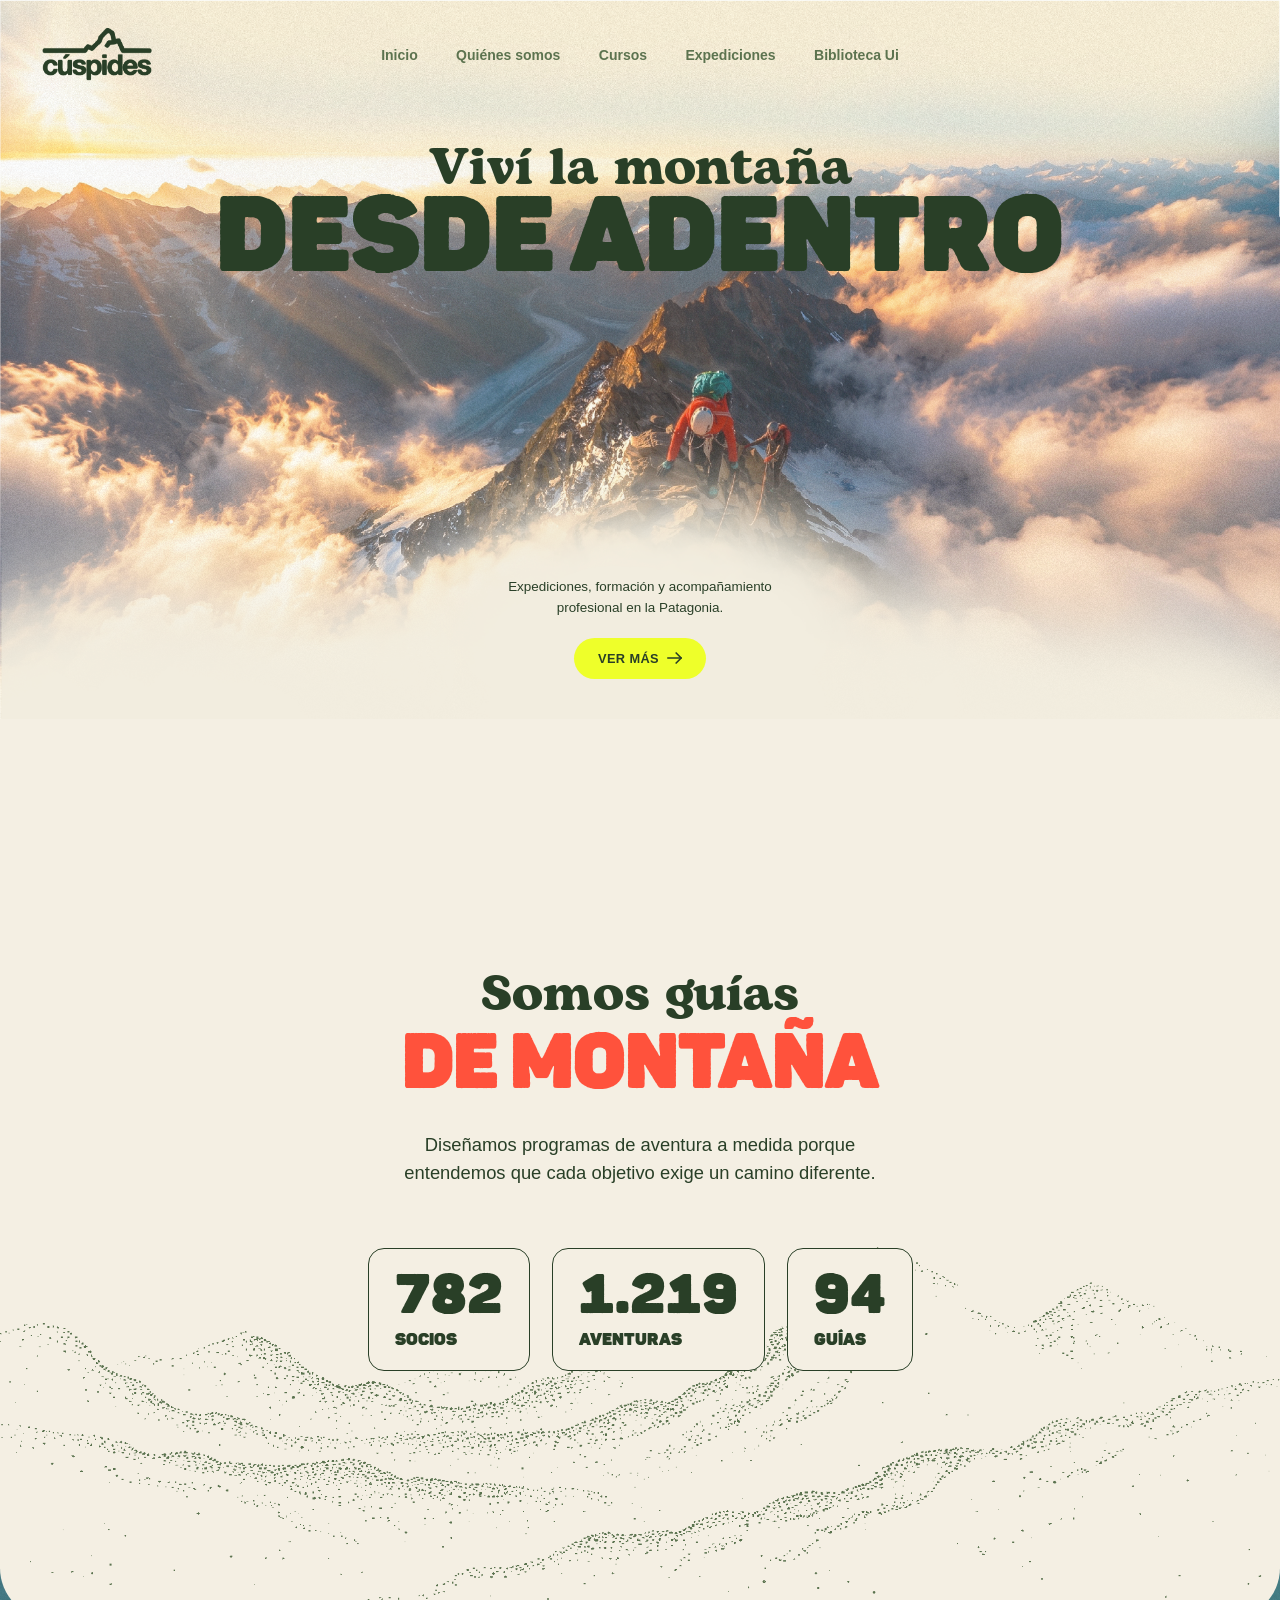
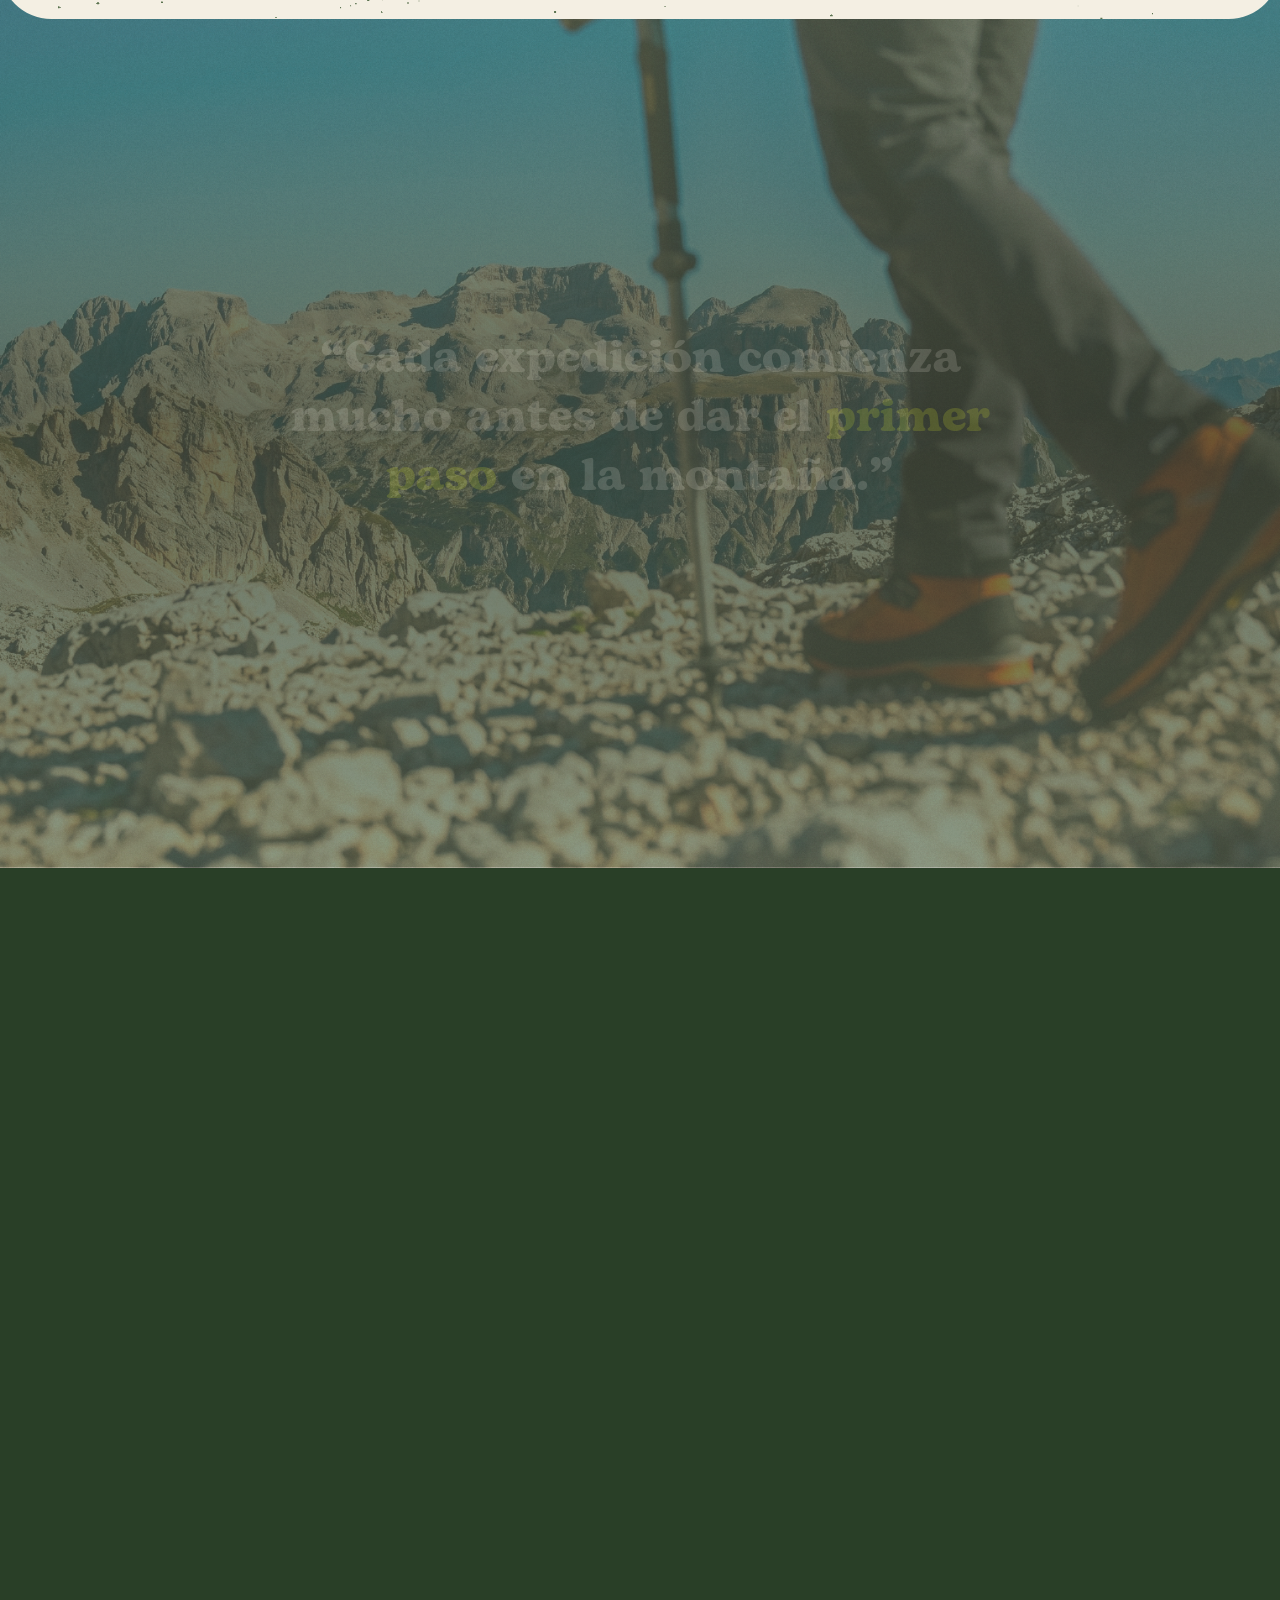
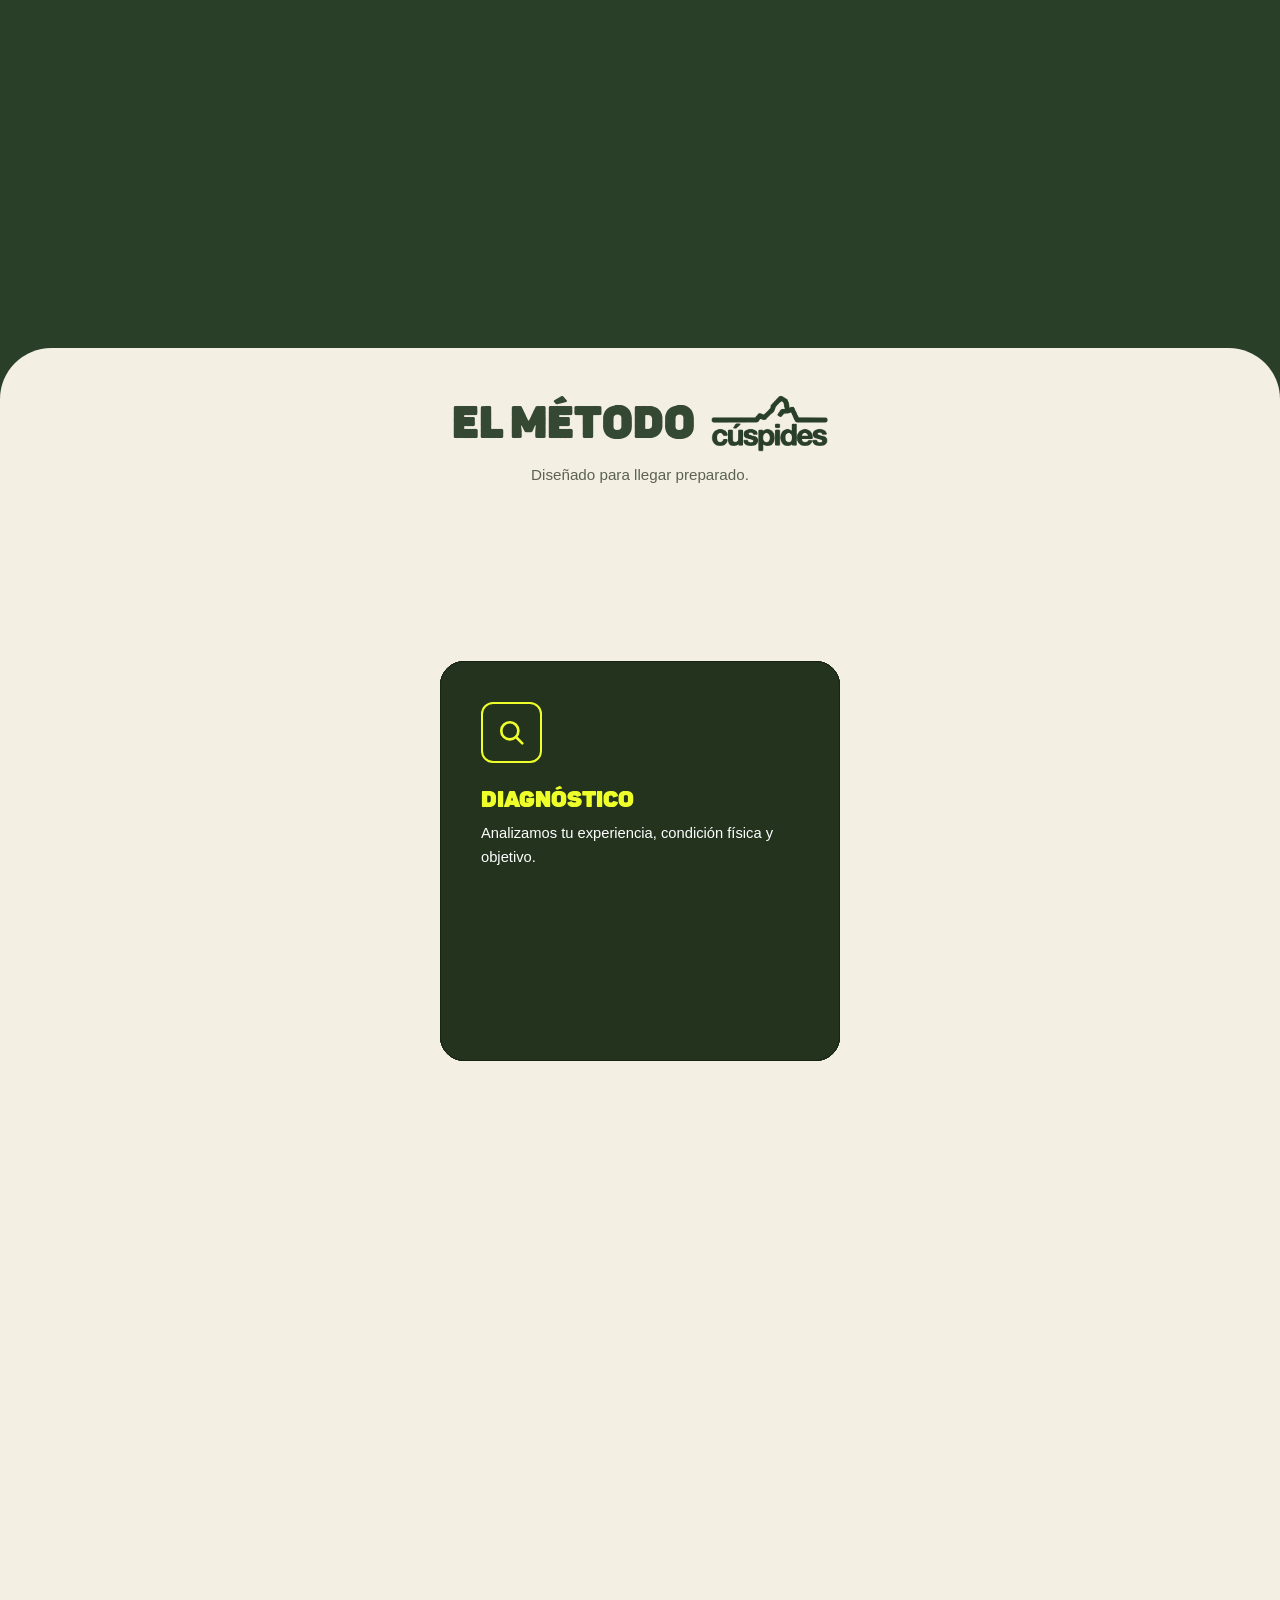
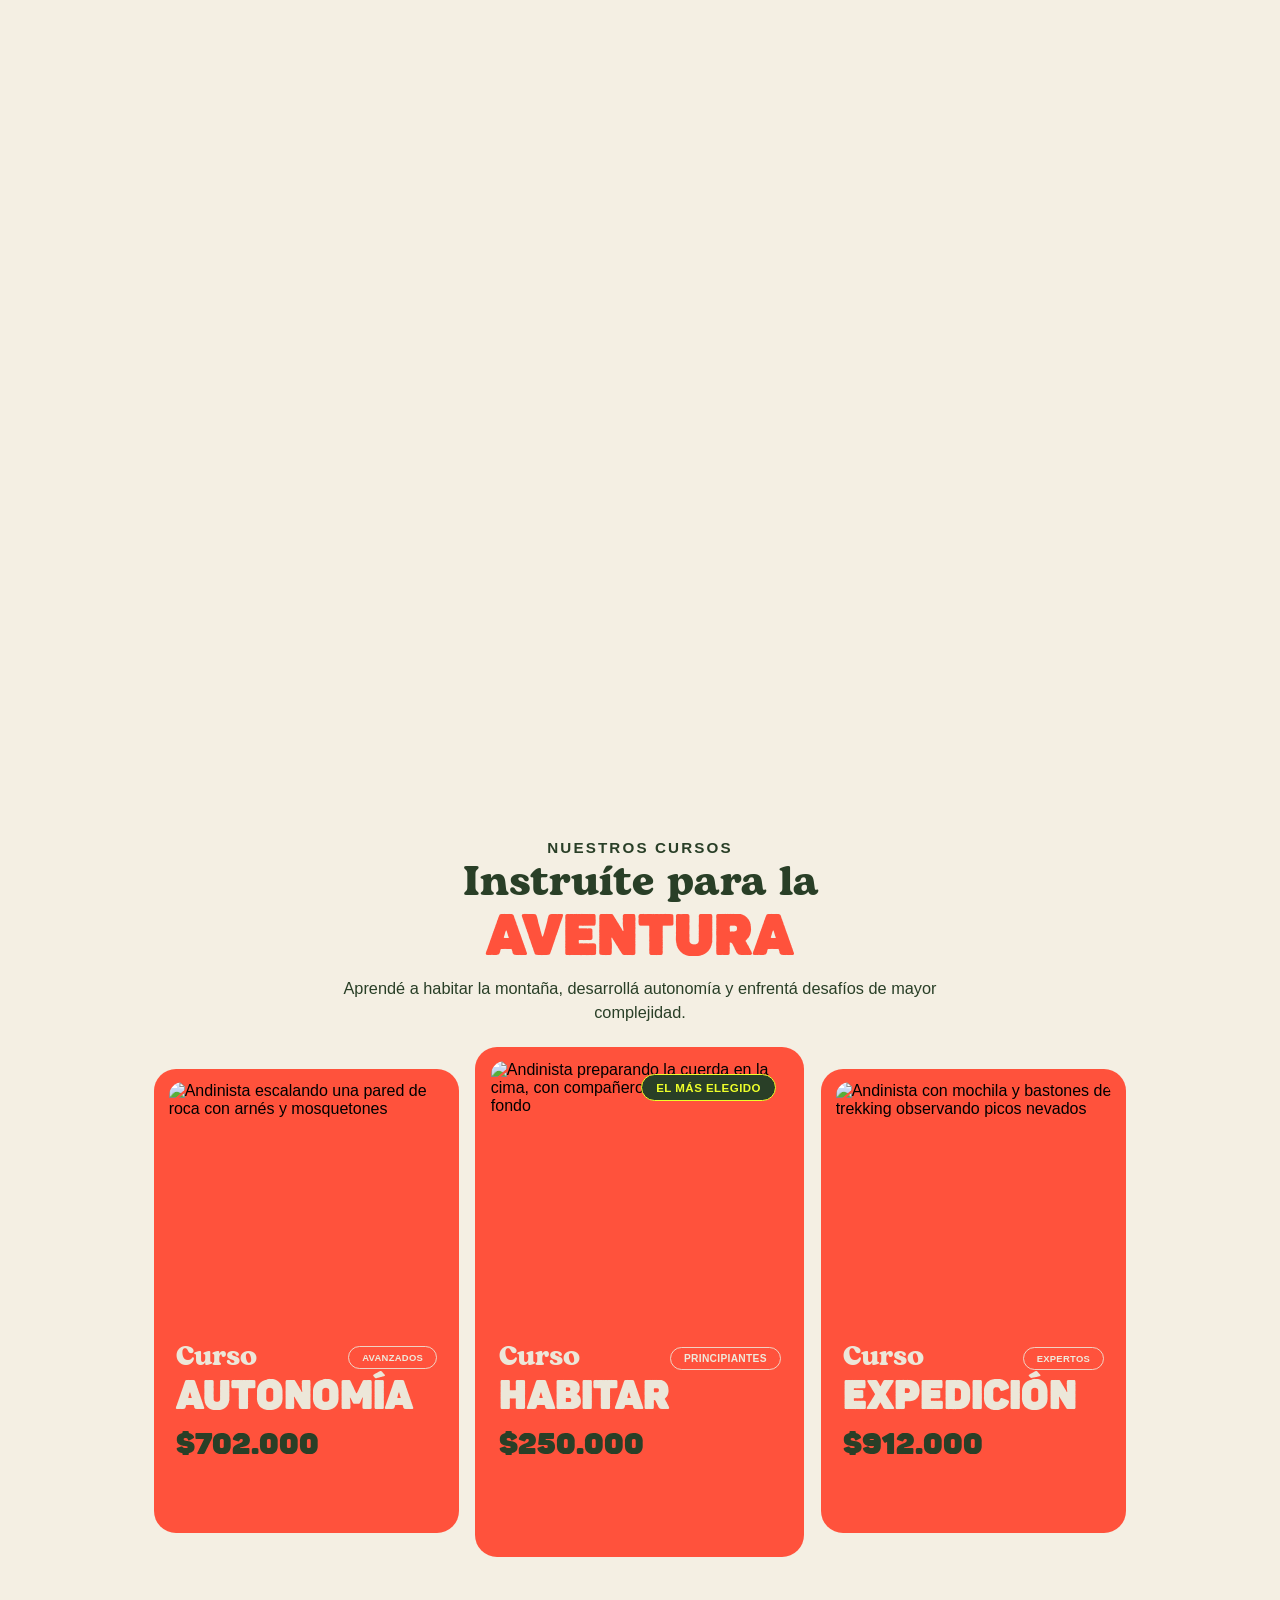
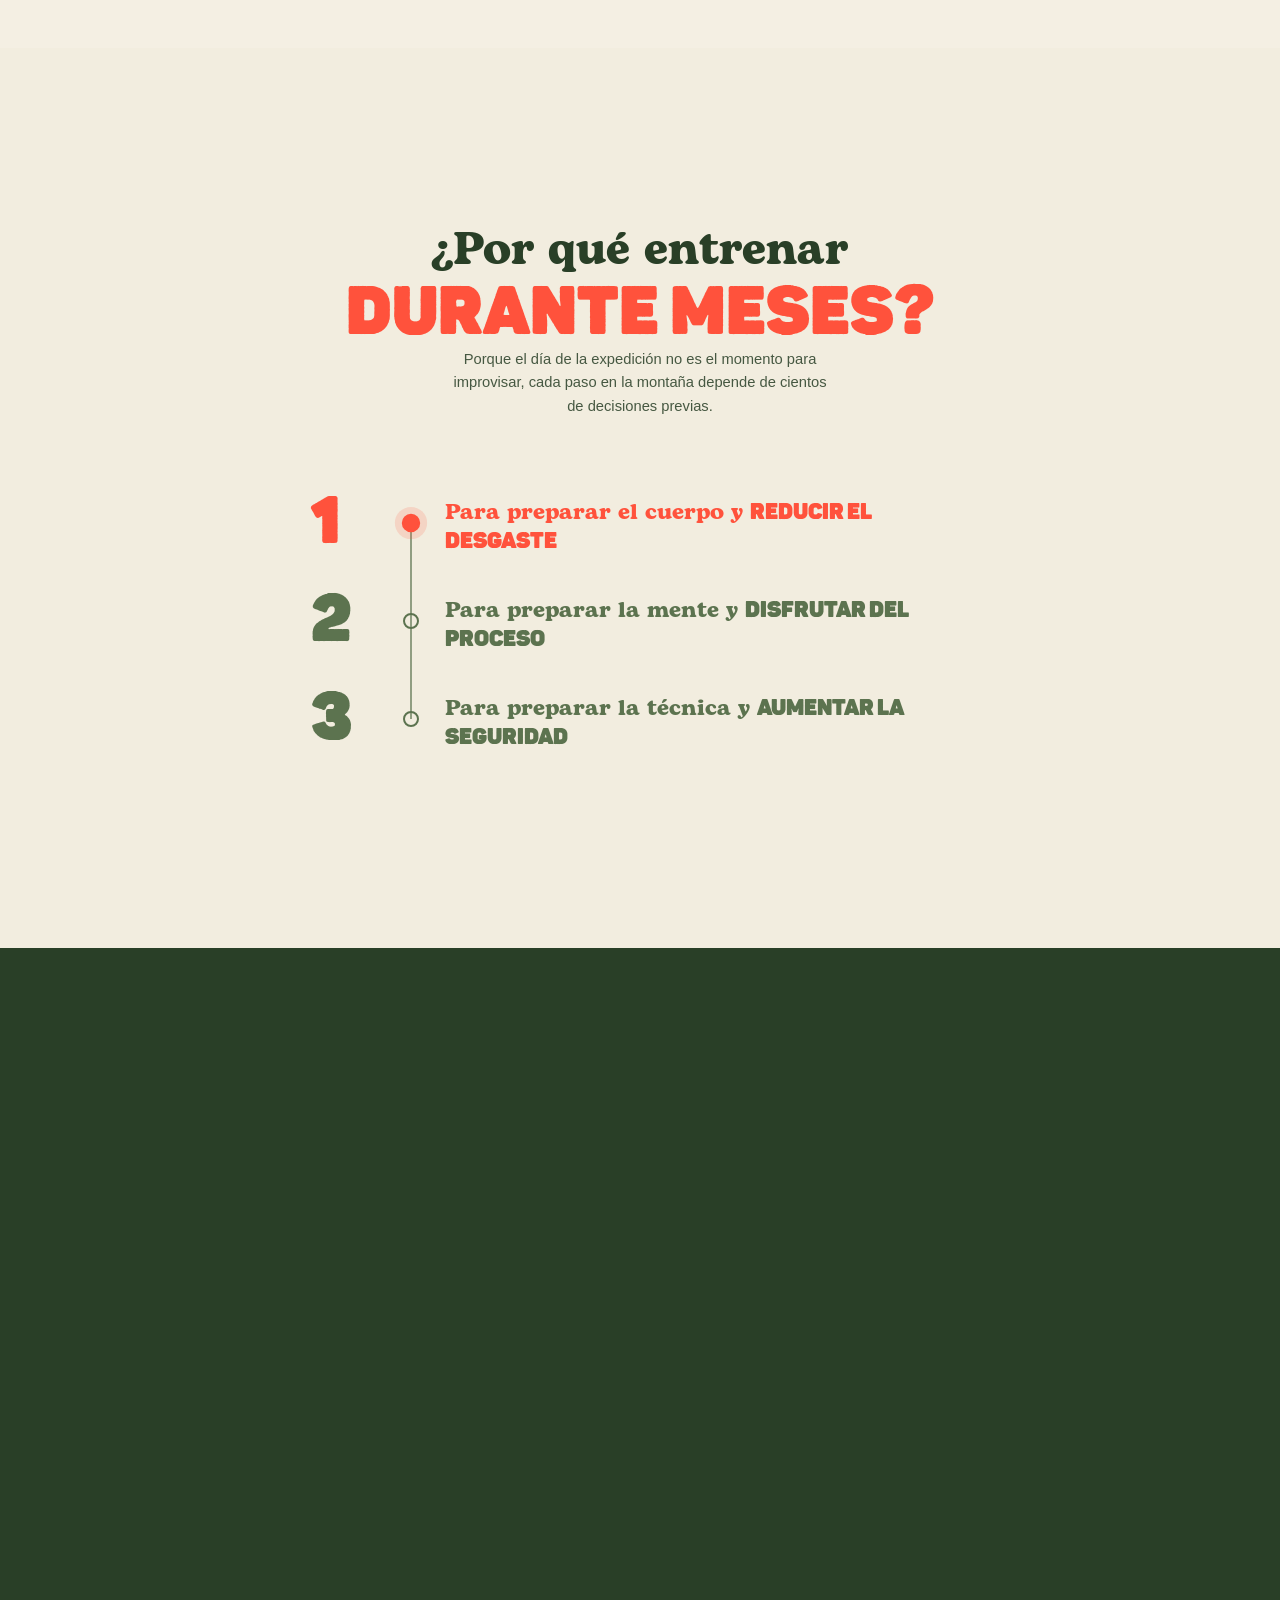
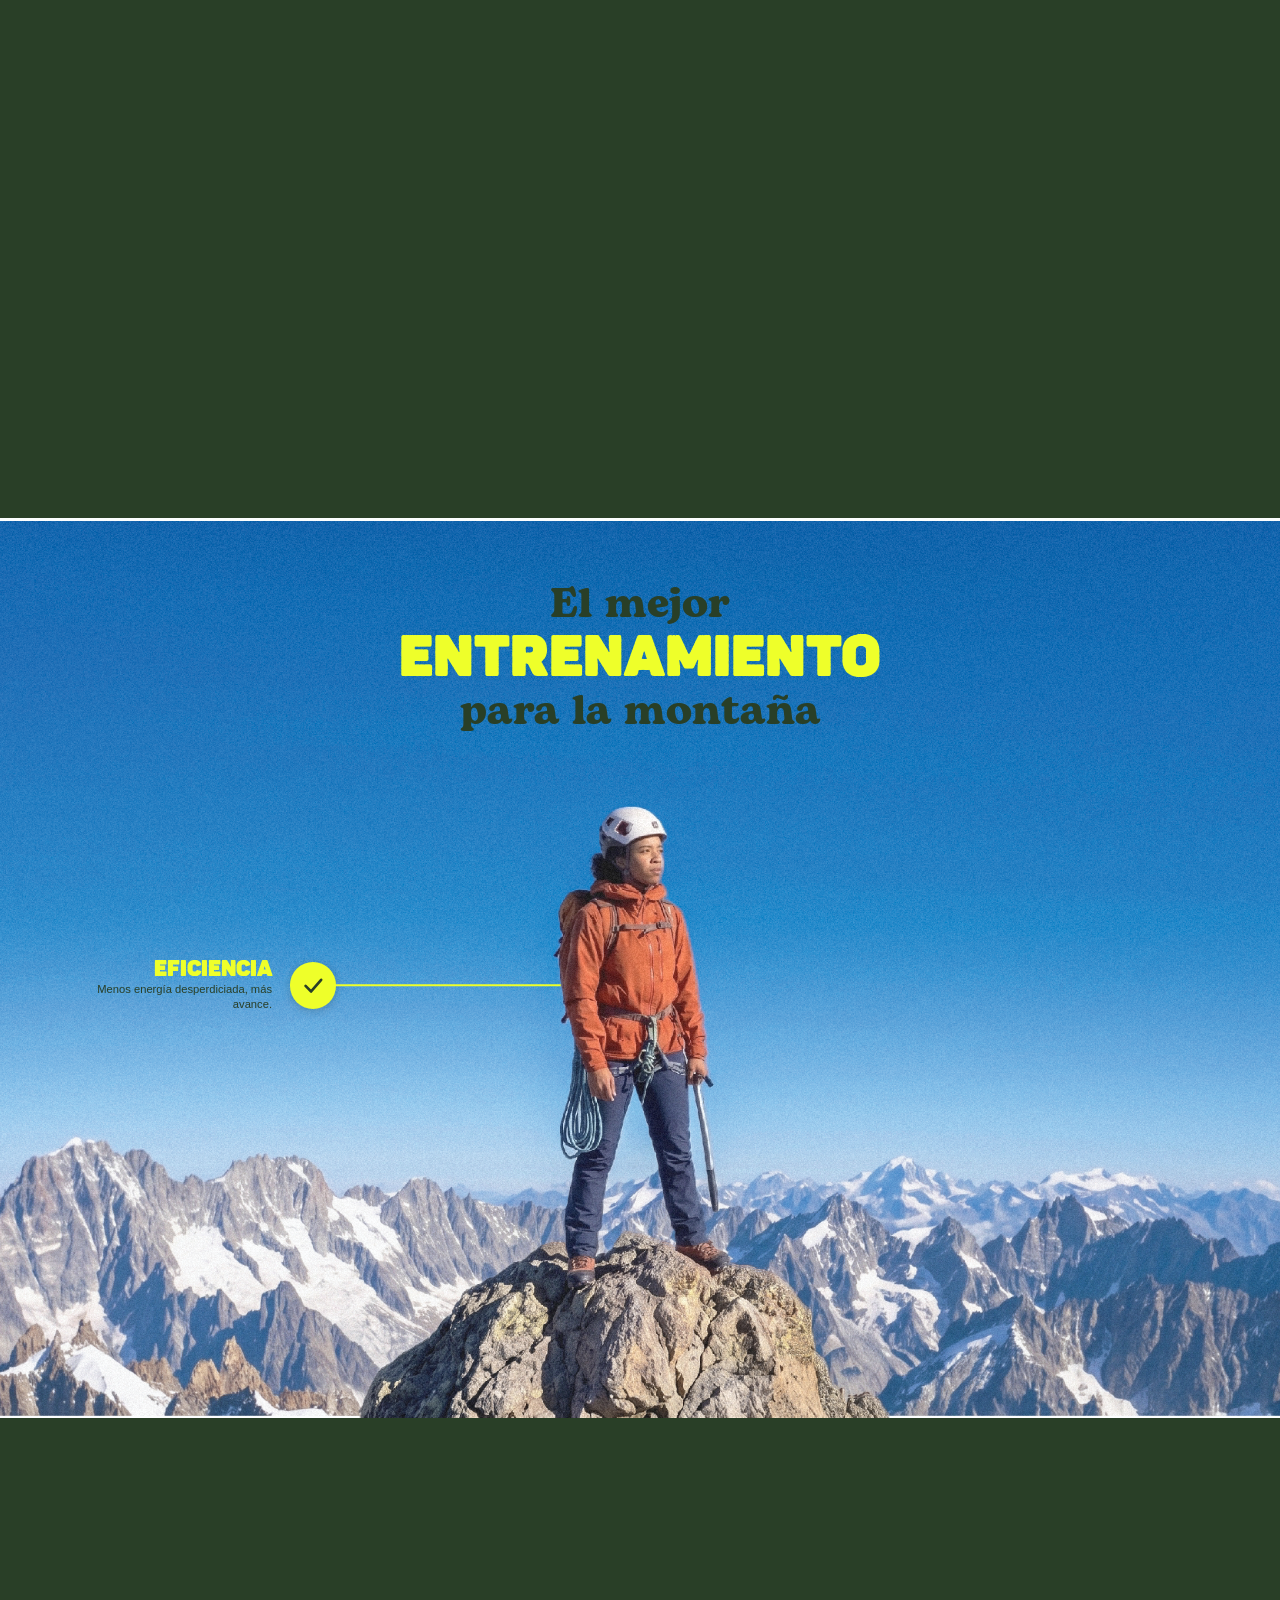
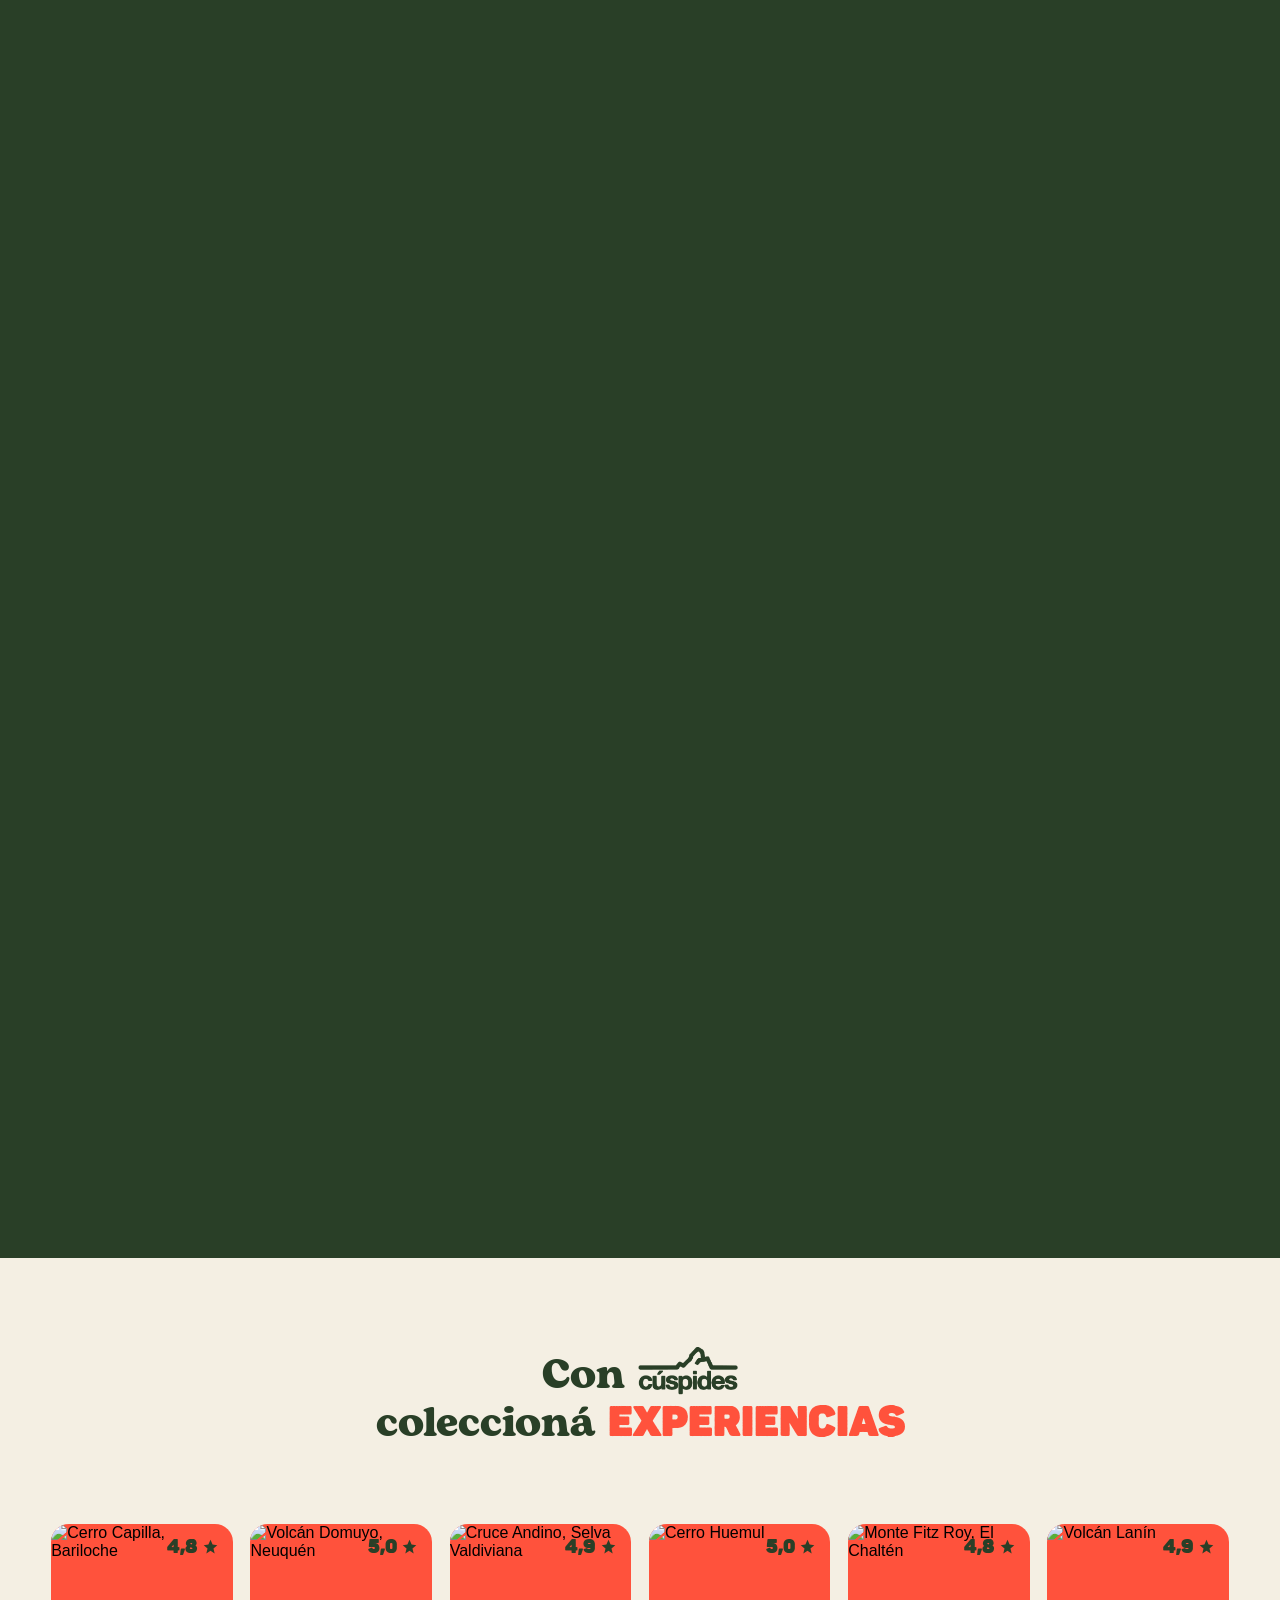
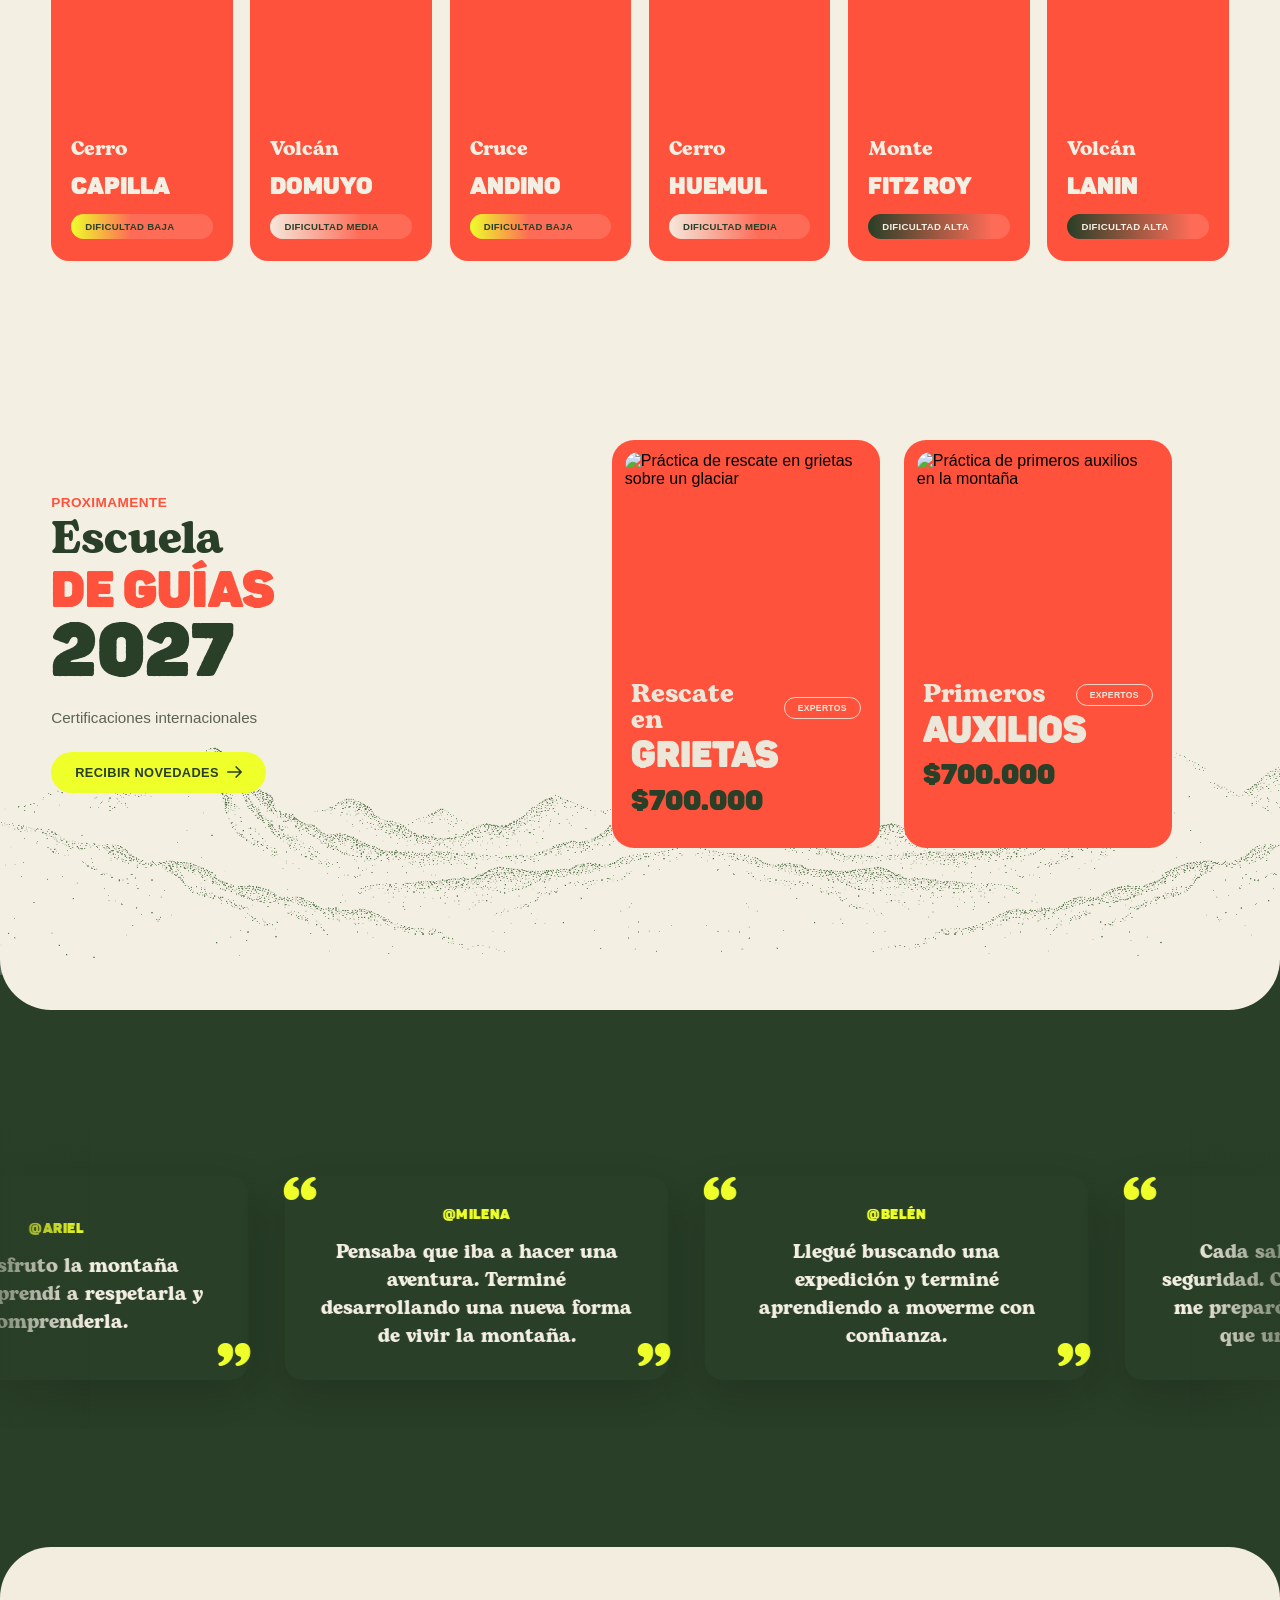
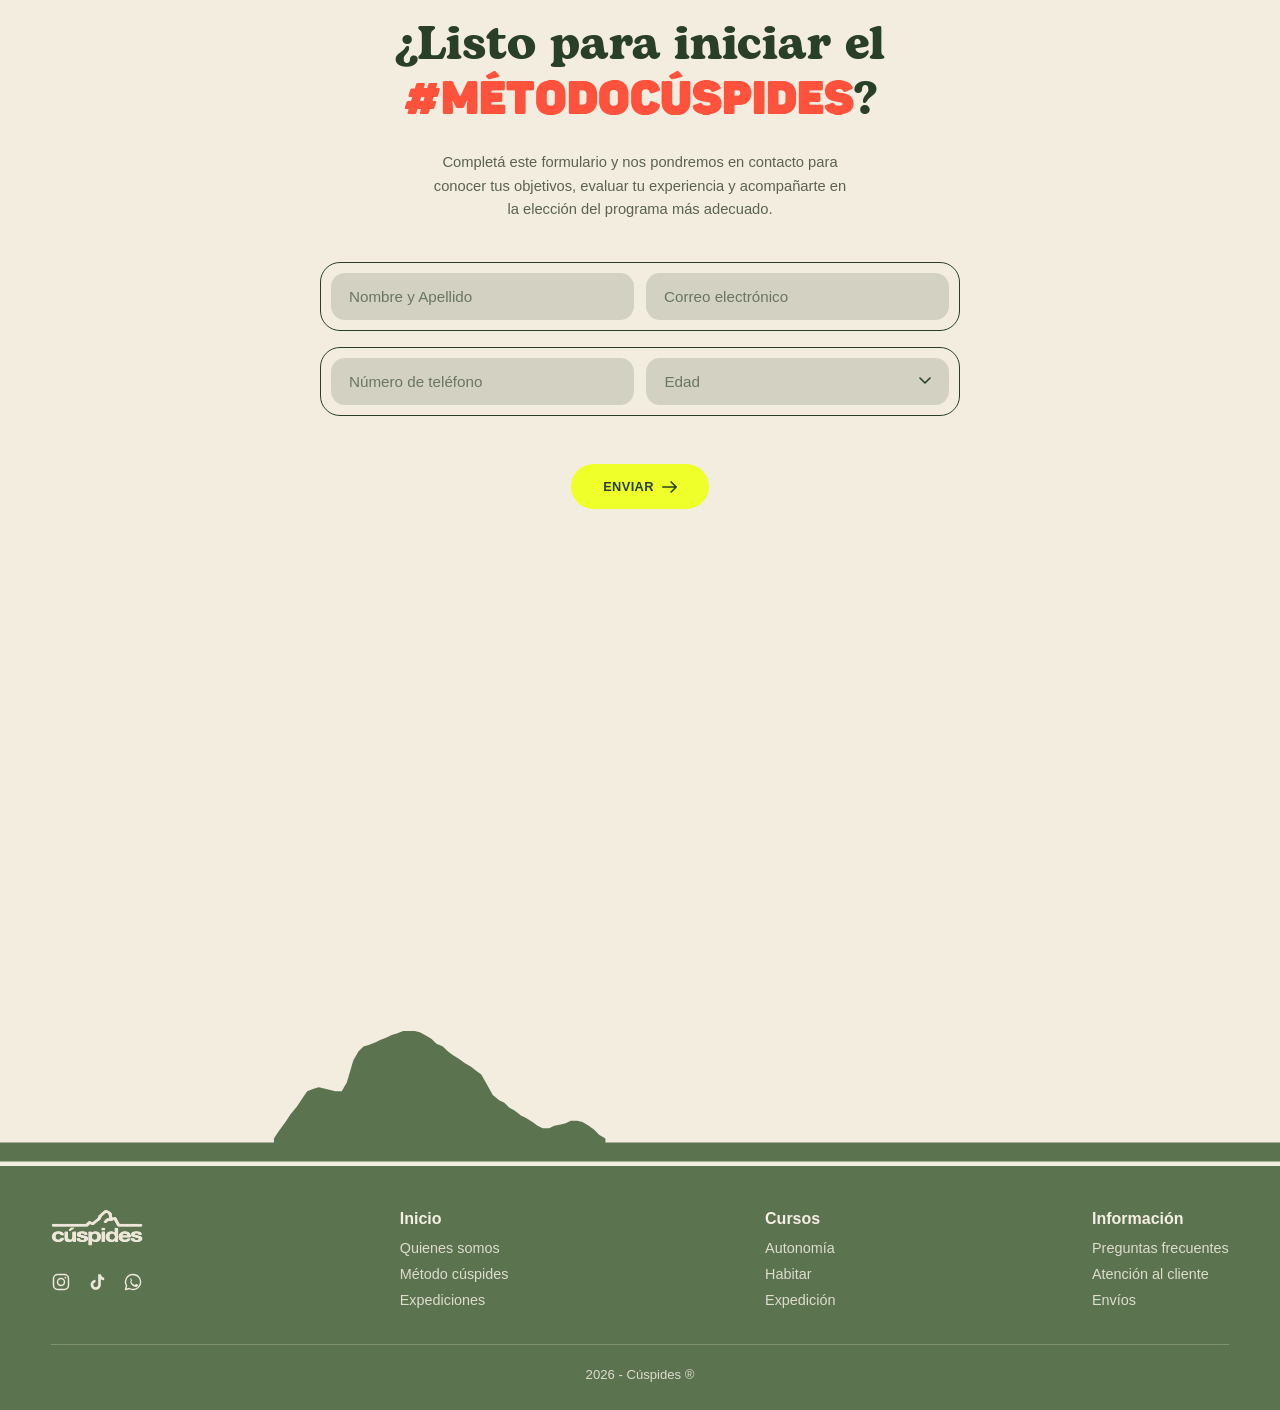
==== commit 044bf472: "entrega3" ====
--- a/index.html
+++ b/index.html
@@ -47,7 +47,7 @@
             <li class="navbar__item"><a href="#quienes-somos" class="navbar__link">Quiénes somos</a></li>
             <li class="navbar__item"><a href="detalle-habitar.html" class="navbar__link">Cursos</a></li>
             <li class="navbar__item"><a href="#" class="navbar__link">Expediciones</a></li>
-            <li class="navbar__item"><a href="#" class="navbar__link">Biblioteca Ui</a></li>
+            <li class="navbar__item"><a href="biblioteca.html" class="navbar__link">Biblioteca Ui</a></li>
           </ul>
         </nav>
       </header>
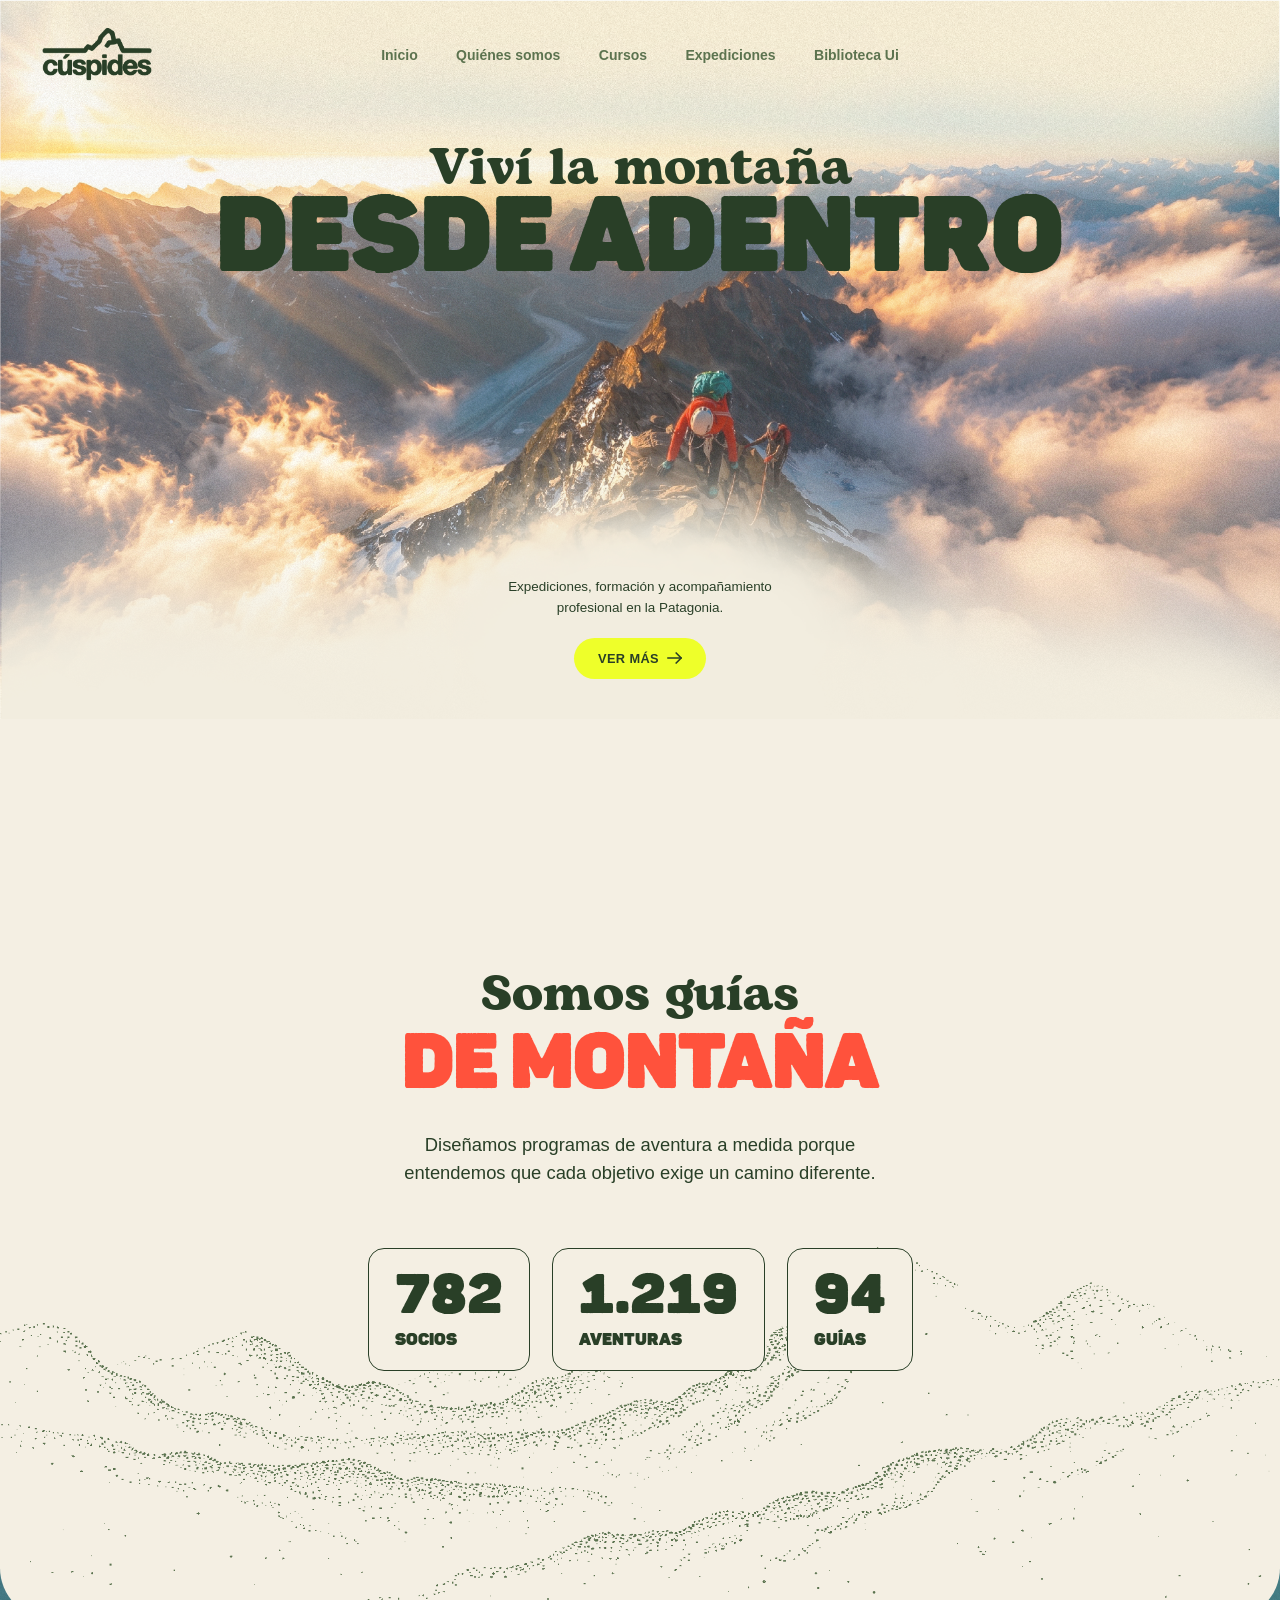
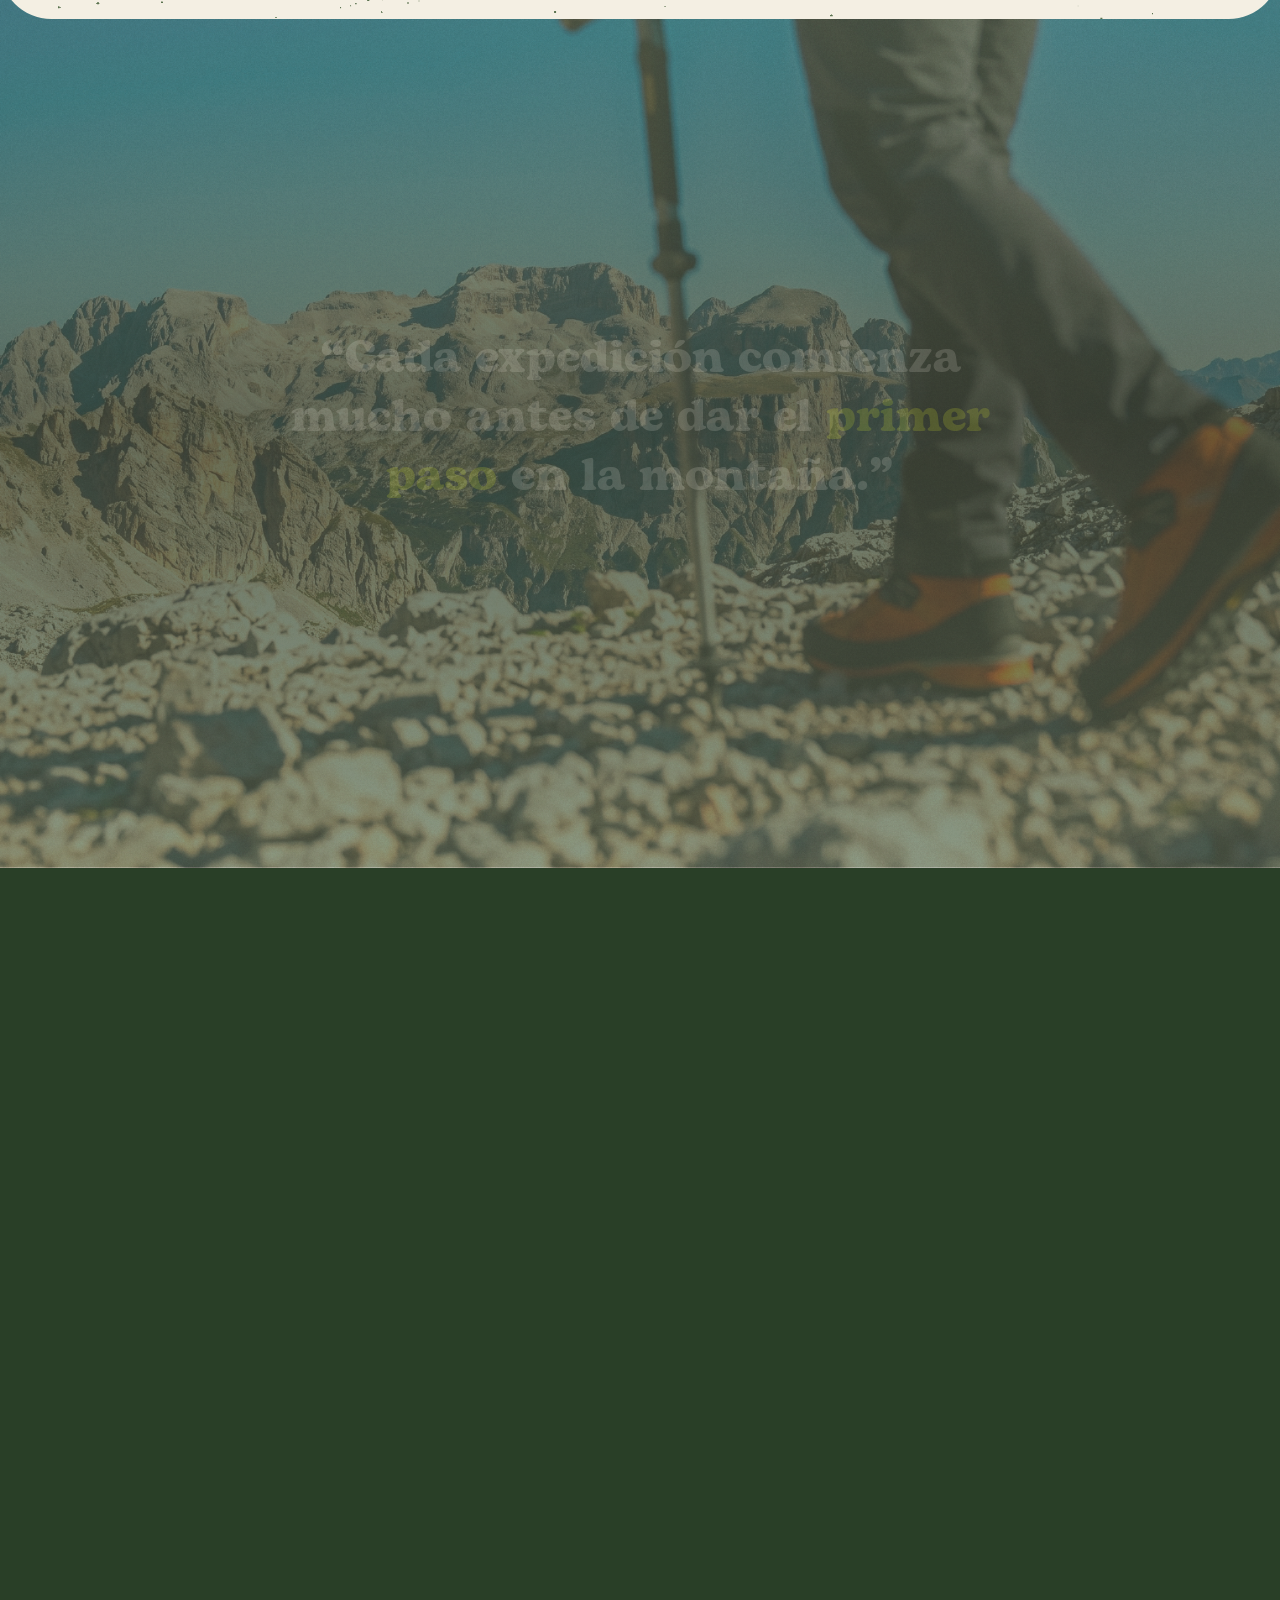
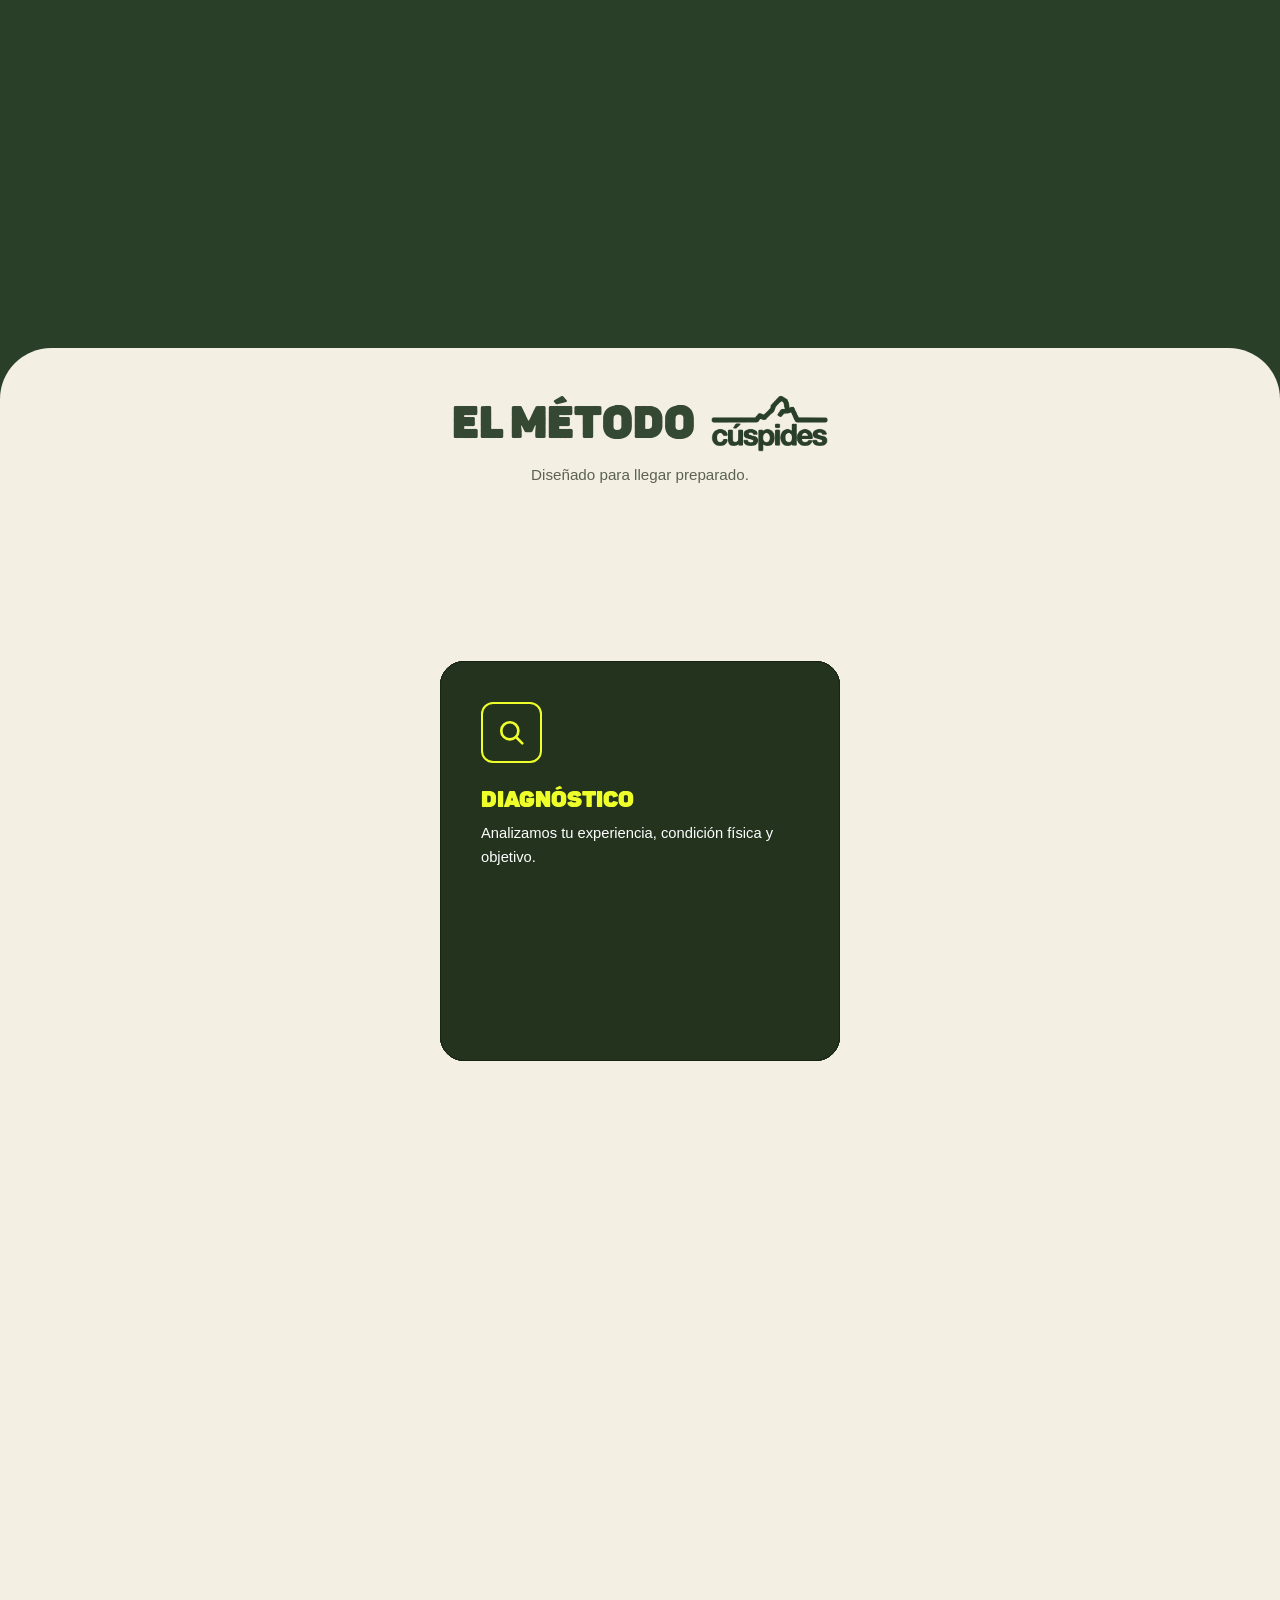
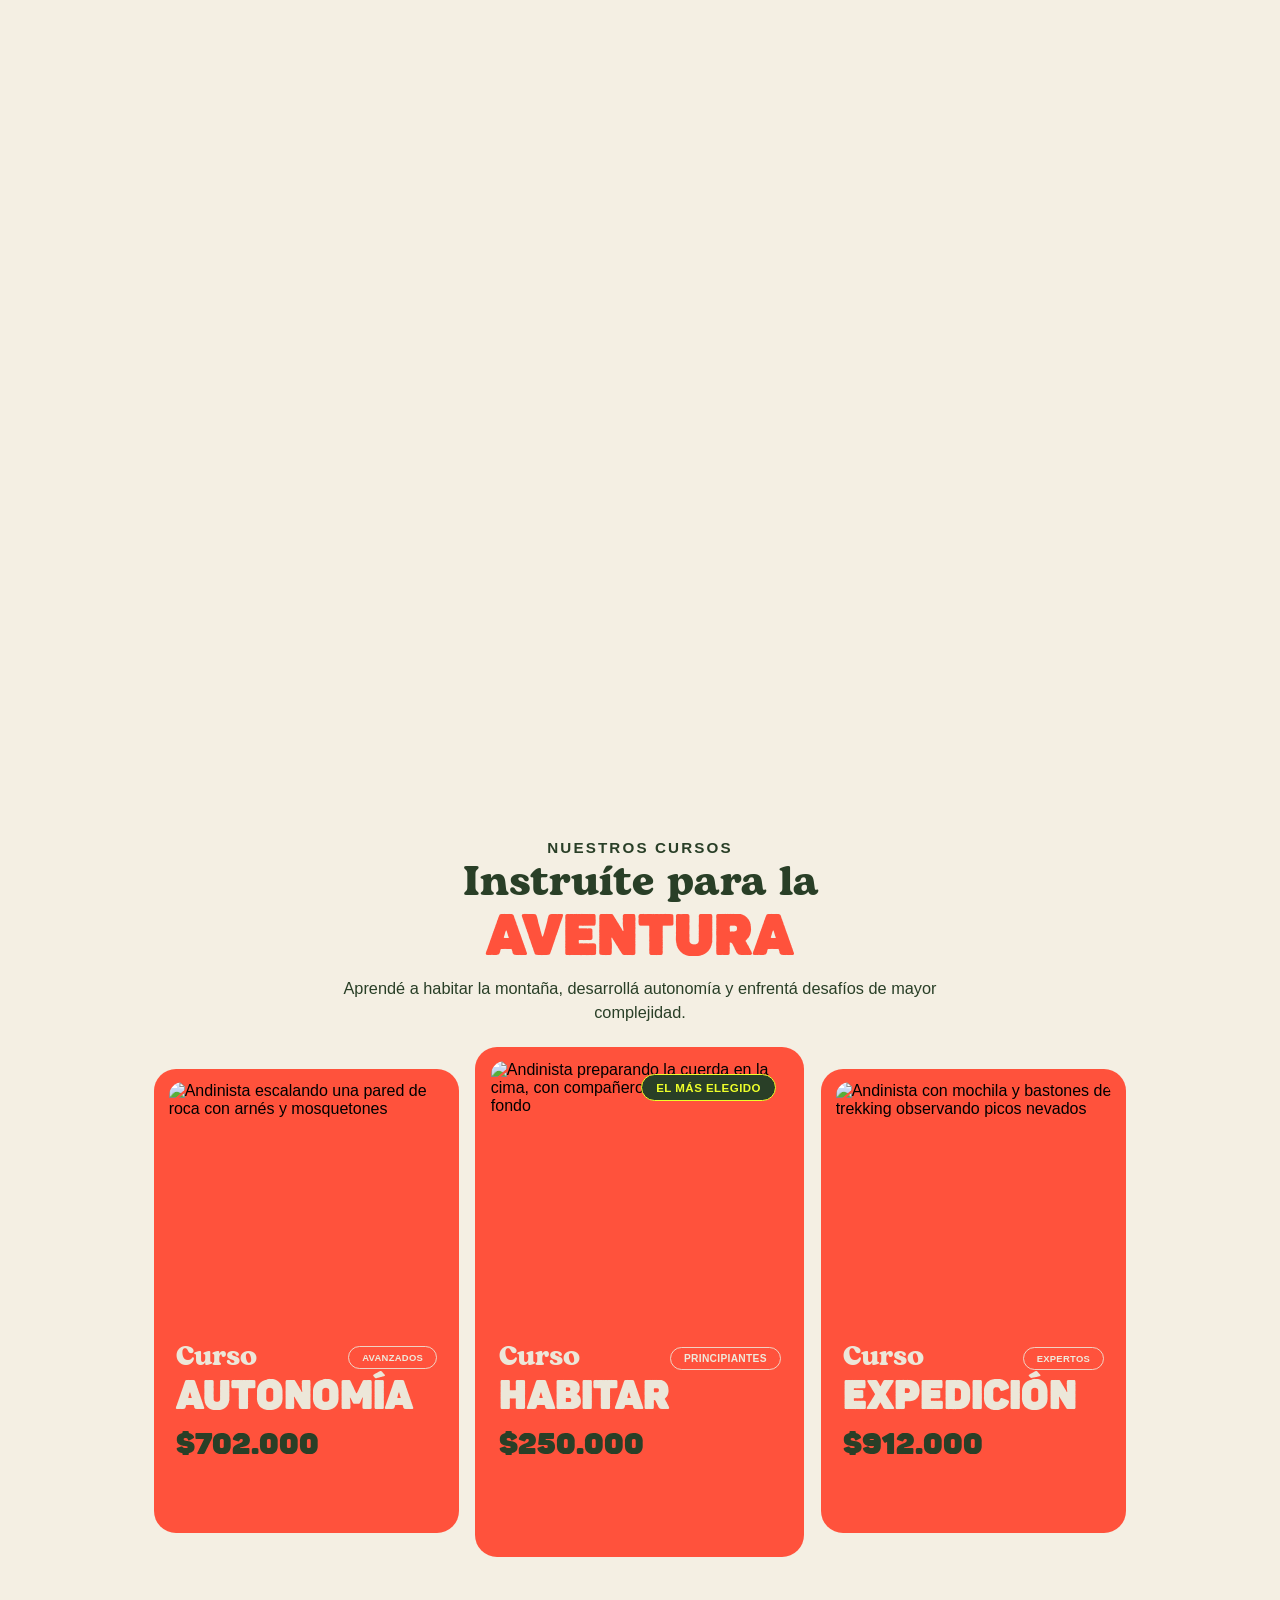
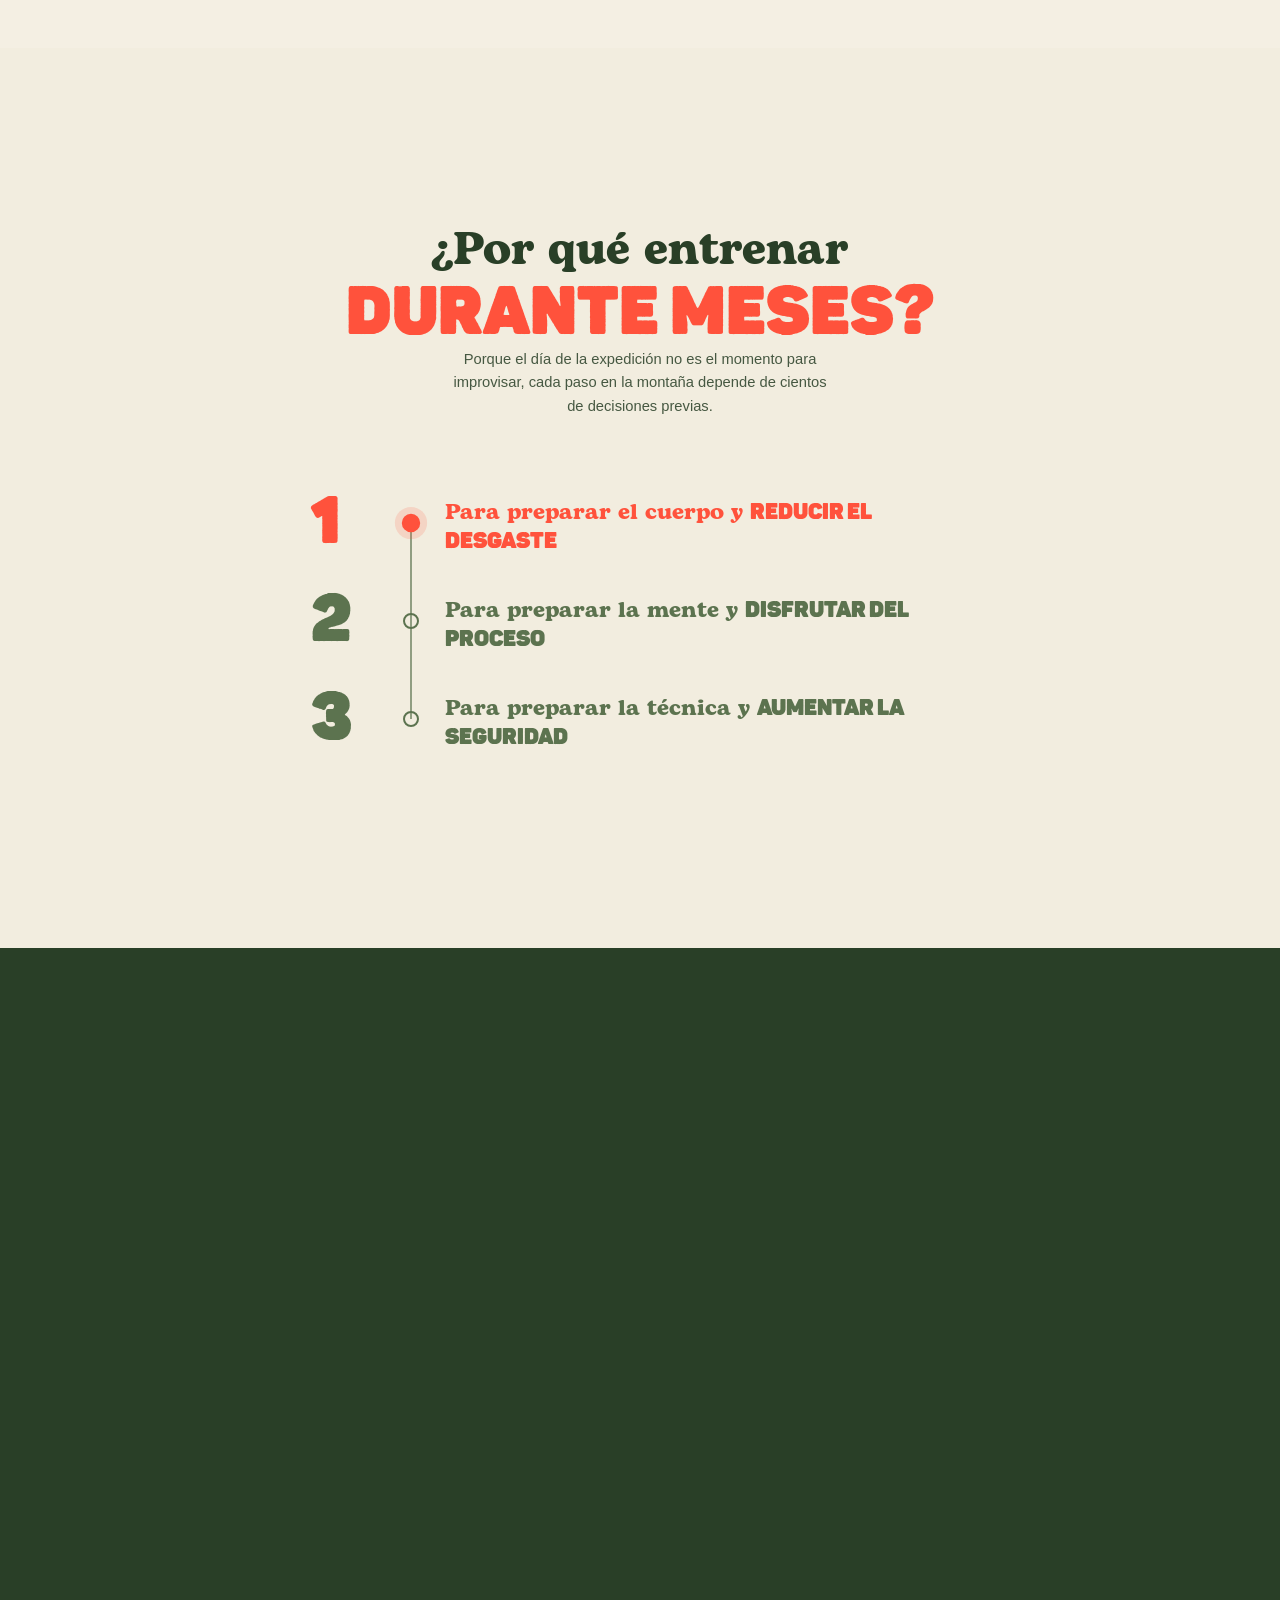
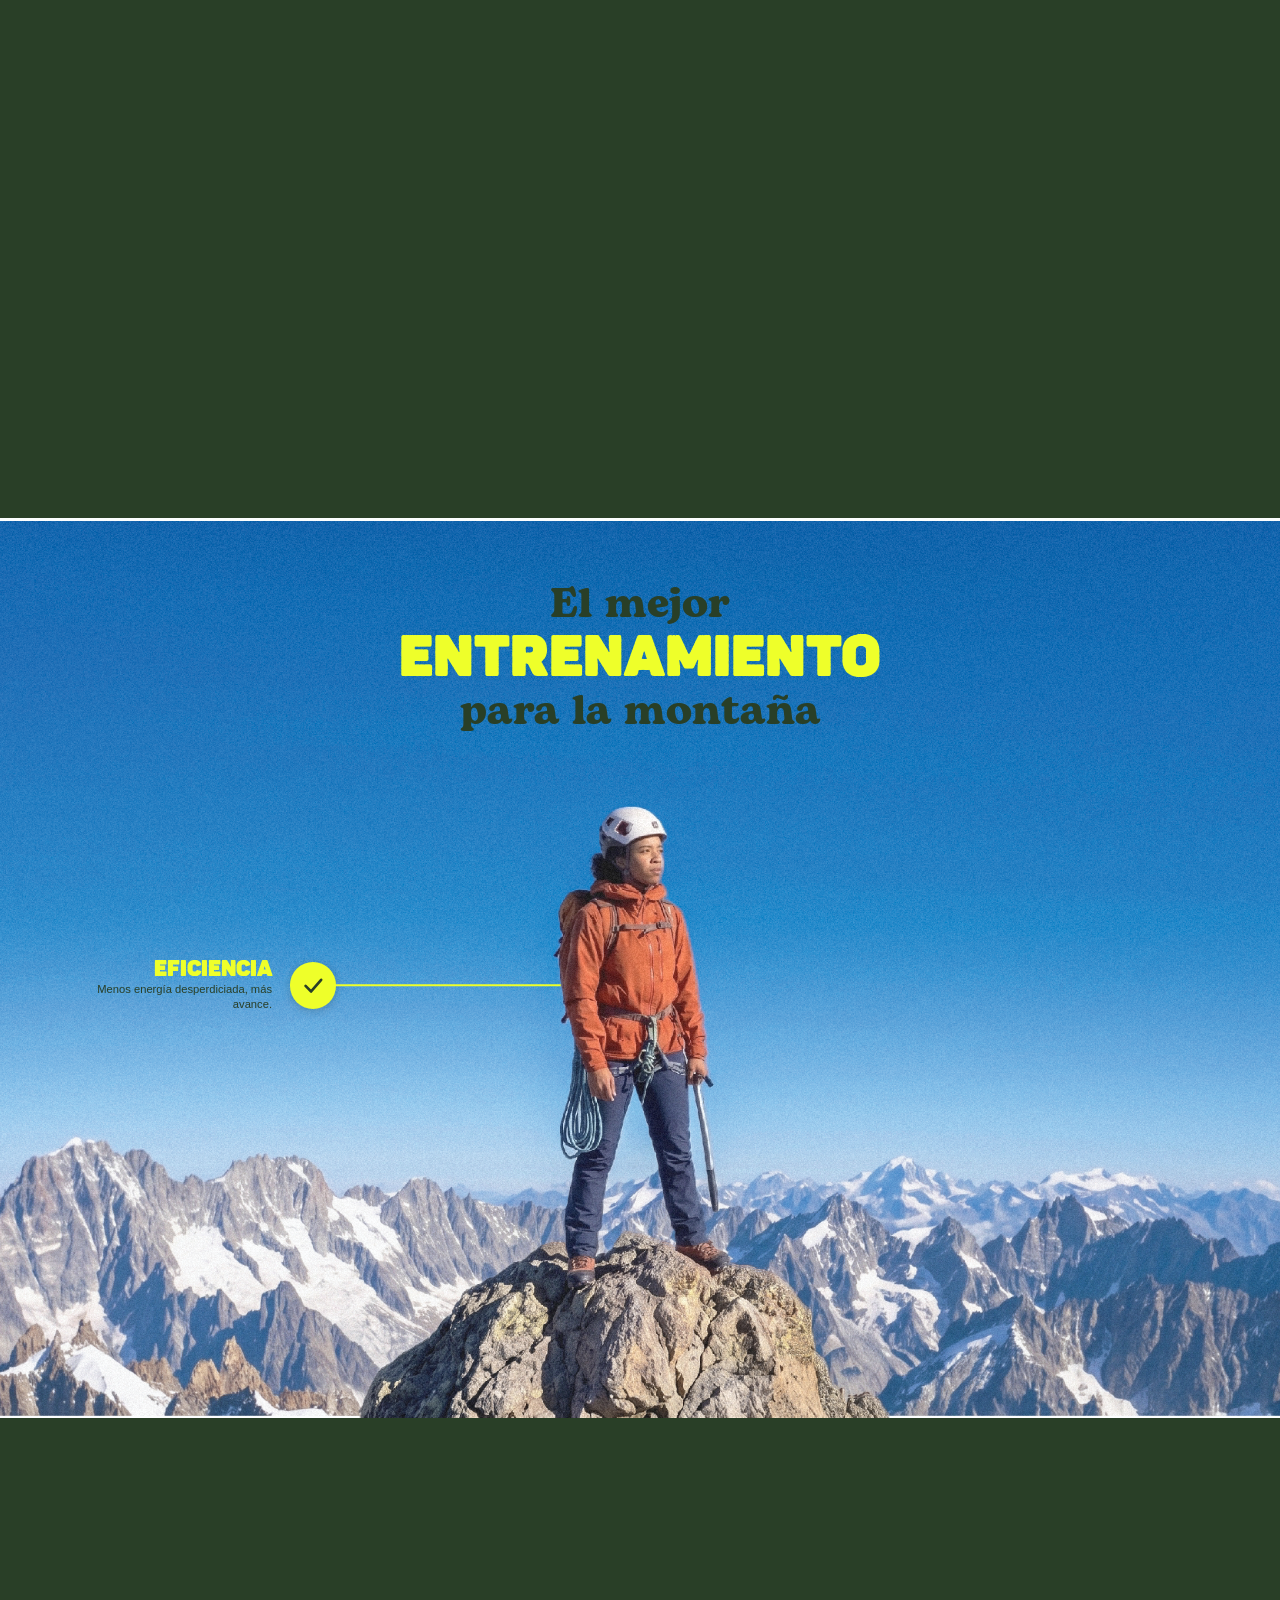
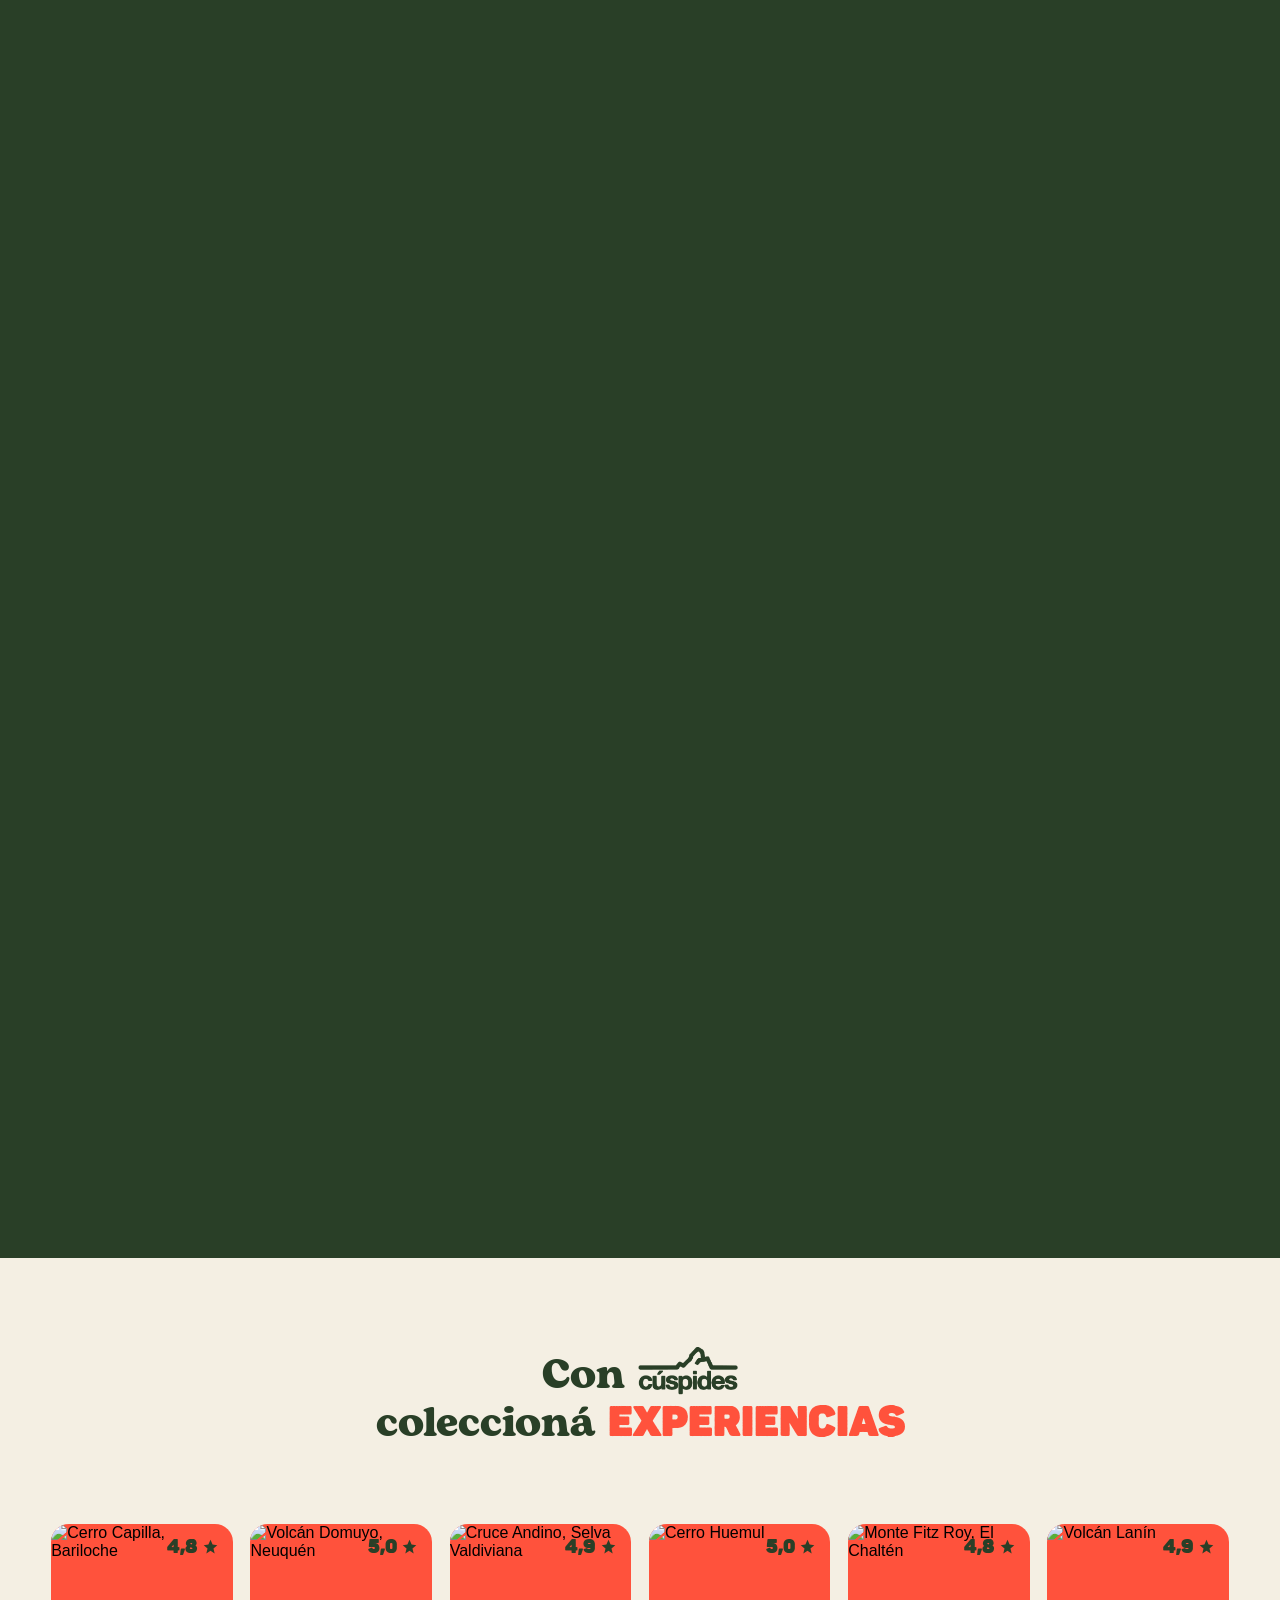
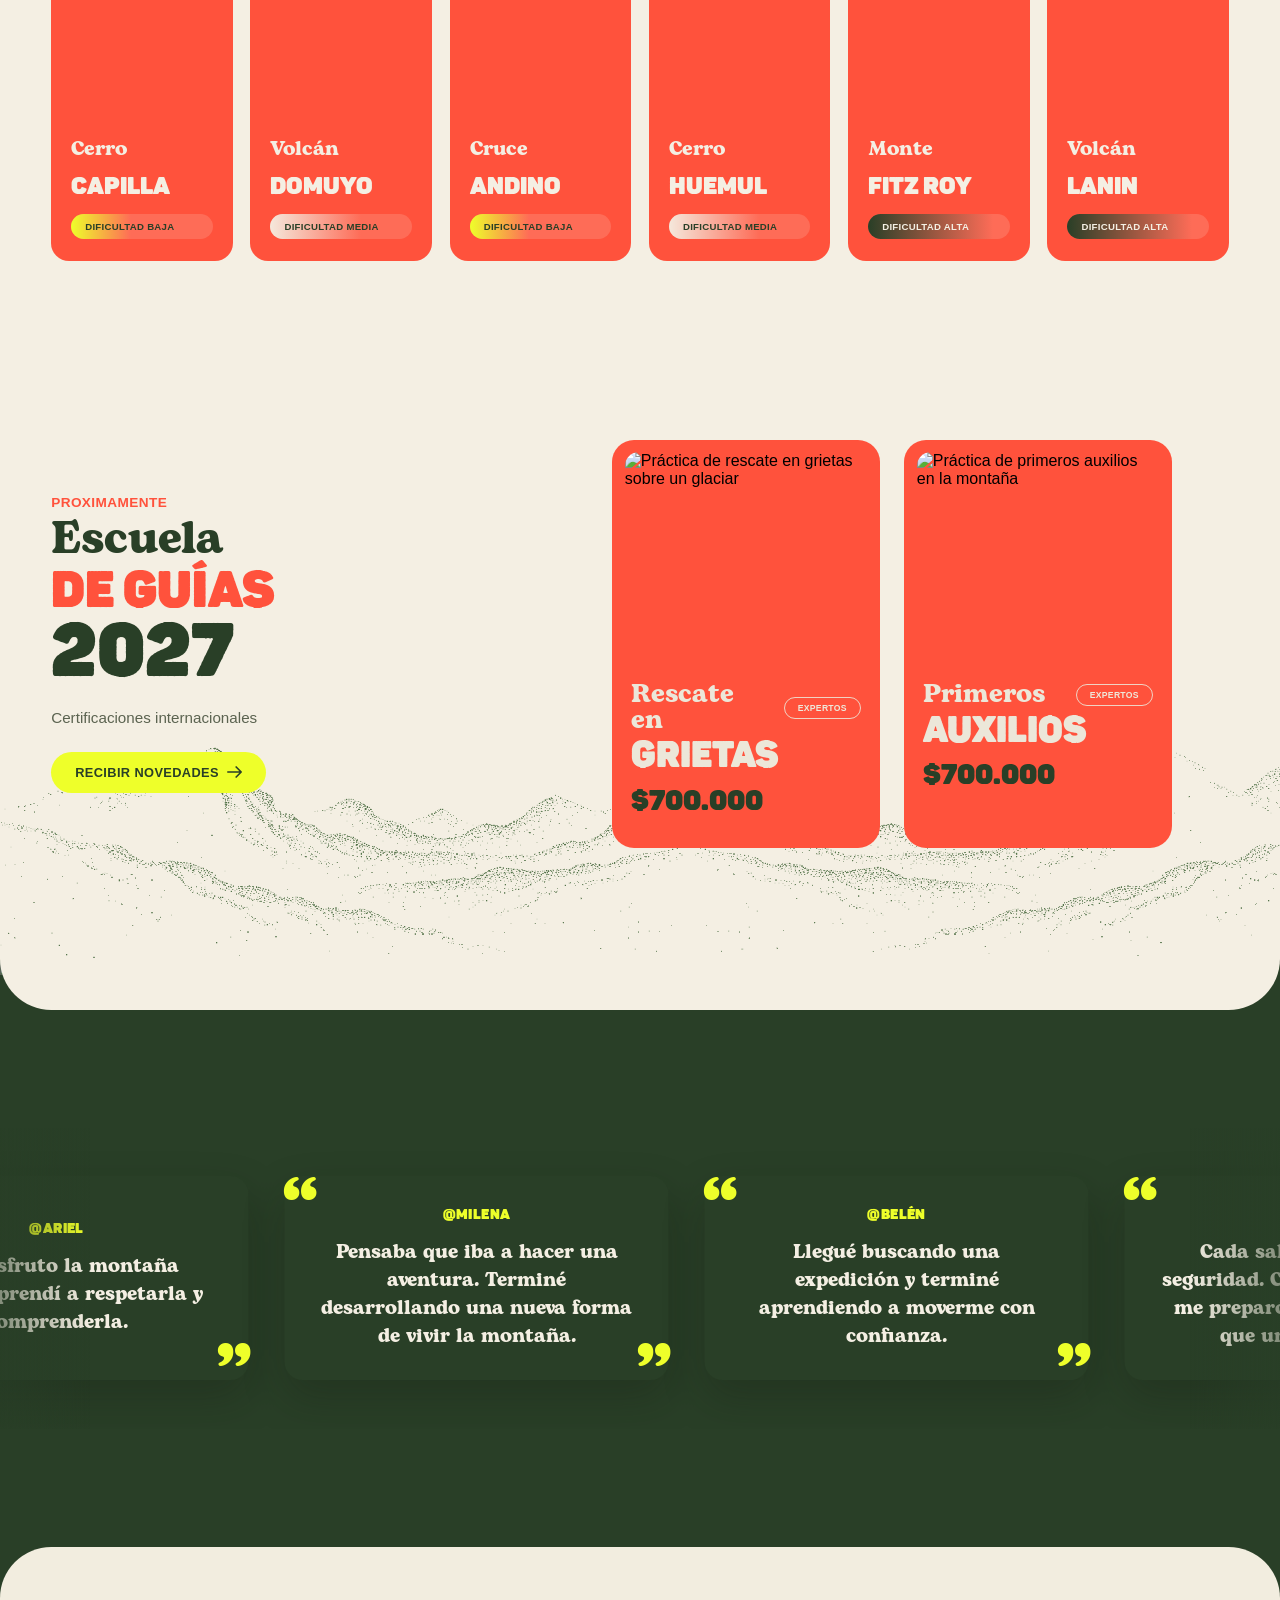
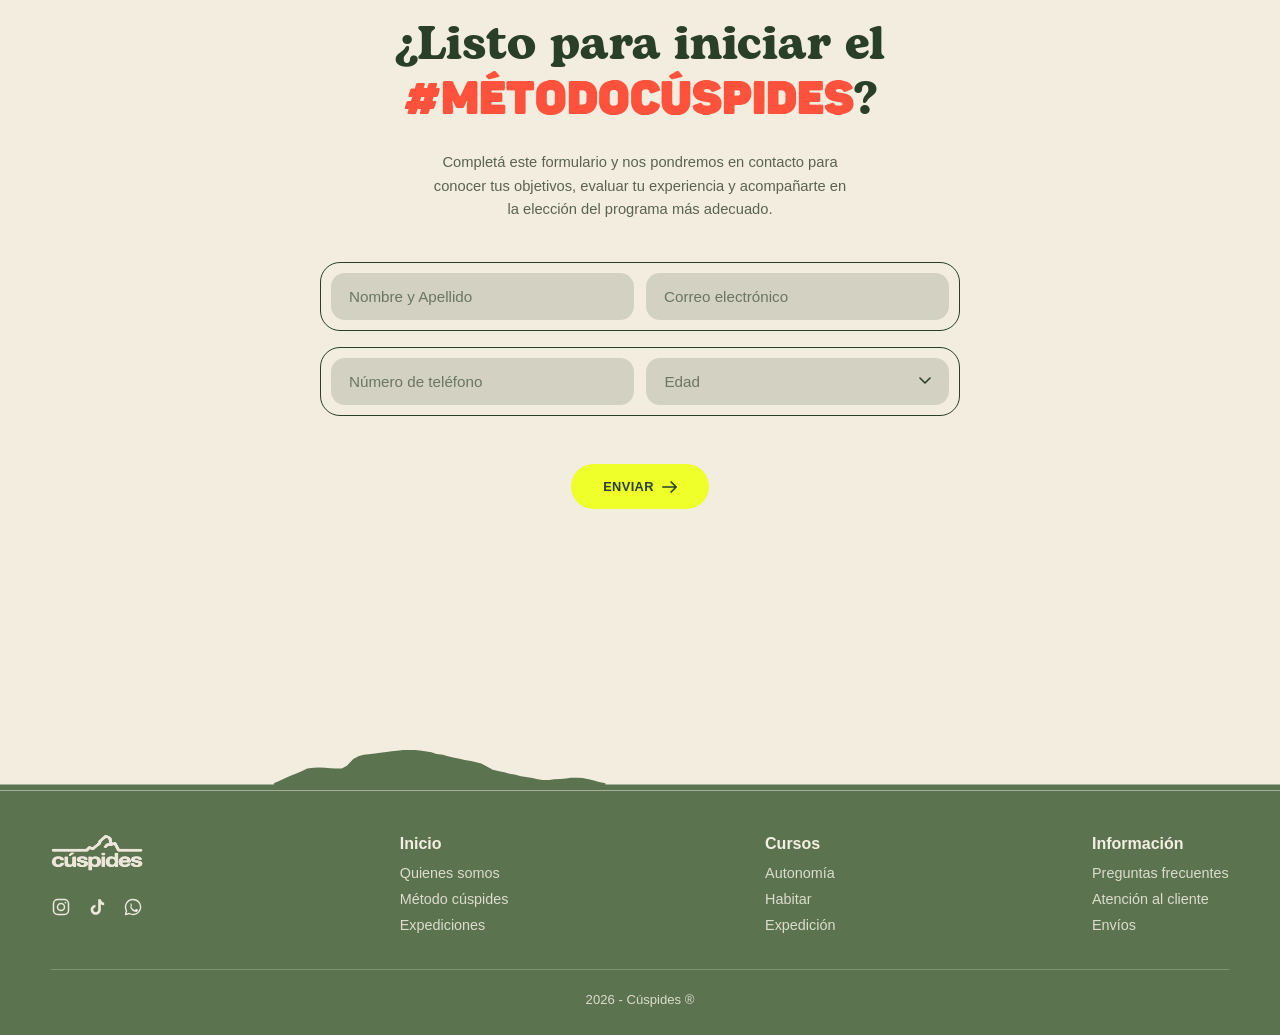
==== commit 83505ee8: "entrega5" ====
--- a/index.html
+++ b/index.html
@@ -1277,7 +1277,8 @@
     </form>
   </div>
 
-  <!-- ============================================
+ 
+<!-- ============================================
      FOOTER (sincronizado con el footer del home)
      ============================================ -->
 <!-- Divisor decorativo tipo montaña: mismo trazado que en el home
--- a/css/style.css
+++ b/css/style.css
@@ -2851,6 +2851,14 @@
   height: 12px;
   flex-shrink: 0;
 }
+/* ---------- Divisor tipo montaña ----------
+   Sincronizado con el home: mismo trazado, mismo verde (#5c7350, el
+   mismo tono que ya usan .course-includes/.course-gear en este archivo). */
+.final-cta__divider {
+  display: block;
+  width: 100%;
+  height: clamp(80px, 13vw, 190px);
+}
 
 /* ---------- Footer ----------
    Sincronizado con el footer del home (misma estructura y clases:
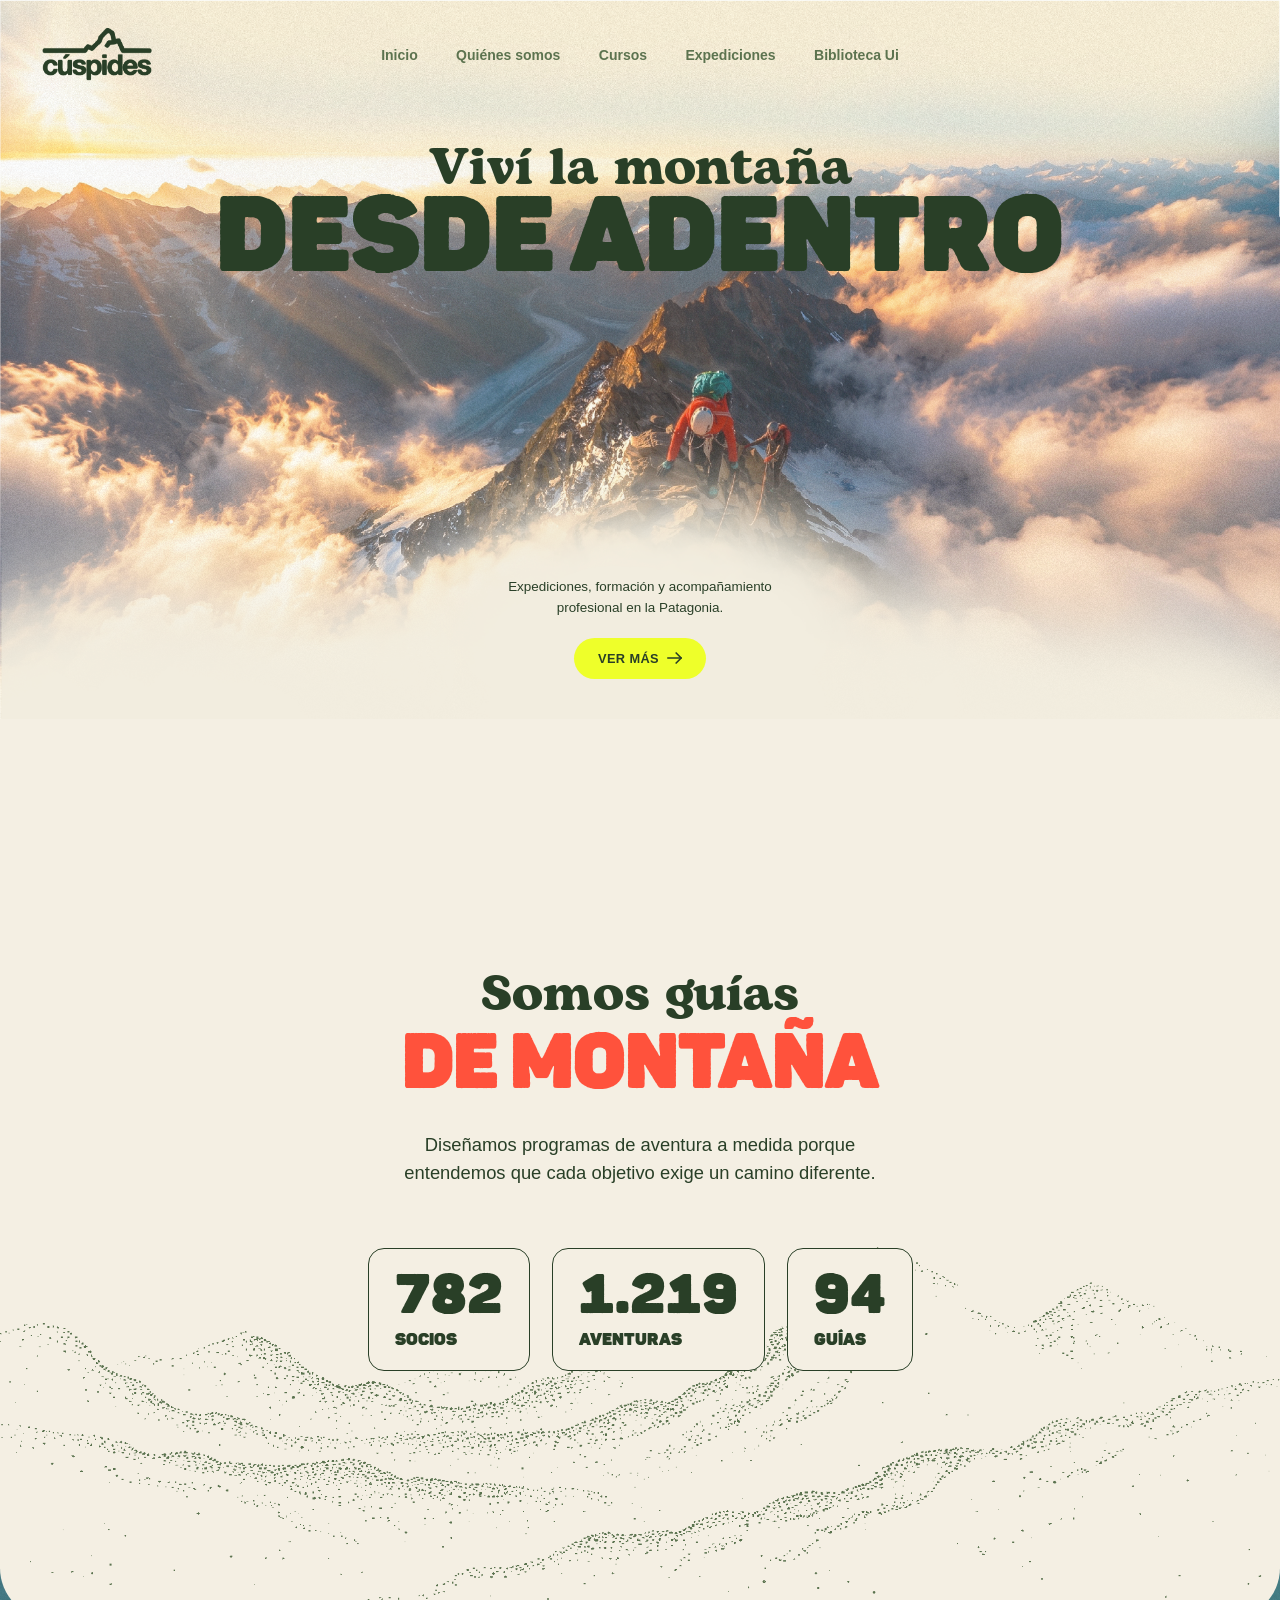
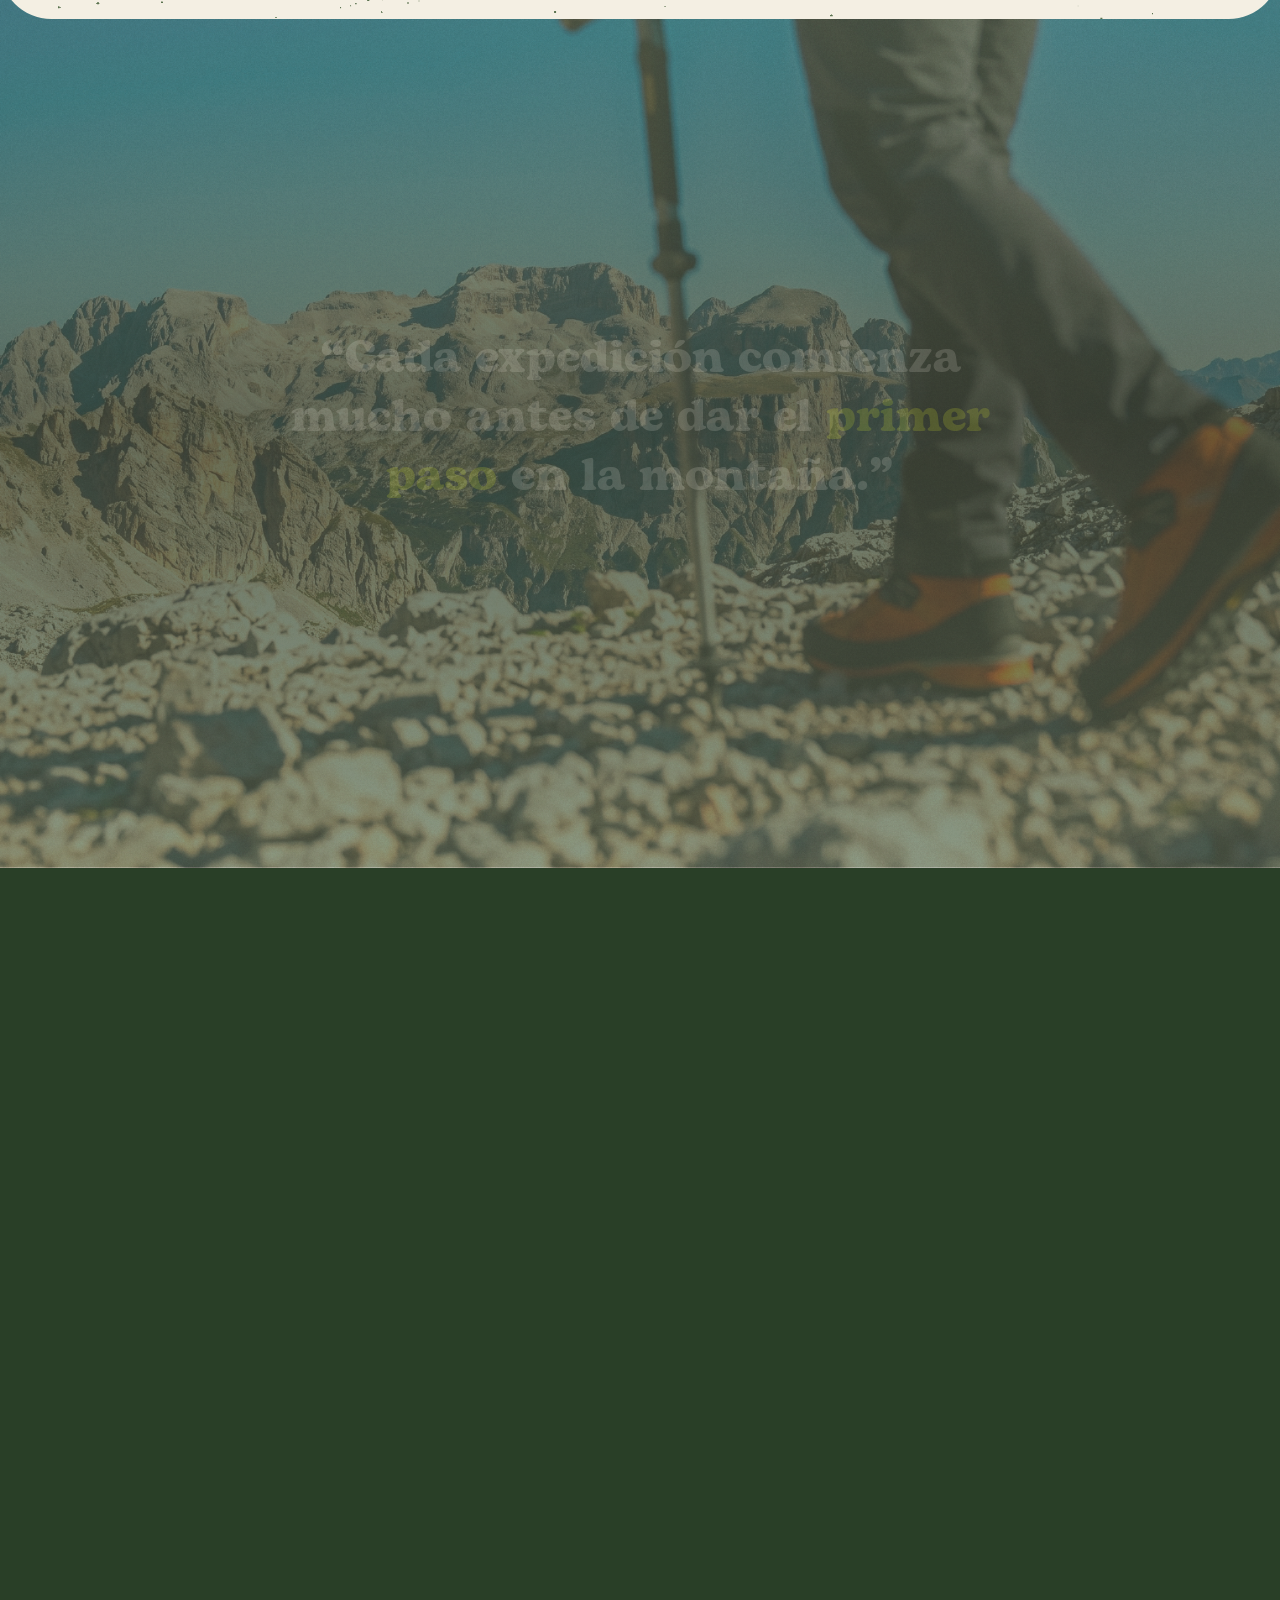
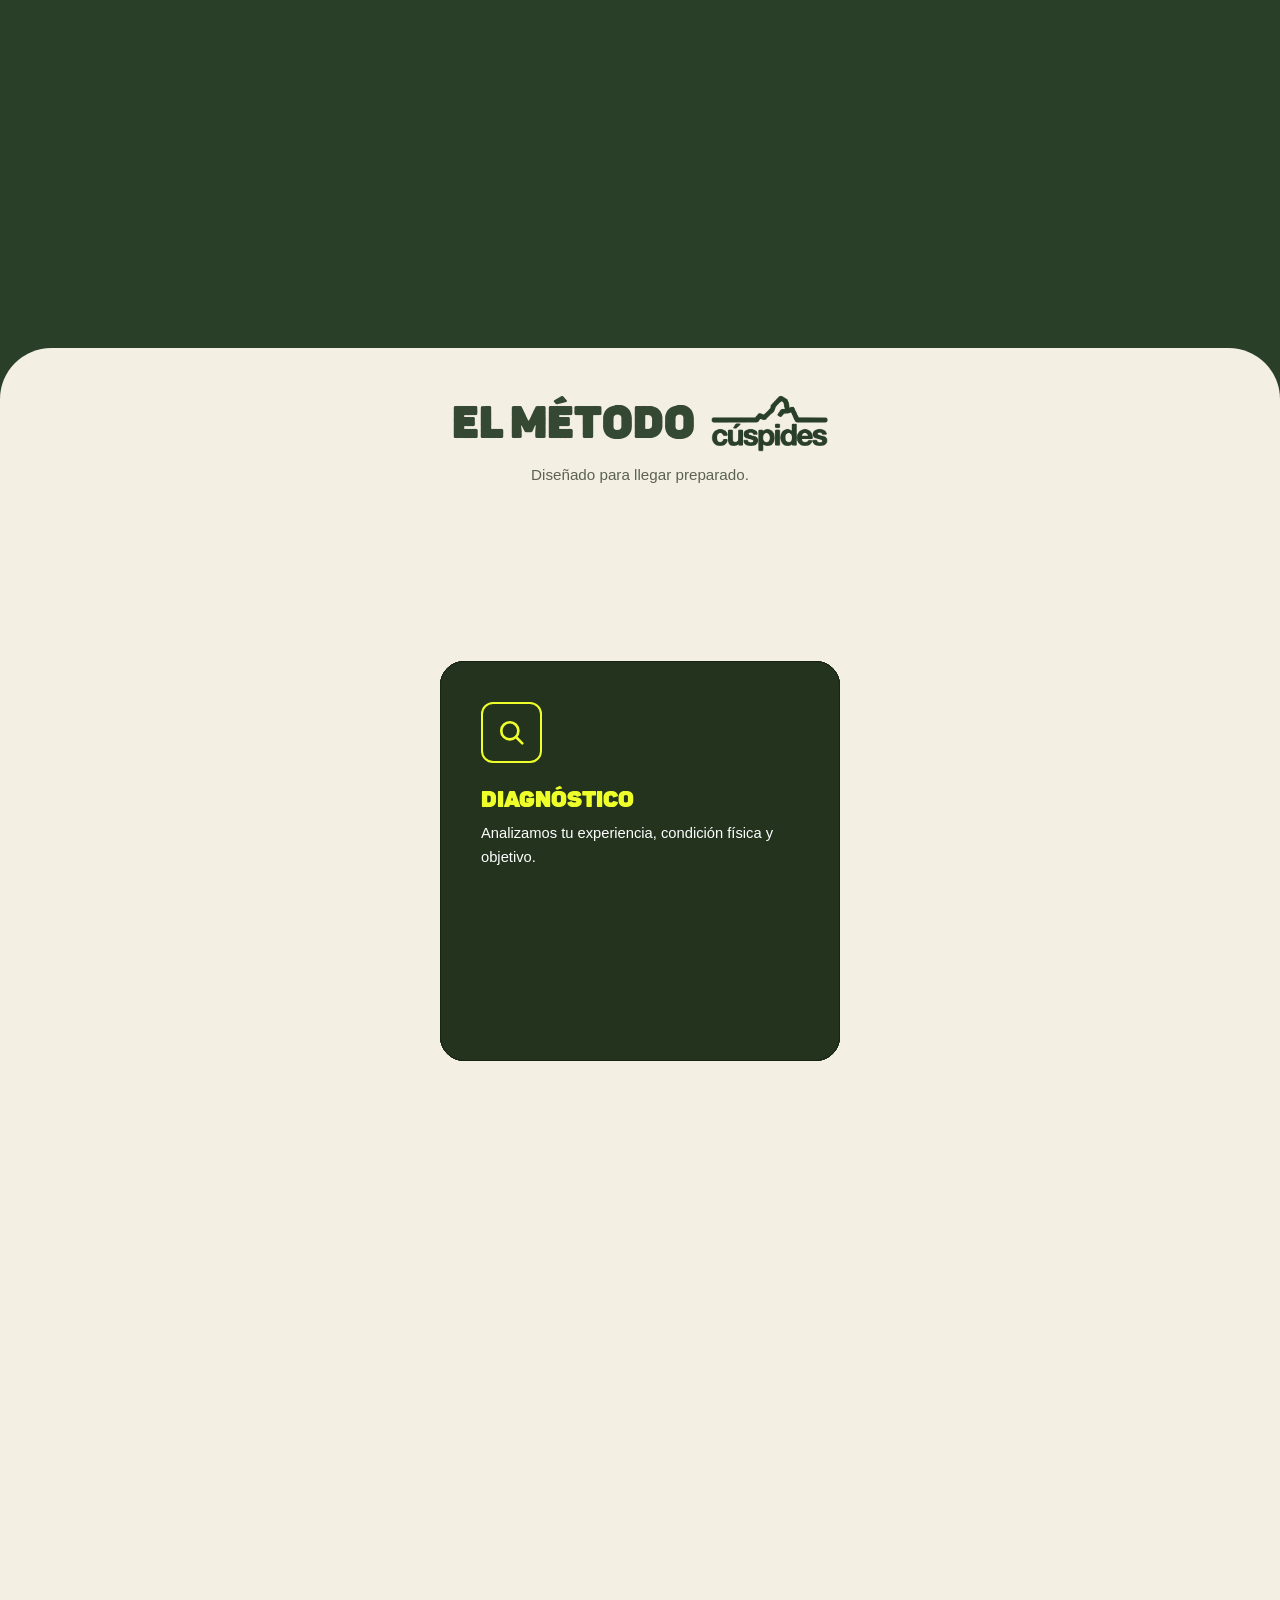
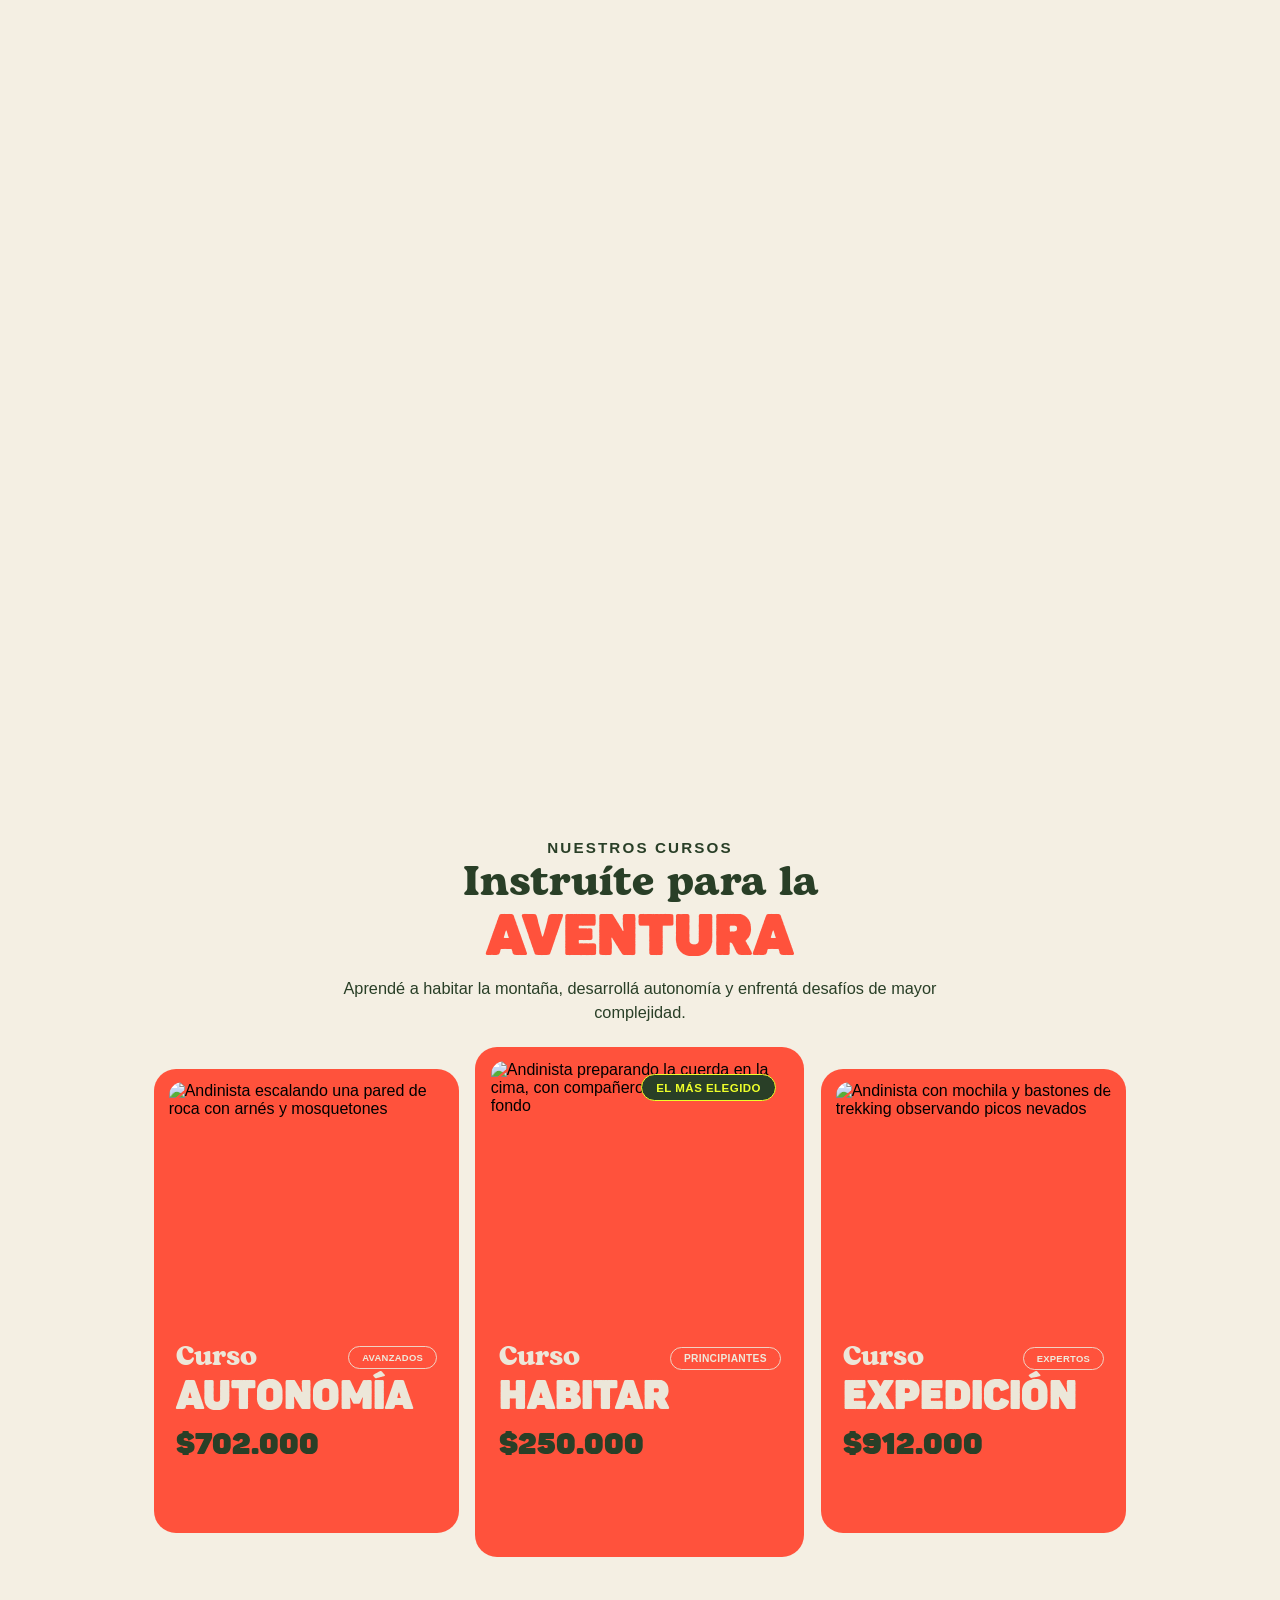
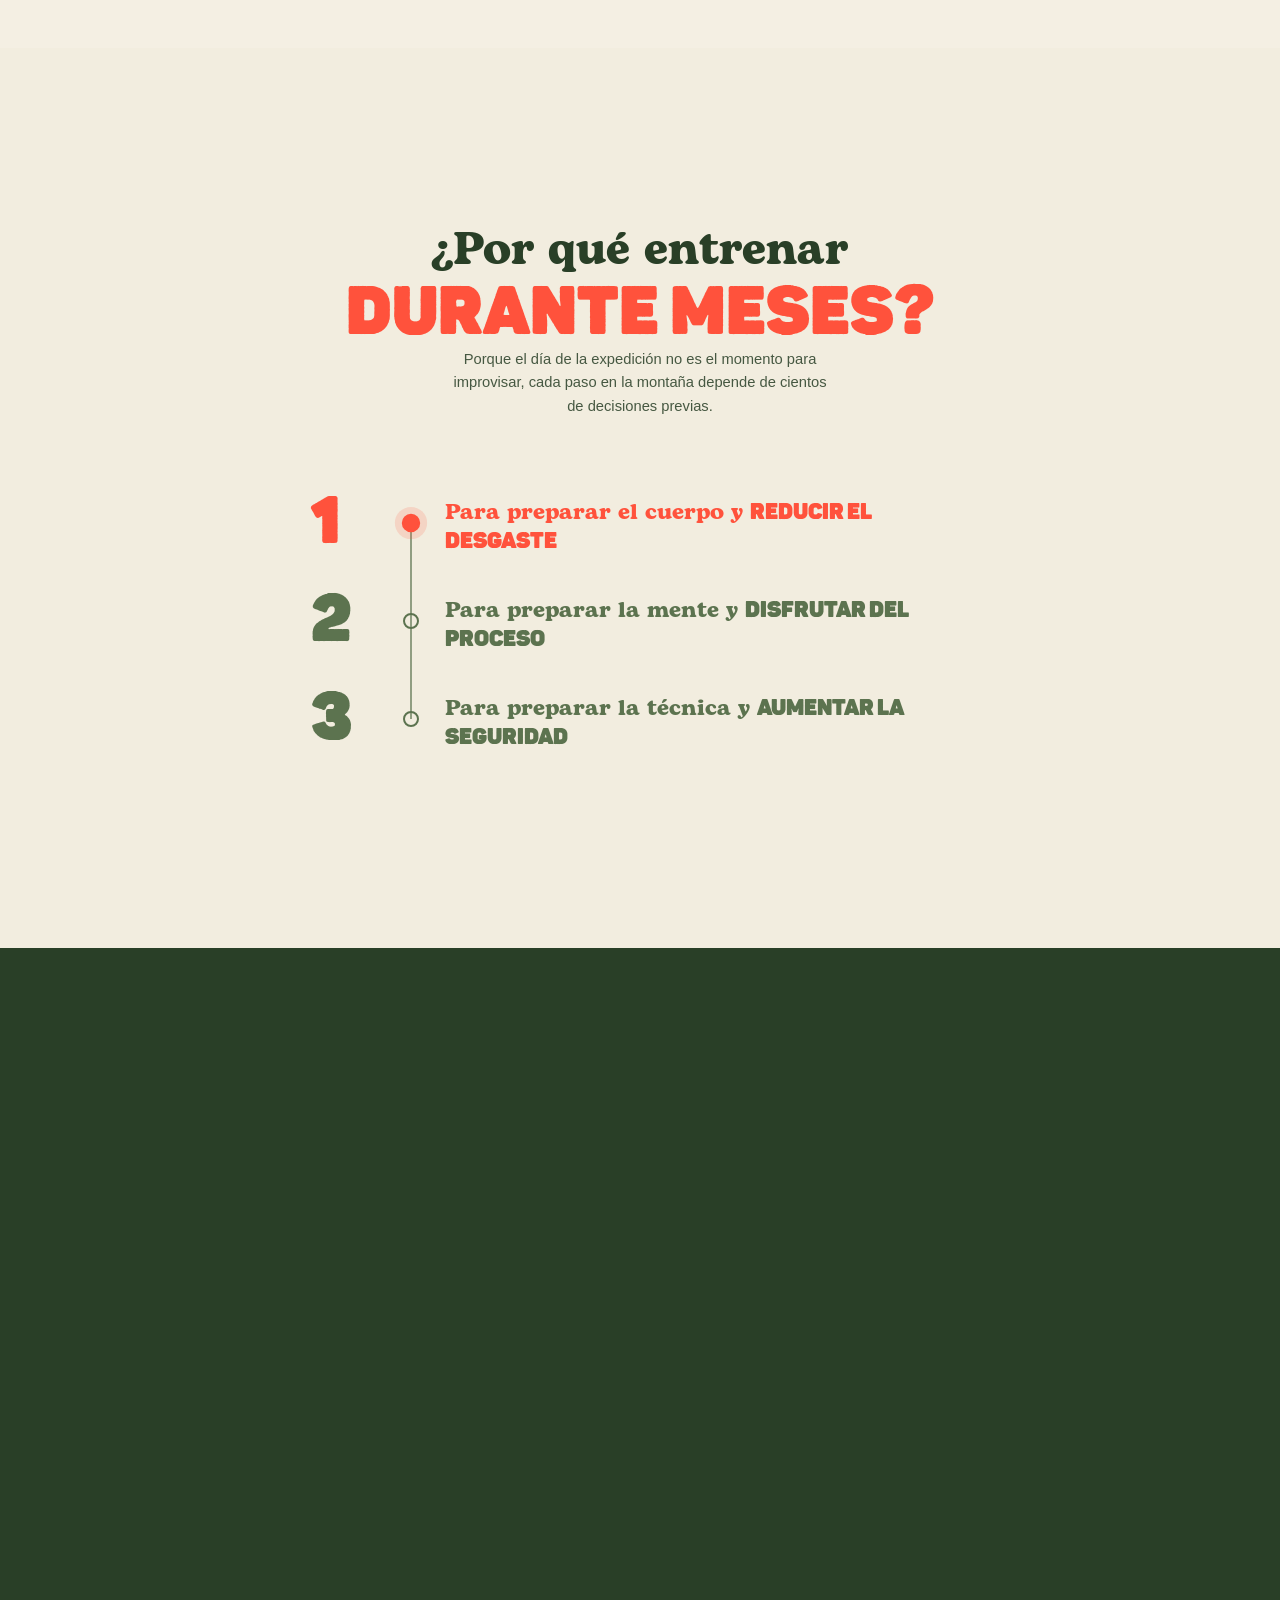
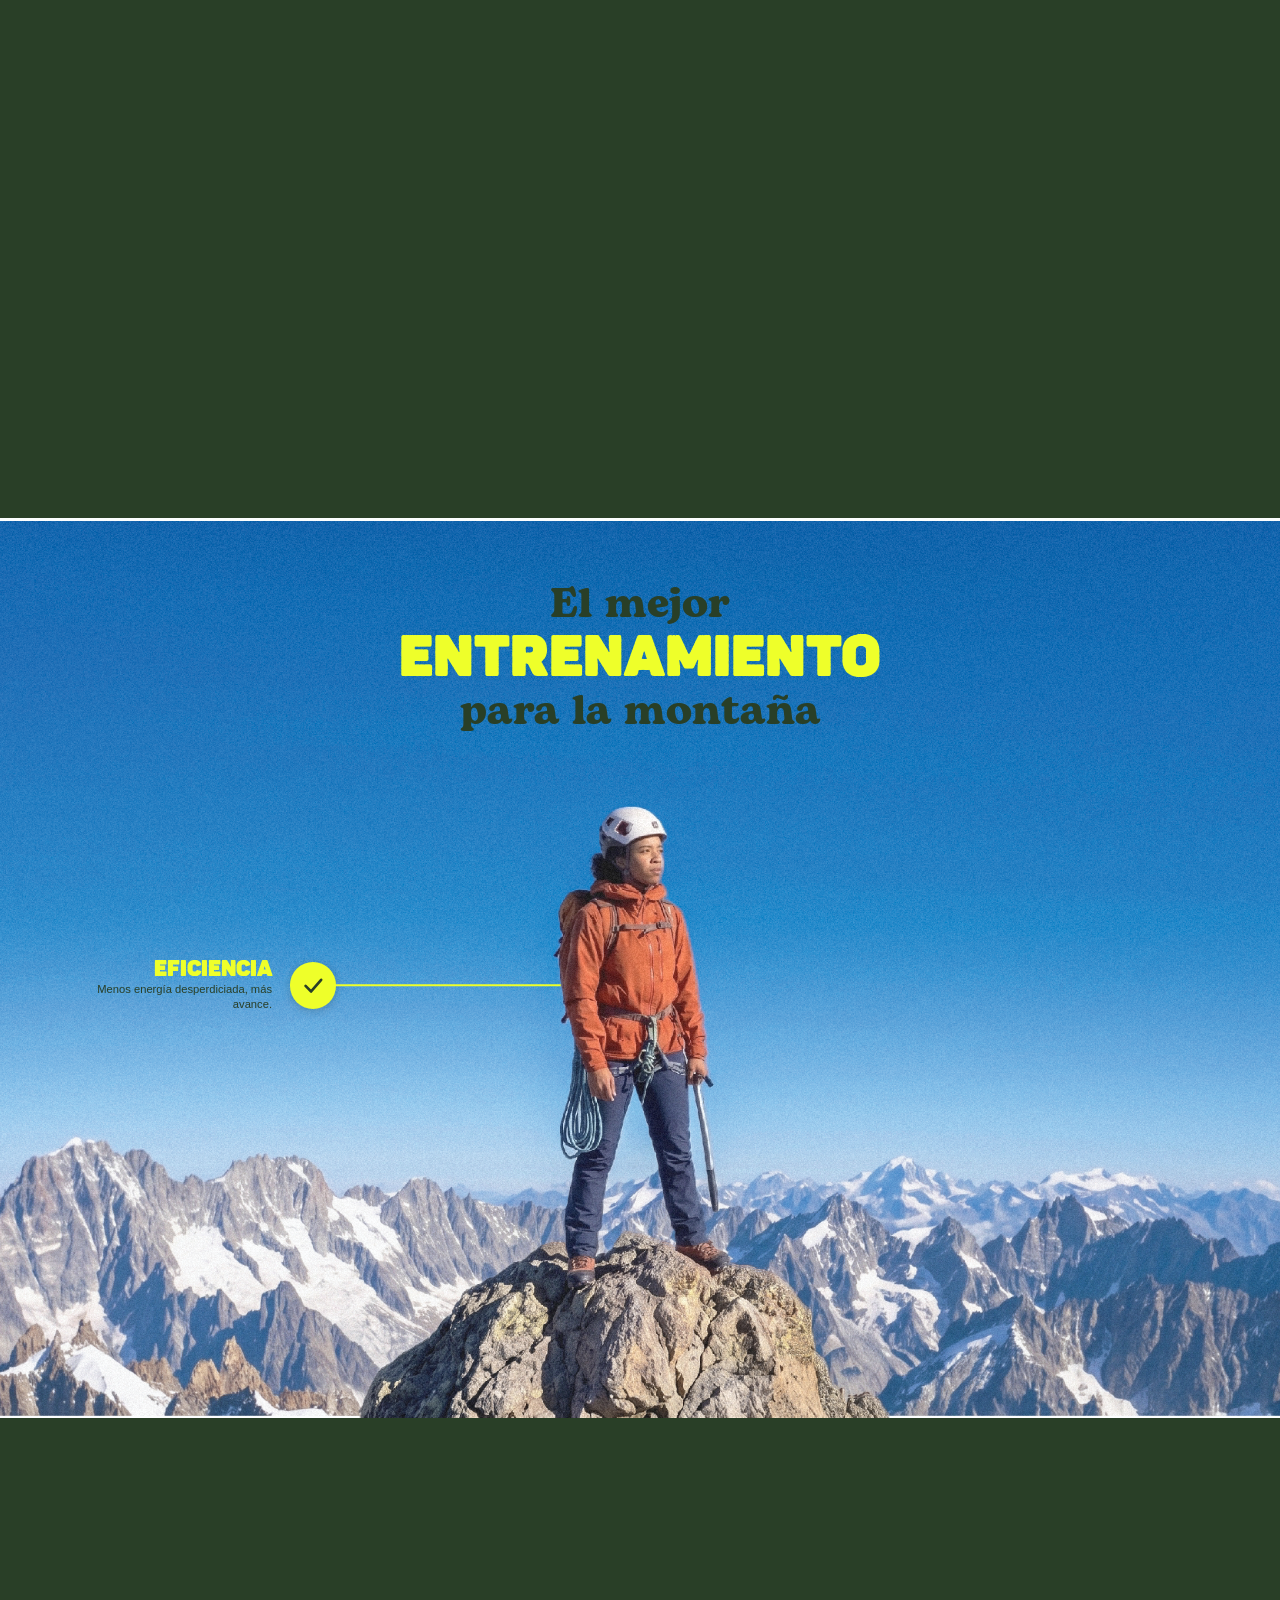
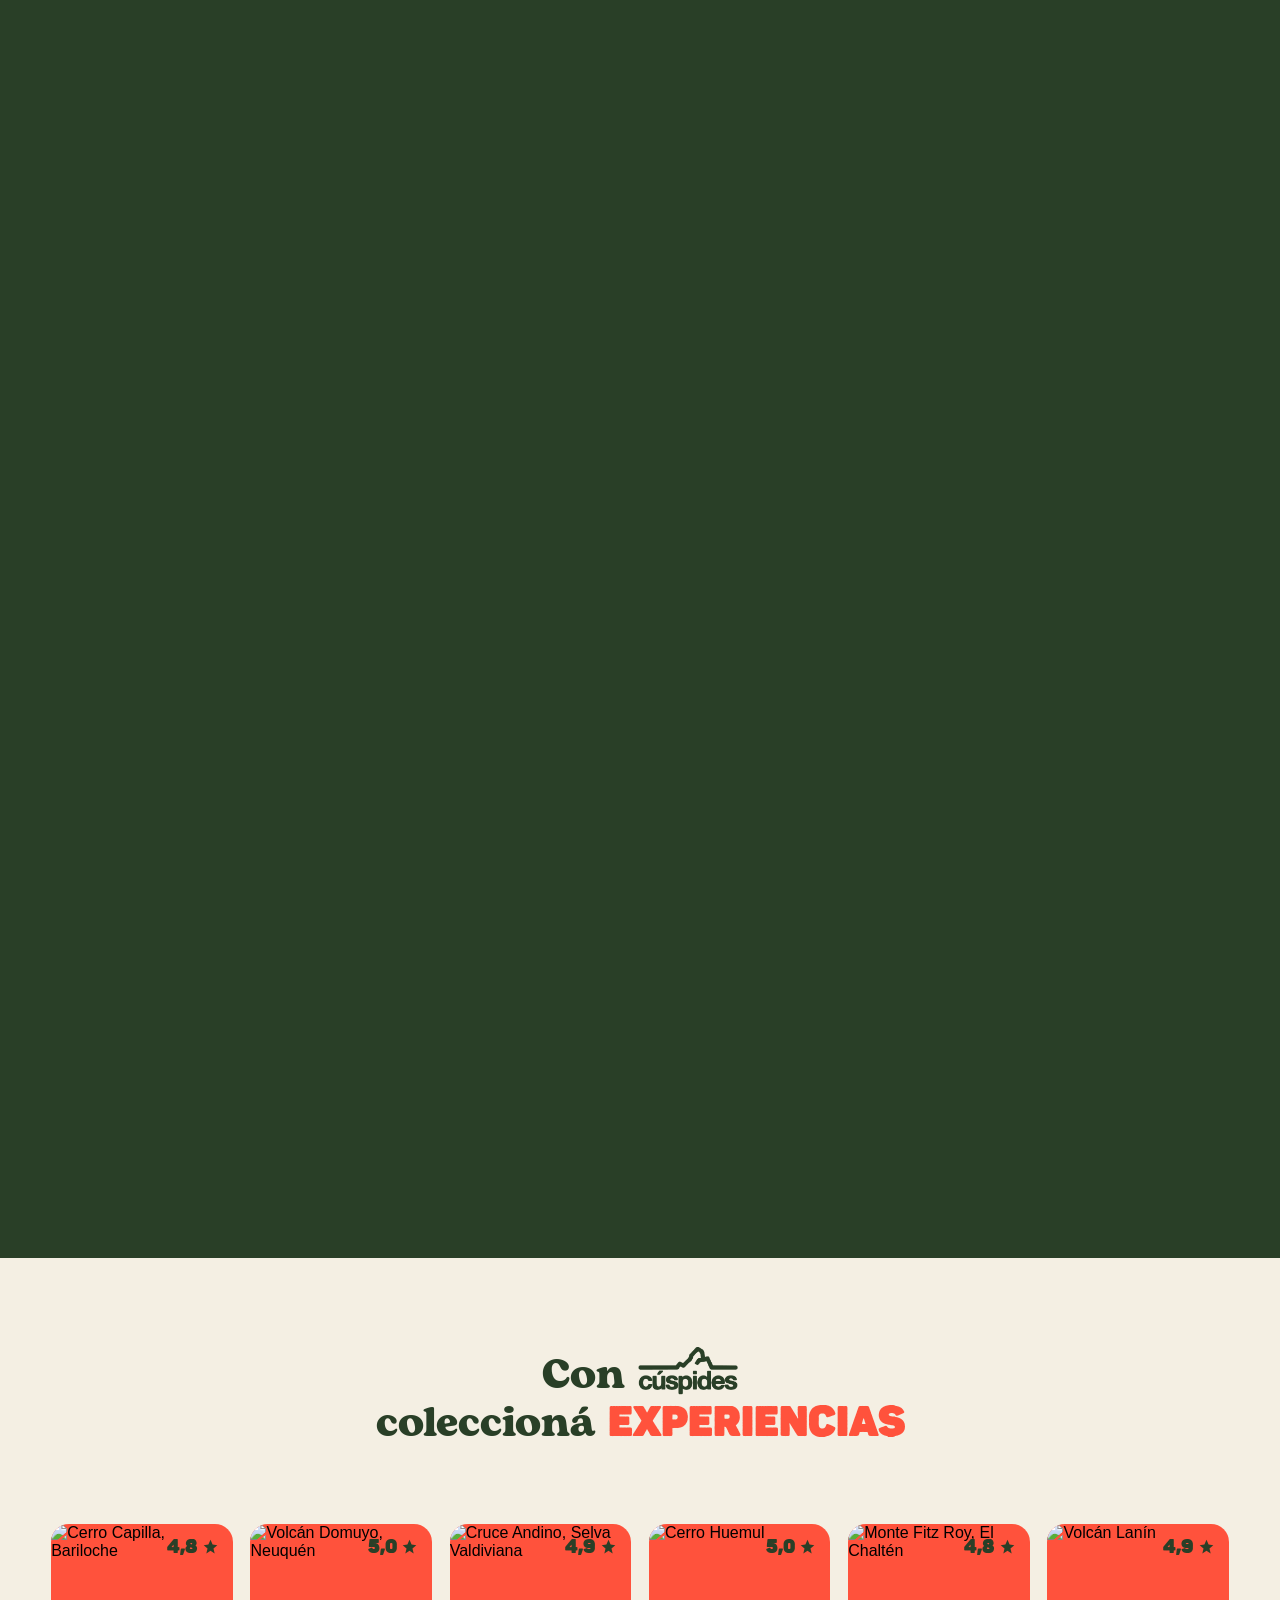
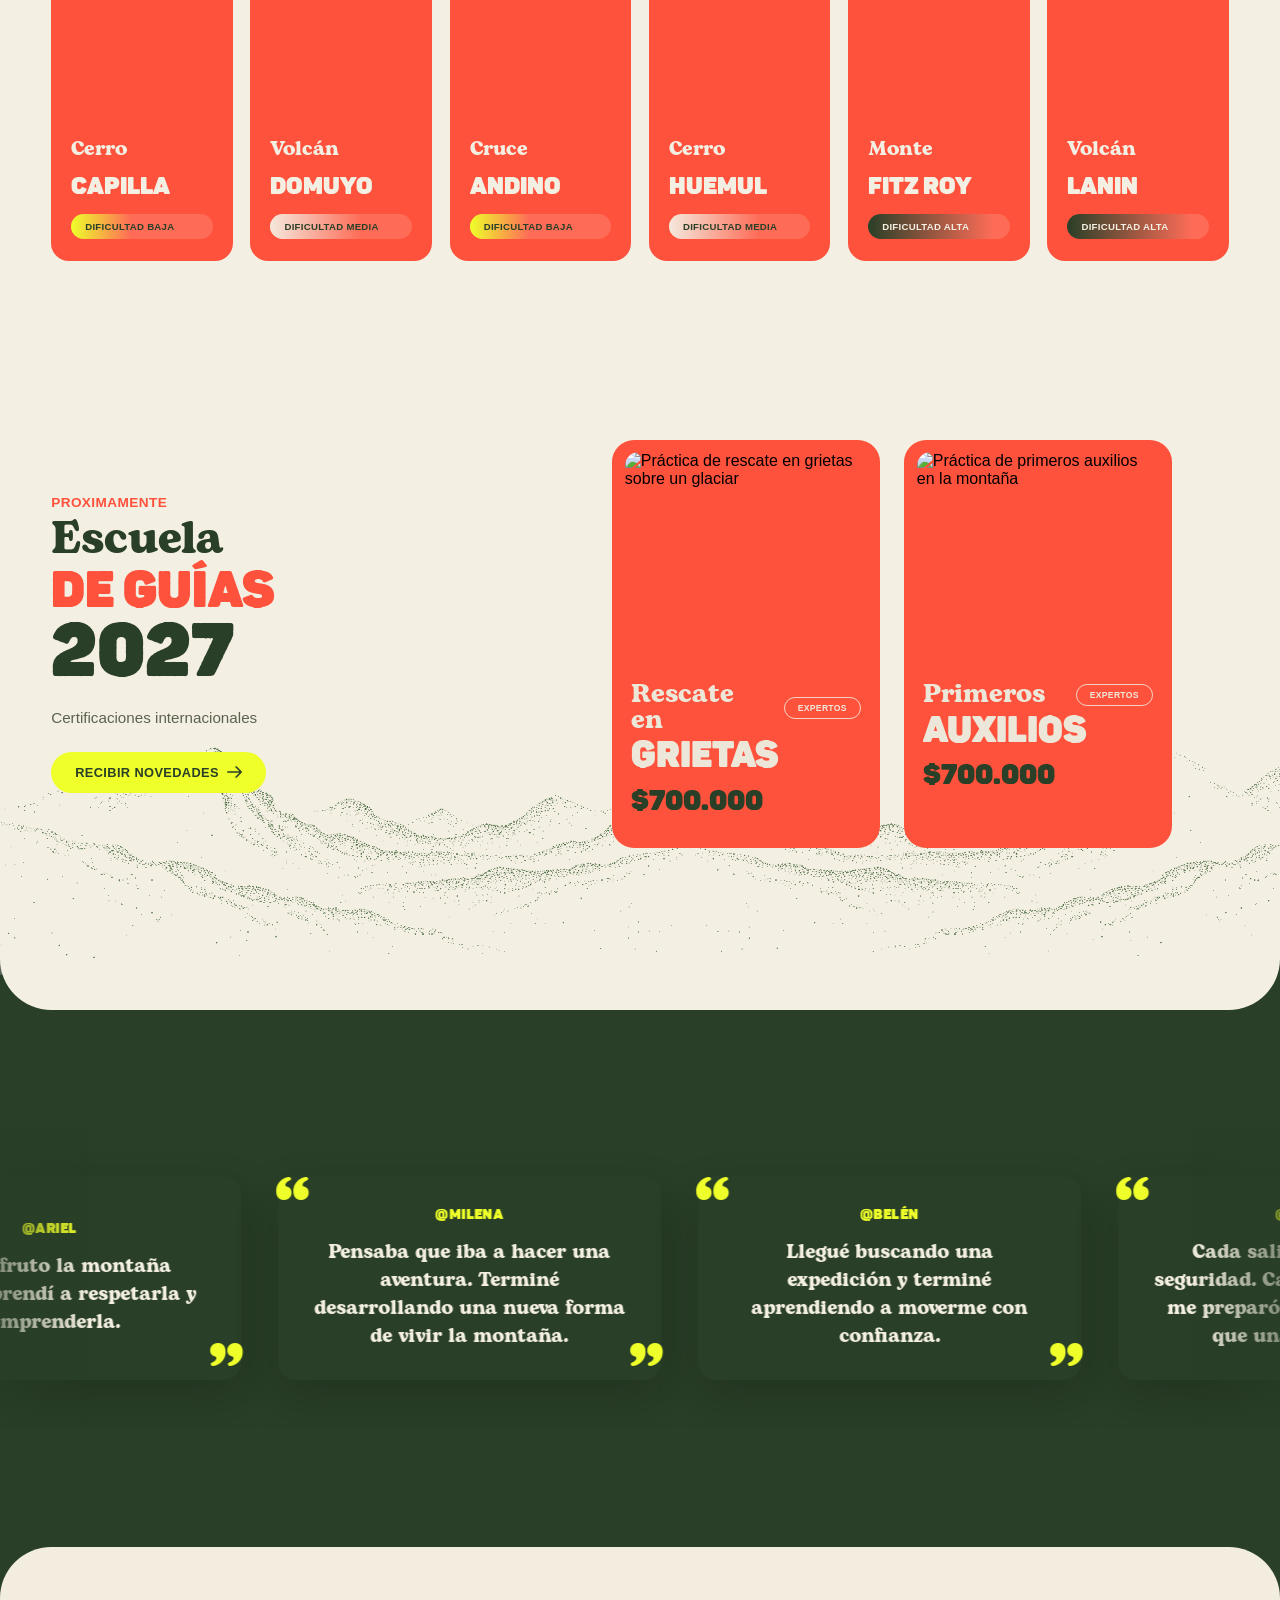
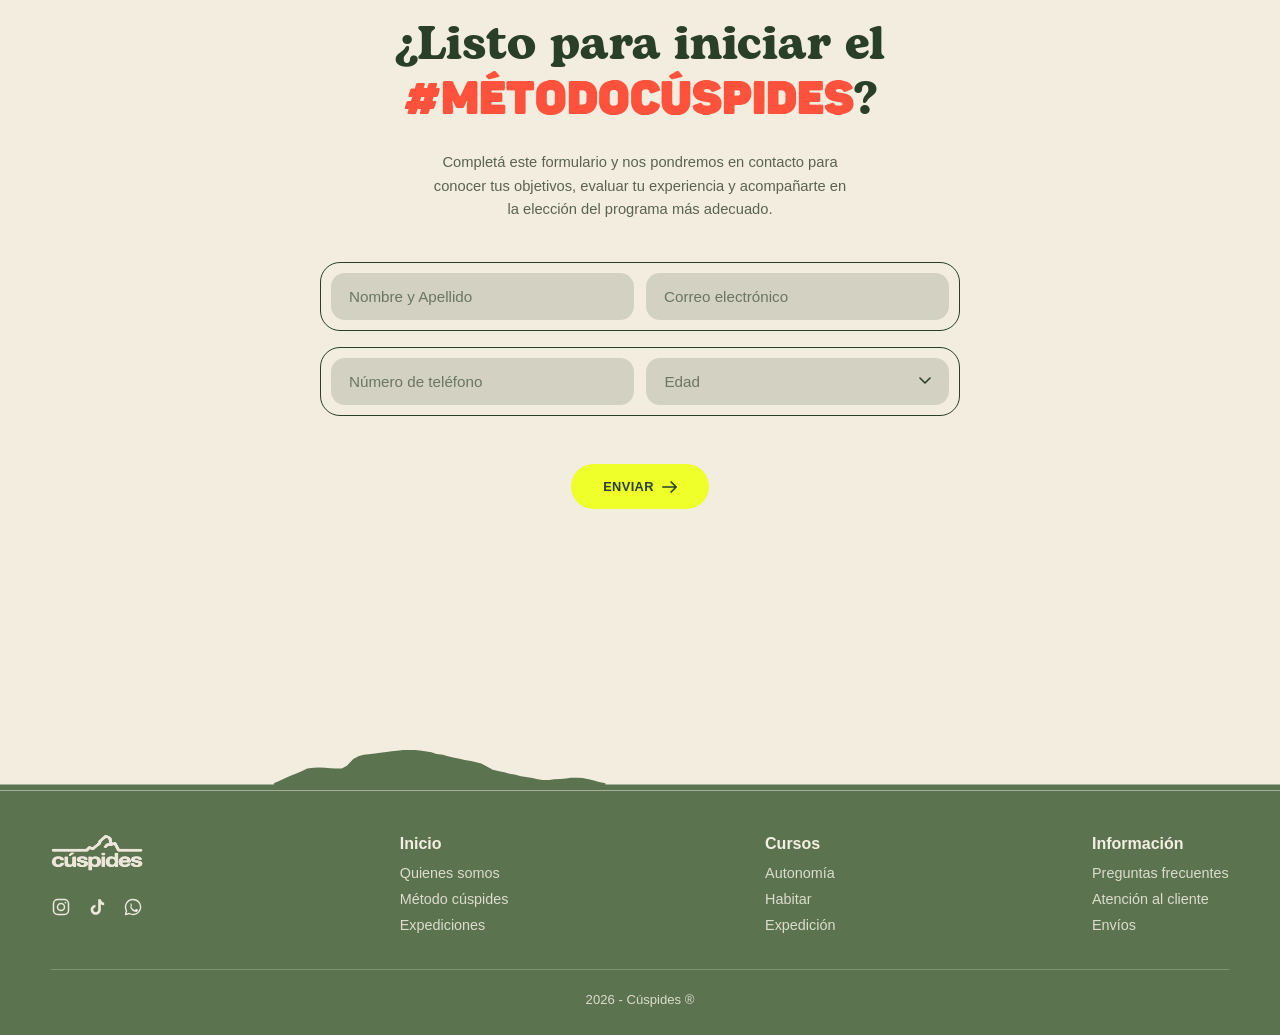
==== commit d6936c45: "entrega8" ====
--- a/index.html
+++ b/index.html
@@ -41,7 +41,7 @@
         <a href="#" class="navbar__logo">
           <img src="assets/img/logo1_3.png" alt="Cúspides">
         </a>
-        <nav class="navbar__nav">
+        <nav class="navbar__nav" id="siteNav">
           <ul class="navbar__list">
             <li class="navbar__item"><a href="#" class="navbar__link">Inicio</a></li>
             <li class="navbar__item"><a href="#quienes-somos" class="navbar__link">Quiénes somos</a></li>
@@ -50,6 +50,14 @@
             <li class="navbar__item"><a href="biblioteca.html" class="navbar__link">Biblioteca Ui</a></li>
           </ul>
         </nav>
+        <!-- Menú hamburguesa: solo visible en mobile (ver css/style.css,
+             @media max-width:768px). nav-toggle.js alterna aria-expanded
+             y la clase .is-open en #siteNav. -->
+        <button type="button" class="navbar__toggle" id="navToggleBtn" aria-expanded="false" aria-controls="siteNav" aria-label="Abrir menú">
+          <span class="navbar__toggle-bar"></span>
+          <span class="navbar__toggle-bar"></span>
+          <span class="navbar__toggle-bar"></span>
+        </button>
       </header>
 
       <!-- Resto del contenido (subtítulo + botón): por encima de las 3
@@ -1378,5 +1386,6 @@
 <script src="section-7.js"></script>
 <script src="testimonial.js"></script>
 <script src="final-cta.js"></script>
+<script src="nav-toggle.js"></script>
 </body>
 </html>
--- a/css/style.css
+++ b/css/style.css
@@ -405,6 +405,47 @@
   flex-shrink: 0;
 }
 
+/* ---------- Botón hamburguesa (solo mobile) ----------
+   Oculto por completo en desktop (display:none); se muestra únicamente
+   dentro de la media query max-width:768px, más abajo, así el diseño de
+   escritorio queda intacto. JS (nav-toggle.js) alterna aria-expanded y
+   la clase .is-open en .navbar__nav. */
+.navbar__toggle {
+  display: none;
+  flex-direction: column;
+  align-items: center;
+  justify-content: center;
+  gap: 5px;
+  width: 40px;
+  height: 40px;
+  padding: 0;
+  border: none;
+  background: transparent;
+  cursor: pointer;
+  -webkit-tap-highlight-color: transparent;
+  flex-shrink: 0;
+}
+
+.navbar__toggle-bar {
+  display: block;
+  width: 24px;
+  height: 2px;
+  border-radius: 2px;
+  background: var(--color-dark, #293F27);
+  transition: transform 0.25s ease, opacity 0.2s ease;
+}
+
+/* Anima las 3 barras a un ícono de "X" cuando el menú está abierto. */
+.navbar__toggle[aria-expanded="true"] .navbar__toggle-bar:nth-child(1) {
+  transform: translateY(7px) rotate(45deg);
+}
+.navbar__toggle[aria-expanded="true"] .navbar__toggle-bar:nth-child(2) {
+  opacity: 0;
+}
+.navbar__toggle[aria-expanded="true"] .navbar__toggle-bar:nth-child(3) {
+  transform: translateY(-7px) rotate(-45deg);
+}
+
 
 /* =====================================================
    RESPONSIVE
@@ -443,12 +484,47 @@
     transform: none;
   }
 
+  /* Menú hamburguesa: se muestra el botón... */
+  .navbar__toggle {
+    display: flex;
+  }
+
+  /* ...y la lista de links pasa a ser un panel desplegable, anclado
+     arriba a la derecha del navbar, oculto hasta que se abre el menú
+     (nav-toggle.js agrega .is-open en .navbar__nav al hacer click). */
   .navbar__list {
-    gap: 16px;
+    display: none;
+    position: absolute;
+    top: calc(100% + 12px);
+    right: 0;
+    flex-direction: column;
+    align-items: stretch;
+    gap: 2px;
+    min-width: 210px;
+    background: var(--color-cream, #f4efe3);
+    border-radius: 16px;
+    padding: 10px;
+    box-shadow: 0 16px 36px rgba(20, 20, 15, 0.25);
+  }
+
+  .navbar__nav.is-open .navbar__list {
+    display: flex;
+  }
+
+  .navbar__item {
+    width: 100%;
   }
 
   .navbar__link {
-    font-size: 12px;
+    display: block;
+    padding: 10px 14px;
+    border-radius: 10px;
+    font-size: clamp(14px, 4vw, 16px);
+  }
+
+  .navbar__link:hover,
+  .navbar__link:focus-visible {
+    background: rgba(41, 63, 39, 0.08);
   }
 
   .hero__title-line--display {
@@ -489,22 +565,6 @@
 
 /* Mobile grande */
 @media (max-width: 480px) {
-  .navbar {
-    flex-wrap: wrap;
-    row-gap: 10px;
-  }
-
-  .navbar__list {
-    flex-wrap: wrap;
-    justify-content: flex-end;
-    row-gap: 6px;
-    gap: 10px;
-  }
-
-  .navbar__link {
-    font-size: 10.5px;
-  }
-
   .navbar__logo img {
     width: 90px;
   }
@@ -520,17 +580,6 @@
   .hero__button {
     padding: 9px 16px;
     font-size: 11px;
-  }
-}
-
-/* Mobile pequeño */
-@media (max-width: 360px) {
-  .navbar__list {
-    gap: 8px;
-  }
-
-  .navbar__link {
-    font-size: 9px;
   }
 }
 
@@ -2425,7 +2474,7 @@
 }
 
 @media (max-width: 600px) {
-  .school__cards { grid-template-columns: repeat(2, 1fr); max-width: 360px; margin: 0 auto; }
+  .school__cards { grid-template-columns: repeat(2, 1fr); max-width: 360px; width: 100%; margin: 0 auto; }
 }
 
 
